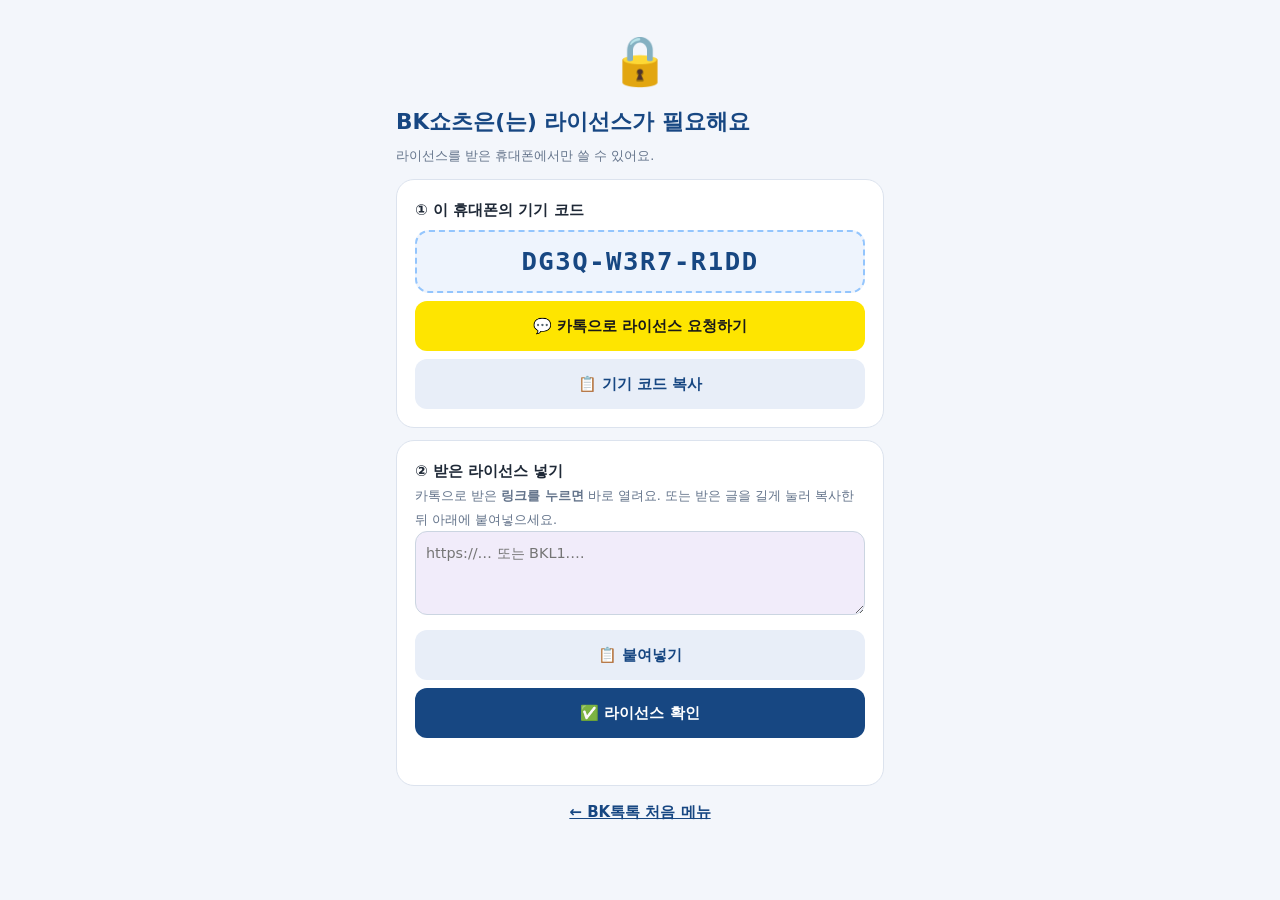
==== index.html @ 3f5d248c "Add files via upload" ====
<!doctype html>
<html lang="ko">
<head>
<meta charset="utf-8">
<meta name="viewport" content="width=device-width, initial-scale=1, viewport-fit=cover">
<title>BK쇼츠</title>
<meta name="description" content="사진·글귀·배경음악으로 틱톡·유튜브 쇼츠용 9:16 감성 영상을 휴대폰에서 바로 만드는 앱">
<meta name="theme-color" content="#8b5cf6">
<link rel="manifest" href="manifest.webmanifest">
<link rel="icon" href="icon-192.png" type="image/png">
<link rel="apple-touch-icon" href="apple-touch-icon.png">
<meta name="mobile-web-app-capable" content="yes">
<meta name="apple-mobile-web-app-capable" content="yes">
<meta name="apple-mobile-web-app-status-bar-style" content="default">
<meta name="apple-mobile-web-app-title" content="BK쇼츠">
<link rel="preconnect" href="https://fonts.googleapis.com">
<link rel="preconnect" href="https://fonts.gstatic.com" crossorigin>
<link rel="stylesheet" href="https://fonts.googleapis.com/css2?family=Gowun+Batang:wght@700&family=Noto+Sans+KR:wght@400;500;700&display=swap">
<link rel="stylesheet" href="style.css">
</head>
<body>
  <script>window.BK_PROG="shorts";</script><script src="license.js"></script>
<div class="app">

  <header class="top">
    <div class="brand">
      <svg class="brand-mark" viewBox="0 0 24 24" aria-hidden="true"><path d="M12 2l1.6 6.4L20 10l-6.4 1.6L12 18l-1.6-6.4L4 10l6.4-1.6z"/></svg>
      <h1>BK쇼츠</h1>
    </div>
    <div class="top-act"><a class="button ghost small bk-home" href="https://bangkeukryul.github.io/bk-card/">← BK톡톡</a><a class="button ghost small bk-home adminOnly" style="display:none" href="https://bangkeukryul.github.io/bk-prom/">BK프롬</a><a class="button ghost small bk-home adminOnly" style="display:none" href="edit.html">🎬 영상 편집 🛠</a>
    <button id="installBtn" class="ghost small" hidden>앱 설치</button></div>
  </header>

  <!-- ── 미리보기 화면 ── -->
  <section class="stage" aria-label="미리보기">
    <div class="screen">
      <canvas id="preview" width="540" height="960"></canvas>
      <div class="screen-empty" id="screenEmpty">
        <p>사진·동영상을 추가하면<br>여기서 바로 미리 볼 수 있어요</p>
        <button id="sampleBtn" class="primary small">샘플로 체험하기</button>
      </div>
      <div class="screen-busy" id="screenBusy" hidden><span class="spin"></span><span id="busyText">준비 중…</span></div>
    </div>
    <div class="transport">
      <button id="playBtn" class="round" aria-label="재생" disabled>
        <svg viewBox="0 0 24 24" class="i-play"><path d="M8 5v14l11-7z"/></svg>
        <svg viewBox="0 0 24 24" class="i-pause" hidden><path d="M7 5h4v14H7zM13 5h4v14h-4z"/></svg>
      </button>
      <input type="range" id="scrub" min="0" max="10" step="0.05" value="0" aria-label="재생 위치" disabled>
      <span id="timeLbl" class="tnum">0:00 / 0:00</span>
    </div>
  </section>

  <main class="panels">
    <!-- ① 사진 -->
    <section class="panel" id="p-photo" data-panel="photo">
      <div class="panel-head"><h2>사진 · 동영상</h2><p>순서대로 영상에 들어가요. 화살표로 순서를 바꿀 수 있어요.</p></div>
      <div class="resetrow"><button type="button" id="resetAll">🔄 전체 초기화 — 처음부터 새로</button></div>
      <div class="group adminOnly" style="display:none"><p class="hint" style="margin:0">🎬 <b>동영상 자르기 · 나누기 · 예능 자막 · 효과음 · AI 편집 · 가게 홍보 영상</b>은 → <a href="edit.html" style="font-weight:800;color:#7c3aed">영상 편집 열기 🛠</a></p></div>
      <div class="drop-row">
        <label class="drop">
          <input type="file" id="photoInput" accept="image/*" multiple>
          <svg viewBox="0 0 24 24" aria-hidden="true"><path d="M4 5h16v14H4zM6 17l4-5 3 3.5 2-2.5 3 4z"/></svg>
          <span>사진 추가<small>여러 장 가능</small></span>
        </label>
        <label class="drop" style="grid-column:1/-1;order:3;flex-direction:row;min-height:56px;gap:8px">
          <input type="file" id="photoFile" multiple>
          <svg viewBox="0 0 24 24" aria-hidden="true"><path d="M3 6h7l2 2h9v11H3z"/></svg>
          <span>📁 내 파일 · 다운로드에서 고르기<small>「파일」 → 첫 사진을 꾹(길게) 누르면 여러 장 선택</small></span>
        </label>
        <label class="drop">
          <input type="file" id="videoInput" accept="video/*" multiple>
          <svg viewBox="0 0 24 24" aria-hidden="true"><path d="M4 6h11v12H4zM16 10l5-3v10l-5-3z"/></svg>
          <span>동영상 추가<small>MP4 권장</small></span>
        </label>
      </div>
      <ol class="photo-grid" id="photoGrid"></ol>
      <div class="group" data-show="hasVid=true">
        <h3>🎬 동영상</h3>
        <div class="field"><span class="lbl">동영상 길이</span>
          <div class="seg" data-k="clipMax"><button type="button" data-v="5">5초</button><button type="button" data-v="10">10초</button><button type="button" data-v="15">15초</button><button type="button" data-v="0">전체</button></div>
        </div>
        <div class="field col"><span class="lbl">동영상 소리</span>
          <div class="seg wide" data-k="clipSound"><button type="button" data-v="clip">🔊 영상 속 소리</button><button type="button" data-v="bgm">🎵 배경음악만</button></div>
          <p class="hint" data-show="clipSound=clip">영상이 나올 땐 영상 속 소리가, 사진이 나올 땐 배경음악이 나와요.</p>
          <p class="hint" data-show="clipSound=bgm">영상 속 소리는 끄고 처음부터 끝까지 배경음악만 나와요.</p>
        </div>
      </div>
      <div class="group">
        <h3>사진 연출</h3>
        <div class="field"><label for="perDur">사진 1장당 시간</label><input type="range" id="perDur" data-k="perDur" min="2" max="10" step="0.5"><output data-o="perDur"></output></div>
        <div class="field"><label for="motion">사진 움직임</label><select id="motion" data-k="motion" data-opt="motions"></select></div>
        <div class="field"><label for="strength">움직임 강도</label><input type="range" id="strength" data-k="strength" min="0.04" max="0.3" step="0.01"><output data-o="strength"></output></div>
        <div class="field"><label for="transition">장면 전환</label><select id="transition" data-k="transition" data-opt="transitions"></select></div>
        <div class="field"><label for="transDur">전환 시간</label><input type="range" id="transDur" data-k="transDur" min="0" max="2" step="0.1"><output data-o="transDur"></output></div>
        <div class="adminOnly" style="display:none">
          <div class="btn-row"><button type="button" class="ghost small" id="transPrev">▶ 전환 미리보기 (사진 1→2) 🛠</button></div>
          <p class="hint">장면 전환을 바꾸면 위 화면에서 바로 한 번 보여 줘요. 🔷 마름모 · 📖 페이지 · ✈️ 종이비행기 · 🧱 블록 · ✨ 빛 대각선 · ⭕ 동그라미 · 🪟 블라인드는 완성 영상(MP4)에도 똑같이 들어가요.</p>
        </div>
        <div class="field"><label for="fit">사진 맞춤</label><select id="fit" data-k="fit" data-opt="fits"></select></div>
        <div class="field"><label for="filter">색감 필터</label><select id="filter" data-k="filter" data-opt="filters"></select></div>
      </div>
    </section>
    <section class="panel" id="p-edit" data-panel="edit" hidden>
      <div class="panel-head"><h2>영상 편집 🛠</h2><p>사진 · 동영상을 자르고 · 옮기고 · 노래에 맞춰 가사 자막까지 — 따로 열리는 편집 화면이에요. (관리자 미리보기)</p></div>
      <div id="edResume" class="edres" hidden></div>
      <div class="edgo">
        <a href="edit.html?m=vid" class="edbtn e1"><b>🎬 영상 편집</b><small>사진 · 동영상 넣기 · 자르기 · 순서 · ⬜ 빈칸 · 🔄 사진 바꾸기</small></a>
        <a href="edit.html?m=cap" class="edbtn e2"><b>💬 자막 편집</b><small>🎤 노래방 가사 자막 · 장면 위 글씨</small></a>
        <a href="edit.html?m=song" class="edbtn e3"><b>🎵 음악 편집</b><small>내 MP3 · 노래 끝까지 맞추기 · 🎵 톡톡 넘기기 · 박자</small></a>
      </div>
      <div class="group libbox" id="libBox"></div>
      <a href="edit.html?new=1" class="edbtn e0"><b>🆕 새 영상 편집 시작</b><small>목적을 고르고 사진 · 동영상을 새로 골라요</small></a>
      <p class="hint">💡 편집 화면 위의 <b>① 🎬 영상 · ② 💬 자막 · ③ 🎵 음악 · ④ 💾 저장</b> 버튼으로 언제든 옮겨 다닐 수 있어요. 다 만들면 ④ 💾 저장에서 MP4로 저장해요.</p>
    </section>

    <!-- ② 음악 -->
    <section class="panel" id="p-music" data-panel="music" hidden>
      <div class="panel-head"><h2>배경음악</h2><p>기본 음악을 고르거나, 내 음악 파일(MP3·M4A·WAV)을 넣으세요.</p></div>
      <div class="group adminOnly" style="display:none"><p class="hint" style="margin:0">🎵 <b>나만의 노래</b>로 쇼츠를 만들고 싶다면 → <a href="https://bangkeukryul.github.io/bk-card/music.html" target="_blank" rel="noopener" style="font-weight:800;color:#7c3aed">BK뮤직에서 수노(Suno) 노래 만들기 🛠</a><br>수노에서 내려받은 MP3를 아래 ‘내 음악 파일’로 넣으면 돼요.</p></div>
      <div class="music-card" id="musicCard" hidden>
        <div class="mc-row"><span class="now">지금 음악</span><strong id="musicName"></strong><button class="ghost small" id="musicRemove">빼기</button></div>
        <dl class="stats"><div><dt>길이</dt><dd id="musicDur" class="tnum"></dd></div><div><dt>템포</dt><dd id="musicBpm" class="tnum"></dd></div></dl>
      </div>
      <div class="group">
        <h3>🎵 기본 음악 <small>(앱이 직접 연주 · 저작권 걱정 없음)</small></h3>
        <div id="builtinList" class="builtin"></div>
        <p class="hint">실제 가수의 팝송은 저작권 때문에 넣을 수 없어서, 팝 느낌의 반주를 만들어 넣었어요.</p>
      </div>
      <label class="drop">
        <input type="file" id="musicInput" accept="audio/*,.mp3,.m4a,.wav,.aac,.ogg">
        <svg viewBox="0 0 24 24" aria-hidden="true"><path d="M12 3v10.55A4 4 0 1014 17V7h4V3z"/></svg>
        <span id="musicDropText">내 음악 파일 선택</span>
      </label>
      <div class="group">
        <h3>🔎 픽사베이에서 무료 음악 찾기</h3>
        <div class="pixa" id="pixaChips"></div>
        <div class="pixa-row"><input type="text" id="pixaQ" placeholder="찾을 말 (영어가 잘 찾아져요 · 예: happy)"><button type="button" class="ghost small" id="pixaGo">찾기</button></div>
        <ol class="howto">
          <li>버튼을 누르면 픽사베이 음악 페이지가 열려요.</li>
          <li>마음에 드는 곡의 <b>다운로드</b>를 눌러 휴대폰에 저장해요.</li>
          <li>이 화면으로 돌아와 위의 <b>내 음악 파일 선택</b>으로 넣어요.</li>
        </ol>
        <p class="hint">픽사베이 음악은 대부분 무료로 쓸 수 있지만, 곡마다 사용 안내를 꼭 확인하세요.</p>
      </div>
      <div class="group">
        <h3>길이와 박자</h3>
        <div class="field"><span class="lbl">영상 길이 기준</span>
          <div class="seg" data-k="lengthMode"><button type="button" data-v="photos">사진 수 × 시간</button><button type="button" data-v="music">음악 길이</button></div>
        </div>
        <div class="field toggle"><label for="beatSync">박자에 맞춰 사진 전환</label><input type="checkbox" id="beatSync" data-k="beatSync" role="switch"></div>
        <div class="field"><label for="bgmStart">음악 시작 위치</label><input type="range" id="bgmStart" data-k="bgmStart" min="0" max="60" step="0.5"><output data-o="bgmStart"></output></div>
        <div class="field"><label for="maxLen">최대 영상 길이</label><input type="range" id="maxLen" data-k="maxLen" min="0" max="180" step="5"><output data-o="maxLen"></output></div>
        <div class="field"><label for="volume">음악 볼륨</label><input type="range" id="volume" data-k="volume" min="0.1" max="1.5" step="0.05"><output data-o="volume"></output></div>
        <div class="field"><label for="fadeOut">끝부분 페이드아웃</label><input type="range" id="fadeOut" data-k="fadeOut" min="0" max="8" step="0.5"><output data-o="fadeOut"></output></div>
      </div>
    </section>

    <!-- ③ 글귀 -->
    <section class="panel" id="p-text" data-panel="text" hidden>
      <div class="panel-head"><h2>글귀 · 자막</h2></div>
      <div class="seg wide" data-k="textMode">
        <button type="button" data-v="bulk">한 번에 쓰기</button><button type="button" data-v="per">사진마다 쓰기</button><button type="button" data-v="file">파일 (TXT·SRT)</button>
      </div>
      <div data-show="textMode=bulk">
        <div class="group cap">
          <h3>✨ 글귀 자동으로 채우기</h3>
          <p class="hint">주제를 누르면 사진 수만큼 어울리는 글귀가 들어가요. 다시 누르면 다른 글귀로 바뀌어요.</p>
          <div class="chips" id="capThemes"></div>
          <div class="btn-row">
            <button type="button" class="ghost small" id="capFill">🔀 다른 글귀로</button>
          </div>
          <div class="gpt">
            <p class="hint"><b>🤖 ChatGPT가 사진을 보고 쓰게 하기</b><br>① 아래 버튼 → 공유 목록에서 ChatGPT 선택 (사진·질문이 같이 가요) ② ChatGPT 답을 길게 눌러 복사 ③ 이 화면에서 ‘붙여넣기’</p>
            <div class="btn-row">
              <button type="button" class="primary small" id="capGpt">🤖 ChatGPT로 사진 보내기</button>
              <button type="button" class="ghost small" id="capPaste">📋 ChatGPT 답 붙여넣기</button>
            </div>
          </div>
        </div>
        <p class="hint">빈 줄(엔터 두 번)로 나눈 글이 1장, 2장, 3장… 순서대로 들어가요. 글이 사진보다 많으면 사진이 반복돼요.</p>
        <textarea id="bulkText" data-k="bulkText" rows="12" spellcheck="false"></textarea>
        <p class="hint tnum" id="blockCount"></p>
      </div>
      <div data-show="textMode=per">
        <ol class="per-list" id="perList"></ol>
      </div>
      <div data-show="textMode=file">
        <label class="drop slim"><input type="file" id="textFile" accept=".txt,.srt,text/plain"><span id="textFileName">TXT 또는 SRT 파일 선택</span></label>
        <p class="hint">TXT: 빈 줄로 장면 구분 · SRT: 00:00:01,000 --&gt; 00:00:04,000 형식의 시간 지정 자막</p>
      </div>
      <div class="group adminOnly" style="display:none">
        <h3>🎨 자막 스타일 한 번에 🛠</h3>
        <p class="hint">누르면 글꼴 · 색 · 검은 테두리 · 위치가 한 번에 바뀌어요. 바꾼 뒤 ‘꾸미기’ 탭에서 더 고칠 수 있어요.</p>
        <div class="tpl-grid" id="styleTpls"></div>
        <div class="field"><span class="lbl">자막 위치</span><div class="seg posQuick"><button type="button" data-y="22">⬆ 위</button><button type="button" data-y="50">가운데</button><button type="button" data-y="78">⬇ 아래</button></div></div>
      </div>
      <div class="group">
        <h3>고정 문구</h3>
        <div class="field col"><label for="topText">위쪽에 계속 보이는 문구</label><input type="text" id="topText" data-k="topText" placeholder="예: good time"></div>
        <div class="fx-row">
          <select data-k="topFont" data-opt="fontsSame" aria-label="위쪽 문구 글꼴"></select>
          <input type="color" data-k="topColor" aria-label="위쪽 문구 색">
        </div>
        <div class="field"><label>글자 크기</label><input type="range" data-k="topSize" min="24" max="110" step="2"><output data-o="topSize"></output></div>
        <div class="field"><label>높이</label><input type="range" data-k="topY" min="3" max="50" step="1"><output data-o="topY"></output></div>
        <div class="field col"><label for="bottomText">아래쪽에 계속 보이는 문구</label><input type="text" id="bottomText" data-k="bottomText" placeholder="예: 오늘 하루도 행복하세요 ~"></div>
        <div class="fx-row">
          <select data-k="botFont" data-opt="fontsSame" aria-label="아래쪽 문구 글꼴"></select>
          <input type="color" data-k="botColor" aria-label="아래쪽 문구 색">
        </div>
        <div class="field"><label>글자 크기</label><input type="range" data-k="botSize" min="24" max="110" step="2"><output data-o="botSize"></output></div>
        <div class="field"><label>높이</label><input type="range" data-k="botY" min="50" max="97" step="1"><output data-o="botY"></output></div>
      </div>
      <div class="group">
        <h3>🎬 글귀 등장 효과</h3>
        <div class="field"><label>기본 효과</label><select data-k="anim" data-opt="anims" aria-label="기본 글귀 효과"></select></div>
        <p class="hint">‘✨ 자동’을 고르면 사진마다 타자기 · 위에서 · 아래에서 · 톡톡 … 여러 효과가 돌아가며 나와요.</p>
        <details class="anim-per">
          <summary>사진마다 효과 다르게 하기</summary>
          <ol class="anim-list" id="animPerList"></ol>
        </details>
      </div>
    </section>

    <!-- ④ 꾸미기 -->
    <section class="panel" id="p-style" data-panel="style" hidden>
      <div class="panel-head"><h2>꾸미기</h2></div>
      <div class="group">
        <h3>🪪 내 명함 (원형 얼굴 + 명함)</h3>
        <div class="field col"><span class="lbl">명함 나오는 때</span>
          <div class="seg wide" data-k="cardMode"><button type="button" data-v="always">계속</button><button type="button" data-v="ends">처음과 끝</button><button type="button" data-v="end">끝에만</button><button type="button" data-v="none">안 나옴</button></div>
          <p class="hint" data-show="cardMode=always">영상 처음부터 끝까지 명함이 계속 나와요.</p>
          <p class="hint" data-show="cardMode=ends">영상 <b>처음 4초</b>와 <b>마지막 4초</b>에만 나와요. (중간에는 안 보여요)</p>
          <p class="hint" data-show="cardMode=end">영상 <b>마지막 4초</b>에만 나와요.</p>
        </div>
        <div class="field"><label>명함 높이</label><input type="range" data-k="cardY" min="50" max="95" step="1" aria-label="명함 세로 위치"><output data-o="cardY"></output></div>
        <p class="hint">막대를 오른쪽으로 밀면 명함이 <b>아래로</b>, 왼쪽으로 밀면 <b>위로</b> 가요. 위 미리보기 화면에서 바로 보여요.</p>
        <div class="field col"><span class="lbl">명함 색</span><div class="seg wide" data-k="cardTheme"><button type="button" data-v="blue">🔵 파랑+크림</button><button type="button" data-v="white">⚪ 파랑+흰색</button><button type="button" data-v="ivory">🤍 아이보리</button></div></div>
        <div data-show="cardMode=none" class="hint">명함을 넣지 않아요.</div>
        <div class="cardbox" id="cardBox">
          <div class="face-row">
            <img id="faceThumb" alt="얼굴 사진" hidden>
            <label class="drop slim"><input type="file" id="faceFile" accept="image/*"><span id="faceText">얼굴 사진 선택 (선택)</span></label>
            <button type="button" class="ghost small" id="faceRemove" data-show="hasFace=true">빼기</button>
          </div>
          <div class="face-prom adminOnly" style="display:none"><button type="button" class="ghost small" id="facePromBtn">📥 BK프롬 보관함에서 얼굴 사진 고르기 🛠</button>
          </div>
          <div class="two">
            <div class="lbl-col">회사명
              <div id="compList"></div>
              <button type="button" class="compAdd" id="compAdd">＋ 회사 추가</button>
            </div>
            <label>지점명<input type="text" id="card_branch" placeholder="예: ○○지점"><span class="compNote" id="compNote" hidden>회사가 여러 개라서 지점명은 명함에 넣지 않아요.</span></label>
            <label>직함<input type="text" id="card_role" placeholder="예: FC, 팀장"></label>
            <label>이름<input type="text" id="card_name" placeholder="예: 홍길동"></label>
            <label class="full">📞 전화번호 (선택)<input type="text" id="card_phone" inputmode="tel" placeholder="010-1234-5678"></label>
            <label class="full">💬 명함 문구 (선택)<input type="text" id="card_msg" placeholder="예: 언제든 편하게 연락 주세요"></label>
          </div>
          <div class="chips small-chips" id="cardMsgChips"><button type="button">언제든 편하게 연락 주세요</button><button type="button">보장분석 무료 상담</button><button type="button">고객님의 든든한 평생 파트너</button></div>
          <p class="hint">비워 둔 칸은 명함에 넣지 않아요. 한 번 쓰면 이 휴대폰에 기억돼요. 글자는 그대로 정확하게 들어가요.</p>
          <div class="card-prev"><p class="lbl">👀 영상에 들어갈 명함</p><img id="cardPrev" alt="명함 미리보기" hidden><p class="hint" id="cardPrevEmpty">회사명·이름·전화번호 중 하나 이상 쓰면 여기에 보여요.</p></div>
        </div>
      </div>
      <div class="group">
        <h3>글자</h3>
        <div class="field"><label for="font">글꼴</label><select id="font" data-k="font" data-opt="fonts"></select></div>
        <div data-show="font=custom"><label class="drop slim"><input type="file" id="fontFile" accept=".ttf,.otf,.woff,.woff2"><span id="fontFileName">글꼴 파일 선택 (.ttf / .otf)</span></label></div>
        <div class="field"><label for="size">글자 크기</label><input type="range" id="size" data-k="size" min="36" max="130" step="2"><output data-o="size"></output></div>
        <div class="field"><label for="color">글자색</label><input type="color" id="color" data-k="color"></div>
        <div class="field"><label for="stroke">테두리색</label><input type="color" id="stroke" data-k="stroke"></div>
        <div class="field"><label for="strokeW">테두리 두께</label><input type="range" id="strokeW" data-k="strokeW" min="0" max="16" step="1"><output data-o="strokeW"></output></div>
        <div class="field toggle"><label for="shadow">그림자</label><input type="checkbox" id="shadow" data-k="shadow" role="switch"></div>
        <div class="field toggle"><label for="box">반투명 배경 박스</label><input type="checkbox" id="box" data-k="box" role="switch"></div>
        <div data-show="box=true">
          <div class="field"><label for="boxColor">박스색</label><input type="color" id="boxColor" data-k="boxColor"></div>
          <div class="field"><label for="boxOp">박스 진하기</label><input type="range" id="boxOp" data-k="boxOp" min="0.1" max="1" step="0.05"><output data-o="boxOp"></output></div>
        </div>
        <div class="field"><span class="lbl">정렬</span><div class="seg" data-k="align"><button type="button" data-v="center">가운데</button><button type="button" data-v="left">왼쪽</button></div></div>
        <div class="field adminOnly" style="display:none"><span class="lbl">자막 위치 🛠</span><div class="seg posQuick"><button type="button" data-y="22">⬆ 위</button><button type="button" data-y="50">가운데</button><button type="button" data-y="78">⬇ 아래</button></div></div>
        <div class="field"><label for="yPos">세로 위치</label><input type="range" id="yPos" data-k="yPos" min="10" max="90" step="1"><output data-o="yPos"></output></div>
        <div class="field"><label for="anim">등장 효과</label><select id="anim" data-k="anim" data-opt="anims"></select></div>
        <div class="field"><label for="lineSp">줄 간격</label><input type="range" id="lineSp" data-k="lineSp" min="1" max="2.2" step="0.05"><output data-o="lineSp"></output></div>
      </div>
      <div class="group">
        <h3>효과</h3>
        <div class="field col"><span class="lbl">파티클 (여러 개 선택)</span><div class="chips" id="chips" data-k="particles"></div></div>
        <div data-show="particles~custom">
          <label class="drop slim"><input type="file" id="stickerFile" accept="image/png,image/webp,image/*" multiple><span>스티커 이미지 추가 (투명 PNG)</span></label>
          <div class="sticker-row" id="stickerRow"></div>
        </div>
        <div class="field"><label for="density">파티클 양</label><input type="range" id="density" data-k="density" min="0.2" max="3" step="0.1"><output data-o="density"></output></div>
        <div class="field"><label for="frame">테두리 프레임</label><select id="frame" data-k="frame" data-opt="frames"></select></div>
        <div data-show="frame=custom"><label class="drop slim"><input type="file" id="frameFile" accept="image/png"><span id="frameFileName">프레임 PNG 선택 (가운데가 투명한 9:16 이미지)</span></label></div>
        <div class="field"><label for="vignette">가장자리 어둡게</label><input type="range" id="vignette" data-k="vignette" min="0" max="0.8" step="0.05"><output data-o="vignette"></output></div>
        <div class="field col"><span class="lbl">오버레이 효과 영상 <small>(검은 배경 반짝이·눈 영상 → 검은색은 투명하게)</small></span>
          <label class="drop slim"><input type="file" id="ovFile" accept="video/*"><span id="ovFileName">효과 영상 선택 (선택 사항)</span></label>
        </div>
        <div data-show="hasOv=true">
          <div class="field"><label for="ovOp">효과 영상 강도</label><input type="range" id="ovOp" data-k="ovOp" min="0.1" max="1" step="0.05"><output data-o="ovOp"></output></div>
          <button class="ghost small" id="ovRemove" type="button">효과 영상 빼기</button>
        </div>
        <div class="field toggle"><label for="fadeEdges">시작·끝 페이드</label><input type="checkbox" id="fadeEdges" data-k="fadeEdges" role="switch"></div>
      </div>
    </section>

    <!-- ⑤ 만들기 -->
    <section class="panel" id="p-export" data-panel="export" hidden>
      <div class="panel-head"><h2>영상 만들기</h2></div>
      <div class="warn" id="supportWarn" hidden></div>
      <dl class="stats big">
        <div><dt>영상 길이</dt><dd id="sumLen" class="tnum">–</dd></div>
        <div><dt>장면</dt><dd id="sumScenes" class="tnum">–</dd></div>
        <div><dt>자막</dt><dd id="sumSubs" class="tnum">–</dd></div>
      </dl>
      <div class="group">
        <div class="field"><span class="lbl">해상도</span><div class="seg" data-k="res"><button type="button" data-v="1080">1080p</button><button type="button" data-v="720">720p (빠름)</button></div></div>
        <div class="field"><span class="lbl">프레임</span><div class="seg" data-k="fps"><button type="button" data-v="30">30fps</button><button type="button" data-v="24">24fps</button></div></div>
        <div class="field toggle"><label for="hq">고화질 (파일이 커져요)</label><input type="checkbox" id="hq" data-k="hq" role="switch"></div>
      </div>
      <button class="primary block" id="exportBtn" type="button">영상 만들기</button>
      <div class="progress" id="progress" hidden>
        <div class="bar"><i id="progBar"></i></div>
        <div class="prog-row"><span id="progText" class="tnum">준비 중…</span><button class="ghost small" id="cancelBtn" type="button">취소</button></div>
        <p class="hint">만드는 동안 화면을 켜 두고, 다른 앱으로 넘어가지 마세요.</p>
      </div>
      <div class="result" id="result" hidden>
        <video id="resultVideo" controls playsinline></video>
        <div class="result-actions">
          <a class="button primary" id="downloadLink" download>⬇ 영상(MP4) 다운로드</a>
          <button class="kakao" id="kakaoBtn" type="button">💬 카카오톡으로 보내기</button>
        </div>
        <div class="kakao-guide" id="kakaoGuide" hidden>
          <b>💬 카카오톡으로 보내는 방법</b>
          <ol>
            <li>영상이 휴대폰 <b>내 파일 → 다운로드</b> 폴더(갤러리의 ‘Download’ 앨범)에 저장됐어요.</li>
            <li>카카오톡에서 보낼 <b>대화방</b>을 열어요.</li>
            <li>입력칸 왼쪽 <b>＋</b> → <b>앨범</b>(또는 <b>파일</b>) → 방금 저장된 <b>BK쇼츠_날짜.mp4</b>를 골라 보내요.</li>
          </ol>
          <p class="hint">영상이 너무 크면 카톡이 화질을 줄여 보내요. ‘해상도 720p’로 만들면 더 가볍고 빨라요.</p>
        </div>
        <p class="hint tnum" id="resultInfo"></p>
      </div>
      <p class="foot">모든 작업은 이 기기 안에서만 처리돼요. 사진과 음악은 어디에도 업로드되지 않아요.</p>
    </section>

    <!-- 🔗 주소 · QR코드 보내기 -->
    <details class="share" id="shareBox">
      <summary>🔗 BK쇼츠 주소 · QR코드 보내기</summary>
      <p class="hint">카톡에 주소만 보내거나, QR코드 이미지를 보내 주세요.</p>
      <input id="appUrl" type="text" readonly value="https://bangkeukryul.github.io/bk-shorts/">
      <div class="admin-2">
        <button type="button" class="primary small" id="copyUrlBtn">📋 주소 복사</button>
        <button type="button" class="ghost small" id="copyMsgBtn">📋 안내 문구 복사</button>
      </div>
      <img id="qrImg" alt="BK쇼츠 QR코드">
      <div class="admin-2">
        <button type="button" class="ghost small" id="qrSave">⬇ QR코드 크게 저장</button>
        <button type="button" class="kakao small" id="qrShareBtn">💬 QR 카톡 보내기</button>
      </div>
      <p class="hint" id="qrMsg"></p>
    </details>

    <!-- 🛠 관리자 메뉴 (만든 사람용) -->
    <details class="admin" id="adminBox" hidden>
      <summary>🛠 관리자 메뉴 (만든 사람용 · 백업)</summary>
      <p class="hint">지금 버전: <b id="adminVer" class="tnum">…</b></p>
      <p class="hint">지금 사이트에 올라가 있는 <b>파일 전체</b>를 날짜가 붙은 압축파일 하나로 휴대폰에 저장해요. <b>새 파일을 올리기 전에 꼭 한 번</b> 눌러 두세요.</p>
      <div class="admin-urls">
        <b>🔗 관리용 주소</b>
        <p>① 파일 올리기: <b>github.com/bangkeukryul/bk-shorts/upload/main</b><br>
        ② 저장소(파일 목록·변경 기록): <b>github.com/bangkeukryul/bk-shorts</b><br>
        ③ 관리자 메뉴 켜기: <b>bangkeukryul.github.io/bk-shorts/?bkadmin</b><br>
        ④ 앱 주소(공유용): <b>bangkeukryul.github.io/bk-shorts</b></p>
        <button type="button" class="ghost block-s" id="copyAdminAll">📋 관리용 주소 전체 복사 (카톡 ‘나와의 채팅’에 저장)</button>
        <div class="admin-2">
          <button type="button" class="ghost small" id="copyUpload">📋 ① 올리기 주소만 복사</button>
          <a class="button ghost small" href="https://github.com/bangkeukryul/bk-shorts/upload/main" target="_blank" rel="noopener">↗ 올리기 화면 열기</a>
        </div>
        <p class="hint" id="adminCopyMsg"></p>
      </div>
      <button type="button" class="primary block-s" id="backupBtn">💾 지금 버전 백업하기</button>
      <p class="hint" id="backupMsg"></p>
      <button type="button" class="ghost block-s" id="adminOff">🙈 이 휴대폰에서 관리자 메뉴 숨기기</button>
      <div class="admin-tip">
        <b>📁 어디에 저장되나요?</b><br>휴대폰 <b>내 파일 → 다운로드</b> 폴더에 <b>BK쇼츠_백업_날짜_시간.zip</b> 이름으로 저장돼요.<br>
        가끔 <b>카톡 ‘나와의 채팅’</b>이나 <b>구글 드라이브</b>에도 올려 두면 더 안전해요.<br><br>
        <b>🚑 업데이트 후 문제가 생기면 (되돌리기)</b>
        <ol>
          <li><b>내 파일 → 다운로드</b>에서 문제가 생기기 전 날짜의 백업 zip을 <b>길게 누르기</b> → <b>압축 풀기</b> → <b>추출</b>.</li>
          <li>같은 이름의 폴더 안에 파일들이 들어 있어요.</li>
          <li><b>github.com/bangkeukryul/bk-shorts/upload/main</b> 접속 → <b>choose your files</b> → 그 폴더의 <b>파일을 모두 선택</b> (백업안내.txt 는 빼도 돼요) → <b>Commit changes</b>.</li>
          <li>1~2분 뒤 앱을 닫았다가 <b>두 번</b> 열면 예전 버전으로 돌아와 있어요.</li>
        </ol>
      </div>
    </details>
    <footer class="foot-brand"><button type="button" id="bkFoot" aria-label="BK Agent">BK Agent · 비케이</button></footer>
<!--BKVER--><style>.bkv{text-align:center;margin:0 0 18px;font-size:.82rem;color:#64748b;line-height:1.6}.bkv>.bkv-n{display:inline-block;padding:3px 12px;border-radius:999px;background:#fff;border:1.5px solid #8b5cf633;color:#8b5cf6;font-weight:800}.bkv-ok{color:#15803d;font-weight:800;margin-left:6px}.bkv-warn{display:block;color:#b45309;font-weight:800;margin-top:4px}#bkVerUp{display:block;width:auto!important;margin:8px auto 0!important;padding:10px 16px!important;border-radius:12px!important;border:0!important;background:#8b5cf6!important;color:#fff!important;font-weight:800!important;font-size:.92rem!important}#bkVerLog{text-align:left;margin:12px auto 0;max-width:640px;background:#fff;border:2px dashed #f59e0b;border-radius:14px;padding:10px 14px;color:#334155}#bkVerLog summary{cursor:pointer;font-weight:800;color:#92400e}.bkv-e{border-top:1px solid #f1f5f9;padding:8px 0 2px;margin-top:8px}.bkv-e b{color:#8b5cf6}.bkv-e span{color:#94a3b8;font-size:.78rem}.bkv-e ul{margin:4px 0 0;padding-left:18px}.bkv-e li{margin:2px 0}.bkv-new b{background:#fef3c7;padding:0 6px;border-radius:6px}</style><div class="bkv" id="bkVer"><span class="bkv-n">BK쇼츠 v38 · 2026.11.02</span><span id="bkVerSt"></span><details id="bkVerLog" hidden></details></div><script>(function(){var V={"v": "38", "prefix": "bk-shorts-", "always": false, "log": [["38", "2026.11.02", ["사진 탭 맨 위에 🔄 전체 초기화 — 사진 · 동영상 · 글귀 · 음악 · 꾸미기 설정 · 명함 정보를 모두 지우고 처음부터 새로 (라이선스는 그대로)", "🛠 📥 내 사진 보관함 — 사진 탭에서 고른 사진 · 동영상을 휴대폰 안에 자동으로 담아 둠", "🛠 ✂️ 편집 탭: 📷 사진 · 🎞 동영상 고르기 · 📁 내 파일에서 → 보관함에 담기 · 보관함 그림 목록 · 빼기 · 비우기", "🛠 영상 편집: 첫 화면 「📥 내 사진 보관함에서 고르기」 · 🗂 서랍 「📥 보관함에서 가져오기」 · 편집에서 고른 사진도 보관함에 담김"]], ["37", "2026.11.02", ["🛠 첫 화면 아래 탭에 ✂️ 편집 (관리자 미리보기) — 하던 편집이 있으면 「📂 이어서 편집하기」 · 🎬 영상 편집 · 💬 자막 편집 · 🎵 음악 편집 · 🆕 새로 시작", "🛠 영상 편집 화면 위 큰 버튼을 ① 🎬 영상 · ② 💬 자막 · ③ 🎵 음악 · ④ 💾 저장으로 — 첫 화면 ✂️ 편집 탭 이름과 같게", "🎬 영상: ✂️ 장면 · 🧩 순서 · ⬜ 빈칸(따로 꺼냄) · ✨ 꾸미기(효과 + 스티커) / 💬 자막: 🎤 노래 가사 · 💬 장면 글씨 / 🎵 음악: 음악 · ⏱ 장면 맞추기 · 🎙 내 목소리", "사진 줄 꾹 메뉴에 「⬜ 이 장면 앞에 빈칸 넣기」"]], ["36", "2026.11.02", ["🛠 영상 편집 화면 정리: 위에 큰 단계 3개 — ① 🎬 영상 만들기(장면 · 순서 · 글씨·스티커 · 효과) · ② 🎤 노래 맞추기(음악 · 가사 · 장면 맞추기 · 내 목소리) · ③ 💾 마무리(카드·정보 · AI · 저장)", "장면 위 글씨(자막)와 스티커를 「😀 글씨·스티커」 한곳에 · 노래방 가사 자막은 「🎤 가사」 탭에", "「✂️ 여기서 끝 · 🎵 톡톡 넘기기」 줄은 ② 노래 맞추기에서만 보여요 (① 영상 만들기 화면이 넓어짐)", "🔄 다른 사진으로 바꾸기 — 사진 줄 꾹 메뉴 · ✂️ 장면 탭 (시간 · 글씨 · 효과는 그대로, 서랍 · 갤러리 · 폴더에서)", "🗂 사진 줄 꾹 → 서랍에 넣기 (이미 있으면 알려 줌) · 서랍 사진 꾹 → 🙈 서랍에서 빼기 · 다시 꺼내기", "🎤 붙여넣은 가사 자동 저장 · 「✅ 가사 넣기 (저장)」을 안 누르면 알려 줌 · 내 음악이 없으면 🎤 가사 탭에서 바로 MP3 고르기"]], ["35", "2026.11.02", ["🛠 영상 편집: 아래 사진 줄에서 사진을 꾹 눌렀다 떼면 메뉴 — 📄 복사하기 · 📍 몇 번과 몇 번 사이에 한 번 더 넣기 · ↔ 옮기기 · 🗑 지우기 (꾹 누른 채 끌면 지금처럼 옮기기)", "📄 복사하면 미리보기 아래에 「📋 붙여넣기」 — 빨간 커서에서 가까운 장면 사이에 들어가요 (여러 번 가능)", "✂️ 편집 탭 맨 위에 🗂 사진 서랍 — 이 영상에 불러온 사진이 쭉 · 톡 = 커서 자리에 넣기 · 꾹 = 몇 번 사이에 · 📷 갤러리 / 📁 폴더에서 서랍에 담기 (몇 번 썼는지 표시)", "🧩 순서 탭 「순서대로 톡톡」 사진을 꾹 누르면 「몇 번과 몇 번 사이」에 한 번 더 넣기", "미리보기를 작게 해서 아래 편집칸을 넓게 · 🔍 크게 / 작게 버튼", "빨간 커서 손잡이가 화면 왼쪽 끝(휴대폰 뒤로 가기 제스처)에 붙지 않게 사진 줄 양쪽에 여백"]], ["34", "2026.11.02", ["🛠 영상 편집: 미리보기 아래 「⏱ 장면 끝 맞추기」 — ✂️ 여기서 끝(빨간 커서 자리에서 장면 끝내기) · ➡️ 앞 장면을 여기까지(늘리기) · 🎵 들으면서 톡톡 넘기기(노래 들으며 「다음 장면!」 순간마다 톡)", "뒤 장면은 A 그대로(옆 장면만 늘고 줄기) / B 같이 당기기 · 밀기 중에서 골라요 · 0.1초 단위로 맞춤", "장면 길이 −1초 · −0.1 · +0.1 · +1초 버튼 (사진 · 동영상 · 카드 · 빈칸)", "⬜ 빈칸: 🔗 붙어 있는 빈칸 합치기(예: 4+5+1초 → 10초 한 장면) · 전부 합치기 · ◀ 앞 / 뒤 ▶ 장면에 붙이기"]], ["33", "2026.11.02", ["🛠 영상 편집: 보라 재생 동그라미를 크게 (손가락으로 잡기 쉽게) + ◀◀1초 · ◀0.1초 · 0.1초▶ · 1초▶▶ 미세 이동 버튼", "🧩 순서 탭에 ⬜ 빈 장면 — 지금 위치에 빈칸을 끼워 뒤 사진을 밀어 가사에 맞추고, 나중에 빈칸을 사진으로 채우기 (넣어 둔 사진 · 갤러리 · 폴더, 여러 장이면 다음 빈칸들에 차례로)", "➡ 다음 빈칸으로 · 🗑 빈칸 전부 지우기 · 빈칸이 남은 채 저장하면 알려 줌"]], ["32", "2026.11.02", ["🛠 영상 편집: 장면 옮기기 ⏮ 맨 앞 · 맨 뒤 ⏭ · 🔢 몇 번째로 · ✋ 아래 사진 줄에서 사진을 꾹 눌러 끌어서 옮기기", "📌 첫 화면 · 🏁 엔딩 화면 고정 — 자리 고정 · 「섞어서 한 번 더」에 다시 안 나옴 · 오프닝/엔딩 카드 배경으로", "＋ 사진 넣기: 빨간 커서 앞(지금 장면 앞)에 들어가요 (넣는 곳: 커서 앞 / 맨 뒤)", "🔴 빨간 커서 아래 동그라미 손잡이를 잡고 끌기 (끝에 닿으면 저절로 넘어감)", "🔀 장면 전환: 🎲 골고루 섞기 · 속도 · 🥁 박자에 맞춰 넘기기 · 새 전환 6가지(동그랗게 · 하트 · 흐릿하게 · 빙글 · 줌 축소 · 지지직) · 🤖 AI가 장면마다 전환도 골라 줌", "🧩 순서 탭: 🎤 가사 보며 사진 고르기 → 🎬 가사 순서로 영상 만들기 · 🤖 AI가 가사 ↔ 사진 짝짓기 · 🔢 순서대로 톡톡"]], ["31", "2026.11.01", ["🛠 영상 편집: 🎤 가사 글씨 크기 조절 추가 (기본도 더 크게)", "🛠 📋 한 번에 쓰기: 글을 지우고 ✅를 눌러도 자막이 남던 문제 고침 · 🗑 장면 자막 전부 지우기 버튼"]], ["30", "2026.11.01", ["글 쓰는 칸을 누르면 오른쪽 위에 「✕ 지우기」 — 한 번에 싹 지우기, 실수하면 4초 안에 「↩ 되살리기」 (BK톡톡 · BK영상 · BK라이선스도 함께)", "🛠 가사 자막: Gemini 쓰는 순서 안내 고침 (① ＋로 MP3 먼저 올리기 ② 붙여넣기 ③ 보내기)"]], ["29", "2026.11.01", ["🛠 영상 편집: 🎤 노래 가사 자막 — 가사를 붙여넣으면 노래에 맞춰 한 줄씩 (노래방처럼 노랗게 채워짐 · 흰 글씨 · 검은 띠 / 아래 · 가운데 · 위)", "가사 시간 맞추기 3가지: 🤖 Gemini에 MP3를 올려 가사 + 시간 받기 · 👆 노래 들으며 줄마다 톡톡 · ↔ 고르게 나누기 (+ 전체 0.5초씩 당기기 · 늦추기)", "[00:15] 같은 시간이 붙은 가사 · .lrc · .srt 그대로 읽기, [Verse] · [후렴] 표시는 자동으로 빼기", "📁 내 파일에서 여러 장 고르는 방법 안내 (첫 사진을 꾹 누르기)"]], ["28", "2026.11.01", ["🛠 영상 편집: 🎵 소리 탭에 「노래 끝까지 — 사진 시간 자동 맞추기」 — 내 음악(MP3)을 넣으면 노래 길이 · 추천 사진 수(노래 1분에 12~17장)를 보여 줌", "⏱ 지금 사진으로 맞추기: 사진 시간을 노래 길이에 맞게 자동으로 나눔 (최대 12초) · 🔁 사진 한 번 더 섞어서: 한 장 4.5초쯤 되게 사진을 섞어 뒤쪽에 한 번 더 (같은 사진은 붙지 않게 · 최대 2번 더) · ↩ 빼기", "맞추면 끝날 때 음악 5초 동안 부드럽게 줄이기"]], ["27", "2026.11.01", ["사진 고르기에 「📁 내 파일에서」 추가 — 다운받은 사진(다운로드 폴더)이 사진 고르기 화면에 안 보일 때 여기서 골라요 (첫 화면 · 영상 편집 둘 다)", "🛠 영상 편집: 「① 무슨 영상을 만들까요?」에 💪 팀 · 지점 화이팅 추가 — 힘찬 음악 · 예능 자막 · 단체 사진 → 함께한 순간 → 성과 축하 → 다짐 → 「○○지점 화이팅!」 순서와 AI 말투"]], ["26", "2026.11.01", ["휴대폰 ◁(뒤로 가기)를 누르면 「저장하고 나가기 / 그냥 나가기 / 계속 만들기」를 물어봐요 (편집기는 만들던 영상을 저장)", "쓰던 글(글귀 · 자막)은 자동 저장 → 다시 열면 「이어서 하기」"]], ["25", "2026.11.01", ["🛠 🎬 영상 편집(edit.html) 추가 — 관리자 미리보기", "사진 · 동영상 자르기 · 나누기 · 순서 · 속도 · 멈춤 · 원래 소리 · 화면 맞춤 · 중심 맞추기 · 넘어가는 효과 9가지 · 되돌리기", "자막 13가지(예능 · 말풍선 · 뉴스 띠 · 추억 명조 · 손글씨 · 타자기 …) · 이모지 · 가격표 · 할인 배지 · QR · 모자이크(얼굴 가리기) — 화면에서 끌어 옮기기", "효과(줌인 · 흔들림 · 번쩍 · 옛날 필름 · 하트 · 꽃가루 · 눈 · 꽃잎) · 효과음 12가지 · 배경 음악 · 🎤 내 목소리 녹음", "목적 14가지(모임 · 추억 · 가족 행사 · 아이 성장 · 여행 · 가게 홍보 · 메뉴 · 제품 · 회사 · 부동산 · 행사 · 교회 · 블로그 · 내 소개) · 오프닝 · 엔딩 카드(이름 올라가기 · 추모 문구 · 가게 정보 + QR)", "🤖 AI 편집: 모아보기 그림 → ChatGPT · Gemini가 장면 · 자막 · 효과를 정해 줌 → 붙여넣으면 자동으로 · Gemini에 동영상 그대로 보내기", "🏪 가게 정보(브랜드 키트) · 세로 · 가로 · 정사각 MP4 한 번에 · 블로그 대표 이미지 · 자막 파일(SRT) · 블로그 글 요청서 · 이어서 하기"]], ["24", "2026.10.30", ["라이선스 목록에 BK가계부 추가 (기본 잠금 · 이미 받은 라이선스는 그대로)"]], ["23", "2026.10.29", ["카톡 안에서 라이선스 링크를 열면 자동으로 크롬으로 넘겨 거기서 등록 (기기 코드가 둘로 나뉘던 문제)", "카톡 안 브라우저의 잠금 화면은 기기 코드 대신 ‘크롬으로 열기’ 안내"]], ["22", "2026.10.29", ["맨 위 버튼이 많으면 📱 QR을 아래 줄로 옮겨 '앱 설치' 버튼이 잘리지 않게 함"]], ["21", "2026.10.29", ["위쪽에 📱 QR 보여주기 버튼 — 찍으면 BK쇼츠가 바로 열림 · QR 사진 보내기", "라이선스 목록의 BK스튜디오를 BK영상으로"]], ["20", "2026.10.29", ["🎙 말하기 기능을 새 앱 BK스튜디오로 옮기고, BK쇼츠는 사진 영상 만들기(v17)로 되돌림", "예전 설명서 주소(voice-guide.html)는 BK스튜디오 설명서로 자동 이동"]], ["19", "2026.10.29", ["🛠 ⑤ AI 영상 장면 — Flow · Grok · Kling용 장면별 영상 프롬프트 요청서 · 장면 카드 · 장면마다 만든 영상 넣기", "🗣 립싱크 아바타 영상 넣기(내 목소리 파일 저장 → 아바타 MP4) · 같은 영상이 이어지면 한 장면으로 이어 재생", "설명서에 ‘유료 영상 AI와 함께 쓰기’ 추가"]], ["18", "2026.10.29", ["🛠 🎙 말하는 쇼츠(말하기 탭) — 소재 7가지 · 분량 15~60초 · AI 요청서 · 답 정리 · 대본 자동 검사", "목소리: 💻 내 PC 목소리(BK보이스) · 🎧 음성 파일(쉬는 곳 자동 나눔) · 🎤 문장별 직접 녹음 → 자막 · 장면이 목소리에 맞춰 넘어감", "🧬 내 목소리 등록(기준 음성 · 학습용 녹음) · 뉴스 자막 스타일 · 주제 배경 자동 만들기", "📖 설명서(voice-guide.html) · BK보이스 PC 프로그램(bkvoice_pc.zip) 추가"]], ["17", "2026.10.28", ["맨 아래에 버전 표시 + 최신 버전 확인", "관리자용 업데이트 기록 추가"]], ["16", "2026.10.28", ["라이선스 잠금 적용 — 라이선스가 있는 휴대폰에서만 열림"]], ["15 이전", "2026.10.25~27", ["처음 공개(관리자 미리보기) · 사진 + 글귀 + 음악 → 9:16 쇼츠 영상", "전환 효과 · 자막 템플릿 추가"]]]};
function $(i){return document.getElementById(i)}
var adm=function(){try{return V.always||localStorage.getItem('bkAdmin')==='1'}catch(e){return !!V.always}};
var box=$('bkVer'),st=$('bkVerSt'),lg=$('bkVerLog');
function esc(s){return String(s).replace(/[&<>"]/g,function(c){return{'&':'&amp;','<':'&lt;','>':'&gt;','"':'&quot;'}[c]})}
lg.innerHTML='<summary>🛠 업데이트 기록 (관리자만 보여요)</summary>'+V.log.map(function(e,i){return '<div class="bkv-e'+(i?'':' bkv-new')+'"><b>v'+esc(e[0])+'</b> <span>'+esc(e[1])+(i?'':' · 지금 버전')+'</span><ul>'+e[2].map(function(x){return '<li>'+esc(x)+'</li>'}).join('')+'</ul></div>'}).join('');
function showLog(){lg.hidden=!adm()}
showLog();window.addEventListener('load',showLog);var f=$('bkFoot');if(f)f.addEventListener('click',function(){setTimeout(showLog,300)});
if(!navigator.onLine||!window.fetch)return;
fetch('sw.js?v='+Date.now(),{cache:'no-store'}).then(function(r){return r.ok?r.text():''}).then(function(t){
 var m=t.match(/-v(\d+)['"]/);if(!m)return;var s=+m[1],me=+V.v;
 if(s===me){st.textContent='✅ 최신';st.className='bkv-ok';return}
 if(s>me){st.innerHTML='<button type="button" id="bkVerUp">🔄 새 버전 v'+s+' 있어요 · 눌러서 업데이트</button>';
  $('bkVerUp').addEventListener('click',function(){this.textContent='⏳ 업데이트 중…';
   var p=[];try{p.push(caches.keys().then(function(ks){return Promise.all(ks.filter(function(k){return k.indexOf(V.prefix)===0}).map(function(k){return caches.delete(k)}))}))}catch(e){}
   if(navigator.serviceWorker)p.push(navigator.serviceWorker.getRegistration().then(function(g){return g&&g.update()}).catch(function(){}));
   Promise.all(p).then(function(){location.reload()},function(){location.reload()})});return}
 if(adm()){st.textContent='⚠️ sw.js가 v'+s+'예요 (화면은 v'+me+') · sw.js도 올려 주세요';st.className='bkv-warn'}
}).catch(function(){});
})();</script><!--/BKVER-->






  </main>

  <nav class="tabbar" aria-label="단계">
    <button data-tab="photo" aria-current="page"><svg viewBox="0 0 24 24"><path d="M4 5h16v14H4zM6 17l4-5 3 3.5 2-2.5 3 4z"/></svg><span>사진</span></button>
    <button data-tab="edit" class="adminOnly" style="display:none"><svg viewBox="0 0 24 24"><path d="M9.6 7.6A3.5 3.5 0 103 9.5a3.5 3.5 0 004.9 1.6L10 13l-2.1 1.9a3.5 3.5 0 101.7 1.9L12 14.6l7 6.4h3v-1L9.6 7.6zM6.5 11a1.5 1.5 0 110-3 1.5 1.5 0 010 3zm0 9a1.5 1.5 0 110-3 1.5 1.5 0 010 3zM19 3l-6 5.5 2 1.8L22 4V3z"/></svg><span>편집</span></button>
    <button data-tab="music"><svg viewBox="0 0 24 24"><path d="M12 3v10.55A4 4 0 1014 17V7h4V3z"/></svg><span>음악</span></button>
    <button data-tab="text"><svg viewBox="0 0 24 24"><path d="M5 4h14v3h-5.5v13h-3V7H5z"/></svg><span>글귀</span></button>
    <button data-tab="style"><svg viewBox="0 0 24 24"><path d="M12 2l1.6 6.4L20 10l-6.4 1.6L12 18l-1.6-6.4L4 10l6.4-1.6zM19 16l.8 2.2L22 19l-2.2.8L19 22l-.8-2.2L16 19l2.2-.8z"/></svg><span>꾸미기</span></button>
    <button data-tab="export"><svg viewBox="0 0 24 24"><path d="M4 4h16v16H4zM10 8v8l6-4z"/></svg><span>만들기</span></button>
  </nav>

  <div class="ios-hint" id="iosHint" hidden>
    <p>홈 화면에 추가하면 앱처럼 쓸 수 있어요: 사파리 아래쪽 <b>공유</b> 버튼 → <b>홈 화면에 추가</b></p>
    <button class="ghost small" id="iosHintClose" type="button">닫기</button>
  </div>
  <div class="toast" id="toast" role="status" aria-live="polite"></div>
  <dialog class="prom-pick" id="promPick">
    <h3>📥 BK프롬 보관함 사진</h3>
    <p class="hint">명함 얼굴로 쓸 사진을 누르세요. (증명사진이 먼저 보여요)</p>
    <div class="prom-grid" id="promGrid"></div>
    <button type="button" class="ghost block-s" id="promClose">닫기</button>
  </dialog>
</div>

<script src="mp4mux.js"></script>
<script src="engine.js"></script>
<script src="samples.js"></script>
<script src="music.js"></script>
<script src="captions.js"></script>
<script src="lib.js"></script>
<script src="app.js"></script>
<script src="share.js"></script>
<script src="admin.js"></script>
<script src="qr.js" defer></script>
<style>.edres{background:#fff;border:2px solid #8b5cf6;border-radius:16px;padding:12px 14px;margin:8px 0 12px}.edres p{margin:0 0 8px;font-size:.92rem}.edres a{display:block;text-align:center;background:#8b5cf6;color:#fff;font-weight:800;border-radius:12px;padding:12px;text-decoration:none}
.edgo{display:grid;gap:8px}.edbtn{display:block;text-decoration:none;border-radius:16px;padding:14px 16px;border:1.5px solid #e0d7f2;background:#fff;color:#2a2140}.edbtn b{display:block;font-size:1.05rem}.edbtn small{display:block;color:#6e6488;font-size:.8rem;margin-top:2px}
.resetrow{display:flex;justify-content:flex-end;margin:-4px 0 10px}#resetAll{border:1.5px solid #fca5a5;background:#fff;color:#b91c1c;border-radius:12px;padding:8px 14px;font-weight:800;font-size:.88rem;cursor:pointer}
.libbox{margin:14px 0 0;background:#fffbeb;border:1.5px solid #fcd34d;border-radius:16px;padding:12px 14px}.libh{display:flex;justify-content:space-between;align-items:baseline;gap:8px}.libh b{font-size:1.02rem}.libh span{font-size:.82rem;color:#92400e}
.libbtns{display:grid;grid-template-columns:1fr 1fr;gap:8px;margin-top:8px}.libpick{display:block;text-align:center;border-radius:12px;padding:12px 6px;font-weight:800;font-size:.9rem;background:#8b5cf6;color:#fff;cursor:pointer}.libpick.f{background:#fff;color:#6d28d9;border:1.5px solid #c4b5fd}
.libhint{font-size:.78rem;color:#6e6488;margin:6px 0 0;line-height:1.5}.libgrid{display:grid;grid-template-columns:repeat(4,1fr);gap:6px;margin-top:10px}.libt{position:relative;aspect-ratio:1;border-radius:10px;overflow:hidden;background:#2a2140}.libt img{width:100%;height:100%;object-fit:cover;display:block}.libno{display:grid;place-items:center;height:100%;font-size:1.6rem}
.libt i{position:absolute;left:3px;bottom:2px;font-style:normal;font-size:.8rem}.libt button{position:absolute;top:3px;right:3px;width:24px;height:24px;border-radius:12px;border:0;background:rgba(0,0,0,.6);color:#fff;font-weight:900;font-size:.75rem;cursor:pointer;padding:0}
.libclr{margin-top:10px;width:100%;border:1.5px solid #fca5a5;background:#fff;color:#b91c1c;border-radius:12px;padding:9px;font-weight:800;cursor:pointer}
.edbtn.e1{border-left:6px solid #8b5cf6}.edbtn.e2{border-left:6px solid #2563eb}.edbtn.e3{border-left:6px solid #ea580c}.edbtn.e0{margin-top:10px;background:#f5f3ff;border-style:dashed}</style>
<script>/* ✂️ 편집 탭: 하던 영상 편집이 있으면 「이어서 편집하기」 */
(function(){var PN={"meet":"😂 모임 · 동창회","team":"💪 팀 · 지점 화이팅","memory":"🕊 추억 · 추모","family":"🎉 가족 행사","kids":"👶 아이 성장","travel":"✈️ 여행 브이로그","store":"🏪 가게 홍보","menu":"🍽 메뉴 소개","product":"📦 제품 소개 · 리뷰","company":"🏢 회사 · 기관 소개","realty":"🏠 부동산 매물","event":"🎓 행사 · 세미나 스케치","church":"⛪ 교회 · 동호회","blog":"📝 블로그 · 일상","me":"💼 내 소개 · 명함 영상"};
function show(){var box=document.getElementById('edResume');if(!box||!window.indexedDB)return;try{var r=indexedDB.open('bk-edit',1);r.onupgradeneeded=function(){r.result.createObjectStore('f');r.result.createObjectStore('p');};r.onsuccess=function(){var db=r.result;try{var q=db.transaction('p','readonly').objectStore('p').get('cur');q.onsuccess=function(){var d=q.result;db.close();if(!d||!d.P||!d.P.clips){box.hidden=true;return;}var t=new Date(d.at),n=d.P.clips.length,ly=d.P.lyrics&&d.P.lyrics.lines&&d.P.lyrics.lines.length;box.innerHTML='<p>📂 <b>하던 편집이 있어요</b><br>'+(PN[d.P.purpose]||'')+' · 장면 '+n+'개'+(ly?' · 🎤 가사 '+ly+'줄':'')+' · '+(t.getMonth()+1)+'/'+t.getDate()+' '+t.getHours()+':'+String(t.getMinutes()).padStart(2,'0')+'</p><a href="edit.html?m=vid">▶ 이어서 편집하기</a>';box.hidden=false;};}catch(e){db.close();}};}catch(e){}}
document.addEventListener('click',function(e){var b=e.target.closest&&e.target.closest('.tabbar [data-tab="edit"]');if(b)show();});
if(document.readyState!=='loading')show();else document.addEventListener('DOMContentLoaded',show);})();
/* 📥 ✂️ 편집 탭을 처음 열 때 보관함 칸 그리기 */
(function(){var on=false;function m(){if(on||!window.BKLIB)return;on=true;window.BKLIB.mount(document.getElementById('libBox'));}
document.addEventListener('click',function(e){if(e.target.closest&&e.target.closest('.tabbar [data-tab="edit"]'))m();});})();
/* 🔄 전체 초기화 — 사진 · 글귀 · 음악 · 꾸미기 · 명함 정보를 모두 지우고 처음부터 (라이선스 · 기기 코드는 그대로) */
(function(){var b=document.getElementById('resetAll');if(!b)return;
function wipe(){try{['gamseong-shorts.v1','bk-shorts.card'].forEach(function(k){localStorage.removeItem(k);});Object.keys(localStorage).forEach(function(k){if(/^bkdraft:bk-shorts\/(?!edit)/.test(k))localStorage.removeItem(k);});}catch(e){}}
b.addEventListener('click',async function(){
  if(!confirm('🔄 전체 초기화\n\n사진 · 동영상, 글귀 · 자막, 음악, 꾸미기 설정, 명함 정보를 모두 지우고 처음부터 새로 시작할까요?\n\n(라이선스는 그대로예요)'))return;
  var adm=/[?&]bkadmin\b/.test(location.search);try{adm=adm||localStorage.getItem('bkAdmin')==='1';}catch(e){}
  if(adm&&window.BKLIB){try{var n=(await window.BKLIB.list()).length;if(n&&confirm('📥 내 사진 보관함('+n+'개)도 비울까요?\n「취소」를 누르면 보관함은 남겨 둬요.'))await window.BKLIB.clear();}catch(e){}}
  wipe();window.addEventListener('pagehide',wipe);window.addEventListener('beforeunload',wipe);
  location.reload();
});})();
</script>

</body>
</html>
---- style.css ----
/* BK쇼츠 — 밝은 라벤더 테마 (미리보기 화면 안쪽만 검은색)
   레이아웃: 휴대폰 = 위 미리보기(고정) + 아래 패널 + 하단 탭바 / 넓은 화면 = 왼쪽 미리보기, 오른쪽 패널 */
:root {
  --bg: #f6f3fc;
  --surface: #ffffff;
  --raised: #f1ecfa;
  --line: #e0d7f2;
  --text: #2a2140;
  --muted: #6e6488;
  --rose: #8b5cf6;
  --rose-ink: #ffffff;
  --accent2: #e45c8a;
  --gold: #6b46c1;
  --danger: #e5484d;
  --display: "Gowun Batang", "Noto Serif KR", "AppleMyungjo", serif;
  --body: "Noto Sans KR", "Apple SD Gothic Neo", "Malgun Gothic", system-ui, sans-serif;
  --r: 14px;
  --tabbar-h: 64px;
  color-scheme: light;
}
* { box-sizing: border-box; }
html, body { margin: 0; background: var(--bg); color: var(--text); }
body {
  font: 15px/1.55 var(--body);
  -webkit-text-size-adjust: 100%;
  -webkit-tap-highlight-color: transparent;
  word-break: keep-all; overflow-wrap: anywhere;
}
[hidden] { display: none !important; }
button, input, select, textarea { font: inherit; color: inherit; }
.tnum { font-variant-numeric: tabular-nums; }
small { color: var(--muted); font-size: 0.85em; }

.app {
  min-height: 100dvh;
  padding-top: env(safe-area-inset-top, 0px);
  padding-bottom: calc(var(--tabbar-h) + env(safe-area-inset-bottom, 0px) + 24px);
}
body::before {
  content: ""; position: fixed; inset: 0 0 auto; height: env(safe-area-inset-top, 0px);
  background: var(--bg); z-index: 30;
}

/* ── 상단 ── */
.top {
  display: flex; align-items: center; justify-content: space-between; gap: 12px;
  padding-block: 10px 6px;
  padding-left: max(16px, env(safe-area-inset-left, 0px));
  padding-right: max(16px, env(safe-area-inset-right, 0px));
}
.top-act { display: flex; gap: 6px; align-items: center; flex: none; }
.bk-home { text-decoration: none; white-space: nowrap; padding: 6px 12px; font-size: 0.84rem; border-radius: 10px; display: inline-block; }
.brand { display: flex; align-items: center; gap: 8px; min-width: 0; }
.brand-mark { width: 20px; height: 20px; fill: var(--gold); flex: none; }
.brand h1 { font: 700 1.15rem/1.2 var(--display); margin: 0; letter-spacing: 0.02em; white-space: nowrap; overflow: hidden; text-overflow: ellipsis; }

/* ── 미리보기 ── */
.stage {
  position: sticky; top: env(safe-area-inset-top, 0px); z-index: 20;
  background: var(--bg);
  box-shadow: 0 10px 14px -12px rgba(80, 50, 140, 0.35);
  padding-block: 4px 10px;
  padding-left: max(16px, env(safe-area-inset-left, 0px));
  padding-right: max(16px, env(safe-area-inset-right, 0px));
  display: grid; justify-items: center; gap: 8px;
}
.screen {
  position: relative;
  height: clamp(220px, 38dvh, 520px);
  aspect-ratio: 9 / 16;
  max-width: 100%;
  border-radius: 18px;
  overflow: hidden;
  background: #000;
  box-shadow: 0 0 0 1px var(--line), 0 18px 40px -18px rgba(139, 92, 246, 0.45);
}
.screen canvas { display: block; width: 100%; height: 100%; }
.screen-empty, .screen-busy {
  position: absolute; inset: 0; display: grid; place-content: center; justify-items: center; gap: 12px;
  text-align: center; padding: 16px; font-size: 0.9rem; color: var(--muted);
  background: radial-gradient(120% 80% at 50% 0%, #ffffff 0%, #e9e0fb 75%);
}
.screen-empty p { margin: 0; }
.screen-busy { background: rgba(255, 255, 255, 0.86); color: var(--text); gap: 10px; }
.screen-empty button { white-space: nowrap; max-width: 100%; }
.spin { width: 22px; height: 22px; border-radius: 50%; border: 2px solid var(--line); border-top-color: var(--rose); animation: spin 0.9s linear infinite; }
@keyframes spin { to { transform: rotate(360deg); } }

.transport { display: flex; align-items: center; gap: 10px; width: min(100%, 420px); }
.transport input[type=range] { flex: 1; min-width: 0; }
#timeLbl { font-size: 0.8rem; color: var(--muted); white-space: nowrap; }
.round {
  width: 40px; height: 40px; border-radius: 50%; border: 0; flex: none;
  background: var(--rose); color: var(--rose-ink); display: grid; place-items: center; cursor: pointer;
}
.round svg { width: 20px; height: 20px; fill: currentColor; }
.round:disabled { opacity: 0.35; cursor: default; }

/* ── 패널 ── */
.panels {
  padding-left: max(16px, env(safe-area-inset-left, 0px));
  padding-right: max(16px, env(safe-area-inset-right, 0px));
  max-width: 640px; margin: 0 auto;
}
.panel { display: grid; gap: 14px; padding-block: 6px 12px; }
.panel-head h2 { font: 700 1.35rem/1.25 var(--display); margin: 0 0 2px; text-wrap: balance; }
.panel-head p, .hint { margin: 0; color: var(--muted); font-size: 0.85rem; }
.group { display: grid; gap: 2px; background: var(--surface); border-radius: var(--r); padding: 6px 14px 10px; border: 1px solid var(--line); box-shadow: 0 2px 8px -6px rgba(80, 50, 140, 0.25); }
.group h3 { margin: 6px 0 4px; font-size: 0.92rem; font-weight: 700; letter-spacing: 0.02em; color: var(--gold); }
.group h3 small { font-weight: 500; }

.field {
  display: grid; grid-template-columns: 7.2em minmax(0, 1fr) auto; align-items: center; gap: 10px;
  min-height: 46px; padding-block: 4px; border-top: 1px solid var(--line);
}
.group > h3 + .field, .group > .field:first-child { border-top: 0; }
.field > label, .field > .lbl { font-size: 0.9rem; color: var(--text); }
.field.col { grid-template-columns: minmax(0, 1fr); gap: 6px; padding-block: 10px; }
.field.toggle { grid-template-columns: minmax(0, 1fr) auto; }
.field output { font-size: 0.82rem; color: var(--muted); min-width: 3.6em; text-align: right; font-variant-numeric: tabular-nums; }
.field > select, .field > input[type=color] { grid-column: 2 / 4; }
.field > .seg { grid-column: 2 / 4; }
.field.col > * { grid-column: auto; }

select, input[type=text], textarea {
  width: 100%; min-width: 0; background: var(--raised); border: 1px solid var(--line); border-radius: 10px;
  padding: 9px 12px; outline: none;
}
select { appearance: none; padding-right: 32px;
  background-image: linear-gradient(45deg, transparent 50%, var(--muted) 50%), linear-gradient(135deg, var(--muted) 50%, transparent 50%);
  background-position: calc(100% - 17px) 55%, calc(100% - 12px) 55%; background-size: 5px 5px; background-repeat: no-repeat; }
textarea { resize: vertical; line-height: 1.6; min-height: 180px; }
select:focus-visible, input:focus-visible, textarea:focus-visible, button:focus-visible, .drop:focus-within {
  outline: 2px solid var(--rose); outline-offset: 2px;
}
input[type=color] { width: 100%; height: 38px; padding: 3px; border: 1px solid var(--line); border-radius: 10px; background: var(--raised); }
input[type=range] { -webkit-appearance: none; appearance: none; height: 28px; background: transparent; width: 100%; min-width: 0; }
input[type=range]::-webkit-slider-runnable-track { height: 4px; border-radius: 2px; background: var(--line); }
input[type=range]::-moz-range-track { height: 4px; border-radius: 2px; background: var(--line); }
input[type=range]::-webkit-slider-thumb { -webkit-appearance: none; width: 20px; height: 20px; margin-top: -8px; border-radius: 50%; background: var(--rose); border: 3px solid var(--bg); }
input[type=range]::-moz-range-thumb { width: 16px; height: 16px; border-radius: 50%; background: var(--rose); border: 3px solid var(--bg); }
input[type=checkbox][role=switch] {
  -webkit-appearance: none; appearance: none; width: 46px; height: 28px; border-radius: 14px; margin: 0;
  background: #cfc4e6; position: relative; cursor: pointer; transition: background 0.2s;
}
input[type=checkbox][role=switch]::after {
  content: ""; position: absolute; top: 3px; left: 3px; width: 22px; height: 22px; border-radius: 50%;
  background: #fff; box-shadow: 0 1px 3px rgba(0, 0, 0, 0.25); transition: transform 0.2s;
}
input[type=checkbox][role=switch]:checked { background: var(--rose); }
input[type=checkbox][role=switch]:checked::after { transform: translateX(18px); background: var(--rose-ink); }

.seg { display: flex; gap: 4px; background: var(--raised); border-radius: 10px; padding: 3px; min-width: 0; }
.seg button {
  flex: 1; min-width: 0; border: 0; background: transparent; padding: 7px 6px; border-radius: 8px; font-size: 0.86rem;
  color: var(--muted); cursor: pointer; white-space: nowrap; overflow: hidden; text-overflow: ellipsis;
}
.seg button[aria-pressed=true] { background: var(--rose); color: var(--rose-ink); font-weight: 700; }
.seg.wide button { padding: 9px 6px; }

.chips { display: flex; flex-wrap: wrap; gap: 6px; }
.chips button {
  border: 1px solid var(--line); background: transparent; border-radius: 999px; padding: 6px 12px; font-size: 0.86rem; cursor: pointer; color: var(--muted);
}
.chips button[aria-pressed=true] { border-color: var(--rose); color: #4c2a9e; background: rgba(139, 92, 246, 0.13); font-weight: 700; }

.drop {
  position: relative; display: flex; align-items: center; justify-content: center; gap: 8px;
  min-height: 64px; border: 1.5px dashed #c7b6ef; border-radius: var(--r); background: var(--surface);
  cursor: pointer; text-align: center; padding: 10px 14px; font-weight: 500;
}
.drop.slim { min-height: 48px; font-size: 0.88rem; font-weight: 400; color: var(--muted); }
.drop input { position: absolute; inset: 0; opacity: 0; cursor: pointer; width: 100%; }
.drop svg { width: 22px; height: 22px; fill: var(--rose); flex: none; }

.photo-grid { list-style: none; margin: 0; padding: 0; display: grid; grid-template-columns: repeat(auto-fill, minmax(88px, 1fr)); gap: 8px; }
.photo-grid li { position: relative; aspect-ratio: 9 / 16; border-radius: 10px; overflow: hidden; background: var(--raised); }
.photo-grid img { width: 100%; height: 100%; object-fit: cover; display: block; }
.photo-grid .num { position: absolute; top: 5px; left: 5px; min-width: 22px; height: 22px; border-radius: 11px; background: rgba(0, 0, 0, 0.6); color: #fff; font-size: 0.75rem; display: grid; place-items: center; padding: 0 6px; }
.photo-grid .vbadge { position: absolute; top: 5px; right: 5px; height: 20px; border-radius: 10px; background: rgba(139, 92, 246, 0.9); color: #fff; font-size: 0.68rem; display: grid; place-items: center; padding: 0 6px; white-space: nowrap; }
.photo-grid .acts { position: absolute; inset: auto 0 0 0; display: flex; justify-content: space-between; padding: 4px; background: linear-gradient(transparent, rgba(0, 0, 0, 0.7)); }
.photo-grid .acts button { width: 28px; height: 28px; border-radius: 50%; border: 0; background: rgba(255, 255, 255, 0.16); color: #fff; font-size: 0.9rem; cursor: pointer; display: grid; place-items: center; }
.photo-grid .acts button svg { width: 16px; height: 16px; fill: currentColor; }

.music-card { background: var(--surface); border: 2px solid var(--rose); border-radius: var(--r); padding: 12px 14px; display: grid; gap: 8px; }
.mc-row .now { flex: none; font-size: 0.75rem; color: #fff; background: var(--rose); border-radius: 999px; padding: 2px 8px; }
.mc-row strong { flex: 1; }
.mc-row { display: flex; align-items: center; justify-content: space-between; gap: 10px; }
.mc-row strong { min-width: 0; overflow: hidden; text-overflow: ellipsis; white-space: nowrap; }
.stats { display: grid; grid-template-columns: repeat(auto-fit, minmax(90px, 1fr)); gap: 8px; margin: 0; }
.stats div { background: var(--raised); border-radius: 10px; padding: 8px 10px; }
.stats dt { font-size: 0.75rem; color: var(--muted); }
.stats dd { margin: 0; font-weight: 700; }
.stats.big dd { font: 700 1.2rem/1.3 var(--display); }

.per-list { list-style: none; margin: 0; padding: 0; display: grid; gap: 10px; }
.per-list li { display: grid; grid-template-columns: 64px minmax(0, 1fr); gap: 10px; align-items: start; }
.per-list img { width: 64px; aspect-ratio: 9 / 16; object-fit: cover; border-radius: 8px; }
.per-list textarea { min-height: 100px; }

.sticker-row { display: flex; flex-wrap: wrap; gap: 8px; margin-top: 8px; }
.sticker-row span { position: relative; width: 52px; height: 52px; border-radius: 10px; background: var(--raised); display: grid; place-items: center; }
.sticker-row img { max-width: 44px; max-height: 44px; }
.sticker-row button { position: absolute; top: -6px; right: -6px; width: 22px; height: 22px; border-radius: 50%; border: 0; background: var(--danger); color: #fff; font-size: 0.75rem; cursor: pointer; }

button.primary, button.ghost, a.button {
  border-radius: 12px; padding: 11px 18px; font-weight: 700; cursor: pointer; text-decoration: none; text-align: center;
  display: inline-flex; align-items: center; justify-content: center; gap: 6px;
}
button.primary, a.button.primary { background: var(--rose); color: var(--rose-ink); border: 0; }
button.ghost, a.button.ghost { background: var(--surface); color: var(--text); border: 1px solid #cdbfeb; }
button.small { padding: 6px 12px; font-size: 0.84rem; border-radius: 10px; }
button.block { width: 100%; padding: 15px; font-size: 1.05rem; }
button:disabled { opacity: 0.45; cursor: default; }

.progress { display: grid; gap: 8px; }
.bar { height: 8px; border-radius: 4px; background: var(--raised); overflow: hidden; }
.bar i { display: block; height: 100%; width: 0; background: linear-gradient(90deg, var(--rose), var(--gold)); transition: width 0.25s; }
.prog-row { display: flex; align-items: center; justify-content: space-between; gap: 10px; font-size: 0.88rem; }

.result { display: grid; gap: 10px; justify-items: center; }
.result video { width: min(100%, 300px); aspect-ratio: 9 / 16; border-radius: 14px; background: #000; }
.result-actions { display: flex; flex-wrap: wrap; gap: 8px; justify-content: center; width: 100%; }
.result-actions > * { flex: 1 1 180px; }

.warn { background: #fff1f1; border: 1px solid #f5b5b5; color: #8a1f1f; border-radius: 12px; padding: 10px 12px; font-size: 0.88rem; }
.foot { color: var(--muted); font-size: 0.8rem; text-align: center; margin: 4px 0 0; }

/* ── 새 기능: 동영상 · 기본 음악 · 픽사베이 · 글귀 자동 · 내 명함 ── */
.drop-row { display: grid; grid-template-columns: 1fr 1fr; gap: 8px; }
.drop-row .drop { flex-direction: column; gap: 2px; min-height: 76px; }
.drop-row .drop span { display: grid; line-height: 1.3; }
.drop-row .drop small { font-weight: 400; }
.builtin { display: grid; gap: 4px; padding-bottom: 6px; }
.builtin .mlbl { margin: 8px 0 2px; font-size: 0.8rem; color: var(--muted); font-weight: 700; }
.mchips button { padding: 8px 12px; color: var(--text); background: var(--raised); border-color: transparent; }
.pixa { display: flex; flex-wrap: wrap; gap: 6px; padding-top: 4px; }
.pchip { border: 1px solid #cdbfeb; border-radius: 999px; padding: 6px 12px; font-size: 0.86rem; color: #4c2a9e; text-decoration: none; background: #faf8ff; }
.pixa-row { display: flex; gap: 6px; margin-top: 8px; }
.pixa-row input { flex: 1; }
.howto { margin: 10px 0 4px; padding-left: 1.3em; font-size: 0.86rem; display: grid; gap: 2px; }
.btn-row { display: flex; flex-wrap: wrap; gap: 6px; margin-top: 8px; }
.btn-row > button { flex: 1 1 140px; }
.group.cap { margin-bottom: 10px; }
.group.cap .hint { margin-bottom: 6px; }
.gpt { margin-top: 10px; border-top: 1px dashed var(--line); padding-top: 10px; }
.cardbox { display: grid; gap: 8px; padding: 6px 0 4px; }
.face-row { display: flex; gap: 8px; align-items: center; }
.face-row .drop { flex: 1; min-height: 48px; }
.face-row img { width: 52px; height: 52px; border-radius: 50%; object-fit: cover; border: 3px solid #c9a24a; flex: none; }
.cardbox .two { display: grid; grid-template-columns: 1fr 1fr; gap: 8px; }
.cardbox .two label { display: grid; gap: 4px; font-size: 0.84rem; color: var(--muted); min-width: 0; }
.cardbox .two .full { grid-column: 1 / -1; }
.small-chips button { font-size: 0.8rem; padding: 5px 10px; }
.lbl-col { display: grid; gap: 4px; font-size: 0.84rem; color: var(--muted); min-width: 0; align-content: start; }
#compList { display: grid; gap: 6px; }
.compRow { display: flex; gap: 6px; align-items: center; }
.compRow input { flex: 1; min-width: 0; }
.compRow button { flex: none; width: 34px; height: 34px; border-radius: 10px; border: 1px solid #fecaca; background: #fff5f5; color: #dc2626; font-weight: 800; cursor: pointer; }
.compAdd { justify-self: start; padding: 6px 12px; border-radius: 999px; border: 1px dashed #b9a3ee; background: #faf8ff; color: #5b34c4; font-weight: 800; font-size: 0.82rem; cursor: pointer; }
.compNote { font-size: 0.78rem; color: #b45309; line-height: 1.4; }
#card_branch:disabled { opacity: 0.45; }
.card-prev { background: #2b2440; border-radius: 12px; padding: 10px 12px 12px; }
.card-prev .lbl { margin: 0 0 8px; color: #fff; font-size: 0.84rem; font-weight: 700; }
.card-prev .hint { color: #cfc6e6; }
.card-prev img { display: block; width: 100%; height: auto; }

/* ── 고정 문구 글꼴 · 사진마다 효과 ── */
.fx-row { display: grid; grid-template-columns: minmax(0, 1fr) 64px; gap: 8px; padding-bottom: 4px; }
.fx-row input[type=color] { height: 40px; }
.anim-per { margin-top: 8px; }
.anim-per summary { cursor: pointer; font-weight: 700; color: #4c2a9e; padding: 8px 0; }
.anim-list { list-style: none; margin: 4px 0 0; padding: 0; display: grid; gap: 8px; }
.anim-list li { display: grid; grid-template-columns: 40px 22px minmax(0, 1fr); gap: 8px; align-items: center; }
.anim-list img { width: 40px; aspect-ratio: 9 / 16; object-fit: cover; border-radius: 6px; }
.anim-list span { font-size: 0.8rem; color: var(--muted); text-align: center; }

/* ── BK프롬 사진 고르기 ── */
.face-prom button { width: 100%; }
.prom-pick { border: 0; border-radius: 16px; padding: 14px; width: min(520px, calc(100% - 24px)); max-height: calc(100dvh - 40px); background: var(--surface); color: var(--text); }
.prom-pick::backdrop { background: rgba(30, 20, 60, 0.45); }
.prom-pick h3 { margin: 0 0 4px; }
.prom-grid { display: grid; grid-template-columns: repeat(3, 1fr); gap: 8px; margin: 10px 0; max-height: 55dvh; overflow: auto; }
.prom-grid button { border: 1px solid var(--line); background: var(--raised); border-radius: 10px; padding: 4px; display: grid; gap: 2px; cursor: pointer; font-size: 0.74rem; color: var(--text); }
.prom-grid img { width: 100%; aspect-ratio: 1; object-fit: cover; border-radius: 8px; background: #fff; }
.prom-grid span { white-space: nowrap; overflow: hidden; text-overflow: ellipsis; }
.prom-grid .hint { grid-column: 1 / -1; }

/* ── 주소 · QR코드 보내기 ── */
.share { margin-top: 18px; background: var(--surface); border: 1px solid var(--line); border-radius: var(--r); padding: 12px 14px; }
.share summary { font-weight: 800; color: var(--gold); cursor: pointer; }
.share > * + * { margin-top: 10px; }
.share #appUrl { font-weight: 700; color: #4c2a9e; }
.share #qrImg { display: block; width: 70%; max-width: 300px; margin: 12px auto 0; border: 1px solid var(--line); border-radius: 12px; }
.share #qrImg:not([src]) { display: none; }
button.kakao { background: #fee500; color: #191919; border: 0; border-radius: 10px; font-weight: 700; cursor: pointer; display: inline-flex; align-items: center; justify-content: center; }

/* ── 결과: 다운로드 · 카카오톡 ── */
.result-actions > a.button.primary, .result-actions > button.kakao { flex: 1 1 100%; padding: 15px; font-size: 1.05rem; border-radius: 12px; }
.kakao-guide { width: 100%; background: #fffbe0; border: 1px solid #f5e27a; border-radius: 12px; padding: 10px 12px; font-size: 0.86rem; line-height: 1.6; }
.kakao-guide ol { margin: 6px 0 4px 18px; padding: 0; }

/* ── 관리자 메뉴 · 맨 아래 상호 ── */
.admin { margin-top: 18px; background: var(--surface); border: 1px solid var(--line); border-radius: var(--r); padding: 12px 14px; display: block; }
.admin summary { font-weight: 800; color: var(--muted); cursor: pointer; }
.admin[open] summary { margin-bottom: 8px; }
.admin > * + * { margin-top: 8px; }
.admin-urls { border: 1px solid #d9ccf5; background: #faf8ff; border-radius: 12px; padding: 10px 12px; }
.admin-urls p { margin: 6px 0; font-size: 0.84rem; line-height: 1.7; word-break: break-all; }
.admin-2 { display: grid; grid-template-columns: 1fr 1fr; gap: 8px; margin-top: 8px; }
.admin-2 > * { width: 100%; }
.block-s { width: 100%; }
.admin-tip { background: var(--raised); border-radius: 12px; padding: 10px 12px; font-size: 0.84rem; line-height: 1.6; }
.admin-tip ol { margin: 6px 0 0 18px; padding: 0; }
.foot-brand { text-align: center; margin-top: 18px; }
.foot-brand button { background: none; border: 0; color: var(--muted); font-size: 0.8rem; padding: 14px 26px; cursor: default;
  user-select: none; -webkit-user-select: none; -webkit-touch-callout: none; -webkit-tap-highlight-color: transparent; }

/* ── 하단 탭바 ── */
.tabbar {
  position: fixed; inset: auto 0 0 0; z-index: 40; display: flex; justify-content: space-around;
  background: rgba(255, 255, 255, 0.95); backdrop-filter: blur(12px); -webkit-backdrop-filter: blur(12px);
  border-top: 1px solid var(--line);
  padding-bottom: env(safe-area-inset-bottom, 0px);
  padding-left: max(8px, env(safe-area-inset-left, 0px));
  padding-right: max(8px, env(safe-area-inset-right, 0px));
}
.tabbar button {
  flex: 1; height: var(--tabbar-h); border: 0; background: transparent; color: var(--muted);
  display: grid; justify-items: center; align-content: center; gap: 2px; font-size: 0.72rem; cursor: pointer;
}
.tabbar svg { width: 22px; height: 22px; fill: currentColor; }
.tabbar button[aria-current=page] { color: var(--rose); font-weight: 700; }

.toast {
  position: fixed; left: 50%; bottom: calc(var(--tabbar-h) + env(safe-area-inset-bottom, 0px) + 14px); z-index: 50;
  transform: translate(-50%, 20px); opacity: 0; pointer-events: none; transition: 0.25s;
  background: var(--text); color: var(--bg); padding: 10px 16px; border-radius: 12px; font-size: 0.88rem; max-width: calc(100% - 32px);
}
.toast.show { opacity: 1; transform: translate(-50%, 0); }
.ios-hint {
  position: fixed; left: max(12px, env(safe-area-inset-left, 0px)); right: max(12px, env(safe-area-inset-right, 0px));
  bottom: calc(var(--tabbar-h) + env(safe-area-inset-bottom, 0px) + 10px); z-index: 45;
  background: var(--surface); border: 1px solid var(--line); border-radius: 14px; padding: 12px 14px; display: flex; gap: 10px; align-items: center; font-size: 0.86rem;
  box-shadow: 0 6px 20px -8px rgba(80, 50, 140, 0.4);
}
.ios-hint p { margin: 0; flex: 1; }

/* ── 넓은 화면 (태블릿·PC) ── */
@media (min-width: 900px) {
  .app { display: grid; grid-template-columns: minmax(340px, 440px) minmax(0, 1fr); grid-template-rows: auto 1fr; column-gap: 28px; padding-bottom: 32px; }
  .top { grid-column: 1 / -1; }
  .stage { grid-row: 2; align-self: start; top: 12px; background: none; box-shadow: none; }
  .screen { height: min(76dvh, 760px); }
  .panels { grid-row: 2; grid-column: 2; margin: 0; max-width: 680px; padding-top: 78px; }
  .tabbar { position: fixed; inset: 56px auto auto auto; left: calc(min(440px, 40vw) + 44px); width: min(680px, calc(100vw - min(440px, 40vw) - 60px)); border: 1px solid var(--line); border-radius: 14px; padding: 0; }
  .tabbar button { height: 52px; grid-auto-flow: column; gap: 6px; font-size: 0.86rem; }
  .toast, .ios-hint { bottom: 24px; }
}
@media (prefers-reduced-motion: reduce) { * { transition: none !important; animation: none !important; } }

/* 🎨 자막 스타일 한 번에 (2026-10-26) */
.tpl-grid{display:grid;grid-template-columns:repeat(2,minmax(0,1fr));gap:8px;margin:8px 0 4px}
.tpl-grid button{display:flex;flex-direction:column;align-items:center;gap:3px;padding:10px 6px;border:2px solid var(--line,#e4dcf5);border-radius:14px;background:#fff;cursor:pointer;font:inherit;color:inherit;min-width:0}
.tpl-grid button[aria-pressed=true]{border-color:var(--accent,#8b5cf6);background:#f6f1ff}
.tpl-grid .tpl-sw{display:block;width:100%;padding:8px 4px;border-radius:10px;background:linear-gradient(135deg,#7aa4c8,#5b7f5a);font-weight:900;font-size:1.35rem;line-height:1.15;text-shadow:0 2px 4px rgba(0,0,0,.35)}
.tpl-grid .tpl-sw[style*="background"]{text-shadow:none}
.tpl-grid .tpl-sw i{display:block;font-style:normal;font-size:.8rem;color:#ff4b5c;-webkit-text-stroke:0}
.tpl-grid b{font-size:.9rem}.tpl-grid small{font-size:.72rem;color:#7c7398;text-align:center}
.posQuick button{flex:1}
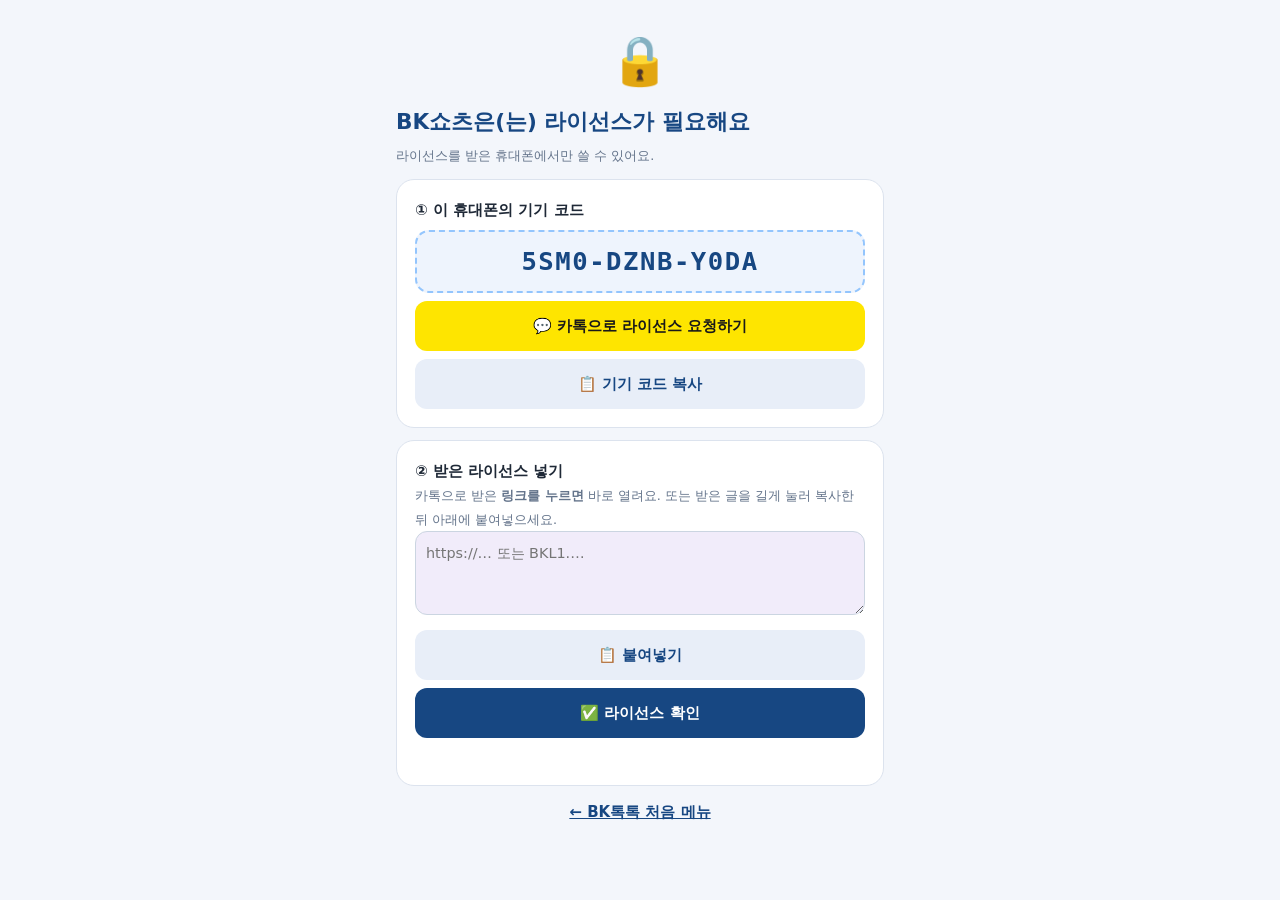
==== commit c780dad1: "Add files via upload" ====
--- a/index.html
+++ b/index.html
@@ -105,13 +105,13 @@
       <div class="panel-head"><h2>영상 편집 🛠</h2><p>사진 · 동영상을 자르고 · 옮기고 · 노래에 맞춰 가사 자막까지 — 따로 열리는 편집 화면이에요. (관리자 미리보기)</p></div>
       <div id="edResume" class="edres" hidden></div>
       <div class="edgo">
-        <a href="edit.html?m=vid" class="edbtn e1"><b>🎬 영상 편집</b><small>사진 · 동영상 넣기 · 자르기 · 순서 · ⬜ 빈칸 · 🔄 사진 바꾸기</small></a>
-        <a href="edit.html?m=cap" class="edbtn e2"><b>💬 자막 편집</b><small>🎤 노래방 가사 자막 · 장면 위 글씨</small></a>
-        <a href="edit.html?m=song" class="edbtn e3"><b>🎵 음악 편집</b><small>내 MP3 · 노래 끝까지 맞추기 · 🎵 톡톡 넘기기 · 박자</small></a>
+        <a href="edit.html?m=vid" class="edbtn e1"><b>🎬 영상 편집</b><small>사진 · 동영상 넣기 · 자르기 · 순서 · ⬜ 빈칸 · 🔀 전환 · 🖼 오프닝 사진</small></a>
+        <a href="edit.html?m=song" class="edbtn e3"><b>🎵 음악 편집</b><small>내 MP3 · 노래 끝까지 맞추기 · 🎵 톡톡 넘기기 · 박자 · ⬜ 빈칸</small></a>
+        <a href="edit.html?m=cap" class="edbtn e2"><b>💬 자막 편집</b><small>🎤 노래방 가사 자막 · 장면 위 글씨 · 🔒 장면 잠그고 맞추기</small></a>
       </div>
       <div class="group libbox" id="libBox"></div>
       <a href="edit.html?new=1" class="edbtn e0"><b>🆕 새 영상 편집 시작</b><small>목적을 고르고 사진 · 동영상을 새로 골라요</small></a>
-      <p class="hint">💡 편집 화면 위의 <b>① 🎬 영상 · ② 💬 자막 · ③ 🎵 음악 · ④ 💾 저장</b> 버튼으로 언제든 옮겨 다닐 수 있어요. 다 만들면 ④ 💾 저장에서 MP4로 저장해요.</p>
+      <p class="hint">💡 편집 화면 위의 <b>① 🎬 영상 · ② 🎵 음악 · ③ 💬 자막 · ④ 💾 저장</b> 버튼으로 언제든 옮겨 다닐 수 있어요. 다 만들면 ④ 💾 저장에서 MP4로 저장해요.</p>
     </section>
 
     <!-- ② 음악 -->
@@ -395,7 +395,7 @@
       </div>
     </details>
     <footer class="foot-brand"><button type="button" id="bkFoot" aria-label="BK Agent">BK Agent · 비케이</button></footer>
-<!--BKVER--><style>.bkv{text-align:center;margin:0 0 18px;font-size:.82rem;color:#64748b;line-height:1.6}.bkv>.bkv-n{display:inline-block;padding:3px 12px;border-radius:999px;background:#fff;border:1.5px solid #8b5cf633;color:#8b5cf6;font-weight:800}.bkv-ok{color:#15803d;font-weight:800;margin-left:6px}.bkv-warn{display:block;color:#b45309;font-weight:800;margin-top:4px}#bkVerUp{display:block;width:auto!important;margin:8px auto 0!important;padding:10px 16px!important;border-radius:12px!important;border:0!important;background:#8b5cf6!important;color:#fff!important;font-weight:800!important;font-size:.92rem!important}#bkVerLog{text-align:left;margin:12px auto 0;max-width:640px;background:#fff;border:2px dashed #f59e0b;border-radius:14px;padding:10px 14px;color:#334155}#bkVerLog summary{cursor:pointer;font-weight:800;color:#92400e}.bkv-e{border-top:1px solid #f1f5f9;padding:8px 0 2px;margin-top:8px}.bkv-e b{color:#8b5cf6}.bkv-e span{color:#94a3b8;font-size:.78rem}.bkv-e ul{margin:4px 0 0;padding-left:18px}.bkv-e li{margin:2px 0}.bkv-new b{background:#fef3c7;padding:0 6px;border-radius:6px}</style><div class="bkv" id="bkVer"><span class="bkv-n">BK쇼츠 v38 · 2026.11.02</span><span id="bkVerSt"></span><details id="bkVerLog" hidden></details></div><script>(function(){var V={"v": "38", "prefix": "bk-shorts-", "always": false, "log": [["38", "2026.11.02", ["사진 탭 맨 위에 🔄 전체 초기화 — 사진 · 동영상 · 글귀 · 음악 · 꾸미기 설정 · 명함 정보를 모두 지우고 처음부터 새로 (라이선스는 그대로)", "🛠 📥 내 사진 보관함 — 사진 탭에서 고른 사진 · 동영상을 휴대폰 안에 자동으로 담아 둠", "🛠 ✂️ 편집 탭: 📷 사진 · 🎞 동영상 고르기 · 📁 내 파일에서 → 보관함에 담기 · 보관함 그림 목록 · 빼기 · 비우기", "🛠 영상 편집: 첫 화면 「📥 내 사진 보관함에서 고르기」 · 🗂 서랍 「📥 보관함에서 가져오기」 · 편집에서 고른 사진도 보관함에 담김"]], ["37", "2026.11.02", ["🛠 첫 화면 아래 탭에 ✂️ 편집 (관리자 미리보기) — 하던 편집이 있으면 「📂 이어서 편집하기」 · 🎬 영상 편집 · 💬 자막 편집 · 🎵 음악 편집 · 🆕 새로 시작", "🛠 영상 편집 화면 위 큰 버튼을 ① 🎬 영상 · ② 💬 자막 · ③ 🎵 음악 · ④ 💾 저장으로 — 첫 화면 ✂️ 편집 탭 이름과 같게", "🎬 영상: ✂️ 장면 · 🧩 순서 · ⬜ 빈칸(따로 꺼냄) · ✨ 꾸미기(효과 + 스티커) / 💬 자막: 🎤 노래 가사 · 💬 장면 글씨 / 🎵 음악: 음악 · ⏱ 장면 맞추기 · 🎙 내 목소리", "사진 줄 꾹 메뉴에 「⬜ 이 장면 앞에 빈칸 넣기」"]], ["36", "2026.11.02", ["🛠 영상 편집 화면 정리: 위에 큰 단계 3개 — ① 🎬 영상 만들기(장면 · 순서 · 글씨·스티커 · 효과) · ② 🎤 노래 맞추기(음악 · 가사 · 장면 맞추기 · 내 목소리) · ③ 💾 마무리(카드·정보 · AI · 저장)", "장면 위 글씨(자막)와 스티커를 「😀 글씨·스티커」 한곳에 · 노래방 가사 자막은 「🎤 가사」 탭에", "「✂️ 여기서 끝 · 🎵 톡톡 넘기기」 줄은 ② 노래 맞추기에서만 보여요 (① 영상 만들기 화면이 넓어짐)", "🔄 다른 사진으로 바꾸기 — 사진 줄 꾹 메뉴 · ✂️ 장면 탭 (시간 · 글씨 · 효과는 그대로, 서랍 · 갤러리 · 폴더에서)", "🗂 사진 줄 꾹 → 서랍에 넣기 (이미 있으면 알려 줌) · 서랍 사진 꾹 → 🙈 서랍에서 빼기 · 다시 꺼내기", "🎤 붙여넣은 가사 자동 저장 · 「✅ 가사 넣기 (저장)」을 안 누르면 알려 줌 · 내 음악이 없으면 🎤 가사 탭에서 바로 MP3 고르기"]], ["35", "2026.11.02", ["🛠 영상 편집: 아래 사진 줄에서 사진을 꾹 눌렀다 떼면 메뉴 — 📄 복사하기 · 📍 몇 번과 몇 번 사이에 한 번 더 넣기 · ↔ 옮기기 · 🗑 지우기 (꾹 누른 채 끌면 지금처럼 옮기기)", "📄 복사하면 미리보기 아래에 「📋 붙여넣기」 — 빨간 커서에서 가까운 장면 사이에 들어가요 (여러 번 가능)", "✂️ 편집 탭 맨 위에 🗂 사진 서랍 — 이 영상에 불러온 사진이 쭉 · 톡 = 커서 자리에 넣기 · 꾹 = 몇 번 사이에 · 📷 갤러리 / 📁 폴더에서 서랍에 담기 (몇 번 썼는지 표시)", "🧩 순서 탭 「순서대로 톡톡」 사진을 꾹 누르면 「몇 번과 몇 번 사이」에 한 번 더 넣기", "미리보기를 작게 해서 아래 편집칸을 넓게 · 🔍 크게 / 작게 버튼", "빨간 커서 손잡이가 화면 왼쪽 끝(휴대폰 뒤로 가기 제스처)에 붙지 않게 사진 줄 양쪽에 여백"]], ["34", "2026.11.02", ["🛠 영상 편집: 미리보기 아래 「⏱ 장면 끝 맞추기」 — ✂️ 여기서 끝(빨간 커서 자리에서 장면 끝내기) · ➡️ 앞 장면을 여기까지(늘리기) · 🎵 들으면서 톡톡 넘기기(노래 들으며 「다음 장면!」 순간마다 톡)", "뒤 장면은 A 그대로(옆 장면만 늘고 줄기) / B 같이 당기기 · 밀기 중에서 골라요 · 0.1초 단위로 맞춤", "장면 길이 −1초 · −0.1 · +0.1 · +1초 버튼 (사진 · 동영상 · 카드 · 빈칸)", "⬜ 빈칸: 🔗 붙어 있는 빈칸 합치기(예: 4+5+1초 → 10초 한 장면) · 전부 합치기 · ◀ 앞 / 뒤 ▶ 장면에 붙이기"]], ["33", "2026.11.02", ["🛠 영상 편집: 보라 재생 동그라미를 크게 (손가락으로 잡기 쉽게) + ◀◀1초 · ◀0.1초 · 0.1초▶ · 1초▶▶ 미세 이동 버튼", "🧩 순서 탭에 ⬜ 빈 장면 — 지금 위치에 빈칸을 끼워 뒤 사진을 밀어 가사에 맞추고, 나중에 빈칸을 사진으로 채우기 (넣어 둔 사진 · 갤러리 · 폴더, 여러 장이면 다음 빈칸들에 차례로)", "➡ 다음 빈칸으로 · 🗑 빈칸 전부 지우기 · 빈칸이 남은 채 저장하면 알려 줌"]], ["32", "2026.11.02", ["🛠 영상 편집: 장면 옮기기 ⏮ 맨 앞 · 맨 뒤 ⏭ · 🔢 몇 번째로 · ✋ 아래 사진 줄에서 사진을 꾹 눌러 끌어서 옮기기", "📌 첫 화면 · 🏁 엔딩 화면 고정 — 자리 고정 · 「섞어서 한 번 더」에 다시 안 나옴 · 오프닝/엔딩 카드 배경으로", "＋ 사진 넣기: 빨간 커서 앞(지금 장면 앞)에 들어가요 (넣는 곳: 커서 앞 / 맨 뒤)", "🔴 빨간 커서 아래 동그라미 손잡이를 잡고 끌기 (끝에 닿으면 저절로 넘어감)", "🔀 장면 전환: 🎲 골고루 섞기 · 속도 · 🥁 박자에 맞춰 넘기기 · 새 전환 6가지(동그랗게 · 하트 · 흐릿하게 · 빙글 · 줌 축소 · 지지직) · 🤖 AI가 장면마다 전환도 골라 줌", "🧩 순서 탭: 🎤 가사 보며 사진 고르기 → 🎬 가사 순서로 영상 만들기 · 🤖 AI가 가사 ↔ 사진 짝짓기 · 🔢 순서대로 톡톡"]], ["31", "2026.11.01", ["🛠 영상 편집: 🎤 가사 글씨 크기 조절 추가 (기본도 더 크게)", "🛠 📋 한 번에 쓰기: 글을 지우고 ✅를 눌러도 자막이 남던 문제 고침 · 🗑 장면 자막 전부 지우기 버튼"]], ["30", "2026.11.01", ["글 쓰는 칸을 누르면 오른쪽 위에 「✕ 지우기」 — 한 번에 싹 지우기, 실수하면 4초 안에 「↩ 되살리기」 (BK톡톡 · BK영상 · BK라이선스도 함께)", "🛠 가사 자막: Gemini 쓰는 순서 안내 고침 (① ＋로 MP3 먼저 올리기 ② 붙여넣기 ③ 보내기)"]], ["29", "2026.11.01", ["🛠 영상 편집: 🎤 노래 가사 자막 — 가사를 붙여넣으면 노래에 맞춰 한 줄씩 (노래방처럼 노랗게 채워짐 · 흰 글씨 · 검은 띠 / 아래 · 가운데 · 위)", "가사 시간 맞추기 3가지: 🤖 Gemini에 MP3를 올려 가사 + 시간 받기 · 👆 노래 들으며 줄마다 톡톡 · ↔ 고르게 나누기 (+ 전체 0.5초씩 당기기 · 늦추기)", "[00:15] 같은 시간이 붙은 가사 · .lrc · .srt 그대로 읽기, [Verse] · [후렴] 표시는 자동으로 빼기", "📁 내 파일에서 여러 장 고르는 방법 안내 (첫 사진을 꾹 누르기)"]], ["28", "2026.11.01", ["🛠 영상 편집: 🎵 소리 탭에 「노래 끝까지 — 사진 시간 자동 맞추기」 — 내 음악(MP3)을 넣으면 노래 길이 · 추천 사진 수(노래 1분에 12~17장)를 보여 줌", "⏱ 지금 사진으로 맞추기: 사진 시간을 노래 길이에 맞게 자동으로 나눔 (최대 12초) · 🔁 사진 한 번 더 섞어서: 한 장 4.5초쯤 되게 사진을 섞어 뒤쪽에 한 번 더 (같은 사진은 붙지 않게 · 최대 2번 더) · ↩ 빼기", "맞추면 끝날 때 음악 5초 동안 부드럽게 줄이기"]], ["27", "2026.11.01", ["사진 고르기에 「📁 내 파일에서」 추가 — 다운받은 사진(다운로드 폴더)이 사진 고르기 화면에 안 보일 때 여기서 골라요 (첫 화면 · 영상 편집 둘 다)", "🛠 영상 편집: 「① 무슨 영상을 만들까요?」에 💪 팀 · 지점 화이팅 추가 — 힘찬 음악 · 예능 자막 · 단체 사진 → 함께한 순간 → 성과 축하 → 다짐 → 「○○지점 화이팅!」 순서와 AI 말투"]], ["26", "2026.11.01", ["휴대폰 ◁(뒤로 가기)를 누르면 「저장하고 나가기 / 그냥 나가기 / 계속 만들기」를 물어봐요 (편집기는 만들던 영상을 저장)", "쓰던 글(글귀 · 자막)은 자동 저장 → 다시 열면 「이어서 하기」"]], ["25", "2026.11.01", ["🛠 🎬 영상 편집(edit.html) 추가 — 관리자 미리보기", "사진 · 동영상 자르기 · 나누기 · 순서 · 속도 · 멈춤 · 원래 소리 · 화면 맞춤 · 중심 맞추기 · 넘어가는 효과 9가지 · 되돌리기", "자막 13가지(예능 · 말풍선 · 뉴스 띠 · 추억 명조 · 손글씨 · 타자기 …) · 이모지 · 가격표 · 할인 배지 · QR · 모자이크(얼굴 가리기) — 화면에서 끌어 옮기기", "효과(줌인 · 흔들림 · 번쩍 · 옛날 필름 · 하트 · 꽃가루 · 눈 · 꽃잎) · 효과음 12가지 · 배경 음악 · 🎤 내 목소리 녹음", "목적 14가지(모임 · 추억 · 가족 행사 · 아이 성장 · 여행 · 가게 홍보 · 메뉴 · 제품 · 회사 · 부동산 · 행사 · 교회 · 블로그 · 내 소개) · 오프닝 · 엔딩 카드(이름 올라가기 · 추모 문구 · 가게 정보 + QR)", "🤖 AI 편집: 모아보기 그림 → ChatGPT · Gemini가 장면 · 자막 · 효과를 정해 줌 → 붙여넣으면 자동으로 · Gemini에 동영상 그대로 보내기", "🏪 가게 정보(브랜드 키트) · 세로 · 가로 · 정사각 MP4 한 번에 · 블로그 대표 이미지 · 자막 파일(SRT) · 블로그 글 요청서 · 이어서 하기"]], ["24", "2026.10.30", ["라이선스 목록에 BK가계부 추가 (기본 잠금 · 이미 받은 라이선스는 그대로)"]], ["23", "2026.10.29", ["카톡 안에서 라이선스 링크를 열면 자동으로 크롬으로 넘겨 거기서 등록 (기기 코드가 둘로 나뉘던 문제)", "카톡 안 브라우저의 잠금 화면은 기기 코드 대신 ‘크롬으로 열기’ 안내"]], ["22", "2026.10.29", ["맨 위 버튼이 많으면 📱 QR을 아래 줄로 옮겨 '앱 설치' 버튼이 잘리지 않게 함"]], ["21", "2026.10.29", ["위쪽에 📱 QR 보여주기 버튼 — 찍으면 BK쇼츠가 바로 열림 · QR 사진 보내기", "라이선스 목록의 BK스튜디오를 BK영상으로"]], ["20", "2026.10.29", ["🎙 말하기 기능을 새 앱 BK스튜디오로 옮기고, BK쇼츠는 사진 영상 만들기(v17)로 되돌림", "예전 설명서 주소(voice-guide.html)는 BK스튜디오 설명서로 자동 이동"]], ["19", "2026.10.29", ["🛠 ⑤ AI 영상 장면 — Flow · Grok · Kling용 장면별 영상 프롬프트 요청서 · 장면 카드 · 장면마다 만든 영상 넣기", "🗣 립싱크 아바타 영상 넣기(내 목소리 파일 저장 → 아바타 MP4) · 같은 영상이 이어지면 한 장면으로 이어 재생", "설명서에 ‘유료 영상 AI와 함께 쓰기’ 추가"]], ["18", "2026.10.29", ["🛠 🎙 말하는 쇼츠(말하기 탭) — 소재 7가지 · 분량 15~60초 · AI 요청서 · 답 정리 · 대본 자동 검사", "목소리: 💻 내 PC 목소리(BK보이스) · 🎧 음성 파일(쉬는 곳 자동 나눔) · 🎤 문장별 직접 녹음 → 자막 · 장면이 목소리에 맞춰 넘어감", "🧬 내 목소리 등록(기준 음성 · 학습용 녹음) · 뉴스 자막 스타일 · 주제 배경 자동 만들기", "📖 설명서(voice-guide.html) · BK보이스 PC 프로그램(bkvoice_pc.zip) 추가"]], ["17", "2026.10.28", ["맨 아래에 버전 표시 + 최신 버전 확인", "관리자용 업데이트 기록 추가"]], ["16", "2026.10.28", ["라이선스 잠금 적용 — 라이선스가 있는 휴대폰에서만 열림"]], ["15 이전", "2026.10.25~27", ["처음 공개(관리자 미리보기) · 사진 + 글귀 + 음악 → 9:16 쇼츠 영상", "전환 효과 · 자막 템플릿 추가"]]]};
+<!--BKVER--><style>.bkv{text-align:center;margin:0 0 18px;font-size:.82rem;color:#64748b;line-height:1.6}.bkv>.bkv-n{display:inline-block;padding:3px 12px;border-radius:999px;background:#fff;border:1.5px solid #8b5cf633;color:#8b5cf6;font-weight:800}.bkv-ok{color:#15803d;font-weight:800;margin-left:6px}.bkv-warn{display:block;color:#b45309;font-weight:800;margin-top:4px}#bkVerUp{display:block;width:auto!important;margin:8px auto 0!important;padding:10px 16px!important;border-radius:12px!important;border:0!important;background:#8b5cf6!important;color:#fff!important;font-weight:800!important;font-size:.92rem!important}#bkVerLog{text-align:left;margin:12px auto 0;max-width:640px;background:#fff;border:2px dashed #f59e0b;border-radius:14px;padding:10px 14px;color:#334155}#bkVerLog summary{cursor:pointer;font-weight:800;color:#92400e}.bkv-e{border-top:1px solid #f1f5f9;padding:8px 0 2px;margin-top:8px}.bkv-e b{color:#8b5cf6}.bkv-e span{color:#94a3b8;font-size:.78rem}.bkv-e ul{margin:4px 0 0;padding-left:18px}.bkv-e li{margin:2px 0}.bkv-new b{background:#fef3c7;padding:0 6px;border-radius:6px}</style><div class="bkv" id="bkVer"><span class="bkv-n">BK쇼츠 v39 · 2026.11.02</span><span id="bkVerSt"></span><details id="bkVerLog" hidden></details></div><script>(function(){var V={"v": "39", "prefix": "bk-shorts-", "always": false, "log": [["39", "2026.11.02", ["🛠 영상 편집 순서를 ① 🎬 영상 → ② 🎵 음악 → ③ 💬 자막 → ④ 💾 저장으로 (사진 · 음악을 먼저 맞추고 자막)", "🔒 사진 · 음악 맞춤 잠금 — 잠그면 자막을 맞춰도 장면 길이 · 순서가 안 바뀜 (글씨 · 효과 · 사진 바꾸기는 됨) · ↩ 잠글 때 맞춤으로 되돌리기", "🎤 가사 줄마다 다듬기 — 줄을 누르고 ▶ 들어 보기 · ⏱ 지금 위치로 · ±0.1 / ±0.5초 · 뒤 줄도 같이 · 이 줄부터 다시 톡톡 · 톡 반응 보정(0.2초) · 재생 중 지금 줄 노랗게", "🖼 오프닝 · 엔딩 카드 배경 사진 고르기 (꾹 누르기 / ✂️ 장면 탭) · 흐리게 / 선명하게 / 사진 없이", "🔀 전환 탭 따로 · 새 전환 6가지(마름모 · 페이지 넘기기 · 종이비행기 · 블록 퍼즐 · 빛 대각선 · 블라인드) · 전환 시간 0.2~2초 · ▶ 전환 미리보기", "② 🎵 음악 버튼 줄에 ⬜ 빈칸 넣기 (1~8초) · 「뒤 장면」 이름을 📍 제자리 / 🚃 따라감으로"]], ["38", "2026.11.02", ["사진 탭 맨 위에 🔄 전체 초기화 — 사진 · 동영상 · 글귀 · 음악 · 꾸미기 설정 · 명함 정보를 모두 지우고 처음부터 새로 (라이선스는 그대로)", "🛠 📥 내 사진 보관함 — 사진 탭에서 고른 사진 · 동영상을 휴대폰 안에 자동으로 담아 둠", "🛠 ✂️ 편집 탭: 📷 사진 · 🎞 동영상 고르기 · 📁 내 파일에서 → 보관함에 담기 · 보관함 그림 목록 · 빼기 · 비우기", "🛠 영상 편집: 첫 화면 「📥 내 사진 보관함에서 고르기」 · 🗂 서랍 「📥 보관함에서 가져오기」 · 편집에서 고른 사진도 보관함에 담김"]], ["37", "2026.11.02", ["🛠 첫 화면 아래 탭에 ✂️ 편집 (관리자 미리보기) — 하던 편집이 있으면 「📂 이어서 편집하기」 · 🎬 영상 편집 · 💬 자막 편집 · 🎵 음악 편집 · 🆕 새로 시작", "🛠 영상 편집 화면 위 큰 버튼을 ① 🎬 영상 · ② 💬 자막 · ③ 🎵 음악 · ④ 💾 저장으로 — 첫 화면 ✂️ 편집 탭 이름과 같게", "🎬 영상: ✂️ 장면 · 🧩 순서 · ⬜ 빈칸(따로 꺼냄) · ✨ 꾸미기(효과 + 스티커) / 💬 자막: 🎤 노래 가사 · 💬 장면 글씨 / 🎵 음악: 음악 · ⏱ 장면 맞추기 · 🎙 내 목소리", "사진 줄 꾹 메뉴에 「⬜ 이 장면 앞에 빈칸 넣기」"]], ["36", "2026.11.02", ["🛠 영상 편집 화면 정리: 위에 큰 단계 3개 — ① 🎬 영상 만들기(장면 · 순서 · 글씨·스티커 · 효과) · ② 🎤 노래 맞추기(음악 · 가사 · 장면 맞추기 · 내 목소리) · ③ 💾 마무리(카드·정보 · AI · 저장)", "장면 위 글씨(자막)와 스티커를 「😀 글씨·스티커」 한곳에 · 노래방 가사 자막은 「🎤 가사」 탭에", "「✂️ 여기서 끝 · 🎵 톡톡 넘기기」 줄은 ② 노래 맞추기에서만 보여요 (① 영상 만들기 화면이 넓어짐)", "🔄 다른 사진으로 바꾸기 — 사진 줄 꾹 메뉴 · ✂️ 장면 탭 (시간 · 글씨 · 효과는 그대로, 서랍 · 갤러리 · 폴더에서)", "🗂 사진 줄 꾹 → 서랍에 넣기 (이미 있으면 알려 줌) · 서랍 사진 꾹 → 🙈 서랍에서 빼기 · 다시 꺼내기", "🎤 붙여넣은 가사 자동 저장 · 「✅ 가사 넣기 (저장)」을 안 누르면 알려 줌 · 내 음악이 없으면 🎤 가사 탭에서 바로 MP3 고르기"]], ["35", "2026.11.02", ["🛠 영상 편집: 아래 사진 줄에서 사진을 꾹 눌렀다 떼면 메뉴 — 📄 복사하기 · 📍 몇 번과 몇 번 사이에 한 번 더 넣기 · ↔ 옮기기 · 🗑 지우기 (꾹 누른 채 끌면 지금처럼 옮기기)", "📄 복사하면 미리보기 아래에 「📋 붙여넣기」 — 빨간 커서에서 가까운 장면 사이에 들어가요 (여러 번 가능)", "✂️ 편집 탭 맨 위에 🗂 사진 서랍 — 이 영상에 불러온 사진이 쭉 · 톡 = 커서 자리에 넣기 · 꾹 = 몇 번 사이에 · 📷 갤러리 / 📁 폴더에서 서랍에 담기 (몇 번 썼는지 표시)", "🧩 순서 탭 「순서대로 톡톡」 사진을 꾹 누르면 「몇 번과 몇 번 사이」에 한 번 더 넣기", "미리보기를 작게 해서 아래 편집칸을 넓게 · 🔍 크게 / 작게 버튼", "빨간 커서 손잡이가 화면 왼쪽 끝(휴대폰 뒤로 가기 제스처)에 붙지 않게 사진 줄 양쪽에 여백"]], ["34", "2026.11.02", ["🛠 영상 편집: 미리보기 아래 「⏱ 장면 끝 맞추기」 — ✂️ 여기서 끝(빨간 커서 자리에서 장면 끝내기) · ➡️ 앞 장면을 여기까지(늘리기) · 🎵 들으면서 톡톡 넘기기(노래 들으며 「다음 장면!」 순간마다 톡)", "뒤 장면은 A 그대로(옆 장면만 늘고 줄기) / B 같이 당기기 · 밀기 중에서 골라요 · 0.1초 단위로 맞춤", "장면 길이 −1초 · −0.1 · +0.1 · +1초 버튼 (사진 · 동영상 · 카드 · 빈칸)", "⬜ 빈칸: 🔗 붙어 있는 빈칸 합치기(예: 4+5+1초 → 10초 한 장면) · 전부 합치기 · ◀ 앞 / 뒤 ▶ 장면에 붙이기"]], ["33", "2026.11.02", ["🛠 영상 편집: 보라 재생 동그라미를 크게 (손가락으로 잡기 쉽게) + ◀◀1초 · ◀0.1초 · 0.1초▶ · 1초▶▶ 미세 이동 버튼", "🧩 순서 탭에 ⬜ 빈 장면 — 지금 위치에 빈칸을 끼워 뒤 사진을 밀어 가사에 맞추고, 나중에 빈칸을 사진으로 채우기 (넣어 둔 사진 · 갤러리 · 폴더, 여러 장이면 다음 빈칸들에 차례로)", "➡ 다음 빈칸으로 · 🗑 빈칸 전부 지우기 · 빈칸이 남은 채 저장하면 알려 줌"]], ["32", "2026.11.02", ["🛠 영상 편집: 장면 옮기기 ⏮ 맨 앞 · 맨 뒤 ⏭ · 🔢 몇 번째로 · ✋ 아래 사진 줄에서 사진을 꾹 눌러 끌어서 옮기기", "📌 첫 화면 · 🏁 엔딩 화면 고정 — 자리 고정 · 「섞어서 한 번 더」에 다시 안 나옴 · 오프닝/엔딩 카드 배경으로", "＋ 사진 넣기: 빨간 커서 앞(지금 장면 앞)에 들어가요 (넣는 곳: 커서 앞 / 맨 뒤)", "🔴 빨간 커서 아래 동그라미 손잡이를 잡고 끌기 (끝에 닿으면 저절로 넘어감)", "🔀 장면 전환: 🎲 골고루 섞기 · 속도 · 🥁 박자에 맞춰 넘기기 · 새 전환 6가지(동그랗게 · 하트 · 흐릿하게 · 빙글 · 줌 축소 · 지지직) · 🤖 AI가 장면마다 전환도 골라 줌", "🧩 순서 탭: 🎤 가사 보며 사진 고르기 → 🎬 가사 순서로 영상 만들기 · 🤖 AI가 가사 ↔ 사진 짝짓기 · 🔢 순서대로 톡톡"]], ["31", "2026.11.01", ["🛠 영상 편집: 🎤 가사 글씨 크기 조절 추가 (기본도 더 크게)", "🛠 📋 한 번에 쓰기: 글을 지우고 ✅를 눌러도 자막이 남던 문제 고침 · 🗑 장면 자막 전부 지우기 버튼"]], ["30", "2026.11.01", ["글 쓰는 칸을 누르면 오른쪽 위에 「✕ 지우기」 — 한 번에 싹 지우기, 실수하면 4초 안에 「↩ 되살리기」 (BK톡톡 · BK영상 · BK라이선스도 함께)", "🛠 가사 자막: Gemini 쓰는 순서 안내 고침 (① ＋로 MP3 먼저 올리기 ② 붙여넣기 ③ 보내기)"]], ["29", "2026.11.01", ["🛠 영상 편집: 🎤 노래 가사 자막 — 가사를 붙여넣으면 노래에 맞춰 한 줄씩 (노래방처럼 노랗게 채워짐 · 흰 글씨 · 검은 띠 / 아래 · 가운데 · 위)", "가사 시간 맞추기 3가지: 🤖 Gemini에 MP3를 올려 가사 + 시간 받기 · 👆 노래 들으며 줄마다 톡톡 · ↔ 고르게 나누기 (+ 전체 0.5초씩 당기기 · 늦추기)", "[00:15] 같은 시간이 붙은 가사 · .lrc · .srt 그대로 읽기, [Verse] · [후렴] 표시는 자동으로 빼기", "📁 내 파일에서 여러 장 고르는 방법 안내 (첫 사진을 꾹 누르기)"]], ["28", "2026.11.01", ["🛠 영상 편집: 🎵 소리 탭에 「노래 끝까지 — 사진 시간 자동 맞추기」 — 내 음악(MP3)을 넣으면 노래 길이 · 추천 사진 수(노래 1분에 12~17장)를 보여 줌", "⏱ 지금 사진으로 맞추기: 사진 시간을 노래 길이에 맞게 자동으로 나눔 (최대 12초) · 🔁 사진 한 번 더 섞어서: 한 장 4.5초쯤 되게 사진을 섞어 뒤쪽에 한 번 더 (같은 사진은 붙지 않게 · 최대 2번 더) · ↩ 빼기", "맞추면 끝날 때 음악 5초 동안 부드럽게 줄이기"]], ["27", "2026.11.01", ["사진 고르기에 「📁 내 파일에서」 추가 — 다운받은 사진(다운로드 폴더)이 사진 고르기 화면에 안 보일 때 여기서 골라요 (첫 화면 · 영상 편집 둘 다)", "🛠 영상 편집: 「① 무슨 영상을 만들까요?」에 💪 팀 · 지점 화이팅 추가 — 힘찬 음악 · 예능 자막 · 단체 사진 → 함께한 순간 → 성과 축하 → 다짐 → 「○○지점 화이팅!」 순서와 AI 말투"]], ["26", "2026.11.01", ["휴대폰 ◁(뒤로 가기)를 누르면 「저장하고 나가기 / 그냥 나가기 / 계속 만들기」를 물어봐요 (편집기는 만들던 영상을 저장)", "쓰던 글(글귀 · 자막)은 자동 저장 → 다시 열면 「이어서 하기」"]], ["25", "2026.11.01", ["🛠 🎬 영상 편집(edit.html) 추가 — 관리자 미리보기", "사진 · 동영상 자르기 · 나누기 · 순서 · 속도 · 멈춤 · 원래 소리 · 화면 맞춤 · 중심 맞추기 · 넘어가는 효과 9가지 · 되돌리기", "자막 13가지(예능 · 말풍선 · 뉴스 띠 · 추억 명조 · 손글씨 · 타자기 …) · 이모지 · 가격표 · 할인 배지 · QR · 모자이크(얼굴 가리기) — 화면에서 끌어 옮기기", "효과(줌인 · 흔들림 · 번쩍 · 옛날 필름 · 하트 · 꽃가루 · 눈 · 꽃잎) · 효과음 12가지 · 배경 음악 · 🎤 내 목소리 녹음", "목적 14가지(모임 · 추억 · 가족 행사 · 아이 성장 · 여행 · 가게 홍보 · 메뉴 · 제품 · 회사 · 부동산 · 행사 · 교회 · 블로그 · 내 소개) · 오프닝 · 엔딩 카드(이름 올라가기 · 추모 문구 · 가게 정보 + QR)", "🤖 AI 편집: 모아보기 그림 → ChatGPT · Gemini가 장면 · 자막 · 효과를 정해 줌 → 붙여넣으면 자동으로 · Gemini에 동영상 그대로 보내기", "🏪 가게 정보(브랜드 키트) · 세로 · 가로 · 정사각 MP4 한 번에 · 블로그 대표 이미지 · 자막 파일(SRT) · 블로그 글 요청서 · 이어서 하기"]], ["24", "2026.10.30", ["라이선스 목록에 BK가계부 추가 (기본 잠금 · 이미 받은 라이선스는 그대로)"]], ["23", "2026.10.29", ["카톡 안에서 라이선스 링크를 열면 자동으로 크롬으로 넘겨 거기서 등록 (기기 코드가 둘로 나뉘던 문제)", "카톡 안 브라우저의 잠금 화면은 기기 코드 대신 ‘크롬으로 열기’ 안내"]], ["22", "2026.10.29", ["맨 위 버튼이 많으면 📱 QR을 아래 줄로 옮겨 '앱 설치' 버튼이 잘리지 않게 함"]], ["21", "2026.10.29", ["위쪽에 📱 QR 보여주기 버튼 — 찍으면 BK쇼츠가 바로 열림 · QR 사진 보내기", "라이선스 목록의 BK스튜디오를 BK영상으로"]], ["20", "2026.10.29", ["🎙 말하기 기능을 새 앱 BK스튜디오로 옮기고, BK쇼츠는 사진 영상 만들기(v17)로 되돌림", "예전 설명서 주소(voice-guide.html)는 BK스튜디오 설명서로 자동 이동"]], ["19", "2026.10.29", ["🛠 ⑤ AI 영상 장면 — Flow · Grok · Kling용 장면별 영상 프롬프트 요청서 · 장면 카드 · 장면마다 만든 영상 넣기", "🗣 립싱크 아바타 영상 넣기(내 목소리 파일 저장 → 아바타 MP4) · 같은 영상이 이어지면 한 장면으로 이어 재생", "설명서에 ‘유료 영상 AI와 함께 쓰기’ 추가"]], ["18", "2026.10.29", ["🛠 🎙 말하는 쇼츠(말하기 탭) — 소재 7가지 · 분량 15~60초 · AI 요청서 · 답 정리 · 대본 자동 검사", "목소리: 💻 내 PC 목소리(BK보이스) · 🎧 음성 파일(쉬는 곳 자동 나눔) · 🎤 문장별 직접 녹음 → 자막 · 장면이 목소리에 맞춰 넘어감", "🧬 내 목소리 등록(기준 음성 · 학습용 녹음) · 뉴스 자막 스타일 · 주제 배경 자동 만들기", "📖 설명서(voice-guide.html) · BK보이스 PC 프로그램(bkvoice_pc.zip) 추가"]], ["17", "2026.10.28", ["맨 아래에 버전 표시 + 최신 버전 확인", "관리자용 업데이트 기록 추가"]], ["16", "2026.10.28", ["라이선스 잠금 적용 — 라이선스가 있는 휴대폰에서만 열림"]], ["15 이전", "2026.10.25~27", ["처음 공개(관리자 미리보기) · 사진 + 글귀 + 음악 → 9:16 쇼츠 영상", "전환 효과 · 자막 템플릿 추가"]]]};
 function $(i){return document.getElementById(i)}
 var adm=function(){try{return V.always||localStorage.getItem('bkAdmin')==='1'}catch(e){return !!V.always}};
 var box=$('bkVer'),st=$('bkVerSt'),lg=$('bkVerLog');
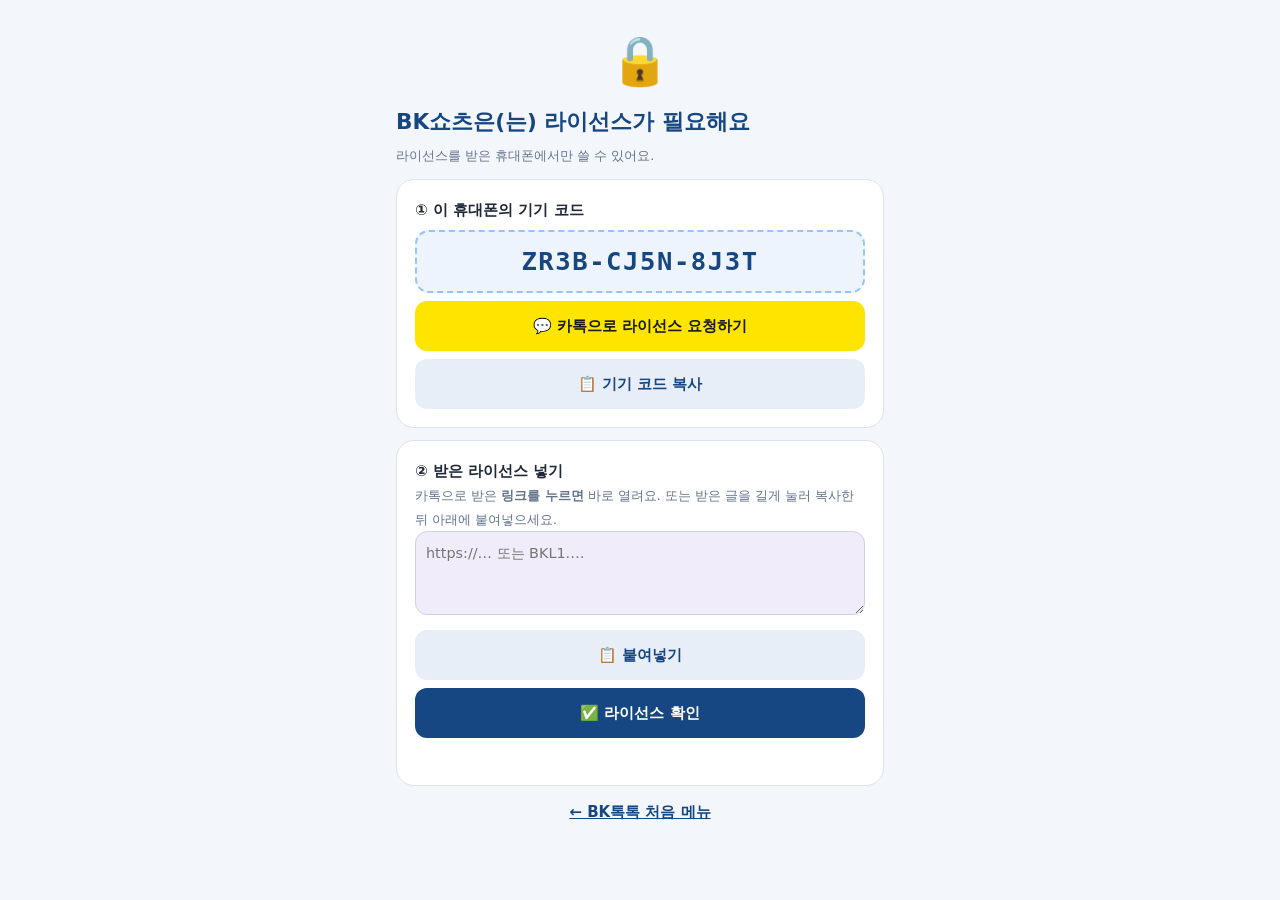
==== commit 60560748: "Add files via upload" ====
--- a/index.html
+++ b/index.html
@@ -395,7 +395,7 @@
       </div>
     </details>
     <footer class="foot-brand"><button type="button" id="bkFoot" aria-label="BK Agent">BK Agent · 비케이</button></footer>
-<!--BKVER--><style>.bkv{text-align:center;margin:0 0 18px;font-size:.82rem;color:#64748b;line-height:1.6}.bkv>.bkv-n{display:inline-block;padding:3px 12px;border-radius:999px;background:#fff;border:1.5px solid #8b5cf633;color:#8b5cf6;font-weight:800}.bkv-ok{color:#15803d;font-weight:800;margin-left:6px}.bkv-warn{display:block;color:#b45309;font-weight:800;margin-top:4px}#bkVerUp{display:block;width:auto!important;margin:8px auto 0!important;padding:10px 16px!important;border-radius:12px!important;border:0!important;background:#8b5cf6!important;color:#fff!important;font-weight:800!important;font-size:.92rem!important}#bkVerLog{text-align:left;margin:12px auto 0;max-width:640px;background:#fff;border:2px dashed #f59e0b;border-radius:14px;padding:10px 14px;color:#334155}#bkVerLog summary{cursor:pointer;font-weight:800;color:#92400e}.bkv-e{border-top:1px solid #f1f5f9;padding:8px 0 2px;margin-top:8px}.bkv-e b{color:#8b5cf6}.bkv-e span{color:#94a3b8;font-size:.78rem}.bkv-e ul{margin:4px 0 0;padding-left:18px}.bkv-e li{margin:2px 0}.bkv-new b{background:#fef3c7;padding:0 6px;border-radius:6px}</style><div class="bkv" id="bkVer"><span class="bkv-n">BK쇼츠 v39 · 2026.11.02</span><span id="bkVerSt"></span><details id="bkVerLog" hidden></details></div><script>(function(){var V={"v": "39", "prefix": "bk-shorts-", "always": false, "log": [["39", "2026.11.02", ["🛠 영상 편집 순서를 ① 🎬 영상 → ② 🎵 음악 → ③ 💬 자막 → ④ 💾 저장으로 (사진 · 음악을 먼저 맞추고 자막)", "🔒 사진 · 음악 맞춤 잠금 — 잠그면 자막을 맞춰도 장면 길이 · 순서가 안 바뀜 (글씨 · 효과 · 사진 바꾸기는 됨) · ↩ 잠글 때 맞춤으로 되돌리기", "🎤 가사 줄마다 다듬기 — 줄을 누르고 ▶ 들어 보기 · ⏱ 지금 위치로 · ±0.1 / ±0.5초 · 뒤 줄도 같이 · 이 줄부터 다시 톡톡 · 톡 반응 보정(0.2초) · 재생 중 지금 줄 노랗게", "🖼 오프닝 · 엔딩 카드 배경 사진 고르기 (꾹 누르기 / ✂️ 장면 탭) · 흐리게 / 선명하게 / 사진 없이", "🔀 전환 탭 따로 · 새 전환 6가지(마름모 · 페이지 넘기기 · 종이비행기 · 블록 퍼즐 · 빛 대각선 · 블라인드) · 전환 시간 0.2~2초 · ▶ 전환 미리보기", "② 🎵 음악 버튼 줄에 ⬜ 빈칸 넣기 (1~8초) · 「뒤 장면」 이름을 📍 제자리 / 🚃 따라감으로"]], ["38", "2026.11.02", ["사진 탭 맨 위에 🔄 전체 초기화 — 사진 · 동영상 · 글귀 · 음악 · 꾸미기 설정 · 명함 정보를 모두 지우고 처음부터 새로 (라이선스는 그대로)", "🛠 📥 내 사진 보관함 — 사진 탭에서 고른 사진 · 동영상을 휴대폰 안에 자동으로 담아 둠", "🛠 ✂️ 편집 탭: 📷 사진 · 🎞 동영상 고르기 · 📁 내 파일에서 → 보관함에 담기 · 보관함 그림 목록 · 빼기 · 비우기", "🛠 영상 편집: 첫 화면 「📥 내 사진 보관함에서 고르기」 · 🗂 서랍 「📥 보관함에서 가져오기」 · 편집에서 고른 사진도 보관함에 담김"]], ["37", "2026.11.02", ["🛠 첫 화면 아래 탭에 ✂️ 편집 (관리자 미리보기) — 하던 편집이 있으면 「📂 이어서 편집하기」 · 🎬 영상 편집 · 💬 자막 편집 · 🎵 음악 편집 · 🆕 새로 시작", "🛠 영상 편집 화면 위 큰 버튼을 ① 🎬 영상 · ② 💬 자막 · ③ 🎵 음악 · ④ 💾 저장으로 — 첫 화면 ✂️ 편집 탭 이름과 같게", "🎬 영상: ✂️ 장면 · 🧩 순서 · ⬜ 빈칸(따로 꺼냄) · ✨ 꾸미기(효과 + 스티커) / 💬 자막: 🎤 노래 가사 · 💬 장면 글씨 / 🎵 음악: 음악 · ⏱ 장면 맞추기 · 🎙 내 목소리", "사진 줄 꾹 메뉴에 「⬜ 이 장면 앞에 빈칸 넣기」"]], ["36", "2026.11.02", ["🛠 영상 편집 화면 정리: 위에 큰 단계 3개 — ① 🎬 영상 만들기(장면 · 순서 · 글씨·스티커 · 효과) · ② 🎤 노래 맞추기(음악 · 가사 · 장면 맞추기 · 내 목소리) · ③ 💾 마무리(카드·정보 · AI · 저장)", "장면 위 글씨(자막)와 스티커를 「😀 글씨·스티커」 한곳에 · 노래방 가사 자막은 「🎤 가사」 탭에", "「✂️ 여기서 끝 · 🎵 톡톡 넘기기」 줄은 ② 노래 맞추기에서만 보여요 (① 영상 만들기 화면이 넓어짐)", "🔄 다른 사진으로 바꾸기 — 사진 줄 꾹 메뉴 · ✂️ 장면 탭 (시간 · 글씨 · 효과는 그대로, 서랍 · 갤러리 · 폴더에서)", "🗂 사진 줄 꾹 → 서랍에 넣기 (이미 있으면 알려 줌) · 서랍 사진 꾹 → 🙈 서랍에서 빼기 · 다시 꺼내기", "🎤 붙여넣은 가사 자동 저장 · 「✅ 가사 넣기 (저장)」을 안 누르면 알려 줌 · 내 음악이 없으면 🎤 가사 탭에서 바로 MP3 고르기"]], ["35", "2026.11.02", ["🛠 영상 편집: 아래 사진 줄에서 사진을 꾹 눌렀다 떼면 메뉴 — 📄 복사하기 · 📍 몇 번과 몇 번 사이에 한 번 더 넣기 · ↔ 옮기기 · 🗑 지우기 (꾹 누른 채 끌면 지금처럼 옮기기)", "📄 복사하면 미리보기 아래에 「📋 붙여넣기」 — 빨간 커서에서 가까운 장면 사이에 들어가요 (여러 번 가능)", "✂️ 편집 탭 맨 위에 🗂 사진 서랍 — 이 영상에 불러온 사진이 쭉 · 톡 = 커서 자리에 넣기 · 꾹 = 몇 번 사이에 · 📷 갤러리 / 📁 폴더에서 서랍에 담기 (몇 번 썼는지 표시)", "🧩 순서 탭 「순서대로 톡톡」 사진을 꾹 누르면 「몇 번과 몇 번 사이」에 한 번 더 넣기", "미리보기를 작게 해서 아래 편집칸을 넓게 · 🔍 크게 / 작게 버튼", "빨간 커서 손잡이가 화면 왼쪽 끝(휴대폰 뒤로 가기 제스처)에 붙지 않게 사진 줄 양쪽에 여백"]], ["34", "2026.11.02", ["🛠 영상 편집: 미리보기 아래 「⏱ 장면 끝 맞추기」 — ✂️ 여기서 끝(빨간 커서 자리에서 장면 끝내기) · ➡️ 앞 장면을 여기까지(늘리기) · 🎵 들으면서 톡톡 넘기기(노래 들으며 「다음 장면!」 순간마다 톡)", "뒤 장면은 A 그대로(옆 장면만 늘고 줄기) / B 같이 당기기 · 밀기 중에서 골라요 · 0.1초 단위로 맞춤", "장면 길이 −1초 · −0.1 · +0.1 · +1초 버튼 (사진 · 동영상 · 카드 · 빈칸)", "⬜ 빈칸: 🔗 붙어 있는 빈칸 합치기(예: 4+5+1초 → 10초 한 장면) · 전부 합치기 · ◀ 앞 / 뒤 ▶ 장면에 붙이기"]], ["33", "2026.11.02", ["🛠 영상 편집: 보라 재생 동그라미를 크게 (손가락으로 잡기 쉽게) + ◀◀1초 · ◀0.1초 · 0.1초▶ · 1초▶▶ 미세 이동 버튼", "🧩 순서 탭에 ⬜ 빈 장면 — 지금 위치에 빈칸을 끼워 뒤 사진을 밀어 가사에 맞추고, 나중에 빈칸을 사진으로 채우기 (넣어 둔 사진 · 갤러리 · 폴더, 여러 장이면 다음 빈칸들에 차례로)", "➡ 다음 빈칸으로 · 🗑 빈칸 전부 지우기 · 빈칸이 남은 채 저장하면 알려 줌"]], ["32", "2026.11.02", ["🛠 영상 편집: 장면 옮기기 ⏮ 맨 앞 · 맨 뒤 ⏭ · 🔢 몇 번째로 · ✋ 아래 사진 줄에서 사진을 꾹 눌러 끌어서 옮기기", "📌 첫 화면 · 🏁 엔딩 화면 고정 — 자리 고정 · 「섞어서 한 번 더」에 다시 안 나옴 · 오프닝/엔딩 카드 배경으로", "＋ 사진 넣기: 빨간 커서 앞(지금 장면 앞)에 들어가요 (넣는 곳: 커서 앞 / 맨 뒤)", "🔴 빨간 커서 아래 동그라미 손잡이를 잡고 끌기 (끝에 닿으면 저절로 넘어감)", "🔀 장면 전환: 🎲 골고루 섞기 · 속도 · 🥁 박자에 맞춰 넘기기 · 새 전환 6가지(동그랗게 · 하트 · 흐릿하게 · 빙글 · 줌 축소 · 지지직) · 🤖 AI가 장면마다 전환도 골라 줌", "🧩 순서 탭: 🎤 가사 보며 사진 고르기 → 🎬 가사 순서로 영상 만들기 · 🤖 AI가 가사 ↔ 사진 짝짓기 · 🔢 순서대로 톡톡"]], ["31", "2026.11.01", ["🛠 영상 편집: 🎤 가사 글씨 크기 조절 추가 (기본도 더 크게)", "🛠 📋 한 번에 쓰기: 글을 지우고 ✅를 눌러도 자막이 남던 문제 고침 · 🗑 장면 자막 전부 지우기 버튼"]], ["30", "2026.11.01", ["글 쓰는 칸을 누르면 오른쪽 위에 「✕ 지우기」 — 한 번에 싹 지우기, 실수하면 4초 안에 「↩ 되살리기」 (BK톡톡 · BK영상 · BK라이선스도 함께)", "🛠 가사 자막: Gemini 쓰는 순서 안내 고침 (① ＋로 MP3 먼저 올리기 ② 붙여넣기 ③ 보내기)"]], ["29", "2026.11.01", ["🛠 영상 편집: 🎤 노래 가사 자막 — 가사를 붙여넣으면 노래에 맞춰 한 줄씩 (노래방처럼 노랗게 채워짐 · 흰 글씨 · 검은 띠 / 아래 · 가운데 · 위)", "가사 시간 맞추기 3가지: 🤖 Gemini에 MP3를 올려 가사 + 시간 받기 · 👆 노래 들으며 줄마다 톡톡 · ↔ 고르게 나누기 (+ 전체 0.5초씩 당기기 · 늦추기)", "[00:15] 같은 시간이 붙은 가사 · .lrc · .srt 그대로 읽기, [Verse] · [후렴] 표시는 자동으로 빼기", "📁 내 파일에서 여러 장 고르는 방법 안내 (첫 사진을 꾹 누르기)"]], ["28", "2026.11.01", ["🛠 영상 편집: 🎵 소리 탭에 「노래 끝까지 — 사진 시간 자동 맞추기」 — 내 음악(MP3)을 넣으면 노래 길이 · 추천 사진 수(노래 1분에 12~17장)를 보여 줌", "⏱ 지금 사진으로 맞추기: 사진 시간을 노래 길이에 맞게 자동으로 나눔 (최대 12초) · 🔁 사진 한 번 더 섞어서: 한 장 4.5초쯤 되게 사진을 섞어 뒤쪽에 한 번 더 (같은 사진은 붙지 않게 · 최대 2번 더) · ↩ 빼기", "맞추면 끝날 때 음악 5초 동안 부드럽게 줄이기"]], ["27", "2026.11.01", ["사진 고르기에 「📁 내 파일에서」 추가 — 다운받은 사진(다운로드 폴더)이 사진 고르기 화면에 안 보일 때 여기서 골라요 (첫 화면 · 영상 편집 둘 다)", "🛠 영상 편집: 「① 무슨 영상을 만들까요?」에 💪 팀 · 지점 화이팅 추가 — 힘찬 음악 · 예능 자막 · 단체 사진 → 함께한 순간 → 성과 축하 → 다짐 → 「○○지점 화이팅!」 순서와 AI 말투"]], ["26", "2026.11.01", ["휴대폰 ◁(뒤로 가기)를 누르면 「저장하고 나가기 / 그냥 나가기 / 계속 만들기」를 물어봐요 (편집기는 만들던 영상을 저장)", "쓰던 글(글귀 · 자막)은 자동 저장 → 다시 열면 「이어서 하기」"]], ["25", "2026.11.01", ["🛠 🎬 영상 편집(edit.html) 추가 — 관리자 미리보기", "사진 · 동영상 자르기 · 나누기 · 순서 · 속도 · 멈춤 · 원래 소리 · 화면 맞춤 · 중심 맞추기 · 넘어가는 효과 9가지 · 되돌리기", "자막 13가지(예능 · 말풍선 · 뉴스 띠 · 추억 명조 · 손글씨 · 타자기 …) · 이모지 · 가격표 · 할인 배지 · QR · 모자이크(얼굴 가리기) — 화면에서 끌어 옮기기", "효과(줌인 · 흔들림 · 번쩍 · 옛날 필름 · 하트 · 꽃가루 · 눈 · 꽃잎) · 효과음 12가지 · 배경 음악 · 🎤 내 목소리 녹음", "목적 14가지(모임 · 추억 · 가족 행사 · 아이 성장 · 여행 · 가게 홍보 · 메뉴 · 제품 · 회사 · 부동산 · 행사 · 교회 · 블로그 · 내 소개) · 오프닝 · 엔딩 카드(이름 올라가기 · 추모 문구 · 가게 정보 + QR)", "🤖 AI 편집: 모아보기 그림 → ChatGPT · Gemini가 장면 · 자막 · 효과를 정해 줌 → 붙여넣으면 자동으로 · Gemini에 동영상 그대로 보내기", "🏪 가게 정보(브랜드 키트) · 세로 · 가로 · 정사각 MP4 한 번에 · 블로그 대표 이미지 · 자막 파일(SRT) · 블로그 글 요청서 · 이어서 하기"]], ["24", "2026.10.30", ["라이선스 목록에 BK가계부 추가 (기본 잠금 · 이미 받은 라이선스는 그대로)"]], ["23", "2026.10.29", ["카톡 안에서 라이선스 링크를 열면 자동으로 크롬으로 넘겨 거기서 등록 (기기 코드가 둘로 나뉘던 문제)", "카톡 안 브라우저의 잠금 화면은 기기 코드 대신 ‘크롬으로 열기’ 안내"]], ["22", "2026.10.29", ["맨 위 버튼이 많으면 📱 QR을 아래 줄로 옮겨 '앱 설치' 버튼이 잘리지 않게 함"]], ["21", "2026.10.29", ["위쪽에 📱 QR 보여주기 버튼 — 찍으면 BK쇼츠가 바로 열림 · QR 사진 보내기", "라이선스 목록의 BK스튜디오를 BK영상으로"]], ["20", "2026.10.29", ["🎙 말하기 기능을 새 앱 BK스튜디오로 옮기고, BK쇼츠는 사진 영상 만들기(v17)로 되돌림", "예전 설명서 주소(voice-guide.html)는 BK스튜디오 설명서로 자동 이동"]], ["19", "2026.10.29", ["🛠 ⑤ AI 영상 장면 — Flow · Grok · Kling용 장면별 영상 프롬프트 요청서 · 장면 카드 · 장면마다 만든 영상 넣기", "🗣 립싱크 아바타 영상 넣기(내 목소리 파일 저장 → 아바타 MP4) · 같은 영상이 이어지면 한 장면으로 이어 재생", "설명서에 ‘유료 영상 AI와 함께 쓰기’ 추가"]], ["18", "2026.10.29", ["🛠 🎙 말하는 쇼츠(말하기 탭) — 소재 7가지 · 분량 15~60초 · AI 요청서 · 답 정리 · 대본 자동 검사", "목소리: 💻 내 PC 목소리(BK보이스) · 🎧 음성 파일(쉬는 곳 자동 나눔) · 🎤 문장별 직접 녹음 → 자막 · 장면이 목소리에 맞춰 넘어감", "🧬 내 목소리 등록(기준 음성 · 학습용 녹음) · 뉴스 자막 스타일 · 주제 배경 자동 만들기", "📖 설명서(voice-guide.html) · BK보이스 PC 프로그램(bkvoice_pc.zip) 추가"]], ["17", "2026.10.28", ["맨 아래에 버전 표시 + 최신 버전 확인", "관리자용 업데이트 기록 추가"]], ["16", "2026.10.28", ["라이선스 잠금 적용 — 라이선스가 있는 휴대폰에서만 열림"]], ["15 이전", "2026.10.25~27", ["처음 공개(관리자 미리보기) · 사진 + 글귀 + 음악 → 9:16 쇼츠 영상", "전환 효과 · 자막 템플릿 추가"]]]};
+<!--BKVER--><style>.bkv{text-align:center;margin:0 0 18px;font-size:.82rem;color:#64748b;line-height:1.6}.bkv>.bkv-n{display:inline-block;padding:3px 12px;border-radius:999px;background:#fff;border:1.5px solid #8b5cf633;color:#8b5cf6;font-weight:800}.bkv-ok{color:#15803d;font-weight:800;margin-left:6px}.bkv-warn{display:block;color:#b45309;font-weight:800;margin-top:4px}#bkVerUp{display:block;width:auto!important;margin:8px auto 0!important;padding:10px 16px!important;border-radius:12px!important;border:0!important;background:#8b5cf6!important;color:#fff!important;font-weight:800!important;font-size:.92rem!important}#bkVerLog{text-align:left;margin:12px auto 0;max-width:640px;background:#fff;border:2px dashed #f59e0b;border-radius:14px;padding:10px 14px;color:#334155}#bkVerLog summary{cursor:pointer;font-weight:800;color:#92400e}.bkv-e{border-top:1px solid #f1f5f9;padding:8px 0 2px;margin-top:8px}.bkv-e b{color:#8b5cf6}.bkv-e span{color:#94a3b8;font-size:.78rem}.bkv-e ul{margin:4px 0 0;padding-left:18px}.bkv-e li{margin:2px 0}.bkv-new b{background:#fef3c7;padding:0 6px;border-radius:6px}</style><div class="bkv" id="bkVer"><span class="bkv-n">BK쇼츠 v40 · 2026.11.02</span><span id="bkVerSt"></span><details id="bkVerLog" hidden></details></div><script>(function(){var V={"v": "40", "prefix": "bk-shorts-", "always": false, "log": [["40", "2026.11.02", ["🛠 영상 편집: 🎤 가사 톡톡 맞추기 버튼이 미리보기 바로 아래로 — 화면 · 재생바 · 버튼을 함께 보며 톡 (지금 줄 · 다음 줄 표시 · ↶ 한 줄 전 · ■ 그만)", "🏁 엔딩 길이: 🔒 잠가 둬도 엔딩은 늘리고 줄일 수 있어요 · 🎵 노래 끝까지 엔딩 늘리기 · 카드 시간 최대 60초", "✍️ 엔딩 만든이 표시 (BK 아이콘 + BK AGENT · 글자 바꾸기 · 위치) · 🅑 스티커에 BK 아이콘 · BK AGENT 글씨 · 오프닝 · 엔딩 카드에도 스티커", "🖼 아이콘 그림: BK쇼츠 아이콘 / 내 로고 올리기 (한 번 올리면 다음 영상에서도 그대로)", "휴대폰에서 버튼 줄이 화면 밖으로 넘치던 것 고침"]], ["39", "2026.11.02", ["🛠 영상 편집 순서를 ① 🎬 영상 → ② 🎵 음악 → ③ 💬 자막 → ④ 💾 저장으로 (사진 · 음악을 먼저 맞추고 자막)", "🔒 사진 · 음악 맞춤 잠금 — 잠그면 자막을 맞춰도 장면 길이 · 순서가 안 바뀜 (글씨 · 효과 · 사진 바꾸기는 됨) · ↩ 잠글 때 맞춤으로 되돌리기", "🎤 가사 줄마다 다듬기 — 줄을 누르고 ▶ 들어 보기 · ⏱ 지금 위치로 · ±0.1 / ±0.5초 · 뒤 줄도 같이 · 이 줄부터 다시 톡톡 · 톡 반응 보정(0.2초) · 재생 중 지금 줄 노랗게", "🖼 오프닝 · 엔딩 카드 배경 사진 고르기 (꾹 누르기 / ✂️ 장면 탭) · 흐리게 / 선명하게 / 사진 없이", "🔀 전환 탭 따로 · 새 전환 6가지(마름모 · 페이지 넘기기 · 종이비행기 · 블록 퍼즐 · 빛 대각선 · 블라인드) · 전환 시간 0.2~2초 · ▶ 전환 미리보기", "② 🎵 음악 버튼 줄에 ⬜ 빈칸 넣기 (1~8초) · 「뒤 장면」 이름을 📍 제자리 / 🚃 따라감으로"]], ["38", "2026.11.02", ["사진 탭 맨 위에 🔄 전체 초기화 — 사진 · 동영상 · 글귀 · 음악 · 꾸미기 설정 · 명함 정보를 모두 지우고 처음부터 새로 (라이선스는 그대로)", "🛠 📥 내 사진 보관함 — 사진 탭에서 고른 사진 · 동영상을 휴대폰 안에 자동으로 담아 둠", "🛠 ✂️ 편집 탭: 📷 사진 · 🎞 동영상 고르기 · 📁 내 파일에서 → 보관함에 담기 · 보관함 그림 목록 · 빼기 · 비우기", "🛠 영상 편집: 첫 화면 「📥 내 사진 보관함에서 고르기」 · 🗂 서랍 「📥 보관함에서 가져오기」 · 편집에서 고른 사진도 보관함에 담김"]], ["37", "2026.11.02", ["🛠 첫 화면 아래 탭에 ✂️ 편집 (관리자 미리보기) — 하던 편집이 있으면 「📂 이어서 편집하기」 · 🎬 영상 편집 · 💬 자막 편집 · 🎵 음악 편집 · 🆕 새로 시작", "🛠 영상 편집 화면 위 큰 버튼을 ① 🎬 영상 · ② 💬 자막 · ③ 🎵 음악 · ④ 💾 저장으로 — 첫 화면 ✂️ 편집 탭 이름과 같게", "🎬 영상: ✂️ 장면 · 🧩 순서 · ⬜ 빈칸(따로 꺼냄) · ✨ 꾸미기(효과 + 스티커) / 💬 자막: 🎤 노래 가사 · 💬 장면 글씨 / 🎵 음악: 음악 · ⏱ 장면 맞추기 · 🎙 내 목소리", "사진 줄 꾹 메뉴에 「⬜ 이 장면 앞에 빈칸 넣기」"]], ["36", "2026.11.02", ["🛠 영상 편집 화면 정리: 위에 큰 단계 3개 — ① 🎬 영상 만들기(장면 · 순서 · 글씨·스티커 · 효과) · ② 🎤 노래 맞추기(음악 · 가사 · 장면 맞추기 · 내 목소리) · ③ 💾 마무리(카드·정보 · AI · 저장)", "장면 위 글씨(자막)와 스티커를 「😀 글씨·스티커」 한곳에 · 노래방 가사 자막은 「🎤 가사」 탭에", "「✂️ 여기서 끝 · 🎵 톡톡 넘기기」 줄은 ② 노래 맞추기에서만 보여요 (① 영상 만들기 화면이 넓어짐)", "🔄 다른 사진으로 바꾸기 — 사진 줄 꾹 메뉴 · ✂️ 장면 탭 (시간 · 글씨 · 효과는 그대로, 서랍 · 갤러리 · 폴더에서)", "🗂 사진 줄 꾹 → 서랍에 넣기 (이미 있으면 알려 줌) · 서랍 사진 꾹 → 🙈 서랍에서 빼기 · 다시 꺼내기", "🎤 붙여넣은 가사 자동 저장 · 「✅ 가사 넣기 (저장)」을 안 누르면 알려 줌 · 내 음악이 없으면 🎤 가사 탭에서 바로 MP3 고르기"]], ["35", "2026.11.02", ["🛠 영상 편집: 아래 사진 줄에서 사진을 꾹 눌렀다 떼면 메뉴 — 📄 복사하기 · 📍 몇 번과 몇 번 사이에 한 번 더 넣기 · ↔ 옮기기 · 🗑 지우기 (꾹 누른 채 끌면 지금처럼 옮기기)", "📄 복사하면 미리보기 아래에 「📋 붙여넣기」 — 빨간 커서에서 가까운 장면 사이에 들어가요 (여러 번 가능)", "✂️ 편집 탭 맨 위에 🗂 사진 서랍 — 이 영상에 불러온 사진이 쭉 · 톡 = 커서 자리에 넣기 · 꾹 = 몇 번 사이에 · 📷 갤러리 / 📁 폴더에서 서랍에 담기 (몇 번 썼는지 표시)", "🧩 순서 탭 「순서대로 톡톡」 사진을 꾹 누르면 「몇 번과 몇 번 사이」에 한 번 더 넣기", "미리보기를 작게 해서 아래 편집칸을 넓게 · 🔍 크게 / 작게 버튼", "빨간 커서 손잡이가 화면 왼쪽 끝(휴대폰 뒤로 가기 제스처)에 붙지 않게 사진 줄 양쪽에 여백"]], ["34", "2026.11.02", ["🛠 영상 편집: 미리보기 아래 「⏱ 장면 끝 맞추기」 — ✂️ 여기서 끝(빨간 커서 자리에서 장면 끝내기) · ➡️ 앞 장면을 여기까지(늘리기) · 🎵 들으면서 톡톡 넘기기(노래 들으며 「다음 장면!」 순간마다 톡)", "뒤 장면은 A 그대로(옆 장면만 늘고 줄기) / B 같이 당기기 · 밀기 중에서 골라요 · 0.1초 단위로 맞춤", "장면 길이 −1초 · −0.1 · +0.1 · +1초 버튼 (사진 · 동영상 · 카드 · 빈칸)", "⬜ 빈칸: 🔗 붙어 있는 빈칸 합치기(예: 4+5+1초 → 10초 한 장면) · 전부 합치기 · ◀ 앞 / 뒤 ▶ 장면에 붙이기"]], ["33", "2026.11.02", ["🛠 영상 편집: 보라 재생 동그라미를 크게 (손가락으로 잡기 쉽게) + ◀◀1초 · ◀0.1초 · 0.1초▶ · 1초▶▶ 미세 이동 버튼", "🧩 순서 탭에 ⬜ 빈 장면 — 지금 위치에 빈칸을 끼워 뒤 사진을 밀어 가사에 맞추고, 나중에 빈칸을 사진으로 채우기 (넣어 둔 사진 · 갤러리 · 폴더, 여러 장이면 다음 빈칸들에 차례로)", "➡ 다음 빈칸으로 · 🗑 빈칸 전부 지우기 · 빈칸이 남은 채 저장하면 알려 줌"]], ["32", "2026.11.02", ["🛠 영상 편집: 장면 옮기기 ⏮ 맨 앞 · 맨 뒤 ⏭ · 🔢 몇 번째로 · ✋ 아래 사진 줄에서 사진을 꾹 눌러 끌어서 옮기기", "📌 첫 화면 · 🏁 엔딩 화면 고정 — 자리 고정 · 「섞어서 한 번 더」에 다시 안 나옴 · 오프닝/엔딩 카드 배경으로", "＋ 사진 넣기: 빨간 커서 앞(지금 장면 앞)에 들어가요 (넣는 곳: 커서 앞 / 맨 뒤)", "🔴 빨간 커서 아래 동그라미 손잡이를 잡고 끌기 (끝에 닿으면 저절로 넘어감)", "🔀 장면 전환: 🎲 골고루 섞기 · 속도 · 🥁 박자에 맞춰 넘기기 · 새 전환 6가지(동그랗게 · 하트 · 흐릿하게 · 빙글 · 줌 축소 · 지지직) · 🤖 AI가 장면마다 전환도 골라 줌", "🧩 순서 탭: 🎤 가사 보며 사진 고르기 → 🎬 가사 순서로 영상 만들기 · 🤖 AI가 가사 ↔ 사진 짝짓기 · 🔢 순서대로 톡톡"]], ["31", "2026.11.01", ["🛠 영상 편집: 🎤 가사 글씨 크기 조절 추가 (기본도 더 크게)", "🛠 📋 한 번에 쓰기: 글을 지우고 ✅를 눌러도 자막이 남던 문제 고침 · 🗑 장면 자막 전부 지우기 버튼"]], ["30", "2026.11.01", ["글 쓰는 칸을 누르면 오른쪽 위에 「✕ 지우기」 — 한 번에 싹 지우기, 실수하면 4초 안에 「↩ 되살리기」 (BK톡톡 · BK영상 · BK라이선스도 함께)", "🛠 가사 자막: Gemini 쓰는 순서 안내 고침 (① ＋로 MP3 먼저 올리기 ② 붙여넣기 ③ 보내기)"]], ["29", "2026.11.01", ["🛠 영상 편집: 🎤 노래 가사 자막 — 가사를 붙여넣으면 노래에 맞춰 한 줄씩 (노래방처럼 노랗게 채워짐 · 흰 글씨 · 검은 띠 / 아래 · 가운데 · 위)", "가사 시간 맞추기 3가지: 🤖 Gemini에 MP3를 올려 가사 + 시간 받기 · 👆 노래 들으며 줄마다 톡톡 · ↔ 고르게 나누기 (+ 전체 0.5초씩 당기기 · 늦추기)", "[00:15] 같은 시간이 붙은 가사 · .lrc · .srt 그대로 읽기, [Verse] · [후렴] 표시는 자동으로 빼기", "📁 내 파일에서 여러 장 고르는 방법 안내 (첫 사진을 꾹 누르기)"]], ["28", "2026.11.01", ["🛠 영상 편집: 🎵 소리 탭에 「노래 끝까지 — 사진 시간 자동 맞추기」 — 내 음악(MP3)을 넣으면 노래 길이 · 추천 사진 수(노래 1분에 12~17장)를 보여 줌", "⏱ 지금 사진으로 맞추기: 사진 시간을 노래 길이에 맞게 자동으로 나눔 (최대 12초) · 🔁 사진 한 번 더 섞어서: 한 장 4.5초쯤 되게 사진을 섞어 뒤쪽에 한 번 더 (같은 사진은 붙지 않게 · 최대 2번 더) · ↩ 빼기", "맞추면 끝날 때 음악 5초 동안 부드럽게 줄이기"]], ["27", "2026.11.01", ["사진 고르기에 「📁 내 파일에서」 추가 — 다운받은 사진(다운로드 폴더)이 사진 고르기 화면에 안 보일 때 여기서 골라요 (첫 화면 · 영상 편집 둘 다)", "🛠 영상 편집: 「① 무슨 영상을 만들까요?」에 💪 팀 · 지점 화이팅 추가 — 힘찬 음악 · 예능 자막 · 단체 사진 → 함께한 순간 → 성과 축하 → 다짐 → 「○○지점 화이팅!」 순서와 AI 말투"]], ["26", "2026.11.01", ["휴대폰 ◁(뒤로 가기)를 누르면 「저장하고 나가기 / 그냥 나가기 / 계속 만들기」를 물어봐요 (편집기는 만들던 영상을 저장)", "쓰던 글(글귀 · 자막)은 자동 저장 → 다시 열면 「이어서 하기」"]], ["25", "2026.11.01", ["🛠 🎬 영상 편집(edit.html) 추가 — 관리자 미리보기", "사진 · 동영상 자르기 · 나누기 · 순서 · 속도 · 멈춤 · 원래 소리 · 화면 맞춤 · 중심 맞추기 · 넘어가는 효과 9가지 · 되돌리기", "자막 13가지(예능 · 말풍선 · 뉴스 띠 · 추억 명조 · 손글씨 · 타자기 …) · 이모지 · 가격표 · 할인 배지 · QR · 모자이크(얼굴 가리기) — 화면에서 끌어 옮기기", "효과(줌인 · 흔들림 · 번쩍 · 옛날 필름 · 하트 · 꽃가루 · 눈 · 꽃잎) · 효과음 12가지 · 배경 음악 · 🎤 내 목소리 녹음", "목적 14가지(모임 · 추억 · 가족 행사 · 아이 성장 · 여행 · 가게 홍보 · 메뉴 · 제품 · 회사 · 부동산 · 행사 · 교회 · 블로그 · 내 소개) · 오프닝 · 엔딩 카드(이름 올라가기 · 추모 문구 · 가게 정보 + QR)", "🤖 AI 편집: 모아보기 그림 → ChatGPT · Gemini가 장면 · 자막 · 효과를 정해 줌 → 붙여넣으면 자동으로 · Gemini에 동영상 그대로 보내기", "🏪 가게 정보(브랜드 키트) · 세로 · 가로 · 정사각 MP4 한 번에 · 블로그 대표 이미지 · 자막 파일(SRT) · 블로그 글 요청서 · 이어서 하기"]], ["24", "2026.10.30", ["라이선스 목록에 BK가계부 추가 (기본 잠금 · 이미 받은 라이선스는 그대로)"]], ["23", "2026.10.29", ["카톡 안에서 라이선스 링크를 열면 자동으로 크롬으로 넘겨 거기서 등록 (기기 코드가 둘로 나뉘던 문제)", "카톡 안 브라우저의 잠금 화면은 기기 코드 대신 ‘크롬으로 열기’ 안내"]], ["22", "2026.10.29", ["맨 위 버튼이 많으면 📱 QR을 아래 줄로 옮겨 '앱 설치' 버튼이 잘리지 않게 함"]], ["21", "2026.10.29", ["위쪽에 📱 QR 보여주기 버튼 — 찍으면 BK쇼츠가 바로 열림 · QR 사진 보내기", "라이선스 목록의 BK스튜디오를 BK영상으로"]], ["20", "2026.10.29", ["🎙 말하기 기능을 새 앱 BK스튜디오로 옮기고, BK쇼츠는 사진 영상 만들기(v17)로 되돌림", "예전 설명서 주소(voice-guide.html)는 BK스튜디오 설명서로 자동 이동"]], ["19", "2026.10.29", ["🛠 ⑤ AI 영상 장면 — Flow · Grok · Kling용 장면별 영상 프롬프트 요청서 · 장면 카드 · 장면마다 만든 영상 넣기", "🗣 립싱크 아바타 영상 넣기(내 목소리 파일 저장 → 아바타 MP4) · 같은 영상이 이어지면 한 장면으로 이어 재생", "설명서에 ‘유료 영상 AI와 함께 쓰기’ 추가"]], ["18", "2026.10.29", ["🛠 🎙 말하는 쇼츠(말하기 탭) — 소재 7가지 · 분량 15~60초 · AI 요청서 · 답 정리 · 대본 자동 검사", "목소리: 💻 내 PC 목소리(BK보이스) · 🎧 음성 파일(쉬는 곳 자동 나눔) · 🎤 문장별 직접 녹음 → 자막 · 장면이 목소리에 맞춰 넘어감", "🧬 내 목소리 등록(기준 음성 · 학습용 녹음) · 뉴스 자막 스타일 · 주제 배경 자동 만들기", "📖 설명서(voice-guide.html) · BK보이스 PC 프로그램(bkvoice_pc.zip) 추가"]], ["17", "2026.10.28", ["맨 아래에 버전 표시 + 최신 버전 확인", "관리자용 업데이트 기록 추가"]], ["16", "2026.10.28", ["라이선스 잠금 적용 — 라이선스가 있는 휴대폰에서만 열림"]], ["15 이전", "2026.10.25~27", ["처음 공개(관리자 미리보기) · 사진 + 글귀 + 음악 → 9:16 쇼츠 영상", "전환 효과 · 자막 템플릿 추가"]]]};
 function $(i){return document.getElementById(i)}
 var adm=function(){try{return V.always||localStorage.getItem('bkAdmin')==='1'}catch(e){return !!V.always}};
 var box=$('bkVer'),st=$('bkVerSt'),lg=$('bkVerLog');
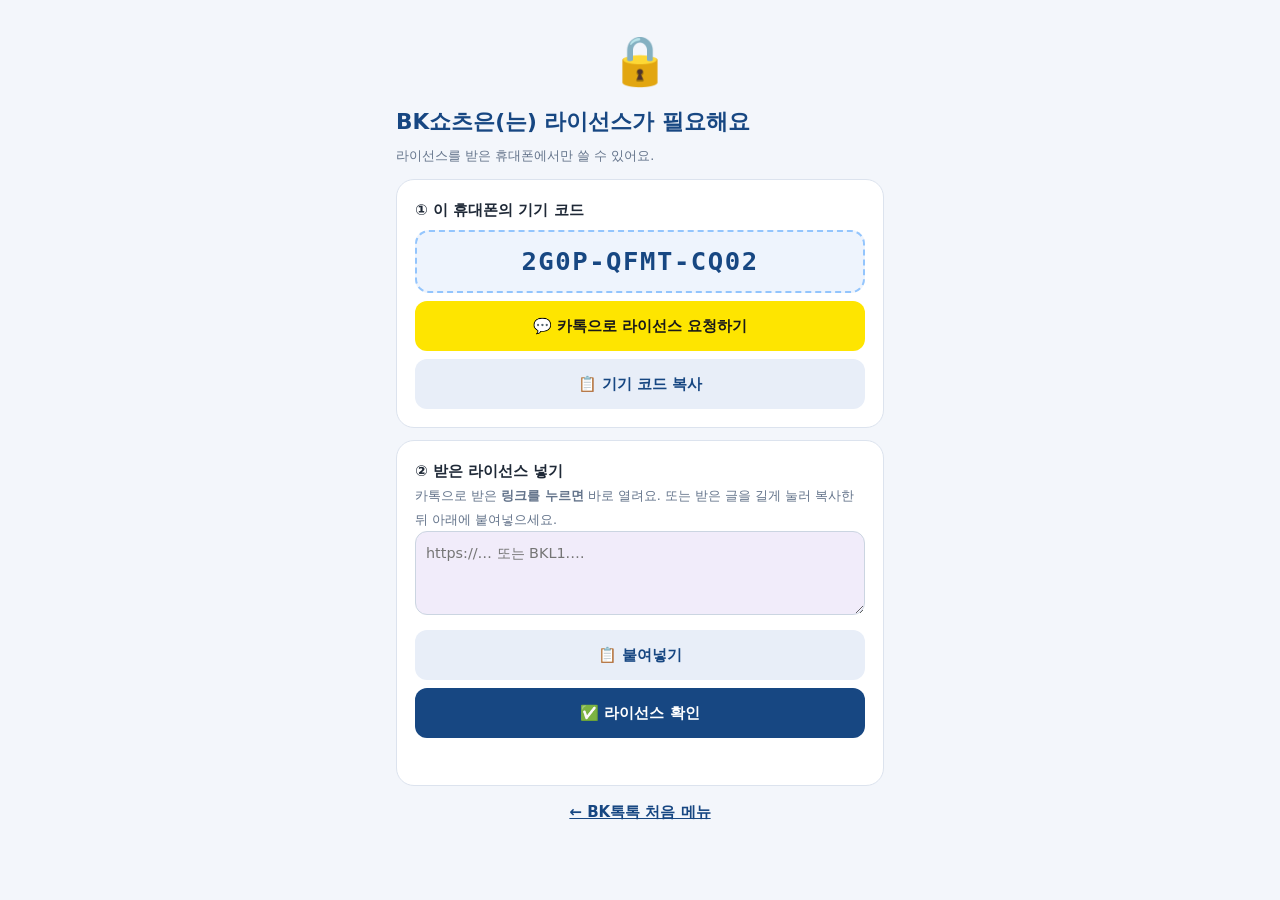
==== commit 7c45cf50: "Add files via upload" ====
--- a/index.html
+++ b/index.html
@@ -395,7 +395,7 @@
       </div>
     </details>
     <footer class="foot-brand"><button type="button" id="bkFoot" aria-label="BK Agent">BK Agent · 비케이</button></footer>
-<!--BKVER--><style>.bkv{text-align:center;margin:0 0 18px;font-size:.82rem;color:#64748b;line-height:1.6}.bkv>.bkv-n{display:inline-block;padding:3px 12px;border-radius:999px;background:#fff;border:1.5px solid #8b5cf633;color:#8b5cf6;font-weight:800}.bkv-ok{color:#15803d;font-weight:800;margin-left:6px}.bkv-warn{display:block;color:#b45309;font-weight:800;margin-top:4px}#bkVerUp{display:block;width:auto!important;margin:8px auto 0!important;padding:10px 16px!important;border-radius:12px!important;border:0!important;background:#8b5cf6!important;color:#fff!important;font-weight:800!important;font-size:.92rem!important}#bkVerLog{text-align:left;margin:12px auto 0;max-width:640px;background:#fff;border:2px dashed #f59e0b;border-radius:14px;padding:10px 14px;color:#334155}#bkVerLog summary{cursor:pointer;font-weight:800;color:#92400e}.bkv-e{border-top:1px solid #f1f5f9;padding:8px 0 2px;margin-top:8px}.bkv-e b{color:#8b5cf6}.bkv-e span{color:#94a3b8;font-size:.78rem}.bkv-e ul{margin:4px 0 0;padding-left:18px}.bkv-e li{margin:2px 0}.bkv-new b{background:#fef3c7;padding:0 6px;border-radius:6px}</style><div class="bkv" id="bkVer"><span class="bkv-n">BK쇼츠 v40 · 2026.11.02</span><span id="bkVerSt"></span><details id="bkVerLog" hidden></details></div><script>(function(){var V={"v": "40", "prefix": "bk-shorts-", "always": false, "log": [["40", "2026.11.02", ["🛠 영상 편집: 🎤 가사 톡톡 맞추기 버튼이 미리보기 바로 아래로 — 화면 · 재생바 · 버튼을 함께 보며 톡 (지금 줄 · 다음 줄 표시 · ↶ 한 줄 전 · ■ 그만)", "🏁 엔딩 길이: 🔒 잠가 둬도 엔딩은 늘리고 줄일 수 있어요 · 🎵 노래 끝까지 엔딩 늘리기 · 카드 시간 최대 60초", "✍️ 엔딩 만든이 표시 (BK 아이콘 + BK AGENT · 글자 바꾸기 · 위치) · 🅑 스티커에 BK 아이콘 · BK AGENT 글씨 · 오프닝 · 엔딩 카드에도 스티커", "🖼 아이콘 그림: BK쇼츠 아이콘 / 내 로고 올리기 (한 번 올리면 다음 영상에서도 그대로)", "휴대폰에서 버튼 줄이 화면 밖으로 넘치던 것 고침"]], ["39", "2026.11.02", ["🛠 영상 편집 순서를 ① 🎬 영상 → ② 🎵 음악 → ③ 💬 자막 → ④ 💾 저장으로 (사진 · 음악을 먼저 맞추고 자막)", "🔒 사진 · 음악 맞춤 잠금 — 잠그면 자막을 맞춰도 장면 길이 · 순서가 안 바뀜 (글씨 · 효과 · 사진 바꾸기는 됨) · ↩ 잠글 때 맞춤으로 되돌리기", "🎤 가사 줄마다 다듬기 — 줄을 누르고 ▶ 들어 보기 · ⏱ 지금 위치로 · ±0.1 / ±0.5초 · 뒤 줄도 같이 · 이 줄부터 다시 톡톡 · 톡 반응 보정(0.2초) · 재생 중 지금 줄 노랗게", "🖼 오프닝 · 엔딩 카드 배경 사진 고르기 (꾹 누르기 / ✂️ 장면 탭) · 흐리게 / 선명하게 / 사진 없이", "🔀 전환 탭 따로 · 새 전환 6가지(마름모 · 페이지 넘기기 · 종이비행기 · 블록 퍼즐 · 빛 대각선 · 블라인드) · 전환 시간 0.2~2초 · ▶ 전환 미리보기", "② 🎵 음악 버튼 줄에 ⬜ 빈칸 넣기 (1~8초) · 「뒤 장면」 이름을 📍 제자리 / 🚃 따라감으로"]], ["38", "2026.11.02", ["사진 탭 맨 위에 🔄 전체 초기화 — 사진 · 동영상 · 글귀 · 음악 · 꾸미기 설정 · 명함 정보를 모두 지우고 처음부터 새로 (라이선스는 그대로)", "🛠 📥 내 사진 보관함 — 사진 탭에서 고른 사진 · 동영상을 휴대폰 안에 자동으로 담아 둠", "🛠 ✂️ 편집 탭: 📷 사진 · 🎞 동영상 고르기 · 📁 내 파일에서 → 보관함에 담기 · 보관함 그림 목록 · 빼기 · 비우기", "🛠 영상 편집: 첫 화면 「📥 내 사진 보관함에서 고르기」 · 🗂 서랍 「📥 보관함에서 가져오기」 · 편집에서 고른 사진도 보관함에 담김"]], ["37", "2026.11.02", ["🛠 첫 화면 아래 탭에 ✂️ 편집 (관리자 미리보기) — 하던 편집이 있으면 「📂 이어서 편집하기」 · 🎬 영상 편집 · 💬 자막 편집 · 🎵 음악 편집 · 🆕 새로 시작", "🛠 영상 편집 화면 위 큰 버튼을 ① 🎬 영상 · ② 💬 자막 · ③ 🎵 음악 · ④ 💾 저장으로 — 첫 화면 ✂️ 편집 탭 이름과 같게", "🎬 영상: ✂️ 장면 · 🧩 순서 · ⬜ 빈칸(따로 꺼냄) · ✨ 꾸미기(효과 + 스티커) / 💬 자막: 🎤 노래 가사 · 💬 장면 글씨 / 🎵 음악: 음악 · ⏱ 장면 맞추기 · 🎙 내 목소리", "사진 줄 꾹 메뉴에 「⬜ 이 장면 앞에 빈칸 넣기」"]], ["36", "2026.11.02", ["🛠 영상 편집 화면 정리: 위에 큰 단계 3개 — ① 🎬 영상 만들기(장면 · 순서 · 글씨·스티커 · 효과) · ② 🎤 노래 맞추기(음악 · 가사 · 장면 맞추기 · 내 목소리) · ③ 💾 마무리(카드·정보 · AI · 저장)", "장면 위 글씨(자막)와 스티커를 「😀 글씨·스티커」 한곳에 · 노래방 가사 자막은 「🎤 가사」 탭에", "「✂️ 여기서 끝 · 🎵 톡톡 넘기기」 줄은 ② 노래 맞추기에서만 보여요 (① 영상 만들기 화면이 넓어짐)", "🔄 다른 사진으로 바꾸기 — 사진 줄 꾹 메뉴 · ✂️ 장면 탭 (시간 · 글씨 · 효과는 그대로, 서랍 · 갤러리 · 폴더에서)", "🗂 사진 줄 꾹 → 서랍에 넣기 (이미 있으면 알려 줌) · 서랍 사진 꾹 → 🙈 서랍에서 빼기 · 다시 꺼내기", "🎤 붙여넣은 가사 자동 저장 · 「✅ 가사 넣기 (저장)」을 안 누르면 알려 줌 · 내 음악이 없으면 🎤 가사 탭에서 바로 MP3 고르기"]], ["35", "2026.11.02", ["🛠 영상 편집: 아래 사진 줄에서 사진을 꾹 눌렀다 떼면 메뉴 — 📄 복사하기 · 📍 몇 번과 몇 번 사이에 한 번 더 넣기 · ↔ 옮기기 · 🗑 지우기 (꾹 누른 채 끌면 지금처럼 옮기기)", "📄 복사하면 미리보기 아래에 「📋 붙여넣기」 — 빨간 커서에서 가까운 장면 사이에 들어가요 (여러 번 가능)", "✂️ 편집 탭 맨 위에 🗂 사진 서랍 — 이 영상에 불러온 사진이 쭉 · 톡 = 커서 자리에 넣기 · 꾹 = 몇 번 사이에 · 📷 갤러리 / 📁 폴더에서 서랍에 담기 (몇 번 썼는지 표시)", "🧩 순서 탭 「순서대로 톡톡」 사진을 꾹 누르면 「몇 번과 몇 번 사이」에 한 번 더 넣기", "미리보기를 작게 해서 아래 편집칸을 넓게 · 🔍 크게 / 작게 버튼", "빨간 커서 손잡이가 화면 왼쪽 끝(휴대폰 뒤로 가기 제스처)에 붙지 않게 사진 줄 양쪽에 여백"]], ["34", "2026.11.02", ["🛠 영상 편집: 미리보기 아래 「⏱ 장면 끝 맞추기」 — ✂️ 여기서 끝(빨간 커서 자리에서 장면 끝내기) · ➡️ 앞 장면을 여기까지(늘리기) · 🎵 들으면서 톡톡 넘기기(노래 들으며 「다음 장면!」 순간마다 톡)", "뒤 장면은 A 그대로(옆 장면만 늘고 줄기) / B 같이 당기기 · 밀기 중에서 골라요 · 0.1초 단위로 맞춤", "장면 길이 −1초 · −0.1 · +0.1 · +1초 버튼 (사진 · 동영상 · 카드 · 빈칸)", "⬜ 빈칸: 🔗 붙어 있는 빈칸 합치기(예: 4+5+1초 → 10초 한 장면) · 전부 합치기 · ◀ 앞 / 뒤 ▶ 장면에 붙이기"]], ["33", "2026.11.02", ["🛠 영상 편집: 보라 재생 동그라미를 크게 (손가락으로 잡기 쉽게) + ◀◀1초 · ◀0.1초 · 0.1초▶ · 1초▶▶ 미세 이동 버튼", "🧩 순서 탭에 ⬜ 빈 장면 — 지금 위치에 빈칸을 끼워 뒤 사진을 밀어 가사에 맞추고, 나중에 빈칸을 사진으로 채우기 (넣어 둔 사진 · 갤러리 · 폴더, 여러 장이면 다음 빈칸들에 차례로)", "➡ 다음 빈칸으로 · 🗑 빈칸 전부 지우기 · 빈칸이 남은 채 저장하면 알려 줌"]], ["32", "2026.11.02", ["🛠 영상 편집: 장면 옮기기 ⏮ 맨 앞 · 맨 뒤 ⏭ · 🔢 몇 번째로 · ✋ 아래 사진 줄에서 사진을 꾹 눌러 끌어서 옮기기", "📌 첫 화면 · 🏁 엔딩 화면 고정 — 자리 고정 · 「섞어서 한 번 더」에 다시 안 나옴 · 오프닝/엔딩 카드 배경으로", "＋ 사진 넣기: 빨간 커서 앞(지금 장면 앞)에 들어가요 (넣는 곳: 커서 앞 / 맨 뒤)", "🔴 빨간 커서 아래 동그라미 손잡이를 잡고 끌기 (끝에 닿으면 저절로 넘어감)", "🔀 장면 전환: 🎲 골고루 섞기 · 속도 · 🥁 박자에 맞춰 넘기기 · 새 전환 6가지(동그랗게 · 하트 · 흐릿하게 · 빙글 · 줌 축소 · 지지직) · 🤖 AI가 장면마다 전환도 골라 줌", "🧩 순서 탭: 🎤 가사 보며 사진 고르기 → 🎬 가사 순서로 영상 만들기 · 🤖 AI가 가사 ↔ 사진 짝짓기 · 🔢 순서대로 톡톡"]], ["31", "2026.11.01", ["🛠 영상 편집: 🎤 가사 글씨 크기 조절 추가 (기본도 더 크게)", "🛠 📋 한 번에 쓰기: 글을 지우고 ✅를 눌러도 자막이 남던 문제 고침 · 🗑 장면 자막 전부 지우기 버튼"]], ["30", "2026.11.01", ["글 쓰는 칸을 누르면 오른쪽 위에 「✕ 지우기」 — 한 번에 싹 지우기, 실수하면 4초 안에 「↩ 되살리기」 (BK톡톡 · BK영상 · BK라이선스도 함께)", "🛠 가사 자막: Gemini 쓰는 순서 안내 고침 (① ＋로 MP3 먼저 올리기 ② 붙여넣기 ③ 보내기)"]], ["29", "2026.11.01", ["🛠 영상 편집: 🎤 노래 가사 자막 — 가사를 붙여넣으면 노래에 맞춰 한 줄씩 (노래방처럼 노랗게 채워짐 · 흰 글씨 · 검은 띠 / 아래 · 가운데 · 위)", "가사 시간 맞추기 3가지: 🤖 Gemini에 MP3를 올려 가사 + 시간 받기 · 👆 노래 들으며 줄마다 톡톡 · ↔ 고르게 나누기 (+ 전체 0.5초씩 당기기 · 늦추기)", "[00:15] 같은 시간이 붙은 가사 · .lrc · .srt 그대로 읽기, [Verse] · [후렴] 표시는 자동으로 빼기", "📁 내 파일에서 여러 장 고르는 방법 안내 (첫 사진을 꾹 누르기)"]], ["28", "2026.11.01", ["🛠 영상 편집: 🎵 소리 탭에 「노래 끝까지 — 사진 시간 자동 맞추기」 — 내 음악(MP3)을 넣으면 노래 길이 · 추천 사진 수(노래 1분에 12~17장)를 보여 줌", "⏱ 지금 사진으로 맞추기: 사진 시간을 노래 길이에 맞게 자동으로 나눔 (최대 12초) · 🔁 사진 한 번 더 섞어서: 한 장 4.5초쯤 되게 사진을 섞어 뒤쪽에 한 번 더 (같은 사진은 붙지 않게 · 최대 2번 더) · ↩ 빼기", "맞추면 끝날 때 음악 5초 동안 부드럽게 줄이기"]], ["27", "2026.11.01", ["사진 고르기에 「📁 내 파일에서」 추가 — 다운받은 사진(다운로드 폴더)이 사진 고르기 화면에 안 보일 때 여기서 골라요 (첫 화면 · 영상 편집 둘 다)", "🛠 영상 편집: 「① 무슨 영상을 만들까요?」에 💪 팀 · 지점 화이팅 추가 — 힘찬 음악 · 예능 자막 · 단체 사진 → 함께한 순간 → 성과 축하 → 다짐 → 「○○지점 화이팅!」 순서와 AI 말투"]], ["26", "2026.11.01", ["휴대폰 ◁(뒤로 가기)를 누르면 「저장하고 나가기 / 그냥 나가기 / 계속 만들기」를 물어봐요 (편집기는 만들던 영상을 저장)", "쓰던 글(글귀 · 자막)은 자동 저장 → 다시 열면 「이어서 하기」"]], ["25", "2026.11.01", ["🛠 🎬 영상 편집(edit.html) 추가 — 관리자 미리보기", "사진 · 동영상 자르기 · 나누기 · 순서 · 속도 · 멈춤 · 원래 소리 · 화면 맞춤 · 중심 맞추기 · 넘어가는 효과 9가지 · 되돌리기", "자막 13가지(예능 · 말풍선 · 뉴스 띠 · 추억 명조 · 손글씨 · 타자기 …) · 이모지 · 가격표 · 할인 배지 · QR · 모자이크(얼굴 가리기) — 화면에서 끌어 옮기기", "효과(줌인 · 흔들림 · 번쩍 · 옛날 필름 · 하트 · 꽃가루 · 눈 · 꽃잎) · 효과음 12가지 · 배경 음악 · 🎤 내 목소리 녹음", "목적 14가지(모임 · 추억 · 가족 행사 · 아이 성장 · 여행 · 가게 홍보 · 메뉴 · 제품 · 회사 · 부동산 · 행사 · 교회 · 블로그 · 내 소개) · 오프닝 · 엔딩 카드(이름 올라가기 · 추모 문구 · 가게 정보 + QR)", "🤖 AI 편집: 모아보기 그림 → ChatGPT · Gemini가 장면 · 자막 · 효과를 정해 줌 → 붙여넣으면 자동으로 · Gemini에 동영상 그대로 보내기", "🏪 가게 정보(브랜드 키트) · 세로 · 가로 · 정사각 MP4 한 번에 · 블로그 대표 이미지 · 자막 파일(SRT) · 블로그 글 요청서 · 이어서 하기"]], ["24", "2026.10.30", ["라이선스 목록에 BK가계부 추가 (기본 잠금 · 이미 받은 라이선스는 그대로)"]], ["23", "2026.10.29", ["카톡 안에서 라이선스 링크를 열면 자동으로 크롬으로 넘겨 거기서 등록 (기기 코드가 둘로 나뉘던 문제)", "카톡 안 브라우저의 잠금 화면은 기기 코드 대신 ‘크롬으로 열기’ 안내"]], ["22", "2026.10.29", ["맨 위 버튼이 많으면 📱 QR을 아래 줄로 옮겨 '앱 설치' 버튼이 잘리지 않게 함"]], ["21", "2026.10.29", ["위쪽에 📱 QR 보여주기 버튼 — 찍으면 BK쇼츠가 바로 열림 · QR 사진 보내기", "라이선스 목록의 BK스튜디오를 BK영상으로"]], ["20", "2026.10.29", ["🎙 말하기 기능을 새 앱 BK스튜디오로 옮기고, BK쇼츠는 사진 영상 만들기(v17)로 되돌림", "예전 설명서 주소(voice-guide.html)는 BK스튜디오 설명서로 자동 이동"]], ["19", "2026.10.29", ["🛠 ⑤ AI 영상 장면 — Flow · Grok · Kling용 장면별 영상 프롬프트 요청서 · 장면 카드 · 장면마다 만든 영상 넣기", "🗣 립싱크 아바타 영상 넣기(내 목소리 파일 저장 → 아바타 MP4) · 같은 영상이 이어지면 한 장면으로 이어 재생", "설명서에 ‘유료 영상 AI와 함께 쓰기’ 추가"]], ["18", "2026.10.29", ["🛠 🎙 말하는 쇼츠(말하기 탭) — 소재 7가지 · 분량 15~60초 · AI 요청서 · 답 정리 · 대본 자동 검사", "목소리: 💻 내 PC 목소리(BK보이스) · 🎧 음성 파일(쉬는 곳 자동 나눔) · 🎤 문장별 직접 녹음 → 자막 · 장면이 목소리에 맞춰 넘어감", "🧬 내 목소리 등록(기준 음성 · 학습용 녹음) · 뉴스 자막 스타일 · 주제 배경 자동 만들기", "📖 설명서(voice-guide.html) · BK보이스 PC 프로그램(bkvoice_pc.zip) 추가"]], ["17", "2026.10.28", ["맨 아래에 버전 표시 + 최신 버전 확인", "관리자용 업데이트 기록 추가"]], ["16", "2026.10.28", ["라이선스 잠금 적용 — 라이선스가 있는 휴대폰에서만 열림"]], ["15 이전", "2026.10.25~27", ["처음 공개(관리자 미리보기) · 사진 + 글귀 + 음악 → 9:16 쇼츠 영상", "전환 효과 · 자막 템플릿 추가"]]]};
+<!--BKVER--><style>.bkv{text-align:center;margin:0 0 18px;font-size:.82rem;color:#64748b;line-height:1.6}.bkv>.bkv-n{display:inline-block;padding:3px 12px;border-radius:999px;background:#fff;border:1.5px solid #8b5cf633;color:#8b5cf6;font-weight:800}.bkv-ok{color:#15803d;font-weight:800;margin-left:6px}.bkv-warn{display:block;color:#b45309;font-weight:800;margin-top:4px}#bkVerUp{display:block;width:auto!important;margin:8px auto 0!important;padding:10px 16px!important;border-radius:12px!important;border:0!important;background:#8b5cf6!important;color:#fff!important;font-weight:800!important;font-size:.92rem!important}#bkVerLog{text-align:left;margin:12px auto 0;max-width:640px;background:#fff;border:2px dashed #f59e0b;border-radius:14px;padding:10px 14px;color:#334155}#bkVerLog summary{cursor:pointer;font-weight:800;color:#92400e}.bkv-e{border-top:1px solid #f1f5f9;padding:8px 0 2px;margin-top:8px}.bkv-e b{color:#8b5cf6}.bkv-e span{color:#94a3b8;font-size:.78rem}.bkv-e ul{margin:4px 0 0;padding-left:18px}.bkv-e li{margin:2px 0}.bkv-new b{background:#fef3c7;padding:0 6px;border-radius:6px}</style><div class="bkv" id="bkVer"><span class="bkv-n">BK쇼츠 v43 · 2026.11.02</span><span id="bkVerSt"></span><details id="bkVerLog" hidden></details></div><script>(function(){var V={"v": "43", "prefix": "bk-shorts-", "always": false, "log": [["43", "2026.11.02", ["🛠 영상 편집: 📷 사진마다 시작 가사 줄 톡톡 — 가사에 맞춰 만든 이미지를 「이 사진이 시작할 가사 줄」에 톡톡 짝지으면 사진마다 길이(9초 · 3초…)가 저절로 맞춰짐 · 🎵 전주부터 · ⏭ 후주 · ↶ 한 장 전 · 🔒 잠겨 있어도 됨"]], ["42", "2026.11.02", ["🛠 영상 편집: 🎬 가사에 맞춰 장면 넘기기 — 사진 순서는 그대로, 사진이 바뀌는 순간을 가사 줄 시작에 맞춤 (자동 · 1줄 · 2줄 · 3줄마다 · 전주 · 후주에 남은 사진 나눔)", "🧲 가까운 가사 줄에 붙이기 — 1초 안쪽으로 어긋난 장면만 가사 줄 시작에 딱 붙임", "🔒 잠겨 있어도 두 버튼은 되고, ↩️ 되돌리기로 취소 가능 (③ 💬 자막 › 🎤 노래 가사 · ② 🎵 음악 › ⏱ 장면 맞추기)"]], ["41", "2026.11.02", ["🛠 영상 편집: 미리보기에서 사진 · 노래가 맞았다 틀어졌다 하던 것 고침 — 미리보기는 가벼운 작은 사진으로 그려서 휴대폰이 멈칫하지 않게 (완성 영상은 원래 화질)", "🔊 소리 늦음 보정 (자동 / 0.1~0.3초) — 휴대폰에서 소리가 늦게 나오는 만큼 그림을 맞춰 보여 줌", "🔍 확인용 딸깍 소리 — 장면이 바뀌는 순간 딸깍 (미리보기에만)", "🔒 잠근 동안 ↩️ 되돌리기는 장면 시간 · 순서를 건드리지 않음 · 장면 톡톡에도 가사와 같은 0.2초 반응 보정", "🔀 노래에 맞춘 영상에서 전환이 길면 짧게 하라고 알려 줌"]], ["40", "2026.11.02", ["🛠 영상 편집: 🎤 가사 톡톡 맞추기 버튼이 미리보기 바로 아래로 — 화면 · 재생바 · 버튼을 함께 보며 톡 (지금 줄 · 다음 줄 표시 · ↶ 한 줄 전 · ■ 그만)", "🏁 엔딩 길이: 🔒 잠가 둬도 엔딩은 늘리고 줄일 수 있어요 · 🎵 노래 끝까지 엔딩 늘리기 · 카드 시간 최대 60초", "✍️ 엔딩 만든이 표시 (BK 아이콘 + BK AGENT · 글자 바꾸기 · 위치) · 🅑 스티커에 BK 아이콘 · BK AGENT 글씨 · 오프닝 · 엔딩 카드에도 스티커", "🖼 아이콘 그림: BK쇼츠 아이콘 / 내 로고 올리기 (한 번 올리면 다음 영상에서도 그대로)", "휴대폰에서 버튼 줄이 화면 밖으로 넘치던 것 고침"]], ["39", "2026.11.02", ["🛠 영상 편집 순서를 ① 🎬 영상 → ② 🎵 음악 → ③ 💬 자막 → ④ 💾 저장으로 (사진 · 음악을 먼저 맞추고 자막)", "🔒 사진 · 음악 맞춤 잠금 — 잠그면 자막을 맞춰도 장면 길이 · 순서가 안 바뀜 (글씨 · 효과 · 사진 바꾸기는 됨) · ↩ 잠글 때 맞춤으로 되돌리기", "🎤 가사 줄마다 다듬기 — 줄을 누르고 ▶ 들어 보기 · ⏱ 지금 위치로 · ±0.1 / ±0.5초 · 뒤 줄도 같이 · 이 줄부터 다시 톡톡 · 톡 반응 보정(0.2초) · 재생 중 지금 줄 노랗게", "🖼 오프닝 · 엔딩 카드 배경 사진 고르기 (꾹 누르기 / ✂️ 장면 탭) · 흐리게 / 선명하게 / 사진 없이", "🔀 전환 탭 따로 · 새 전환 6가지(마름모 · 페이지 넘기기 · 종이비행기 · 블록 퍼즐 · 빛 대각선 · 블라인드) · 전환 시간 0.2~2초 · ▶ 전환 미리보기", "② 🎵 음악 버튼 줄에 ⬜ 빈칸 넣기 (1~8초) · 「뒤 장면」 이름을 📍 제자리 / 🚃 따라감으로"]], ["38", "2026.11.02", ["사진 탭 맨 위에 🔄 전체 초기화 — 사진 · 동영상 · 글귀 · 음악 · 꾸미기 설정 · 명함 정보를 모두 지우고 처음부터 새로 (라이선스는 그대로)", "🛠 📥 내 사진 보관함 — 사진 탭에서 고른 사진 · 동영상을 휴대폰 안에 자동으로 담아 둠", "🛠 ✂️ 편집 탭: 📷 사진 · 🎞 동영상 고르기 · 📁 내 파일에서 → 보관함에 담기 · 보관함 그림 목록 · 빼기 · 비우기", "🛠 영상 편집: 첫 화면 「📥 내 사진 보관함에서 고르기」 · 🗂 서랍 「📥 보관함에서 가져오기」 · 편집에서 고른 사진도 보관함에 담김"]], ["37", "2026.11.02", ["🛠 첫 화면 아래 탭에 ✂️ 편집 (관리자 미리보기) — 하던 편집이 있으면 「📂 이어서 편집하기」 · 🎬 영상 편집 · 💬 자막 편집 · 🎵 음악 편집 · 🆕 새로 시작", "🛠 영상 편집 화면 위 큰 버튼을 ① 🎬 영상 · ② 💬 자막 · ③ 🎵 음악 · ④ 💾 저장으로 — 첫 화면 ✂️ 편집 탭 이름과 같게", "🎬 영상: ✂️ 장면 · 🧩 순서 · ⬜ 빈칸(따로 꺼냄) · ✨ 꾸미기(효과 + 스티커) / 💬 자막: 🎤 노래 가사 · 💬 장면 글씨 / 🎵 음악: 음악 · ⏱ 장면 맞추기 · 🎙 내 목소리", "사진 줄 꾹 메뉴에 「⬜ 이 장면 앞에 빈칸 넣기」"]], ["36", "2026.11.02", ["🛠 영상 편집 화면 정리: 위에 큰 단계 3개 — ① 🎬 영상 만들기(장면 · 순서 · 글씨·스티커 · 효과) · ② 🎤 노래 맞추기(음악 · 가사 · 장면 맞추기 · 내 목소리) · ③ 💾 마무리(카드·정보 · AI · 저장)", "장면 위 글씨(자막)와 스티커를 「😀 글씨·스티커」 한곳에 · 노래방 가사 자막은 「🎤 가사」 탭에", "「✂️ 여기서 끝 · 🎵 톡톡 넘기기」 줄은 ② 노래 맞추기에서만 보여요 (① 영상 만들기 화면이 넓어짐)", "🔄 다른 사진으로 바꾸기 — 사진 줄 꾹 메뉴 · ✂️ 장면 탭 (시간 · 글씨 · 효과는 그대로, 서랍 · 갤러리 · 폴더에서)", "🗂 사진 줄 꾹 → 서랍에 넣기 (이미 있으면 알려 줌) · 서랍 사진 꾹 → 🙈 서랍에서 빼기 · 다시 꺼내기", "🎤 붙여넣은 가사 자동 저장 · 「✅ 가사 넣기 (저장)」을 안 누르면 알려 줌 · 내 음악이 없으면 🎤 가사 탭에서 바로 MP3 고르기"]], ["35", "2026.11.02", ["🛠 영상 편집: 아래 사진 줄에서 사진을 꾹 눌렀다 떼면 메뉴 — 📄 복사하기 · 📍 몇 번과 몇 번 사이에 한 번 더 넣기 · ↔ 옮기기 · 🗑 지우기 (꾹 누른 채 끌면 지금처럼 옮기기)", "📄 복사하면 미리보기 아래에 「📋 붙여넣기」 — 빨간 커서에서 가까운 장면 사이에 들어가요 (여러 번 가능)", "✂️ 편집 탭 맨 위에 🗂 사진 서랍 — 이 영상에 불러온 사진이 쭉 · 톡 = 커서 자리에 넣기 · 꾹 = 몇 번 사이에 · 📷 갤러리 / 📁 폴더에서 서랍에 담기 (몇 번 썼는지 표시)", "🧩 순서 탭 「순서대로 톡톡」 사진을 꾹 누르면 「몇 번과 몇 번 사이」에 한 번 더 넣기", "미리보기를 작게 해서 아래 편집칸을 넓게 · 🔍 크게 / 작게 버튼", "빨간 커서 손잡이가 화면 왼쪽 끝(휴대폰 뒤로 가기 제스처)에 붙지 않게 사진 줄 양쪽에 여백"]], ["34", "2026.11.02", ["🛠 영상 편집: 미리보기 아래 「⏱ 장면 끝 맞추기」 — ✂️ 여기서 끝(빨간 커서 자리에서 장면 끝내기) · ➡️ 앞 장면을 여기까지(늘리기) · 🎵 들으면서 톡톡 넘기기(노래 들으며 「다음 장면!」 순간마다 톡)", "뒤 장면은 A 그대로(옆 장면만 늘고 줄기) / B 같이 당기기 · 밀기 중에서 골라요 · 0.1초 단위로 맞춤", "장면 길이 −1초 · −0.1 · +0.1 · +1초 버튼 (사진 · 동영상 · 카드 · 빈칸)", "⬜ 빈칸: 🔗 붙어 있는 빈칸 합치기(예: 4+5+1초 → 10초 한 장면) · 전부 합치기 · ◀ 앞 / 뒤 ▶ 장면에 붙이기"]], ["33", "2026.11.02", ["🛠 영상 편집: 보라 재생 동그라미를 크게 (손가락으로 잡기 쉽게) + ◀◀1초 · ◀0.1초 · 0.1초▶ · 1초▶▶ 미세 이동 버튼", "🧩 순서 탭에 ⬜ 빈 장면 — 지금 위치에 빈칸을 끼워 뒤 사진을 밀어 가사에 맞추고, 나중에 빈칸을 사진으로 채우기 (넣어 둔 사진 · 갤러리 · 폴더, 여러 장이면 다음 빈칸들에 차례로)", "➡ 다음 빈칸으로 · 🗑 빈칸 전부 지우기 · 빈칸이 남은 채 저장하면 알려 줌"]], ["32", "2026.11.02", ["🛠 영상 편집: 장면 옮기기 ⏮ 맨 앞 · 맨 뒤 ⏭ · 🔢 몇 번째로 · ✋ 아래 사진 줄에서 사진을 꾹 눌러 끌어서 옮기기", "📌 첫 화면 · 🏁 엔딩 화면 고정 — 자리 고정 · 「섞어서 한 번 더」에 다시 안 나옴 · 오프닝/엔딩 카드 배경으로", "＋ 사진 넣기: 빨간 커서 앞(지금 장면 앞)에 들어가요 (넣는 곳: 커서 앞 / 맨 뒤)", "🔴 빨간 커서 아래 동그라미 손잡이를 잡고 끌기 (끝에 닿으면 저절로 넘어감)", "🔀 장면 전환: 🎲 골고루 섞기 · 속도 · 🥁 박자에 맞춰 넘기기 · 새 전환 6가지(동그랗게 · 하트 · 흐릿하게 · 빙글 · 줌 축소 · 지지직) · 🤖 AI가 장면마다 전환도 골라 줌", "🧩 순서 탭: 🎤 가사 보며 사진 고르기 → 🎬 가사 순서로 영상 만들기 · 🤖 AI가 가사 ↔ 사진 짝짓기 · 🔢 순서대로 톡톡"]], ["31", "2026.11.01", ["🛠 영상 편집: 🎤 가사 글씨 크기 조절 추가 (기본도 더 크게)", "🛠 📋 한 번에 쓰기: 글을 지우고 ✅를 눌러도 자막이 남던 문제 고침 · 🗑 장면 자막 전부 지우기 버튼"]], ["30", "2026.11.01", ["글 쓰는 칸을 누르면 오른쪽 위에 「✕ 지우기」 — 한 번에 싹 지우기, 실수하면 4초 안에 「↩ 되살리기」 (BK톡톡 · BK영상 · BK라이선스도 함께)", "🛠 가사 자막: Gemini 쓰는 순서 안내 고침 (① ＋로 MP3 먼저 올리기 ② 붙여넣기 ③ 보내기)"]], ["29", "2026.11.01", ["🛠 영상 편집: 🎤 노래 가사 자막 — 가사를 붙여넣으면 노래에 맞춰 한 줄씩 (노래방처럼 노랗게 채워짐 · 흰 글씨 · 검은 띠 / 아래 · 가운데 · 위)", "가사 시간 맞추기 3가지: 🤖 Gemini에 MP3를 올려 가사 + 시간 받기 · 👆 노래 들으며 줄마다 톡톡 · ↔ 고르게 나누기 (+ 전체 0.5초씩 당기기 · 늦추기)", "[00:15] 같은 시간이 붙은 가사 · .lrc · .srt 그대로 읽기, [Verse] · [후렴] 표시는 자동으로 빼기", "📁 내 파일에서 여러 장 고르는 방법 안내 (첫 사진을 꾹 누르기)"]], ["28", "2026.11.01", ["🛠 영상 편집: 🎵 소리 탭에 「노래 끝까지 — 사진 시간 자동 맞추기」 — 내 음악(MP3)을 넣으면 노래 길이 · 추천 사진 수(노래 1분에 12~17장)를 보여 줌", "⏱ 지금 사진으로 맞추기: 사진 시간을 노래 길이에 맞게 자동으로 나눔 (최대 12초) · 🔁 사진 한 번 더 섞어서: 한 장 4.5초쯤 되게 사진을 섞어 뒤쪽에 한 번 더 (같은 사진은 붙지 않게 · 최대 2번 더) · ↩ 빼기", "맞추면 끝날 때 음악 5초 동안 부드럽게 줄이기"]], ["27", "2026.11.01", ["사진 고르기에 「📁 내 파일에서」 추가 — 다운받은 사진(다운로드 폴더)이 사진 고르기 화면에 안 보일 때 여기서 골라요 (첫 화면 · 영상 편집 둘 다)", "🛠 영상 편집: 「① 무슨 영상을 만들까요?」에 💪 팀 · 지점 화이팅 추가 — 힘찬 음악 · 예능 자막 · 단체 사진 → 함께한 순간 → 성과 축하 → 다짐 → 「○○지점 화이팅!」 순서와 AI 말투"]], ["26", "2026.11.01", ["휴대폰 ◁(뒤로 가기)를 누르면 「저장하고 나가기 / 그냥 나가기 / 계속 만들기」를 물어봐요 (편집기는 만들던 영상을 저장)", "쓰던 글(글귀 · 자막)은 자동 저장 → 다시 열면 「이어서 하기」"]], ["25", "2026.11.01", ["🛠 🎬 영상 편집(edit.html) 추가 — 관리자 미리보기", "사진 · 동영상 자르기 · 나누기 · 순서 · 속도 · 멈춤 · 원래 소리 · 화면 맞춤 · 중심 맞추기 · 넘어가는 효과 9가지 · 되돌리기", "자막 13가지(예능 · 말풍선 · 뉴스 띠 · 추억 명조 · 손글씨 · 타자기 …) · 이모지 · 가격표 · 할인 배지 · QR · 모자이크(얼굴 가리기) — 화면에서 끌어 옮기기", "효과(줌인 · 흔들림 · 번쩍 · 옛날 필름 · 하트 · 꽃가루 · 눈 · 꽃잎) · 효과음 12가지 · 배경 음악 · 🎤 내 목소리 녹음", "목적 14가지(모임 · 추억 · 가족 행사 · 아이 성장 · 여행 · 가게 홍보 · 메뉴 · 제품 · 회사 · 부동산 · 행사 · 교회 · 블로그 · 내 소개) · 오프닝 · 엔딩 카드(이름 올라가기 · 추모 문구 · 가게 정보 + QR)", "🤖 AI 편집: 모아보기 그림 → ChatGPT · Gemini가 장면 · 자막 · 효과를 정해 줌 → 붙여넣으면 자동으로 · Gemini에 동영상 그대로 보내기", "🏪 가게 정보(브랜드 키트) · 세로 · 가로 · 정사각 MP4 한 번에 · 블로그 대표 이미지 · 자막 파일(SRT) · 블로그 글 요청서 · 이어서 하기"]], ["24", "2026.10.30", ["라이선스 목록에 BK가계부 추가 (기본 잠금 · 이미 받은 라이선스는 그대로)"]], ["23", "2026.10.29", ["카톡 안에서 라이선스 링크를 열면 자동으로 크롬으로 넘겨 거기서 등록 (기기 코드가 둘로 나뉘던 문제)", "카톡 안 브라우저의 잠금 화면은 기기 코드 대신 ‘크롬으로 열기’ 안내"]], ["22", "2026.10.29", ["맨 위 버튼이 많으면 📱 QR을 아래 줄로 옮겨 '앱 설치' 버튼이 잘리지 않게 함"]], ["21", "2026.10.29", ["위쪽에 📱 QR 보여주기 버튼 — 찍으면 BK쇼츠가 바로 열림 · QR 사진 보내기", "라이선스 목록의 BK스튜디오를 BK영상으로"]], ["20", "2026.10.29", ["🎙 말하기 기능을 새 앱 BK스튜디오로 옮기고, BK쇼츠는 사진 영상 만들기(v17)로 되돌림", "예전 설명서 주소(voice-guide.html)는 BK스튜디오 설명서로 자동 이동"]], ["19", "2026.10.29", ["🛠 ⑤ AI 영상 장면 — Flow · Grok · Kling용 장면별 영상 프롬프트 요청서 · 장면 카드 · 장면마다 만든 영상 넣기", "🗣 립싱크 아바타 영상 넣기(내 목소리 파일 저장 → 아바타 MP4) · 같은 영상이 이어지면 한 장면으로 이어 재생", "설명서에 ‘유료 영상 AI와 함께 쓰기’ 추가"]], ["18", "2026.10.29", ["🛠 🎙 말하는 쇼츠(말하기 탭) — 소재 7가지 · 분량 15~60초 · AI 요청서 · 답 정리 · 대본 자동 검사", "목소리: 💻 내 PC 목소리(BK보이스) · 🎧 음성 파일(쉬는 곳 자동 나눔) · 🎤 문장별 직접 녹음 → 자막 · 장면이 목소리에 맞춰 넘어감", "🧬 내 목소리 등록(기준 음성 · 학습용 녹음) · 뉴스 자막 스타일 · 주제 배경 자동 만들기", "📖 설명서(voice-guide.html) · BK보이스 PC 프로그램(bkvoice_pc.zip) 추가"]], ["17", "2026.10.28", ["맨 아래에 버전 표시 + 최신 버전 확인", "관리자용 업데이트 기록 추가"]], ["16", "2026.10.28", ["라이선스 잠금 적용 — 라이선스가 있는 휴대폰에서만 열림"]], ["15 이전", "2026.10.25~27", ["처음 공개(관리자 미리보기) · 사진 + 글귀 + 음악 → 9:16 쇼츠 영상", "전환 효과 · 자막 템플릿 추가"]]]};
 function $(i){return document.getElementById(i)}
 var adm=function(){try{return V.always||localStorage.getItem('bkAdmin')==='1'}catch(e){return !!V.always}};
 var box=$('bkVer'),st=$('bkVerSt'),lg=$('bkVerLog');
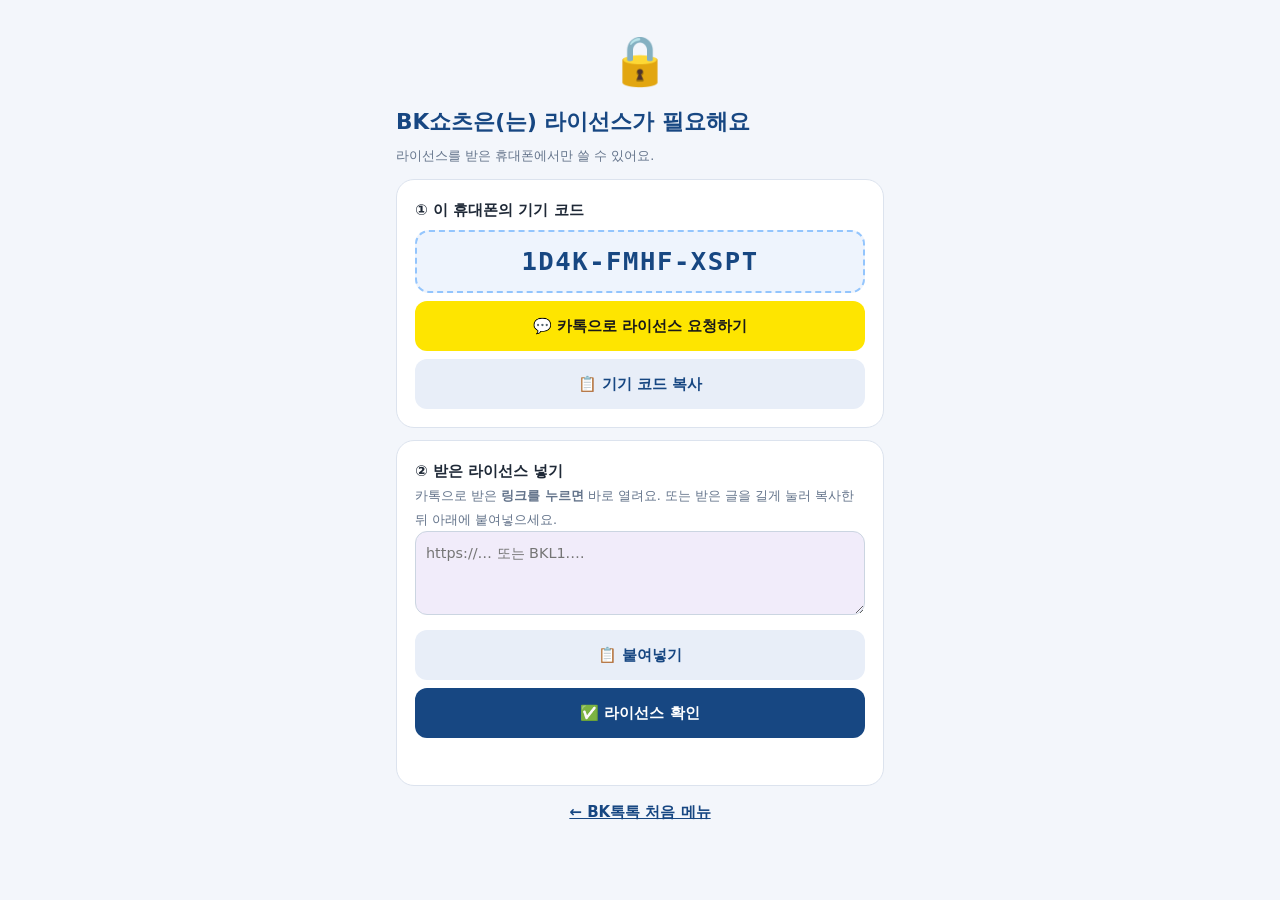
==== commit ab1a189e: "Add files via upload" ====
--- a/index.html
+++ b/index.html
@@ -395,7 +395,7 @@
       </div>
     </details>
     <footer class="foot-brand"><button type="button" id="bkFoot" aria-label="BK Agent">BK Agent · 비케이</button></footer>
-<!--BKVER--><style>.bkv{text-align:center;margin:0 0 18px;font-size:.82rem;color:#64748b;line-height:1.6}.bkv>.bkv-n{display:inline-block;padding:3px 12px;border-radius:999px;background:#fff;border:1.5px solid #8b5cf633;color:#8b5cf6;font-weight:800}.bkv-ok{color:#15803d;font-weight:800;margin-left:6px}.bkv-warn{display:block;color:#b45309;font-weight:800;margin-top:4px}#bkVerUp{display:block;width:auto!important;margin:8px auto 0!important;padding:10px 16px!important;border-radius:12px!important;border:0!important;background:#8b5cf6!important;color:#fff!important;font-weight:800!important;font-size:.92rem!important}#bkVerLog{text-align:left;margin:12px auto 0;max-width:640px;background:#fff;border:2px dashed #f59e0b;border-radius:14px;padding:10px 14px;color:#334155}#bkVerLog summary{cursor:pointer;font-weight:800;color:#92400e}.bkv-e{border-top:1px solid #f1f5f9;padding:8px 0 2px;margin-top:8px}.bkv-e b{color:#8b5cf6}.bkv-e span{color:#94a3b8;font-size:.78rem}.bkv-e ul{margin:4px 0 0;padding-left:18px}.bkv-e li{margin:2px 0}.bkv-new b{background:#fef3c7;padding:0 6px;border-radius:6px}</style><div class="bkv" id="bkVer"><span class="bkv-n">BK쇼츠 v43 · 2026.11.02</span><span id="bkVerSt"></span><details id="bkVerLog" hidden></details></div><script>(function(){var V={"v": "43", "prefix": "bk-shorts-", "always": false, "log": [["43", "2026.11.02", ["🛠 영상 편집: 📷 사진마다 시작 가사 줄 톡톡 — 가사에 맞춰 만든 이미지를 「이 사진이 시작할 가사 줄」에 톡톡 짝지으면 사진마다 길이(9초 · 3초…)가 저절로 맞춰짐 · 🎵 전주부터 · ⏭ 후주 · ↶ 한 장 전 · 🔒 잠겨 있어도 됨"]], ["42", "2026.11.02", ["🛠 영상 편집: 🎬 가사에 맞춰 장면 넘기기 — 사진 순서는 그대로, 사진이 바뀌는 순간을 가사 줄 시작에 맞춤 (자동 · 1줄 · 2줄 · 3줄마다 · 전주 · 후주에 남은 사진 나눔)", "🧲 가까운 가사 줄에 붙이기 — 1초 안쪽으로 어긋난 장면만 가사 줄 시작에 딱 붙임", "🔒 잠겨 있어도 두 버튼은 되고, ↩️ 되돌리기로 취소 가능 (③ 💬 자막 › 🎤 노래 가사 · ② 🎵 음악 › ⏱ 장면 맞추기)"]], ["41", "2026.11.02", ["🛠 영상 편집: 미리보기에서 사진 · 노래가 맞았다 틀어졌다 하던 것 고침 — 미리보기는 가벼운 작은 사진으로 그려서 휴대폰이 멈칫하지 않게 (완성 영상은 원래 화질)", "🔊 소리 늦음 보정 (자동 / 0.1~0.3초) — 휴대폰에서 소리가 늦게 나오는 만큼 그림을 맞춰 보여 줌", "🔍 확인용 딸깍 소리 — 장면이 바뀌는 순간 딸깍 (미리보기에만)", "🔒 잠근 동안 ↩️ 되돌리기는 장면 시간 · 순서를 건드리지 않음 · 장면 톡톡에도 가사와 같은 0.2초 반응 보정", "🔀 노래에 맞춘 영상에서 전환이 길면 짧게 하라고 알려 줌"]], ["40", "2026.11.02", ["🛠 영상 편집: 🎤 가사 톡톡 맞추기 버튼이 미리보기 바로 아래로 — 화면 · 재생바 · 버튼을 함께 보며 톡 (지금 줄 · 다음 줄 표시 · ↶ 한 줄 전 · ■ 그만)", "🏁 엔딩 길이: 🔒 잠가 둬도 엔딩은 늘리고 줄일 수 있어요 · 🎵 노래 끝까지 엔딩 늘리기 · 카드 시간 최대 60초", "✍️ 엔딩 만든이 표시 (BK 아이콘 + BK AGENT · 글자 바꾸기 · 위치) · 🅑 스티커에 BK 아이콘 · BK AGENT 글씨 · 오프닝 · 엔딩 카드에도 스티커", "🖼 아이콘 그림: BK쇼츠 아이콘 / 내 로고 올리기 (한 번 올리면 다음 영상에서도 그대로)", "휴대폰에서 버튼 줄이 화면 밖으로 넘치던 것 고침"]], ["39", "2026.11.02", ["🛠 영상 편집 순서를 ① 🎬 영상 → ② 🎵 음악 → ③ 💬 자막 → ④ 💾 저장으로 (사진 · 음악을 먼저 맞추고 자막)", "🔒 사진 · 음악 맞춤 잠금 — 잠그면 자막을 맞춰도 장면 길이 · 순서가 안 바뀜 (글씨 · 효과 · 사진 바꾸기는 됨) · ↩ 잠글 때 맞춤으로 되돌리기", "🎤 가사 줄마다 다듬기 — 줄을 누르고 ▶ 들어 보기 · ⏱ 지금 위치로 · ±0.1 / ±0.5초 · 뒤 줄도 같이 · 이 줄부터 다시 톡톡 · 톡 반응 보정(0.2초) · 재생 중 지금 줄 노랗게", "🖼 오프닝 · 엔딩 카드 배경 사진 고르기 (꾹 누르기 / ✂️ 장면 탭) · 흐리게 / 선명하게 / 사진 없이", "🔀 전환 탭 따로 · 새 전환 6가지(마름모 · 페이지 넘기기 · 종이비행기 · 블록 퍼즐 · 빛 대각선 · 블라인드) · 전환 시간 0.2~2초 · ▶ 전환 미리보기", "② 🎵 음악 버튼 줄에 ⬜ 빈칸 넣기 (1~8초) · 「뒤 장면」 이름을 📍 제자리 / 🚃 따라감으로"]], ["38", "2026.11.02", ["사진 탭 맨 위에 🔄 전체 초기화 — 사진 · 동영상 · 글귀 · 음악 · 꾸미기 설정 · 명함 정보를 모두 지우고 처음부터 새로 (라이선스는 그대로)", "🛠 📥 내 사진 보관함 — 사진 탭에서 고른 사진 · 동영상을 휴대폰 안에 자동으로 담아 둠", "🛠 ✂️ 편집 탭: 📷 사진 · 🎞 동영상 고르기 · 📁 내 파일에서 → 보관함에 담기 · 보관함 그림 목록 · 빼기 · 비우기", "🛠 영상 편집: 첫 화면 「📥 내 사진 보관함에서 고르기」 · 🗂 서랍 「📥 보관함에서 가져오기」 · 편집에서 고른 사진도 보관함에 담김"]], ["37", "2026.11.02", ["🛠 첫 화면 아래 탭에 ✂️ 편집 (관리자 미리보기) — 하던 편집이 있으면 「📂 이어서 편집하기」 · 🎬 영상 편집 · 💬 자막 편집 · 🎵 음악 편집 · 🆕 새로 시작", "🛠 영상 편집 화면 위 큰 버튼을 ① 🎬 영상 · ② 💬 자막 · ③ 🎵 음악 · ④ 💾 저장으로 — 첫 화면 ✂️ 편집 탭 이름과 같게", "🎬 영상: ✂️ 장면 · 🧩 순서 · ⬜ 빈칸(따로 꺼냄) · ✨ 꾸미기(효과 + 스티커) / 💬 자막: 🎤 노래 가사 · 💬 장면 글씨 / 🎵 음악: 음악 · ⏱ 장면 맞추기 · 🎙 내 목소리", "사진 줄 꾹 메뉴에 「⬜ 이 장면 앞에 빈칸 넣기」"]], ["36", "2026.11.02", ["🛠 영상 편집 화면 정리: 위에 큰 단계 3개 — ① 🎬 영상 만들기(장면 · 순서 · 글씨·스티커 · 효과) · ② 🎤 노래 맞추기(음악 · 가사 · 장면 맞추기 · 내 목소리) · ③ 💾 마무리(카드·정보 · AI · 저장)", "장면 위 글씨(자막)와 스티커를 「😀 글씨·스티커」 한곳에 · 노래방 가사 자막은 「🎤 가사」 탭에", "「✂️ 여기서 끝 · 🎵 톡톡 넘기기」 줄은 ② 노래 맞추기에서만 보여요 (① 영상 만들기 화면이 넓어짐)", "🔄 다른 사진으로 바꾸기 — 사진 줄 꾹 메뉴 · ✂️ 장면 탭 (시간 · 글씨 · 효과는 그대로, 서랍 · 갤러리 · 폴더에서)", "🗂 사진 줄 꾹 → 서랍에 넣기 (이미 있으면 알려 줌) · 서랍 사진 꾹 → 🙈 서랍에서 빼기 · 다시 꺼내기", "🎤 붙여넣은 가사 자동 저장 · 「✅ 가사 넣기 (저장)」을 안 누르면 알려 줌 · 내 음악이 없으면 🎤 가사 탭에서 바로 MP3 고르기"]], ["35", "2026.11.02", ["🛠 영상 편집: 아래 사진 줄에서 사진을 꾹 눌렀다 떼면 메뉴 — 📄 복사하기 · 📍 몇 번과 몇 번 사이에 한 번 더 넣기 · ↔ 옮기기 · 🗑 지우기 (꾹 누른 채 끌면 지금처럼 옮기기)", "📄 복사하면 미리보기 아래에 「📋 붙여넣기」 — 빨간 커서에서 가까운 장면 사이에 들어가요 (여러 번 가능)", "✂️ 편집 탭 맨 위에 🗂 사진 서랍 — 이 영상에 불러온 사진이 쭉 · 톡 = 커서 자리에 넣기 · 꾹 = 몇 번 사이에 · 📷 갤러리 / 📁 폴더에서 서랍에 담기 (몇 번 썼는지 표시)", "🧩 순서 탭 「순서대로 톡톡」 사진을 꾹 누르면 「몇 번과 몇 번 사이」에 한 번 더 넣기", "미리보기를 작게 해서 아래 편집칸을 넓게 · 🔍 크게 / 작게 버튼", "빨간 커서 손잡이가 화면 왼쪽 끝(휴대폰 뒤로 가기 제스처)에 붙지 않게 사진 줄 양쪽에 여백"]], ["34", "2026.11.02", ["🛠 영상 편집: 미리보기 아래 「⏱ 장면 끝 맞추기」 — ✂️ 여기서 끝(빨간 커서 자리에서 장면 끝내기) · ➡️ 앞 장면을 여기까지(늘리기) · 🎵 들으면서 톡톡 넘기기(노래 들으며 「다음 장면!」 순간마다 톡)", "뒤 장면은 A 그대로(옆 장면만 늘고 줄기) / B 같이 당기기 · 밀기 중에서 골라요 · 0.1초 단위로 맞춤", "장면 길이 −1초 · −0.1 · +0.1 · +1초 버튼 (사진 · 동영상 · 카드 · 빈칸)", "⬜ 빈칸: 🔗 붙어 있는 빈칸 합치기(예: 4+5+1초 → 10초 한 장면) · 전부 합치기 · ◀ 앞 / 뒤 ▶ 장면에 붙이기"]], ["33", "2026.11.02", ["🛠 영상 편집: 보라 재생 동그라미를 크게 (손가락으로 잡기 쉽게) + ◀◀1초 · ◀0.1초 · 0.1초▶ · 1초▶▶ 미세 이동 버튼", "🧩 순서 탭에 ⬜ 빈 장면 — 지금 위치에 빈칸을 끼워 뒤 사진을 밀어 가사에 맞추고, 나중에 빈칸을 사진으로 채우기 (넣어 둔 사진 · 갤러리 · 폴더, 여러 장이면 다음 빈칸들에 차례로)", "➡ 다음 빈칸으로 · 🗑 빈칸 전부 지우기 · 빈칸이 남은 채 저장하면 알려 줌"]], ["32", "2026.11.02", ["🛠 영상 편집: 장면 옮기기 ⏮ 맨 앞 · 맨 뒤 ⏭ · 🔢 몇 번째로 · ✋ 아래 사진 줄에서 사진을 꾹 눌러 끌어서 옮기기", "📌 첫 화면 · 🏁 엔딩 화면 고정 — 자리 고정 · 「섞어서 한 번 더」에 다시 안 나옴 · 오프닝/엔딩 카드 배경으로", "＋ 사진 넣기: 빨간 커서 앞(지금 장면 앞)에 들어가요 (넣는 곳: 커서 앞 / 맨 뒤)", "🔴 빨간 커서 아래 동그라미 손잡이를 잡고 끌기 (끝에 닿으면 저절로 넘어감)", "🔀 장면 전환: 🎲 골고루 섞기 · 속도 · 🥁 박자에 맞춰 넘기기 · 새 전환 6가지(동그랗게 · 하트 · 흐릿하게 · 빙글 · 줌 축소 · 지지직) · 🤖 AI가 장면마다 전환도 골라 줌", "🧩 순서 탭: 🎤 가사 보며 사진 고르기 → 🎬 가사 순서로 영상 만들기 · 🤖 AI가 가사 ↔ 사진 짝짓기 · 🔢 순서대로 톡톡"]], ["31", "2026.11.01", ["🛠 영상 편집: 🎤 가사 글씨 크기 조절 추가 (기본도 더 크게)", "🛠 📋 한 번에 쓰기: 글을 지우고 ✅를 눌러도 자막이 남던 문제 고침 · 🗑 장면 자막 전부 지우기 버튼"]], ["30", "2026.11.01", ["글 쓰는 칸을 누르면 오른쪽 위에 「✕ 지우기」 — 한 번에 싹 지우기, 실수하면 4초 안에 「↩ 되살리기」 (BK톡톡 · BK영상 · BK라이선스도 함께)", "🛠 가사 자막: Gemini 쓰는 순서 안내 고침 (① ＋로 MP3 먼저 올리기 ② 붙여넣기 ③ 보내기)"]], ["29", "2026.11.01", ["🛠 영상 편집: 🎤 노래 가사 자막 — 가사를 붙여넣으면 노래에 맞춰 한 줄씩 (노래방처럼 노랗게 채워짐 · 흰 글씨 · 검은 띠 / 아래 · 가운데 · 위)", "가사 시간 맞추기 3가지: 🤖 Gemini에 MP3를 올려 가사 + 시간 받기 · 👆 노래 들으며 줄마다 톡톡 · ↔ 고르게 나누기 (+ 전체 0.5초씩 당기기 · 늦추기)", "[00:15] 같은 시간이 붙은 가사 · .lrc · .srt 그대로 읽기, [Verse] · [후렴] 표시는 자동으로 빼기", "📁 내 파일에서 여러 장 고르는 방법 안내 (첫 사진을 꾹 누르기)"]], ["28", "2026.11.01", ["🛠 영상 편집: 🎵 소리 탭에 「노래 끝까지 — 사진 시간 자동 맞추기」 — 내 음악(MP3)을 넣으면 노래 길이 · 추천 사진 수(노래 1분에 12~17장)를 보여 줌", "⏱ 지금 사진으로 맞추기: 사진 시간을 노래 길이에 맞게 자동으로 나눔 (최대 12초) · 🔁 사진 한 번 더 섞어서: 한 장 4.5초쯤 되게 사진을 섞어 뒤쪽에 한 번 더 (같은 사진은 붙지 않게 · 최대 2번 더) · ↩ 빼기", "맞추면 끝날 때 음악 5초 동안 부드럽게 줄이기"]], ["27", "2026.11.01", ["사진 고르기에 「📁 내 파일에서」 추가 — 다운받은 사진(다운로드 폴더)이 사진 고르기 화면에 안 보일 때 여기서 골라요 (첫 화면 · 영상 편집 둘 다)", "🛠 영상 편집: 「① 무슨 영상을 만들까요?」에 💪 팀 · 지점 화이팅 추가 — 힘찬 음악 · 예능 자막 · 단체 사진 → 함께한 순간 → 성과 축하 → 다짐 → 「○○지점 화이팅!」 순서와 AI 말투"]], ["26", "2026.11.01", ["휴대폰 ◁(뒤로 가기)를 누르면 「저장하고 나가기 / 그냥 나가기 / 계속 만들기」를 물어봐요 (편집기는 만들던 영상을 저장)", "쓰던 글(글귀 · 자막)은 자동 저장 → 다시 열면 「이어서 하기」"]], ["25", "2026.11.01", ["🛠 🎬 영상 편집(edit.html) 추가 — 관리자 미리보기", "사진 · 동영상 자르기 · 나누기 · 순서 · 속도 · 멈춤 · 원래 소리 · 화면 맞춤 · 중심 맞추기 · 넘어가는 효과 9가지 · 되돌리기", "자막 13가지(예능 · 말풍선 · 뉴스 띠 · 추억 명조 · 손글씨 · 타자기 …) · 이모지 · 가격표 · 할인 배지 · QR · 모자이크(얼굴 가리기) — 화면에서 끌어 옮기기", "효과(줌인 · 흔들림 · 번쩍 · 옛날 필름 · 하트 · 꽃가루 · 눈 · 꽃잎) · 효과음 12가지 · 배경 음악 · 🎤 내 목소리 녹음", "목적 14가지(모임 · 추억 · 가족 행사 · 아이 성장 · 여행 · 가게 홍보 · 메뉴 · 제품 · 회사 · 부동산 · 행사 · 교회 · 블로그 · 내 소개) · 오프닝 · 엔딩 카드(이름 올라가기 · 추모 문구 · 가게 정보 + QR)", "🤖 AI 편집: 모아보기 그림 → ChatGPT · Gemini가 장면 · 자막 · 효과를 정해 줌 → 붙여넣으면 자동으로 · Gemini에 동영상 그대로 보내기", "🏪 가게 정보(브랜드 키트) · 세로 · 가로 · 정사각 MP4 한 번에 · 블로그 대표 이미지 · 자막 파일(SRT) · 블로그 글 요청서 · 이어서 하기"]], ["24", "2026.10.30", ["라이선스 목록에 BK가계부 추가 (기본 잠금 · 이미 받은 라이선스는 그대로)"]], ["23", "2026.10.29", ["카톡 안에서 라이선스 링크를 열면 자동으로 크롬으로 넘겨 거기서 등록 (기기 코드가 둘로 나뉘던 문제)", "카톡 안 브라우저의 잠금 화면은 기기 코드 대신 ‘크롬으로 열기’ 안내"]], ["22", "2026.10.29", ["맨 위 버튼이 많으면 📱 QR을 아래 줄로 옮겨 '앱 설치' 버튼이 잘리지 않게 함"]], ["21", "2026.10.29", ["위쪽에 📱 QR 보여주기 버튼 — 찍으면 BK쇼츠가 바로 열림 · QR 사진 보내기", "라이선스 목록의 BK스튜디오를 BK영상으로"]], ["20", "2026.10.29", ["🎙 말하기 기능을 새 앱 BK스튜디오로 옮기고, BK쇼츠는 사진 영상 만들기(v17)로 되돌림", "예전 설명서 주소(voice-guide.html)는 BK스튜디오 설명서로 자동 이동"]], ["19", "2026.10.29", ["🛠 ⑤ AI 영상 장면 — Flow · Grok · Kling용 장면별 영상 프롬프트 요청서 · 장면 카드 · 장면마다 만든 영상 넣기", "🗣 립싱크 아바타 영상 넣기(내 목소리 파일 저장 → 아바타 MP4) · 같은 영상이 이어지면 한 장면으로 이어 재생", "설명서에 ‘유료 영상 AI와 함께 쓰기’ 추가"]], ["18", "2026.10.29", ["🛠 🎙 말하는 쇼츠(말하기 탭) — 소재 7가지 · 분량 15~60초 · AI 요청서 · 답 정리 · 대본 자동 검사", "목소리: 💻 내 PC 목소리(BK보이스) · 🎧 음성 파일(쉬는 곳 자동 나눔) · 🎤 문장별 직접 녹음 → 자막 · 장면이 목소리에 맞춰 넘어감", "🧬 내 목소리 등록(기준 음성 · 학습용 녹음) · 뉴스 자막 스타일 · 주제 배경 자동 만들기", "📖 설명서(voice-guide.html) · BK보이스 PC 프로그램(bkvoice_pc.zip) 추가"]], ["17", "2026.10.28", ["맨 아래에 버전 표시 + 최신 버전 확인", "관리자용 업데이트 기록 추가"]], ["16", "2026.10.28", ["라이선스 잠금 적용 — 라이선스가 있는 휴대폰에서만 열림"]], ["15 이전", "2026.10.25~27", ["처음 공개(관리자 미리보기) · 사진 + 글귀 + 음악 → 9:16 쇼츠 영상", "전환 효과 · 자막 템플릿 추가"]]]};
+<!--BKVER--><style>.bkv{text-align:center;margin:0 0 18px;font-size:.82rem;color:#64748b;line-height:1.6}.bkv>.bkv-n{display:inline-block;padding:3px 12px;border-radius:999px;background:#fff;border:1.5px solid #8b5cf633;color:#8b5cf6;font-weight:800}.bkv-ok{color:#15803d;font-weight:800;margin-left:6px}.bkv-warn{display:block;color:#b45309;font-weight:800;margin-top:4px}#bkVerUp{display:block;width:auto!important;margin:8px auto 0!important;padding:10px 16px!important;border-radius:12px!important;border:0!important;background:#8b5cf6!important;color:#fff!important;font-weight:800!important;font-size:.92rem!important}#bkVerLog{text-align:left;margin:12px auto 0;max-width:640px;background:#fff;border:2px dashed #f59e0b;border-radius:14px;padding:10px 14px;color:#334155}#bkVerLog summary{cursor:pointer;font-weight:800;color:#92400e}.bkv-e{border-top:1px solid #f1f5f9;padding:8px 0 2px;margin-top:8px}.bkv-e b{color:#8b5cf6}.bkv-e span{color:#94a3b8;font-size:.78rem}.bkv-e ul{margin:4px 0 0;padding-left:18px}.bkv-e li{margin:2px 0}.bkv-new b{background:#fef3c7;padding:0 6px;border-radius:6px}</style><div class="bkv" id="bkVer"><span class="bkv-n">BK쇼츠 v44 · 2026.11.03</span><span id="bkVerSt"></span><details id="bkVerLog" hidden></details></div><script>(function(){var V={"v": "44", "prefix": "bk-shorts-", "always": false, "log": [["44", "2026.11.03", ["🛠 영상 편집: 🎯 쉬운 순서(기본) — 노래 넣기 → 가사 넣고 시간 맞추기 → 📷 사진마다 시작 가사 줄 톡톡 → ▶ 확인 · 엔딩 → 💾 영상 만들기를 한 화면에서 (다른 기능은 「🛠 모든 기능」)", "📷 사진마다 시작 가사 줄 고르기: 사진 전부를 직접 고르기 (자동 없음) · 위 사진 줄에서 아무 사진이나 눌러 다시 고르기 · ◀ 앞 사진 / 다음 사진 ▶ · 고른 것은 저장돼서 다음에 이어서 · 미리보기에 그 사진이 크게 · 다 고르면 ✅ 적용 — 17장까지만 되던 문제 고침"]], ["43", "2026.11.02", ["🛠 영상 편집: 📷 사진마다 시작 가사 줄 톡톡 — 가사에 맞춰 만든 이미지를 「이 사진이 시작할 가사 줄」에 톡톡 짝지으면 사진마다 길이(9초 · 3초…)가 저절로 맞춰짐 · 🎵 전주부터 · ⏭ 후주 · ↶ 한 장 전 · 🔒 잠겨 있어도 됨"]], ["42", "2026.11.02", ["🛠 영상 편집: 🎬 가사에 맞춰 장면 넘기기 — 사진 순서는 그대로, 사진이 바뀌는 순간을 가사 줄 시작에 맞춤 (자동 · 1줄 · 2줄 · 3줄마다 · 전주 · 후주에 남은 사진 나눔)", "🧲 가까운 가사 줄에 붙이기 — 1초 안쪽으로 어긋난 장면만 가사 줄 시작에 딱 붙임", "🔒 잠겨 있어도 두 버튼은 되고, ↩️ 되돌리기로 취소 가능 (③ 💬 자막 › 🎤 노래 가사 · ② 🎵 음악 › ⏱ 장면 맞추기)"]], ["41", "2026.11.02", ["🛠 영상 편집: 미리보기에서 사진 · 노래가 맞았다 틀어졌다 하던 것 고침 — 미리보기는 가벼운 작은 사진으로 그려서 휴대폰이 멈칫하지 않게 (완성 영상은 원래 화질)", "🔊 소리 늦음 보정 (자동 / 0.1~0.3초) — 휴대폰에서 소리가 늦게 나오는 만큼 그림을 맞춰 보여 줌", "🔍 확인용 딸깍 소리 — 장면이 바뀌는 순간 딸깍 (미리보기에만)", "🔒 잠근 동안 ↩️ 되돌리기는 장면 시간 · 순서를 건드리지 않음 · 장면 톡톡에도 가사와 같은 0.2초 반응 보정", "🔀 노래에 맞춘 영상에서 전환이 길면 짧게 하라고 알려 줌"]], ["40", "2026.11.02", ["🛠 영상 편집: 🎤 가사 톡톡 맞추기 버튼이 미리보기 바로 아래로 — 화면 · 재생바 · 버튼을 함께 보며 톡 (지금 줄 · 다음 줄 표시 · ↶ 한 줄 전 · ■ 그만)", "🏁 엔딩 길이: 🔒 잠가 둬도 엔딩은 늘리고 줄일 수 있어요 · 🎵 노래 끝까지 엔딩 늘리기 · 카드 시간 최대 60초", "✍️ 엔딩 만든이 표시 (BK 아이콘 + BK AGENT · 글자 바꾸기 · 위치) · 🅑 스티커에 BK 아이콘 · BK AGENT 글씨 · 오프닝 · 엔딩 카드에도 스티커", "🖼 아이콘 그림: BK쇼츠 아이콘 / 내 로고 올리기 (한 번 올리면 다음 영상에서도 그대로)", "휴대폰에서 버튼 줄이 화면 밖으로 넘치던 것 고침"]], ["39", "2026.11.02", ["🛠 영상 편집 순서를 ① 🎬 영상 → ② 🎵 음악 → ③ 💬 자막 → ④ 💾 저장으로 (사진 · 음악을 먼저 맞추고 자막)", "🔒 사진 · 음악 맞춤 잠금 — 잠그면 자막을 맞춰도 장면 길이 · 순서가 안 바뀜 (글씨 · 효과 · 사진 바꾸기는 됨) · ↩ 잠글 때 맞춤으로 되돌리기", "🎤 가사 줄마다 다듬기 — 줄을 누르고 ▶ 들어 보기 · ⏱ 지금 위치로 · ±0.1 / ±0.5초 · 뒤 줄도 같이 · 이 줄부터 다시 톡톡 · 톡 반응 보정(0.2초) · 재생 중 지금 줄 노랗게", "🖼 오프닝 · 엔딩 카드 배경 사진 고르기 (꾹 누르기 / ✂️ 장면 탭) · 흐리게 / 선명하게 / 사진 없이", "🔀 전환 탭 따로 · 새 전환 6가지(마름모 · 페이지 넘기기 · 종이비행기 · 블록 퍼즐 · 빛 대각선 · 블라인드) · 전환 시간 0.2~2초 · ▶ 전환 미리보기", "② 🎵 음악 버튼 줄에 ⬜ 빈칸 넣기 (1~8초) · 「뒤 장면」 이름을 📍 제자리 / 🚃 따라감으로"]], ["38", "2026.11.02", ["사진 탭 맨 위에 🔄 전체 초기화 — 사진 · 동영상 · 글귀 · 음악 · 꾸미기 설정 · 명함 정보를 모두 지우고 처음부터 새로 (라이선스는 그대로)", "🛠 📥 내 사진 보관함 — 사진 탭에서 고른 사진 · 동영상을 휴대폰 안에 자동으로 담아 둠", "🛠 ✂️ 편집 탭: 📷 사진 · 🎞 동영상 고르기 · 📁 내 파일에서 → 보관함에 담기 · 보관함 그림 목록 · 빼기 · 비우기", "🛠 영상 편집: 첫 화면 「📥 내 사진 보관함에서 고르기」 · 🗂 서랍 「📥 보관함에서 가져오기」 · 편집에서 고른 사진도 보관함에 담김"]], ["37", "2026.11.02", ["🛠 첫 화면 아래 탭에 ✂️ 편집 (관리자 미리보기) — 하던 편집이 있으면 「📂 이어서 편집하기」 · 🎬 영상 편집 · 💬 자막 편집 · 🎵 음악 편집 · 🆕 새로 시작", "🛠 영상 편집 화면 위 큰 버튼을 ① 🎬 영상 · ② 💬 자막 · ③ 🎵 음악 · ④ 💾 저장으로 — 첫 화면 ✂️ 편집 탭 이름과 같게", "🎬 영상: ✂️ 장면 · 🧩 순서 · ⬜ 빈칸(따로 꺼냄) · ✨ 꾸미기(효과 + 스티커) / 💬 자막: 🎤 노래 가사 · 💬 장면 글씨 / 🎵 음악: 음악 · ⏱ 장면 맞추기 · 🎙 내 목소리", "사진 줄 꾹 메뉴에 「⬜ 이 장면 앞에 빈칸 넣기」"]], ["36", "2026.11.02", ["🛠 영상 편집 화면 정리: 위에 큰 단계 3개 — ① 🎬 영상 만들기(장면 · 순서 · 글씨·스티커 · 효과) · ② 🎤 노래 맞추기(음악 · 가사 · 장면 맞추기 · 내 목소리) · ③ 💾 마무리(카드·정보 · AI · 저장)", "장면 위 글씨(자막)와 스티커를 「😀 글씨·스티커」 한곳에 · 노래방 가사 자막은 「🎤 가사」 탭에", "「✂️ 여기서 끝 · 🎵 톡톡 넘기기」 줄은 ② 노래 맞추기에서만 보여요 (① 영상 만들기 화면이 넓어짐)", "🔄 다른 사진으로 바꾸기 — 사진 줄 꾹 메뉴 · ✂️ 장면 탭 (시간 · 글씨 · 효과는 그대로, 서랍 · 갤러리 · 폴더에서)", "🗂 사진 줄 꾹 → 서랍에 넣기 (이미 있으면 알려 줌) · 서랍 사진 꾹 → 🙈 서랍에서 빼기 · 다시 꺼내기", "🎤 붙여넣은 가사 자동 저장 · 「✅ 가사 넣기 (저장)」을 안 누르면 알려 줌 · 내 음악이 없으면 🎤 가사 탭에서 바로 MP3 고르기"]], ["35", "2026.11.02", ["🛠 영상 편집: 아래 사진 줄에서 사진을 꾹 눌렀다 떼면 메뉴 — 📄 복사하기 · 📍 몇 번과 몇 번 사이에 한 번 더 넣기 · ↔ 옮기기 · 🗑 지우기 (꾹 누른 채 끌면 지금처럼 옮기기)", "📄 복사하면 미리보기 아래에 「📋 붙여넣기」 — 빨간 커서에서 가까운 장면 사이에 들어가요 (여러 번 가능)", "✂️ 편집 탭 맨 위에 🗂 사진 서랍 — 이 영상에 불러온 사진이 쭉 · 톡 = 커서 자리에 넣기 · 꾹 = 몇 번 사이에 · 📷 갤러리 / 📁 폴더에서 서랍에 담기 (몇 번 썼는지 표시)", "🧩 순서 탭 「순서대로 톡톡」 사진을 꾹 누르면 「몇 번과 몇 번 사이」에 한 번 더 넣기", "미리보기를 작게 해서 아래 편집칸을 넓게 · 🔍 크게 / 작게 버튼", "빨간 커서 손잡이가 화면 왼쪽 끝(휴대폰 뒤로 가기 제스처)에 붙지 않게 사진 줄 양쪽에 여백"]], ["34", "2026.11.02", ["🛠 영상 편집: 미리보기 아래 「⏱ 장면 끝 맞추기」 — ✂️ 여기서 끝(빨간 커서 자리에서 장면 끝내기) · ➡️ 앞 장면을 여기까지(늘리기) · 🎵 들으면서 톡톡 넘기기(노래 들으며 「다음 장면!」 순간마다 톡)", "뒤 장면은 A 그대로(옆 장면만 늘고 줄기) / B 같이 당기기 · 밀기 중에서 골라요 · 0.1초 단위로 맞춤", "장면 길이 −1초 · −0.1 · +0.1 · +1초 버튼 (사진 · 동영상 · 카드 · 빈칸)", "⬜ 빈칸: 🔗 붙어 있는 빈칸 합치기(예: 4+5+1초 → 10초 한 장면) · 전부 합치기 · ◀ 앞 / 뒤 ▶ 장면에 붙이기"]], ["33", "2026.11.02", ["🛠 영상 편집: 보라 재생 동그라미를 크게 (손가락으로 잡기 쉽게) + ◀◀1초 · ◀0.1초 · 0.1초▶ · 1초▶▶ 미세 이동 버튼", "🧩 순서 탭에 ⬜ 빈 장면 — 지금 위치에 빈칸을 끼워 뒤 사진을 밀어 가사에 맞추고, 나중에 빈칸을 사진으로 채우기 (넣어 둔 사진 · 갤러리 · 폴더, 여러 장이면 다음 빈칸들에 차례로)", "➡ 다음 빈칸으로 · 🗑 빈칸 전부 지우기 · 빈칸이 남은 채 저장하면 알려 줌"]], ["32", "2026.11.02", ["🛠 영상 편집: 장면 옮기기 ⏮ 맨 앞 · 맨 뒤 ⏭ · 🔢 몇 번째로 · ✋ 아래 사진 줄에서 사진을 꾹 눌러 끌어서 옮기기", "📌 첫 화면 · 🏁 엔딩 화면 고정 — 자리 고정 · 「섞어서 한 번 더」에 다시 안 나옴 · 오프닝/엔딩 카드 배경으로", "＋ 사진 넣기: 빨간 커서 앞(지금 장면 앞)에 들어가요 (넣는 곳: 커서 앞 / 맨 뒤)", "🔴 빨간 커서 아래 동그라미 손잡이를 잡고 끌기 (끝에 닿으면 저절로 넘어감)", "🔀 장면 전환: 🎲 골고루 섞기 · 속도 · 🥁 박자에 맞춰 넘기기 · 새 전환 6가지(동그랗게 · 하트 · 흐릿하게 · 빙글 · 줌 축소 · 지지직) · 🤖 AI가 장면마다 전환도 골라 줌", "🧩 순서 탭: 🎤 가사 보며 사진 고르기 → 🎬 가사 순서로 영상 만들기 · 🤖 AI가 가사 ↔ 사진 짝짓기 · 🔢 순서대로 톡톡"]], ["31", "2026.11.01", ["🛠 영상 편집: 🎤 가사 글씨 크기 조절 추가 (기본도 더 크게)", "🛠 📋 한 번에 쓰기: 글을 지우고 ✅를 눌러도 자막이 남던 문제 고침 · 🗑 장면 자막 전부 지우기 버튼"]], ["30", "2026.11.01", ["글 쓰는 칸을 누르면 오른쪽 위에 「✕ 지우기」 — 한 번에 싹 지우기, 실수하면 4초 안에 「↩ 되살리기」 (BK톡톡 · BK영상 · BK라이선스도 함께)", "🛠 가사 자막: Gemini 쓰는 순서 안내 고침 (① ＋로 MP3 먼저 올리기 ② 붙여넣기 ③ 보내기)"]], ["29", "2026.11.01", ["🛠 영상 편집: 🎤 노래 가사 자막 — 가사를 붙여넣으면 노래에 맞춰 한 줄씩 (노래방처럼 노랗게 채워짐 · 흰 글씨 · 검은 띠 / 아래 · 가운데 · 위)", "가사 시간 맞추기 3가지: 🤖 Gemini에 MP3를 올려 가사 + 시간 받기 · 👆 노래 들으며 줄마다 톡톡 · ↔ 고르게 나누기 (+ 전체 0.5초씩 당기기 · 늦추기)", "[00:15] 같은 시간이 붙은 가사 · .lrc · .srt 그대로 읽기, [Verse] · [후렴] 표시는 자동으로 빼기", "📁 내 파일에서 여러 장 고르는 방법 안내 (첫 사진을 꾹 누르기)"]], ["28", "2026.11.01", ["🛠 영상 편집: 🎵 소리 탭에 「노래 끝까지 — 사진 시간 자동 맞추기」 — 내 음악(MP3)을 넣으면 노래 길이 · 추천 사진 수(노래 1분에 12~17장)를 보여 줌", "⏱ 지금 사진으로 맞추기: 사진 시간을 노래 길이에 맞게 자동으로 나눔 (최대 12초) · 🔁 사진 한 번 더 섞어서: 한 장 4.5초쯤 되게 사진을 섞어 뒤쪽에 한 번 더 (같은 사진은 붙지 않게 · 최대 2번 더) · ↩ 빼기", "맞추면 끝날 때 음악 5초 동안 부드럽게 줄이기"]], ["27", "2026.11.01", ["사진 고르기에 「📁 내 파일에서」 추가 — 다운받은 사진(다운로드 폴더)이 사진 고르기 화면에 안 보일 때 여기서 골라요 (첫 화면 · 영상 편집 둘 다)", "🛠 영상 편집: 「① 무슨 영상을 만들까요?」에 💪 팀 · 지점 화이팅 추가 — 힘찬 음악 · 예능 자막 · 단체 사진 → 함께한 순간 → 성과 축하 → 다짐 → 「○○지점 화이팅!」 순서와 AI 말투"]], ["26", "2026.11.01", ["휴대폰 ◁(뒤로 가기)를 누르면 「저장하고 나가기 / 그냥 나가기 / 계속 만들기」를 물어봐요 (편집기는 만들던 영상을 저장)", "쓰던 글(글귀 · 자막)은 자동 저장 → 다시 열면 「이어서 하기」"]], ["25", "2026.11.01", ["🛠 🎬 영상 편집(edit.html) 추가 — 관리자 미리보기", "사진 · 동영상 자르기 · 나누기 · 순서 · 속도 · 멈춤 · 원래 소리 · 화면 맞춤 · 중심 맞추기 · 넘어가는 효과 9가지 · 되돌리기", "자막 13가지(예능 · 말풍선 · 뉴스 띠 · 추억 명조 · 손글씨 · 타자기 …) · 이모지 · 가격표 · 할인 배지 · QR · 모자이크(얼굴 가리기) — 화면에서 끌어 옮기기", "효과(줌인 · 흔들림 · 번쩍 · 옛날 필름 · 하트 · 꽃가루 · 눈 · 꽃잎) · 효과음 12가지 · 배경 음악 · 🎤 내 목소리 녹음", "목적 14가지(모임 · 추억 · 가족 행사 · 아이 성장 · 여행 · 가게 홍보 · 메뉴 · 제품 · 회사 · 부동산 · 행사 · 교회 · 블로그 · 내 소개) · 오프닝 · 엔딩 카드(이름 올라가기 · 추모 문구 · 가게 정보 + QR)", "🤖 AI 편집: 모아보기 그림 → ChatGPT · Gemini가 장면 · 자막 · 효과를 정해 줌 → 붙여넣으면 자동으로 · Gemini에 동영상 그대로 보내기", "🏪 가게 정보(브랜드 키트) · 세로 · 가로 · 정사각 MP4 한 번에 · 블로그 대표 이미지 · 자막 파일(SRT) · 블로그 글 요청서 · 이어서 하기"]], ["24", "2026.10.30", ["라이선스 목록에 BK가계부 추가 (기본 잠금 · 이미 받은 라이선스는 그대로)"]], ["23", "2026.10.29", ["카톡 안에서 라이선스 링크를 열면 자동으로 크롬으로 넘겨 거기서 등록 (기기 코드가 둘로 나뉘던 문제)", "카톡 안 브라우저의 잠금 화면은 기기 코드 대신 ‘크롬으로 열기’ 안내"]], ["22", "2026.10.29", ["맨 위 버튼이 많으면 📱 QR을 아래 줄로 옮겨 '앱 설치' 버튼이 잘리지 않게 함"]], ["21", "2026.10.29", ["위쪽에 📱 QR 보여주기 버튼 — 찍으면 BK쇼츠가 바로 열림 · QR 사진 보내기", "라이선스 목록의 BK스튜디오를 BK영상으로"]], ["20", "2026.10.29", ["🎙 말하기 기능을 새 앱 BK스튜디오로 옮기고, BK쇼츠는 사진 영상 만들기(v17)로 되돌림", "예전 설명서 주소(voice-guide.html)는 BK스튜디오 설명서로 자동 이동"]], ["19", "2026.10.29", ["🛠 ⑤ AI 영상 장면 — Flow · Grok · Kling용 장면별 영상 프롬프트 요청서 · 장면 카드 · 장면마다 만든 영상 넣기", "🗣 립싱크 아바타 영상 넣기(내 목소리 파일 저장 → 아바타 MP4) · 같은 영상이 이어지면 한 장면으로 이어 재생", "설명서에 ‘유료 영상 AI와 함께 쓰기’ 추가"]], ["18", "2026.10.29", ["🛠 🎙 말하는 쇼츠(말하기 탭) — 소재 7가지 · 분량 15~60초 · AI 요청서 · 답 정리 · 대본 자동 검사", "목소리: 💻 내 PC 목소리(BK보이스) · 🎧 음성 파일(쉬는 곳 자동 나눔) · 🎤 문장별 직접 녹음 → 자막 · 장면이 목소리에 맞춰 넘어감", "🧬 내 목소리 등록(기준 음성 · 학습용 녹음) · 뉴스 자막 스타일 · 주제 배경 자동 만들기", "📖 설명서(voice-guide.html) · BK보이스 PC 프로그램(bkvoice_pc.zip) 추가"]], ["17", "2026.10.28", ["맨 아래에 버전 표시 + 최신 버전 확인", "관리자용 업데이트 기록 추가"]], ["16", "2026.10.28", ["라이선스 잠금 적용 — 라이선스가 있는 휴대폰에서만 열림"]], ["15 이전", "2026.10.25~27", ["처음 공개(관리자 미리보기) · 사진 + 글귀 + 음악 → 9:16 쇼츠 영상", "전환 효과 · 자막 템플릿 추가"]]]};
 function $(i){return document.getElementById(i)}
 var adm=function(){try{return V.always||localStorage.getItem('bkAdmin')==='1'}catch(e){return !!V.always}};
 var box=$('bkVer'),st=$('bkVerSt'),lg=$('bkVerLog');
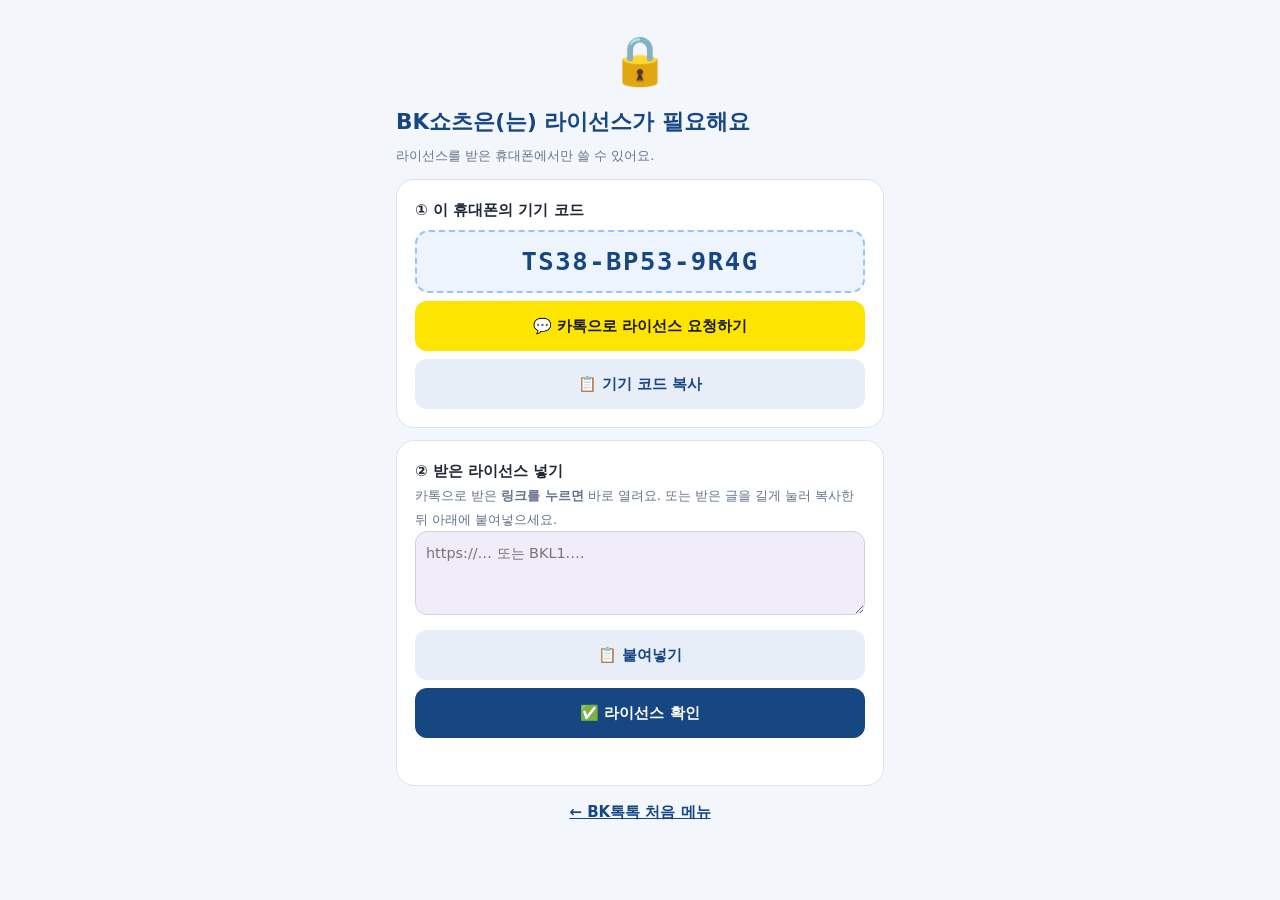
==== commit 8cbb6581: "Add files via upload" ====
--- a/index.html
+++ b/index.html
@@ -395,7 +395,7 @@
       </div>
     </details>
     <footer class="foot-brand"><button type="button" id="bkFoot" aria-label="BK Agent">BK Agent · 비케이</button></footer>
-<!--BKVER--><style>.bkv{text-align:center;margin:0 0 18px;font-size:.82rem;color:#64748b;line-height:1.6}.bkv>.bkv-n{display:inline-block;padding:3px 12px;border-radius:999px;background:#fff;border:1.5px solid #8b5cf633;color:#8b5cf6;font-weight:800}.bkv-ok{color:#15803d;font-weight:800;margin-left:6px}.bkv-warn{display:block;color:#b45309;font-weight:800;margin-top:4px}#bkVerUp{display:block;width:auto!important;margin:8px auto 0!important;padding:10px 16px!important;border-radius:12px!important;border:0!important;background:#8b5cf6!important;color:#fff!important;font-weight:800!important;font-size:.92rem!important}#bkVerLog{text-align:left;margin:12px auto 0;max-width:640px;background:#fff;border:2px dashed #f59e0b;border-radius:14px;padding:10px 14px;color:#334155}#bkVerLog summary{cursor:pointer;font-weight:800;color:#92400e}.bkv-e{border-top:1px solid #f1f5f9;padding:8px 0 2px;margin-top:8px}.bkv-e b{color:#8b5cf6}.bkv-e span{color:#94a3b8;font-size:.78rem}.bkv-e ul{margin:4px 0 0;padding-left:18px}.bkv-e li{margin:2px 0}.bkv-new b{background:#fef3c7;padding:0 6px;border-radius:6px}</style><div class="bkv" id="bkVer"><span class="bkv-n">BK쇼츠 v44 · 2026.11.03</span><span id="bkVerSt"></span><details id="bkVerLog" hidden></details></div><script>(function(){var V={"v": "44", "prefix": "bk-shorts-", "always": false, "log": [["44", "2026.11.03", ["🛠 영상 편집: 🎯 쉬운 순서(기본) — 노래 넣기 → 가사 넣고 시간 맞추기 → 📷 사진마다 시작 가사 줄 톡톡 → ▶ 확인 · 엔딩 → 💾 영상 만들기를 한 화면에서 (다른 기능은 「🛠 모든 기능」)", "📷 사진마다 시작 가사 줄 고르기: 사진 전부를 직접 고르기 (자동 없음) · 위 사진 줄에서 아무 사진이나 눌러 다시 고르기 · ◀ 앞 사진 / 다음 사진 ▶ · 고른 것은 저장돼서 다음에 이어서 · 미리보기에 그 사진이 크게 · 다 고르면 ✅ 적용 — 17장까지만 되던 문제 고침"]], ["43", "2026.11.02", ["🛠 영상 편집: 📷 사진마다 시작 가사 줄 톡톡 — 가사에 맞춰 만든 이미지를 「이 사진이 시작할 가사 줄」에 톡톡 짝지으면 사진마다 길이(9초 · 3초…)가 저절로 맞춰짐 · 🎵 전주부터 · ⏭ 후주 · ↶ 한 장 전 · 🔒 잠겨 있어도 됨"]], ["42", "2026.11.02", ["🛠 영상 편집: 🎬 가사에 맞춰 장면 넘기기 — 사진 순서는 그대로, 사진이 바뀌는 순간을 가사 줄 시작에 맞춤 (자동 · 1줄 · 2줄 · 3줄마다 · 전주 · 후주에 남은 사진 나눔)", "🧲 가까운 가사 줄에 붙이기 — 1초 안쪽으로 어긋난 장면만 가사 줄 시작에 딱 붙임", "🔒 잠겨 있어도 두 버튼은 되고, ↩️ 되돌리기로 취소 가능 (③ 💬 자막 › 🎤 노래 가사 · ② 🎵 음악 › ⏱ 장면 맞추기)"]], ["41", "2026.11.02", ["🛠 영상 편집: 미리보기에서 사진 · 노래가 맞았다 틀어졌다 하던 것 고침 — 미리보기는 가벼운 작은 사진으로 그려서 휴대폰이 멈칫하지 않게 (완성 영상은 원래 화질)", "🔊 소리 늦음 보정 (자동 / 0.1~0.3초) — 휴대폰에서 소리가 늦게 나오는 만큼 그림을 맞춰 보여 줌", "🔍 확인용 딸깍 소리 — 장면이 바뀌는 순간 딸깍 (미리보기에만)", "🔒 잠근 동안 ↩️ 되돌리기는 장면 시간 · 순서를 건드리지 않음 · 장면 톡톡에도 가사와 같은 0.2초 반응 보정", "🔀 노래에 맞춘 영상에서 전환이 길면 짧게 하라고 알려 줌"]], ["40", "2026.11.02", ["🛠 영상 편집: 🎤 가사 톡톡 맞추기 버튼이 미리보기 바로 아래로 — 화면 · 재생바 · 버튼을 함께 보며 톡 (지금 줄 · 다음 줄 표시 · ↶ 한 줄 전 · ■ 그만)", "🏁 엔딩 길이: 🔒 잠가 둬도 엔딩은 늘리고 줄일 수 있어요 · 🎵 노래 끝까지 엔딩 늘리기 · 카드 시간 최대 60초", "✍️ 엔딩 만든이 표시 (BK 아이콘 + BK AGENT · 글자 바꾸기 · 위치) · 🅑 스티커에 BK 아이콘 · BK AGENT 글씨 · 오프닝 · 엔딩 카드에도 스티커", "🖼 아이콘 그림: BK쇼츠 아이콘 / 내 로고 올리기 (한 번 올리면 다음 영상에서도 그대로)", "휴대폰에서 버튼 줄이 화면 밖으로 넘치던 것 고침"]], ["39", "2026.11.02", ["🛠 영상 편집 순서를 ① 🎬 영상 → ② 🎵 음악 → ③ 💬 자막 → ④ 💾 저장으로 (사진 · 음악을 먼저 맞추고 자막)", "🔒 사진 · 음악 맞춤 잠금 — 잠그면 자막을 맞춰도 장면 길이 · 순서가 안 바뀜 (글씨 · 효과 · 사진 바꾸기는 됨) · ↩ 잠글 때 맞춤으로 되돌리기", "🎤 가사 줄마다 다듬기 — 줄을 누르고 ▶ 들어 보기 · ⏱ 지금 위치로 · ±0.1 / ±0.5초 · 뒤 줄도 같이 · 이 줄부터 다시 톡톡 · 톡 반응 보정(0.2초) · 재생 중 지금 줄 노랗게", "🖼 오프닝 · 엔딩 카드 배경 사진 고르기 (꾹 누르기 / ✂️ 장면 탭) · 흐리게 / 선명하게 / 사진 없이", "🔀 전환 탭 따로 · 새 전환 6가지(마름모 · 페이지 넘기기 · 종이비행기 · 블록 퍼즐 · 빛 대각선 · 블라인드) · 전환 시간 0.2~2초 · ▶ 전환 미리보기", "② 🎵 음악 버튼 줄에 ⬜ 빈칸 넣기 (1~8초) · 「뒤 장면」 이름을 📍 제자리 / 🚃 따라감으로"]], ["38", "2026.11.02", ["사진 탭 맨 위에 🔄 전체 초기화 — 사진 · 동영상 · 글귀 · 음악 · 꾸미기 설정 · 명함 정보를 모두 지우고 처음부터 새로 (라이선스는 그대로)", "🛠 📥 내 사진 보관함 — 사진 탭에서 고른 사진 · 동영상을 휴대폰 안에 자동으로 담아 둠", "🛠 ✂️ 편집 탭: 📷 사진 · 🎞 동영상 고르기 · 📁 내 파일에서 → 보관함에 담기 · 보관함 그림 목록 · 빼기 · 비우기", "🛠 영상 편집: 첫 화면 「📥 내 사진 보관함에서 고르기」 · 🗂 서랍 「📥 보관함에서 가져오기」 · 편집에서 고른 사진도 보관함에 담김"]], ["37", "2026.11.02", ["🛠 첫 화면 아래 탭에 ✂️ 편집 (관리자 미리보기) — 하던 편집이 있으면 「📂 이어서 편집하기」 · 🎬 영상 편집 · 💬 자막 편집 · 🎵 음악 편집 · 🆕 새로 시작", "🛠 영상 편집 화면 위 큰 버튼을 ① 🎬 영상 · ② 💬 자막 · ③ 🎵 음악 · ④ 💾 저장으로 — 첫 화면 ✂️ 편집 탭 이름과 같게", "🎬 영상: ✂️ 장면 · 🧩 순서 · ⬜ 빈칸(따로 꺼냄) · ✨ 꾸미기(효과 + 스티커) / 💬 자막: 🎤 노래 가사 · 💬 장면 글씨 / 🎵 음악: 음악 · ⏱ 장면 맞추기 · 🎙 내 목소리", "사진 줄 꾹 메뉴에 「⬜ 이 장면 앞에 빈칸 넣기」"]], ["36", "2026.11.02", ["🛠 영상 편집 화면 정리: 위에 큰 단계 3개 — ① 🎬 영상 만들기(장면 · 순서 · 글씨·스티커 · 효과) · ② 🎤 노래 맞추기(음악 · 가사 · 장면 맞추기 · 내 목소리) · ③ 💾 마무리(카드·정보 · AI · 저장)", "장면 위 글씨(자막)와 스티커를 「😀 글씨·스티커」 한곳에 · 노래방 가사 자막은 「🎤 가사」 탭에", "「✂️ 여기서 끝 · 🎵 톡톡 넘기기」 줄은 ② 노래 맞추기에서만 보여요 (① 영상 만들기 화면이 넓어짐)", "🔄 다른 사진으로 바꾸기 — 사진 줄 꾹 메뉴 · ✂️ 장면 탭 (시간 · 글씨 · 효과는 그대로, 서랍 · 갤러리 · 폴더에서)", "🗂 사진 줄 꾹 → 서랍에 넣기 (이미 있으면 알려 줌) · 서랍 사진 꾹 → 🙈 서랍에서 빼기 · 다시 꺼내기", "🎤 붙여넣은 가사 자동 저장 · 「✅ 가사 넣기 (저장)」을 안 누르면 알려 줌 · 내 음악이 없으면 🎤 가사 탭에서 바로 MP3 고르기"]], ["35", "2026.11.02", ["🛠 영상 편집: 아래 사진 줄에서 사진을 꾹 눌렀다 떼면 메뉴 — 📄 복사하기 · 📍 몇 번과 몇 번 사이에 한 번 더 넣기 · ↔ 옮기기 · 🗑 지우기 (꾹 누른 채 끌면 지금처럼 옮기기)", "📄 복사하면 미리보기 아래에 「📋 붙여넣기」 — 빨간 커서에서 가까운 장면 사이에 들어가요 (여러 번 가능)", "✂️ 편집 탭 맨 위에 🗂 사진 서랍 — 이 영상에 불러온 사진이 쭉 · 톡 = 커서 자리에 넣기 · 꾹 = 몇 번 사이에 · 📷 갤러리 / 📁 폴더에서 서랍에 담기 (몇 번 썼는지 표시)", "🧩 순서 탭 「순서대로 톡톡」 사진을 꾹 누르면 「몇 번과 몇 번 사이」에 한 번 더 넣기", "미리보기를 작게 해서 아래 편집칸을 넓게 · 🔍 크게 / 작게 버튼", "빨간 커서 손잡이가 화면 왼쪽 끝(휴대폰 뒤로 가기 제스처)에 붙지 않게 사진 줄 양쪽에 여백"]], ["34", "2026.11.02", ["🛠 영상 편집: 미리보기 아래 「⏱ 장면 끝 맞추기」 — ✂️ 여기서 끝(빨간 커서 자리에서 장면 끝내기) · ➡️ 앞 장면을 여기까지(늘리기) · 🎵 들으면서 톡톡 넘기기(노래 들으며 「다음 장면!」 순간마다 톡)", "뒤 장면은 A 그대로(옆 장면만 늘고 줄기) / B 같이 당기기 · 밀기 중에서 골라요 · 0.1초 단위로 맞춤", "장면 길이 −1초 · −0.1 · +0.1 · +1초 버튼 (사진 · 동영상 · 카드 · 빈칸)", "⬜ 빈칸: 🔗 붙어 있는 빈칸 합치기(예: 4+5+1초 → 10초 한 장면) · 전부 합치기 · ◀ 앞 / 뒤 ▶ 장면에 붙이기"]], ["33", "2026.11.02", ["🛠 영상 편집: 보라 재생 동그라미를 크게 (손가락으로 잡기 쉽게) + ◀◀1초 · ◀0.1초 · 0.1초▶ · 1초▶▶ 미세 이동 버튼", "🧩 순서 탭에 ⬜ 빈 장면 — 지금 위치에 빈칸을 끼워 뒤 사진을 밀어 가사에 맞추고, 나중에 빈칸을 사진으로 채우기 (넣어 둔 사진 · 갤러리 · 폴더, 여러 장이면 다음 빈칸들에 차례로)", "➡ 다음 빈칸으로 · 🗑 빈칸 전부 지우기 · 빈칸이 남은 채 저장하면 알려 줌"]], ["32", "2026.11.02", ["🛠 영상 편집: 장면 옮기기 ⏮ 맨 앞 · 맨 뒤 ⏭ · 🔢 몇 번째로 · ✋ 아래 사진 줄에서 사진을 꾹 눌러 끌어서 옮기기", "📌 첫 화면 · 🏁 엔딩 화면 고정 — 자리 고정 · 「섞어서 한 번 더」에 다시 안 나옴 · 오프닝/엔딩 카드 배경으로", "＋ 사진 넣기: 빨간 커서 앞(지금 장면 앞)에 들어가요 (넣는 곳: 커서 앞 / 맨 뒤)", "🔴 빨간 커서 아래 동그라미 손잡이를 잡고 끌기 (끝에 닿으면 저절로 넘어감)", "🔀 장면 전환: 🎲 골고루 섞기 · 속도 · 🥁 박자에 맞춰 넘기기 · 새 전환 6가지(동그랗게 · 하트 · 흐릿하게 · 빙글 · 줌 축소 · 지지직) · 🤖 AI가 장면마다 전환도 골라 줌", "🧩 순서 탭: 🎤 가사 보며 사진 고르기 → 🎬 가사 순서로 영상 만들기 · 🤖 AI가 가사 ↔ 사진 짝짓기 · 🔢 순서대로 톡톡"]], ["31", "2026.11.01", ["🛠 영상 편집: 🎤 가사 글씨 크기 조절 추가 (기본도 더 크게)", "🛠 📋 한 번에 쓰기: 글을 지우고 ✅를 눌러도 자막이 남던 문제 고침 · 🗑 장면 자막 전부 지우기 버튼"]], ["30", "2026.11.01", ["글 쓰는 칸을 누르면 오른쪽 위에 「✕ 지우기」 — 한 번에 싹 지우기, 실수하면 4초 안에 「↩ 되살리기」 (BK톡톡 · BK영상 · BK라이선스도 함께)", "🛠 가사 자막: Gemini 쓰는 순서 안내 고침 (① ＋로 MP3 먼저 올리기 ② 붙여넣기 ③ 보내기)"]], ["29", "2026.11.01", ["🛠 영상 편집: 🎤 노래 가사 자막 — 가사를 붙여넣으면 노래에 맞춰 한 줄씩 (노래방처럼 노랗게 채워짐 · 흰 글씨 · 검은 띠 / 아래 · 가운데 · 위)", "가사 시간 맞추기 3가지: 🤖 Gemini에 MP3를 올려 가사 + 시간 받기 · 👆 노래 들으며 줄마다 톡톡 · ↔ 고르게 나누기 (+ 전체 0.5초씩 당기기 · 늦추기)", "[00:15] 같은 시간이 붙은 가사 · .lrc · .srt 그대로 읽기, [Verse] · [후렴] 표시는 자동으로 빼기", "📁 내 파일에서 여러 장 고르는 방법 안내 (첫 사진을 꾹 누르기)"]], ["28", "2026.11.01", ["🛠 영상 편집: 🎵 소리 탭에 「노래 끝까지 — 사진 시간 자동 맞추기」 — 내 음악(MP3)을 넣으면 노래 길이 · 추천 사진 수(노래 1분에 12~17장)를 보여 줌", "⏱ 지금 사진으로 맞추기: 사진 시간을 노래 길이에 맞게 자동으로 나눔 (최대 12초) · 🔁 사진 한 번 더 섞어서: 한 장 4.5초쯤 되게 사진을 섞어 뒤쪽에 한 번 더 (같은 사진은 붙지 않게 · 최대 2번 더) · ↩ 빼기", "맞추면 끝날 때 음악 5초 동안 부드럽게 줄이기"]], ["27", "2026.11.01", ["사진 고르기에 「📁 내 파일에서」 추가 — 다운받은 사진(다운로드 폴더)이 사진 고르기 화면에 안 보일 때 여기서 골라요 (첫 화면 · 영상 편집 둘 다)", "🛠 영상 편집: 「① 무슨 영상을 만들까요?」에 💪 팀 · 지점 화이팅 추가 — 힘찬 음악 · 예능 자막 · 단체 사진 → 함께한 순간 → 성과 축하 → 다짐 → 「○○지점 화이팅!」 순서와 AI 말투"]], ["26", "2026.11.01", ["휴대폰 ◁(뒤로 가기)를 누르면 「저장하고 나가기 / 그냥 나가기 / 계속 만들기」를 물어봐요 (편집기는 만들던 영상을 저장)", "쓰던 글(글귀 · 자막)은 자동 저장 → 다시 열면 「이어서 하기」"]], ["25", "2026.11.01", ["🛠 🎬 영상 편집(edit.html) 추가 — 관리자 미리보기", "사진 · 동영상 자르기 · 나누기 · 순서 · 속도 · 멈춤 · 원래 소리 · 화면 맞춤 · 중심 맞추기 · 넘어가는 효과 9가지 · 되돌리기", "자막 13가지(예능 · 말풍선 · 뉴스 띠 · 추억 명조 · 손글씨 · 타자기 …) · 이모지 · 가격표 · 할인 배지 · QR · 모자이크(얼굴 가리기) — 화면에서 끌어 옮기기", "효과(줌인 · 흔들림 · 번쩍 · 옛날 필름 · 하트 · 꽃가루 · 눈 · 꽃잎) · 효과음 12가지 · 배경 음악 · 🎤 내 목소리 녹음", "목적 14가지(모임 · 추억 · 가족 행사 · 아이 성장 · 여행 · 가게 홍보 · 메뉴 · 제품 · 회사 · 부동산 · 행사 · 교회 · 블로그 · 내 소개) · 오프닝 · 엔딩 카드(이름 올라가기 · 추모 문구 · 가게 정보 + QR)", "🤖 AI 편집: 모아보기 그림 → ChatGPT · Gemini가 장면 · 자막 · 효과를 정해 줌 → 붙여넣으면 자동으로 · Gemini에 동영상 그대로 보내기", "🏪 가게 정보(브랜드 키트) · 세로 · 가로 · 정사각 MP4 한 번에 · 블로그 대표 이미지 · 자막 파일(SRT) · 블로그 글 요청서 · 이어서 하기"]], ["24", "2026.10.30", ["라이선스 목록에 BK가계부 추가 (기본 잠금 · 이미 받은 라이선스는 그대로)"]], ["23", "2026.10.29", ["카톡 안에서 라이선스 링크를 열면 자동으로 크롬으로 넘겨 거기서 등록 (기기 코드가 둘로 나뉘던 문제)", "카톡 안 브라우저의 잠금 화면은 기기 코드 대신 ‘크롬으로 열기’ 안내"]], ["22", "2026.10.29", ["맨 위 버튼이 많으면 📱 QR을 아래 줄로 옮겨 '앱 설치' 버튼이 잘리지 않게 함"]], ["21", "2026.10.29", ["위쪽에 📱 QR 보여주기 버튼 — 찍으면 BK쇼츠가 바로 열림 · QR 사진 보내기", "라이선스 목록의 BK스튜디오를 BK영상으로"]], ["20", "2026.10.29", ["🎙 말하기 기능을 새 앱 BK스튜디오로 옮기고, BK쇼츠는 사진 영상 만들기(v17)로 되돌림", "예전 설명서 주소(voice-guide.html)는 BK스튜디오 설명서로 자동 이동"]], ["19", "2026.10.29", ["🛠 ⑤ AI 영상 장면 — Flow · Grok · Kling용 장면별 영상 프롬프트 요청서 · 장면 카드 · 장면마다 만든 영상 넣기", "🗣 립싱크 아바타 영상 넣기(내 목소리 파일 저장 → 아바타 MP4) · 같은 영상이 이어지면 한 장면으로 이어 재생", "설명서에 ‘유료 영상 AI와 함께 쓰기’ 추가"]], ["18", "2026.10.29", ["🛠 🎙 말하는 쇼츠(말하기 탭) — 소재 7가지 · 분량 15~60초 · AI 요청서 · 답 정리 · 대본 자동 검사", "목소리: 💻 내 PC 목소리(BK보이스) · 🎧 음성 파일(쉬는 곳 자동 나눔) · 🎤 문장별 직접 녹음 → 자막 · 장면이 목소리에 맞춰 넘어감", "🧬 내 목소리 등록(기준 음성 · 학습용 녹음) · 뉴스 자막 스타일 · 주제 배경 자동 만들기", "📖 설명서(voice-guide.html) · BK보이스 PC 프로그램(bkvoice_pc.zip) 추가"]], ["17", "2026.10.28", ["맨 아래에 버전 표시 + 최신 버전 확인", "관리자용 업데이트 기록 추가"]], ["16", "2026.10.28", ["라이선스 잠금 적용 — 라이선스가 있는 휴대폰에서만 열림"]], ["15 이전", "2026.10.25~27", ["처음 공개(관리자 미리보기) · 사진 + 글귀 + 음악 → 9:16 쇼츠 영상", "전환 효과 · 자막 템플릿 추가"]]]};
+<!--BKVER--><style>.bkv{text-align:center;margin:0 0 18px;font-size:.82rem;color:#64748b;line-height:1.6}.bkv>.bkv-n{display:inline-block;padding:3px 12px;border-radius:999px;background:#fff;border:1.5px solid #8b5cf633;color:#8b5cf6;font-weight:800}.bkv-ok{color:#15803d;font-weight:800;margin-left:6px}.bkv-warn{display:block;color:#b45309;font-weight:800;margin-top:4px}#bkVerUp{display:block;width:auto!important;margin:8px auto 0!important;padding:10px 16px!important;border-radius:12px!important;border:0!important;background:#8b5cf6!important;color:#fff!important;font-weight:800!important;font-size:.92rem!important}#bkVerLog{text-align:left;margin:12px auto 0;max-width:640px;background:#fff;border:2px dashed #f59e0b;border-radius:14px;padding:10px 14px;color:#334155}#bkVerLog summary{cursor:pointer;font-weight:800;color:#92400e}.bkv-e{border-top:1px solid #f1f5f9;padding:8px 0 2px;margin-top:8px}.bkv-e b{color:#8b5cf6}.bkv-e span{color:#94a3b8;font-size:.78rem}.bkv-e ul{margin:4px 0 0;padding-left:18px}.bkv-e li{margin:2px 0}.bkv-new b{background:#fef3c7;padding:0 6px;border-radius:6px}</style><div class="bkv" id="bkVer"><span class="bkv-n">BK쇼츠 v45 · 2026.11.03</span><span id="bkVerSt"></span><details id="bkVerLog" hidden></details></div><script>(function(){var V={"v": "45", "prefix": "bk-shorts-", "always": false, "log": [["45", "2026.11.03", ["🛠 📷 사진마다 시작 가사 고르기를 단순하게 — 사진 하나 → 고를 수 있는 가사 6줄만 크게 → 톡 → 다음 사진 (화면이 위로 튀지 않게)", "🔊 ▶ 눌러도 소리가 안 나던 문제 — 휴대폰 메모리를 덜 쓰게 (평소엔 1080 사진 하나만, 완성 영상 만들 때만 큰 사진) · 소리 준비가 실패하면 가볍게 한 번 더"]], ["44", "2026.11.03", ["🛠 영상 편집: 🎯 쉬운 순서(기본) — 노래 넣기 → 가사 넣고 시간 맞추기 → 📷 사진마다 시작 가사 줄 톡톡 → ▶ 확인 · 엔딩 → 💾 영상 만들기를 한 화면에서 (다른 기능은 「🛠 모든 기능」)", "📷 사진마다 시작 가사 줄 고르기: 사진 전부를 직접 고르기 (자동 없음) · 위 사진 줄에서 아무 사진이나 눌러 다시 고르기 · ◀ 앞 사진 / 다음 사진 ▶ · 고른 것은 저장돼서 다음에 이어서 · 미리보기에 그 사진이 크게 · 다 고르면 ✅ 적용 — 17장까지만 되던 문제 고침"]], ["43", "2026.11.02", ["🛠 영상 편집: 📷 사진마다 시작 가사 줄 톡톡 — 가사에 맞춰 만든 이미지를 「이 사진이 시작할 가사 줄」에 톡톡 짝지으면 사진마다 길이(9초 · 3초…)가 저절로 맞춰짐 · 🎵 전주부터 · ⏭ 후주 · ↶ 한 장 전 · 🔒 잠겨 있어도 됨"]], ["42", "2026.11.02", ["🛠 영상 편집: 🎬 가사에 맞춰 장면 넘기기 — 사진 순서는 그대로, 사진이 바뀌는 순간을 가사 줄 시작에 맞춤 (자동 · 1줄 · 2줄 · 3줄마다 · 전주 · 후주에 남은 사진 나눔)", "🧲 가까운 가사 줄에 붙이기 — 1초 안쪽으로 어긋난 장면만 가사 줄 시작에 딱 붙임", "🔒 잠겨 있어도 두 버튼은 되고, ↩️ 되돌리기로 취소 가능 (③ 💬 자막 › 🎤 노래 가사 · ② 🎵 음악 › ⏱ 장면 맞추기)"]], ["41", "2026.11.02", ["🛠 영상 편집: 미리보기에서 사진 · 노래가 맞았다 틀어졌다 하던 것 고침 — 미리보기는 가벼운 작은 사진으로 그려서 휴대폰이 멈칫하지 않게 (완성 영상은 원래 화질)", "🔊 소리 늦음 보정 (자동 / 0.1~0.3초) — 휴대폰에서 소리가 늦게 나오는 만큼 그림을 맞춰 보여 줌", "🔍 확인용 딸깍 소리 — 장면이 바뀌는 순간 딸깍 (미리보기에만)", "🔒 잠근 동안 ↩️ 되돌리기는 장면 시간 · 순서를 건드리지 않음 · 장면 톡톡에도 가사와 같은 0.2초 반응 보정", "🔀 노래에 맞춘 영상에서 전환이 길면 짧게 하라고 알려 줌"]], ["40", "2026.11.02", ["🛠 영상 편집: 🎤 가사 톡톡 맞추기 버튼이 미리보기 바로 아래로 — 화면 · 재생바 · 버튼을 함께 보며 톡 (지금 줄 · 다음 줄 표시 · ↶ 한 줄 전 · ■ 그만)", "🏁 엔딩 길이: 🔒 잠가 둬도 엔딩은 늘리고 줄일 수 있어요 · 🎵 노래 끝까지 엔딩 늘리기 · 카드 시간 최대 60초", "✍️ 엔딩 만든이 표시 (BK 아이콘 + BK AGENT · 글자 바꾸기 · 위치) · 🅑 스티커에 BK 아이콘 · BK AGENT 글씨 · 오프닝 · 엔딩 카드에도 스티커", "🖼 아이콘 그림: BK쇼츠 아이콘 / 내 로고 올리기 (한 번 올리면 다음 영상에서도 그대로)", "휴대폰에서 버튼 줄이 화면 밖으로 넘치던 것 고침"]], ["39", "2026.11.02", ["🛠 영상 편집 순서를 ① 🎬 영상 → ② 🎵 음악 → ③ 💬 자막 → ④ 💾 저장으로 (사진 · 음악을 먼저 맞추고 자막)", "🔒 사진 · 음악 맞춤 잠금 — 잠그면 자막을 맞춰도 장면 길이 · 순서가 안 바뀜 (글씨 · 효과 · 사진 바꾸기는 됨) · ↩ 잠글 때 맞춤으로 되돌리기", "🎤 가사 줄마다 다듬기 — 줄을 누르고 ▶ 들어 보기 · ⏱ 지금 위치로 · ±0.1 / ±0.5초 · 뒤 줄도 같이 · 이 줄부터 다시 톡톡 · 톡 반응 보정(0.2초) · 재생 중 지금 줄 노랗게", "🖼 오프닝 · 엔딩 카드 배경 사진 고르기 (꾹 누르기 / ✂️ 장면 탭) · 흐리게 / 선명하게 / 사진 없이", "🔀 전환 탭 따로 · 새 전환 6가지(마름모 · 페이지 넘기기 · 종이비행기 · 블록 퍼즐 · 빛 대각선 · 블라인드) · 전환 시간 0.2~2초 · ▶ 전환 미리보기", "② 🎵 음악 버튼 줄에 ⬜ 빈칸 넣기 (1~8초) · 「뒤 장면」 이름을 📍 제자리 / 🚃 따라감으로"]], ["38", "2026.11.02", ["사진 탭 맨 위에 🔄 전체 초기화 — 사진 · 동영상 · 글귀 · 음악 · 꾸미기 설정 · 명함 정보를 모두 지우고 처음부터 새로 (라이선스는 그대로)", "🛠 📥 내 사진 보관함 — 사진 탭에서 고른 사진 · 동영상을 휴대폰 안에 자동으로 담아 둠", "🛠 ✂️ 편집 탭: 📷 사진 · 🎞 동영상 고르기 · 📁 내 파일에서 → 보관함에 담기 · 보관함 그림 목록 · 빼기 · 비우기", "🛠 영상 편집: 첫 화면 「📥 내 사진 보관함에서 고르기」 · 🗂 서랍 「📥 보관함에서 가져오기」 · 편집에서 고른 사진도 보관함에 담김"]], ["37", "2026.11.02", ["🛠 첫 화면 아래 탭에 ✂️ 편집 (관리자 미리보기) — 하던 편집이 있으면 「📂 이어서 편집하기」 · 🎬 영상 편집 · 💬 자막 편집 · 🎵 음악 편집 · 🆕 새로 시작", "🛠 영상 편집 화면 위 큰 버튼을 ① 🎬 영상 · ② 💬 자막 · ③ 🎵 음악 · ④ 💾 저장으로 — 첫 화면 ✂️ 편집 탭 이름과 같게", "🎬 영상: ✂️ 장면 · 🧩 순서 · ⬜ 빈칸(따로 꺼냄) · ✨ 꾸미기(효과 + 스티커) / 💬 자막: 🎤 노래 가사 · 💬 장면 글씨 / 🎵 음악: 음악 · ⏱ 장면 맞추기 · 🎙 내 목소리", "사진 줄 꾹 메뉴에 「⬜ 이 장면 앞에 빈칸 넣기」"]], ["36", "2026.11.02", ["🛠 영상 편집 화면 정리: 위에 큰 단계 3개 — ① 🎬 영상 만들기(장면 · 순서 · 글씨·스티커 · 효과) · ② 🎤 노래 맞추기(음악 · 가사 · 장면 맞추기 · 내 목소리) · ③ 💾 마무리(카드·정보 · AI · 저장)", "장면 위 글씨(자막)와 스티커를 「😀 글씨·스티커」 한곳에 · 노래방 가사 자막은 「🎤 가사」 탭에", "「✂️ 여기서 끝 · 🎵 톡톡 넘기기」 줄은 ② 노래 맞추기에서만 보여요 (① 영상 만들기 화면이 넓어짐)", "🔄 다른 사진으로 바꾸기 — 사진 줄 꾹 메뉴 · ✂️ 장면 탭 (시간 · 글씨 · 효과는 그대로, 서랍 · 갤러리 · 폴더에서)", "🗂 사진 줄 꾹 → 서랍에 넣기 (이미 있으면 알려 줌) · 서랍 사진 꾹 → 🙈 서랍에서 빼기 · 다시 꺼내기", "🎤 붙여넣은 가사 자동 저장 · 「✅ 가사 넣기 (저장)」을 안 누르면 알려 줌 · 내 음악이 없으면 🎤 가사 탭에서 바로 MP3 고르기"]], ["35", "2026.11.02", ["🛠 영상 편집: 아래 사진 줄에서 사진을 꾹 눌렀다 떼면 메뉴 — 📄 복사하기 · 📍 몇 번과 몇 번 사이에 한 번 더 넣기 · ↔ 옮기기 · 🗑 지우기 (꾹 누른 채 끌면 지금처럼 옮기기)", "📄 복사하면 미리보기 아래에 「📋 붙여넣기」 — 빨간 커서에서 가까운 장면 사이에 들어가요 (여러 번 가능)", "✂️ 편집 탭 맨 위에 🗂 사진 서랍 — 이 영상에 불러온 사진이 쭉 · 톡 = 커서 자리에 넣기 · 꾹 = 몇 번 사이에 · 📷 갤러리 / 📁 폴더에서 서랍에 담기 (몇 번 썼는지 표시)", "🧩 순서 탭 「순서대로 톡톡」 사진을 꾹 누르면 「몇 번과 몇 번 사이」에 한 번 더 넣기", "미리보기를 작게 해서 아래 편집칸을 넓게 · 🔍 크게 / 작게 버튼", "빨간 커서 손잡이가 화면 왼쪽 끝(휴대폰 뒤로 가기 제스처)에 붙지 않게 사진 줄 양쪽에 여백"]], ["34", "2026.11.02", ["🛠 영상 편집: 미리보기 아래 「⏱ 장면 끝 맞추기」 — ✂️ 여기서 끝(빨간 커서 자리에서 장면 끝내기) · ➡️ 앞 장면을 여기까지(늘리기) · 🎵 들으면서 톡톡 넘기기(노래 들으며 「다음 장면!」 순간마다 톡)", "뒤 장면은 A 그대로(옆 장면만 늘고 줄기) / B 같이 당기기 · 밀기 중에서 골라요 · 0.1초 단위로 맞춤", "장면 길이 −1초 · −0.1 · +0.1 · +1초 버튼 (사진 · 동영상 · 카드 · 빈칸)", "⬜ 빈칸: 🔗 붙어 있는 빈칸 합치기(예: 4+5+1초 → 10초 한 장면) · 전부 합치기 · ◀ 앞 / 뒤 ▶ 장면에 붙이기"]], ["33", "2026.11.02", ["🛠 영상 편집: 보라 재생 동그라미를 크게 (손가락으로 잡기 쉽게) + ◀◀1초 · ◀0.1초 · 0.1초▶ · 1초▶▶ 미세 이동 버튼", "🧩 순서 탭에 ⬜ 빈 장면 — 지금 위치에 빈칸을 끼워 뒤 사진을 밀어 가사에 맞추고, 나중에 빈칸을 사진으로 채우기 (넣어 둔 사진 · 갤러리 · 폴더, 여러 장이면 다음 빈칸들에 차례로)", "➡ 다음 빈칸으로 · 🗑 빈칸 전부 지우기 · 빈칸이 남은 채 저장하면 알려 줌"]], ["32", "2026.11.02", ["🛠 영상 편집: 장면 옮기기 ⏮ 맨 앞 · 맨 뒤 ⏭ · 🔢 몇 번째로 · ✋ 아래 사진 줄에서 사진을 꾹 눌러 끌어서 옮기기", "📌 첫 화면 · 🏁 엔딩 화면 고정 — 자리 고정 · 「섞어서 한 번 더」에 다시 안 나옴 · 오프닝/엔딩 카드 배경으로", "＋ 사진 넣기: 빨간 커서 앞(지금 장면 앞)에 들어가요 (넣는 곳: 커서 앞 / 맨 뒤)", "🔴 빨간 커서 아래 동그라미 손잡이를 잡고 끌기 (끝에 닿으면 저절로 넘어감)", "🔀 장면 전환: 🎲 골고루 섞기 · 속도 · 🥁 박자에 맞춰 넘기기 · 새 전환 6가지(동그랗게 · 하트 · 흐릿하게 · 빙글 · 줌 축소 · 지지직) · 🤖 AI가 장면마다 전환도 골라 줌", "🧩 순서 탭: 🎤 가사 보며 사진 고르기 → 🎬 가사 순서로 영상 만들기 · 🤖 AI가 가사 ↔ 사진 짝짓기 · 🔢 순서대로 톡톡"]], ["31", "2026.11.01", ["🛠 영상 편집: 🎤 가사 글씨 크기 조절 추가 (기본도 더 크게)", "🛠 📋 한 번에 쓰기: 글을 지우고 ✅를 눌러도 자막이 남던 문제 고침 · 🗑 장면 자막 전부 지우기 버튼"]], ["30", "2026.11.01", ["글 쓰는 칸을 누르면 오른쪽 위에 「✕ 지우기」 — 한 번에 싹 지우기, 실수하면 4초 안에 「↩ 되살리기」 (BK톡톡 · BK영상 · BK라이선스도 함께)", "🛠 가사 자막: Gemini 쓰는 순서 안내 고침 (① ＋로 MP3 먼저 올리기 ② 붙여넣기 ③ 보내기)"]], ["29", "2026.11.01", ["🛠 영상 편집: 🎤 노래 가사 자막 — 가사를 붙여넣으면 노래에 맞춰 한 줄씩 (노래방처럼 노랗게 채워짐 · 흰 글씨 · 검은 띠 / 아래 · 가운데 · 위)", "가사 시간 맞추기 3가지: 🤖 Gemini에 MP3를 올려 가사 + 시간 받기 · 👆 노래 들으며 줄마다 톡톡 · ↔ 고르게 나누기 (+ 전체 0.5초씩 당기기 · 늦추기)", "[00:15] 같은 시간이 붙은 가사 · .lrc · .srt 그대로 읽기, [Verse] · [후렴] 표시는 자동으로 빼기", "📁 내 파일에서 여러 장 고르는 방법 안내 (첫 사진을 꾹 누르기)"]], ["28", "2026.11.01", ["🛠 영상 편집: 🎵 소리 탭에 「노래 끝까지 — 사진 시간 자동 맞추기」 — 내 음악(MP3)을 넣으면 노래 길이 · 추천 사진 수(노래 1분에 12~17장)를 보여 줌", "⏱ 지금 사진으로 맞추기: 사진 시간을 노래 길이에 맞게 자동으로 나눔 (최대 12초) · 🔁 사진 한 번 더 섞어서: 한 장 4.5초쯤 되게 사진을 섞어 뒤쪽에 한 번 더 (같은 사진은 붙지 않게 · 최대 2번 더) · ↩ 빼기", "맞추면 끝날 때 음악 5초 동안 부드럽게 줄이기"]], ["27", "2026.11.01", ["사진 고르기에 「📁 내 파일에서」 추가 — 다운받은 사진(다운로드 폴더)이 사진 고르기 화면에 안 보일 때 여기서 골라요 (첫 화면 · 영상 편집 둘 다)", "🛠 영상 편집: 「① 무슨 영상을 만들까요?」에 💪 팀 · 지점 화이팅 추가 — 힘찬 음악 · 예능 자막 · 단체 사진 → 함께한 순간 → 성과 축하 → 다짐 → 「○○지점 화이팅!」 순서와 AI 말투"]], ["26", "2026.11.01", ["휴대폰 ◁(뒤로 가기)를 누르면 「저장하고 나가기 / 그냥 나가기 / 계속 만들기」를 물어봐요 (편집기는 만들던 영상을 저장)", "쓰던 글(글귀 · 자막)은 자동 저장 → 다시 열면 「이어서 하기」"]], ["25", "2026.11.01", ["🛠 🎬 영상 편집(edit.html) 추가 — 관리자 미리보기", "사진 · 동영상 자르기 · 나누기 · 순서 · 속도 · 멈춤 · 원래 소리 · 화면 맞춤 · 중심 맞추기 · 넘어가는 효과 9가지 · 되돌리기", "자막 13가지(예능 · 말풍선 · 뉴스 띠 · 추억 명조 · 손글씨 · 타자기 …) · 이모지 · 가격표 · 할인 배지 · QR · 모자이크(얼굴 가리기) — 화면에서 끌어 옮기기", "효과(줌인 · 흔들림 · 번쩍 · 옛날 필름 · 하트 · 꽃가루 · 눈 · 꽃잎) · 효과음 12가지 · 배경 음악 · 🎤 내 목소리 녹음", "목적 14가지(모임 · 추억 · 가족 행사 · 아이 성장 · 여행 · 가게 홍보 · 메뉴 · 제품 · 회사 · 부동산 · 행사 · 교회 · 블로그 · 내 소개) · 오프닝 · 엔딩 카드(이름 올라가기 · 추모 문구 · 가게 정보 + QR)", "🤖 AI 편집: 모아보기 그림 → ChatGPT · Gemini가 장면 · 자막 · 효과를 정해 줌 → 붙여넣으면 자동으로 · Gemini에 동영상 그대로 보내기", "🏪 가게 정보(브랜드 키트) · 세로 · 가로 · 정사각 MP4 한 번에 · 블로그 대표 이미지 · 자막 파일(SRT) · 블로그 글 요청서 · 이어서 하기"]], ["24", "2026.10.30", ["라이선스 목록에 BK가계부 추가 (기본 잠금 · 이미 받은 라이선스는 그대로)"]], ["23", "2026.10.29", ["카톡 안에서 라이선스 링크를 열면 자동으로 크롬으로 넘겨 거기서 등록 (기기 코드가 둘로 나뉘던 문제)", "카톡 안 브라우저의 잠금 화면은 기기 코드 대신 ‘크롬으로 열기’ 안내"]], ["22", "2026.10.29", ["맨 위 버튼이 많으면 📱 QR을 아래 줄로 옮겨 '앱 설치' 버튼이 잘리지 않게 함"]], ["21", "2026.10.29", ["위쪽에 📱 QR 보여주기 버튼 — 찍으면 BK쇼츠가 바로 열림 · QR 사진 보내기", "라이선스 목록의 BK스튜디오를 BK영상으로"]], ["20", "2026.10.29", ["🎙 말하기 기능을 새 앱 BK스튜디오로 옮기고, BK쇼츠는 사진 영상 만들기(v17)로 되돌림", "예전 설명서 주소(voice-guide.html)는 BK스튜디오 설명서로 자동 이동"]], ["19", "2026.10.29", ["🛠 ⑤ AI 영상 장면 — Flow · Grok · Kling용 장면별 영상 프롬프트 요청서 · 장면 카드 · 장면마다 만든 영상 넣기", "🗣 립싱크 아바타 영상 넣기(내 목소리 파일 저장 → 아바타 MP4) · 같은 영상이 이어지면 한 장면으로 이어 재생", "설명서에 ‘유료 영상 AI와 함께 쓰기’ 추가"]], ["18", "2026.10.29", ["🛠 🎙 말하는 쇼츠(말하기 탭) — 소재 7가지 · 분량 15~60초 · AI 요청서 · 답 정리 · 대본 자동 검사", "목소리: 💻 내 PC 목소리(BK보이스) · 🎧 음성 파일(쉬는 곳 자동 나눔) · 🎤 문장별 직접 녹음 → 자막 · 장면이 목소리에 맞춰 넘어감", "🧬 내 목소리 등록(기준 음성 · 학습용 녹음) · 뉴스 자막 스타일 · 주제 배경 자동 만들기", "📖 설명서(voice-guide.html) · BK보이스 PC 프로그램(bkvoice_pc.zip) 추가"]], ["17", "2026.10.28", ["맨 아래에 버전 표시 + 최신 버전 확인", "관리자용 업데이트 기록 추가"]], ["16", "2026.10.28", ["라이선스 잠금 적용 — 라이선스가 있는 휴대폰에서만 열림"]], ["15 이전", "2026.10.25~27", ["처음 공개(관리자 미리보기) · 사진 + 글귀 + 음악 → 9:16 쇼츠 영상", "전환 효과 · 자막 템플릿 추가"]]]};
 function $(i){return document.getElementById(i)}
 var adm=function(){try{return V.always||localStorage.getItem('bkAdmin')==='1'}catch(e){return !!V.always}};
 var box=$('bkVer'),st=$('bkVerSt'),lg=$('bkVerLog');
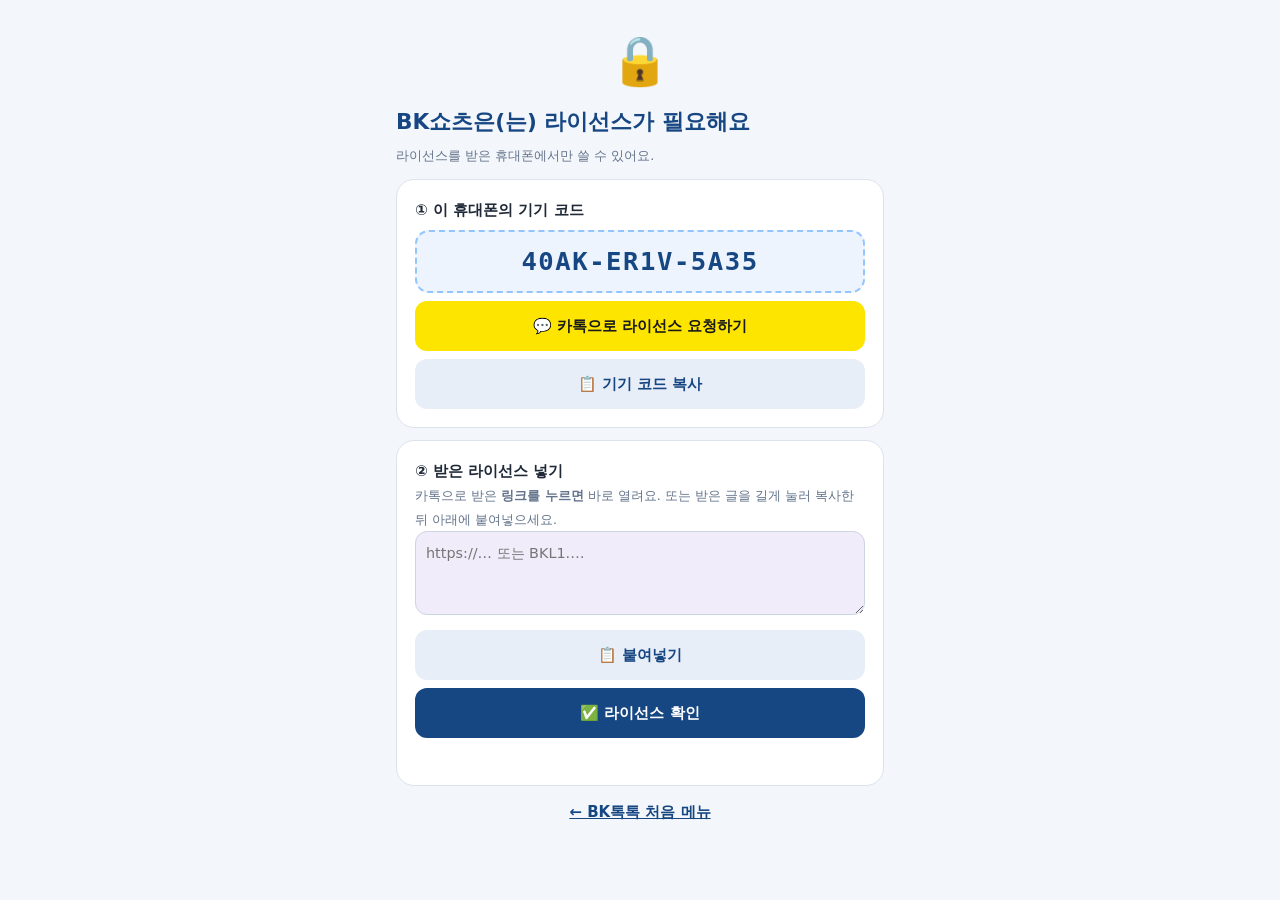
==== commit 1e3dae94: "🛠 BK스토리 미리보기 추가 (통합 편집기 · 약관 동의 · 드라이브 백업) · v46 Co-Authored-By: Claude Opus 5.5 <noreply@anthropic." ====
--- a/index.html
+++ b/index.html
@@ -27,7 +27,7 @@
       <svg class="brand-mark" viewBox="0 0 24 24" aria-hidden="true"><path d="M12 2l1.6 6.4L20 10l-6.4 1.6L12 18l-1.6-6.4L4 10l6.4-1.6z"/></svg>
       <h1>BK쇼츠</h1>
     </div>
-    <div class="top-act"><a class="button ghost small bk-home" href="https://bangkeukryul.github.io/bk-card/">← BK톡톡</a><a class="button ghost small bk-home adminOnly" style="display:none" href="https://bangkeukryul.github.io/bk-prom/">BK프롬</a><a class="button ghost small bk-home adminOnly" style="display:none" href="edit.html">🎬 영상 편집 🛠</a>
+    <div class="top-act"><a class="button ghost small bk-home" href="https://bangkeukryul.github.io/bk-card/">← BK톡톡</a><a class="button ghost small bk-home adminOnly" style="display:none" href="https://bangkeukryul.github.io/bk-prom/">BK프롬</a><a class="button ghost small bk-home adminOnly" style="display:none" href="edit.html">🎬 영상 편집 🛠</a><a class="button ghost small bk-home adminOnly" style="display:none" href="story/">📖 BK스토리 🛠</a>
     <button id="installBtn" class="ghost small" hidden>앱 설치</button></div>
   </header>
 
@@ -395,7 +395,7 @@
       </div>
     </details>
     <footer class="foot-brand"><button type="button" id="bkFoot" aria-label="BK Agent">BK Agent · 비케이</button></footer>
-<!--BKVER--><style>.bkv{text-align:center;margin:0 0 18px;font-size:.82rem;color:#64748b;line-height:1.6}.bkv>.bkv-n{display:inline-block;padding:3px 12px;border-radius:999px;background:#fff;border:1.5px solid #8b5cf633;color:#8b5cf6;font-weight:800}.bkv-ok{color:#15803d;font-weight:800;margin-left:6px}.bkv-warn{display:block;color:#b45309;font-weight:800;margin-top:4px}#bkVerUp{display:block;width:auto!important;margin:8px auto 0!important;padding:10px 16px!important;border-radius:12px!important;border:0!important;background:#8b5cf6!important;color:#fff!important;font-weight:800!important;font-size:.92rem!important}#bkVerLog{text-align:left;margin:12px auto 0;max-width:640px;background:#fff;border:2px dashed #f59e0b;border-radius:14px;padding:10px 14px;color:#334155}#bkVerLog summary{cursor:pointer;font-weight:800;color:#92400e}.bkv-e{border-top:1px solid #f1f5f9;padding:8px 0 2px;margin-top:8px}.bkv-e b{color:#8b5cf6}.bkv-e span{color:#94a3b8;font-size:.78rem}.bkv-e ul{margin:4px 0 0;padding-left:18px}.bkv-e li{margin:2px 0}.bkv-new b{background:#fef3c7;padding:0 6px;border-radius:6px}</style><div class="bkv" id="bkVer"><span class="bkv-n">BK쇼츠 v45 · 2026.11.03</span><span id="bkVerSt"></span><details id="bkVerLog" hidden></details></div><script>(function(){var V={"v": "45", "prefix": "bk-shorts-", "always": false, "log": [["45", "2026.11.03", ["🛠 📷 사진마다 시작 가사 고르기를 단순하게 — 사진 하나 → 고를 수 있는 가사 6줄만 크게 → 톡 → 다음 사진 (화면이 위로 튀지 않게)", "🔊 ▶ 눌러도 소리가 안 나던 문제 — 휴대폰 메모리를 덜 쓰게 (평소엔 1080 사진 하나만, 완성 영상 만들 때만 큰 사진) · 소리 준비가 실패하면 가볍게 한 번 더"]], ["44", "2026.11.03", ["🛠 영상 편집: 🎯 쉬운 순서(기본) — 노래 넣기 → 가사 넣고 시간 맞추기 → 📷 사진마다 시작 가사 줄 톡톡 → ▶ 확인 · 엔딩 → 💾 영상 만들기를 한 화면에서 (다른 기능은 「🛠 모든 기능」)", "📷 사진마다 시작 가사 줄 고르기: 사진 전부를 직접 고르기 (자동 없음) · 위 사진 줄에서 아무 사진이나 눌러 다시 고르기 · ◀ 앞 사진 / 다음 사진 ▶ · 고른 것은 저장돼서 다음에 이어서 · 미리보기에 그 사진이 크게 · 다 고르면 ✅ 적용 — 17장까지만 되던 문제 고침"]], ["43", "2026.11.02", ["🛠 영상 편집: 📷 사진마다 시작 가사 줄 톡톡 — 가사에 맞춰 만든 이미지를 「이 사진이 시작할 가사 줄」에 톡톡 짝지으면 사진마다 길이(9초 · 3초…)가 저절로 맞춰짐 · 🎵 전주부터 · ⏭ 후주 · ↶ 한 장 전 · 🔒 잠겨 있어도 됨"]], ["42", "2026.11.02", ["🛠 영상 편집: 🎬 가사에 맞춰 장면 넘기기 — 사진 순서는 그대로, 사진이 바뀌는 순간을 가사 줄 시작에 맞춤 (자동 · 1줄 · 2줄 · 3줄마다 · 전주 · 후주에 남은 사진 나눔)", "🧲 가까운 가사 줄에 붙이기 — 1초 안쪽으로 어긋난 장면만 가사 줄 시작에 딱 붙임", "🔒 잠겨 있어도 두 버튼은 되고, ↩️ 되돌리기로 취소 가능 (③ 💬 자막 › 🎤 노래 가사 · ② 🎵 음악 › ⏱ 장면 맞추기)"]], ["41", "2026.11.02", ["🛠 영상 편집: 미리보기에서 사진 · 노래가 맞았다 틀어졌다 하던 것 고침 — 미리보기는 가벼운 작은 사진으로 그려서 휴대폰이 멈칫하지 않게 (완성 영상은 원래 화질)", "🔊 소리 늦음 보정 (자동 / 0.1~0.3초) — 휴대폰에서 소리가 늦게 나오는 만큼 그림을 맞춰 보여 줌", "🔍 확인용 딸깍 소리 — 장면이 바뀌는 순간 딸깍 (미리보기에만)", "🔒 잠근 동안 ↩️ 되돌리기는 장면 시간 · 순서를 건드리지 않음 · 장면 톡톡에도 가사와 같은 0.2초 반응 보정", "🔀 노래에 맞춘 영상에서 전환이 길면 짧게 하라고 알려 줌"]], ["40", "2026.11.02", ["🛠 영상 편집: 🎤 가사 톡톡 맞추기 버튼이 미리보기 바로 아래로 — 화면 · 재생바 · 버튼을 함께 보며 톡 (지금 줄 · 다음 줄 표시 · ↶ 한 줄 전 · ■ 그만)", "🏁 엔딩 길이: 🔒 잠가 둬도 엔딩은 늘리고 줄일 수 있어요 · 🎵 노래 끝까지 엔딩 늘리기 · 카드 시간 최대 60초", "✍️ 엔딩 만든이 표시 (BK 아이콘 + BK AGENT · 글자 바꾸기 · 위치) · 🅑 스티커에 BK 아이콘 · BK AGENT 글씨 · 오프닝 · 엔딩 카드에도 스티커", "🖼 아이콘 그림: BK쇼츠 아이콘 / 내 로고 올리기 (한 번 올리면 다음 영상에서도 그대로)", "휴대폰에서 버튼 줄이 화면 밖으로 넘치던 것 고침"]], ["39", "2026.11.02", ["🛠 영상 편집 순서를 ① 🎬 영상 → ② 🎵 음악 → ③ 💬 자막 → ④ 💾 저장으로 (사진 · 음악을 먼저 맞추고 자막)", "🔒 사진 · 음악 맞춤 잠금 — 잠그면 자막을 맞춰도 장면 길이 · 순서가 안 바뀜 (글씨 · 효과 · 사진 바꾸기는 됨) · ↩ 잠글 때 맞춤으로 되돌리기", "🎤 가사 줄마다 다듬기 — 줄을 누르고 ▶ 들어 보기 · ⏱ 지금 위치로 · ±0.1 / ±0.5초 · 뒤 줄도 같이 · 이 줄부터 다시 톡톡 · 톡 반응 보정(0.2초) · 재생 중 지금 줄 노랗게", "🖼 오프닝 · 엔딩 카드 배경 사진 고르기 (꾹 누르기 / ✂️ 장면 탭) · 흐리게 / 선명하게 / 사진 없이", "🔀 전환 탭 따로 · 새 전환 6가지(마름모 · 페이지 넘기기 · 종이비행기 · 블록 퍼즐 · 빛 대각선 · 블라인드) · 전환 시간 0.2~2초 · ▶ 전환 미리보기", "② 🎵 음악 버튼 줄에 ⬜ 빈칸 넣기 (1~8초) · 「뒤 장면」 이름을 📍 제자리 / 🚃 따라감으로"]], ["38", "2026.11.02", ["사진 탭 맨 위에 🔄 전체 초기화 — 사진 · 동영상 · 글귀 · 음악 · 꾸미기 설정 · 명함 정보를 모두 지우고 처음부터 새로 (라이선스는 그대로)", "🛠 📥 내 사진 보관함 — 사진 탭에서 고른 사진 · 동영상을 휴대폰 안에 자동으로 담아 둠", "🛠 ✂️ 편집 탭: 📷 사진 · 🎞 동영상 고르기 · 📁 내 파일에서 → 보관함에 담기 · 보관함 그림 목록 · 빼기 · 비우기", "🛠 영상 편집: 첫 화면 「📥 내 사진 보관함에서 고르기」 · 🗂 서랍 「📥 보관함에서 가져오기」 · 편집에서 고른 사진도 보관함에 담김"]], ["37", "2026.11.02", ["🛠 첫 화면 아래 탭에 ✂️ 편집 (관리자 미리보기) — 하던 편집이 있으면 「📂 이어서 편집하기」 · 🎬 영상 편집 · 💬 자막 편집 · 🎵 음악 편집 · 🆕 새로 시작", "🛠 영상 편집 화면 위 큰 버튼을 ① 🎬 영상 · ② 💬 자막 · ③ 🎵 음악 · ④ 💾 저장으로 — 첫 화면 ✂️ 편집 탭 이름과 같게", "🎬 영상: ✂️ 장면 · 🧩 순서 · ⬜ 빈칸(따로 꺼냄) · ✨ 꾸미기(효과 + 스티커) / 💬 자막: 🎤 노래 가사 · 💬 장면 글씨 / 🎵 음악: 음악 · ⏱ 장면 맞추기 · 🎙 내 목소리", "사진 줄 꾹 메뉴에 「⬜ 이 장면 앞에 빈칸 넣기」"]], ["36", "2026.11.02", ["🛠 영상 편집 화면 정리: 위에 큰 단계 3개 — ① 🎬 영상 만들기(장면 · 순서 · 글씨·스티커 · 효과) · ② 🎤 노래 맞추기(음악 · 가사 · 장면 맞추기 · 내 목소리) · ③ 💾 마무리(카드·정보 · AI · 저장)", "장면 위 글씨(자막)와 스티커를 「😀 글씨·스티커」 한곳에 · 노래방 가사 자막은 「🎤 가사」 탭에", "「✂️ 여기서 끝 · 🎵 톡톡 넘기기」 줄은 ② 노래 맞추기에서만 보여요 (① 영상 만들기 화면이 넓어짐)", "🔄 다른 사진으로 바꾸기 — 사진 줄 꾹 메뉴 · ✂️ 장면 탭 (시간 · 글씨 · 효과는 그대로, 서랍 · 갤러리 · 폴더에서)", "🗂 사진 줄 꾹 → 서랍에 넣기 (이미 있으면 알려 줌) · 서랍 사진 꾹 → 🙈 서랍에서 빼기 · 다시 꺼내기", "🎤 붙여넣은 가사 자동 저장 · 「✅ 가사 넣기 (저장)」을 안 누르면 알려 줌 · 내 음악이 없으면 🎤 가사 탭에서 바로 MP3 고르기"]], ["35", "2026.11.02", ["🛠 영상 편집: 아래 사진 줄에서 사진을 꾹 눌렀다 떼면 메뉴 — 📄 복사하기 · 📍 몇 번과 몇 번 사이에 한 번 더 넣기 · ↔ 옮기기 · 🗑 지우기 (꾹 누른 채 끌면 지금처럼 옮기기)", "📄 복사하면 미리보기 아래에 「📋 붙여넣기」 — 빨간 커서에서 가까운 장면 사이에 들어가요 (여러 번 가능)", "✂️ 편집 탭 맨 위에 🗂 사진 서랍 — 이 영상에 불러온 사진이 쭉 · 톡 = 커서 자리에 넣기 · 꾹 = 몇 번 사이에 · 📷 갤러리 / 📁 폴더에서 서랍에 담기 (몇 번 썼는지 표시)", "🧩 순서 탭 「순서대로 톡톡」 사진을 꾹 누르면 「몇 번과 몇 번 사이」에 한 번 더 넣기", "미리보기를 작게 해서 아래 편집칸을 넓게 · 🔍 크게 / 작게 버튼", "빨간 커서 손잡이가 화면 왼쪽 끝(휴대폰 뒤로 가기 제스처)에 붙지 않게 사진 줄 양쪽에 여백"]], ["34", "2026.11.02", ["🛠 영상 편집: 미리보기 아래 「⏱ 장면 끝 맞추기」 — ✂️ 여기서 끝(빨간 커서 자리에서 장면 끝내기) · ➡️ 앞 장면을 여기까지(늘리기) · 🎵 들으면서 톡톡 넘기기(노래 들으며 「다음 장면!」 순간마다 톡)", "뒤 장면은 A 그대로(옆 장면만 늘고 줄기) / B 같이 당기기 · 밀기 중에서 골라요 · 0.1초 단위로 맞춤", "장면 길이 −1초 · −0.1 · +0.1 · +1초 버튼 (사진 · 동영상 · 카드 · 빈칸)", "⬜ 빈칸: 🔗 붙어 있는 빈칸 합치기(예: 4+5+1초 → 10초 한 장면) · 전부 합치기 · ◀ 앞 / 뒤 ▶ 장면에 붙이기"]], ["33", "2026.11.02", ["🛠 영상 편집: 보라 재생 동그라미를 크게 (손가락으로 잡기 쉽게) + ◀◀1초 · ◀0.1초 · 0.1초▶ · 1초▶▶ 미세 이동 버튼", "🧩 순서 탭에 ⬜ 빈 장면 — 지금 위치에 빈칸을 끼워 뒤 사진을 밀어 가사에 맞추고, 나중에 빈칸을 사진으로 채우기 (넣어 둔 사진 · 갤러리 · 폴더, 여러 장이면 다음 빈칸들에 차례로)", "➡ 다음 빈칸으로 · 🗑 빈칸 전부 지우기 · 빈칸이 남은 채 저장하면 알려 줌"]], ["32", "2026.11.02", ["🛠 영상 편집: 장면 옮기기 ⏮ 맨 앞 · 맨 뒤 ⏭ · 🔢 몇 번째로 · ✋ 아래 사진 줄에서 사진을 꾹 눌러 끌어서 옮기기", "📌 첫 화면 · 🏁 엔딩 화면 고정 — 자리 고정 · 「섞어서 한 번 더」에 다시 안 나옴 · 오프닝/엔딩 카드 배경으로", "＋ 사진 넣기: 빨간 커서 앞(지금 장면 앞)에 들어가요 (넣는 곳: 커서 앞 / 맨 뒤)", "🔴 빨간 커서 아래 동그라미 손잡이를 잡고 끌기 (끝에 닿으면 저절로 넘어감)", "🔀 장면 전환: 🎲 골고루 섞기 · 속도 · 🥁 박자에 맞춰 넘기기 · 새 전환 6가지(동그랗게 · 하트 · 흐릿하게 · 빙글 · 줌 축소 · 지지직) · 🤖 AI가 장면마다 전환도 골라 줌", "🧩 순서 탭: 🎤 가사 보며 사진 고르기 → 🎬 가사 순서로 영상 만들기 · 🤖 AI가 가사 ↔ 사진 짝짓기 · 🔢 순서대로 톡톡"]], ["31", "2026.11.01", ["🛠 영상 편집: 🎤 가사 글씨 크기 조절 추가 (기본도 더 크게)", "🛠 📋 한 번에 쓰기: 글을 지우고 ✅를 눌러도 자막이 남던 문제 고침 · 🗑 장면 자막 전부 지우기 버튼"]], ["30", "2026.11.01", ["글 쓰는 칸을 누르면 오른쪽 위에 「✕ 지우기」 — 한 번에 싹 지우기, 실수하면 4초 안에 「↩ 되살리기」 (BK톡톡 · BK영상 · BK라이선스도 함께)", "🛠 가사 자막: Gemini 쓰는 순서 안내 고침 (① ＋로 MP3 먼저 올리기 ② 붙여넣기 ③ 보내기)"]], ["29", "2026.11.01", ["🛠 영상 편집: 🎤 노래 가사 자막 — 가사를 붙여넣으면 노래에 맞춰 한 줄씩 (노래방처럼 노랗게 채워짐 · 흰 글씨 · 검은 띠 / 아래 · 가운데 · 위)", "가사 시간 맞추기 3가지: 🤖 Gemini에 MP3를 올려 가사 + 시간 받기 · 👆 노래 들으며 줄마다 톡톡 · ↔ 고르게 나누기 (+ 전체 0.5초씩 당기기 · 늦추기)", "[00:15] 같은 시간이 붙은 가사 · .lrc · .srt 그대로 읽기, [Verse] · [후렴] 표시는 자동으로 빼기", "📁 내 파일에서 여러 장 고르는 방법 안내 (첫 사진을 꾹 누르기)"]], ["28", "2026.11.01", ["🛠 영상 편집: 🎵 소리 탭에 「노래 끝까지 — 사진 시간 자동 맞추기」 — 내 음악(MP3)을 넣으면 노래 길이 · 추천 사진 수(노래 1분에 12~17장)를 보여 줌", "⏱ 지금 사진으로 맞추기: 사진 시간을 노래 길이에 맞게 자동으로 나눔 (최대 12초) · 🔁 사진 한 번 더 섞어서: 한 장 4.5초쯤 되게 사진을 섞어 뒤쪽에 한 번 더 (같은 사진은 붙지 않게 · 최대 2번 더) · ↩ 빼기", "맞추면 끝날 때 음악 5초 동안 부드럽게 줄이기"]], ["27", "2026.11.01", ["사진 고르기에 「📁 내 파일에서」 추가 — 다운받은 사진(다운로드 폴더)이 사진 고르기 화면에 안 보일 때 여기서 골라요 (첫 화면 · 영상 편집 둘 다)", "🛠 영상 편집: 「① 무슨 영상을 만들까요?」에 💪 팀 · 지점 화이팅 추가 — 힘찬 음악 · 예능 자막 · 단체 사진 → 함께한 순간 → 성과 축하 → 다짐 → 「○○지점 화이팅!」 순서와 AI 말투"]], ["26", "2026.11.01", ["휴대폰 ◁(뒤로 가기)를 누르면 「저장하고 나가기 / 그냥 나가기 / 계속 만들기」를 물어봐요 (편집기는 만들던 영상을 저장)", "쓰던 글(글귀 · 자막)은 자동 저장 → 다시 열면 「이어서 하기」"]], ["25", "2026.11.01", ["🛠 🎬 영상 편집(edit.html) 추가 — 관리자 미리보기", "사진 · 동영상 자르기 · 나누기 · 순서 · 속도 · 멈춤 · 원래 소리 · 화면 맞춤 · 중심 맞추기 · 넘어가는 효과 9가지 · 되돌리기", "자막 13가지(예능 · 말풍선 · 뉴스 띠 · 추억 명조 · 손글씨 · 타자기 …) · 이모지 · 가격표 · 할인 배지 · QR · 모자이크(얼굴 가리기) — 화면에서 끌어 옮기기", "효과(줌인 · 흔들림 · 번쩍 · 옛날 필름 · 하트 · 꽃가루 · 눈 · 꽃잎) · 효과음 12가지 · 배경 음악 · 🎤 내 목소리 녹음", "목적 14가지(모임 · 추억 · 가족 행사 · 아이 성장 · 여행 · 가게 홍보 · 메뉴 · 제품 · 회사 · 부동산 · 행사 · 교회 · 블로그 · 내 소개) · 오프닝 · 엔딩 카드(이름 올라가기 · 추모 문구 · 가게 정보 + QR)", "🤖 AI 편집: 모아보기 그림 → ChatGPT · Gemini가 장면 · 자막 · 효과를 정해 줌 → 붙여넣으면 자동으로 · Gemini에 동영상 그대로 보내기", "🏪 가게 정보(브랜드 키트) · 세로 · 가로 · 정사각 MP4 한 번에 · 블로그 대표 이미지 · 자막 파일(SRT) · 블로그 글 요청서 · 이어서 하기"]], ["24", "2026.10.30", ["라이선스 목록에 BK가계부 추가 (기본 잠금 · 이미 받은 라이선스는 그대로)"]], ["23", "2026.10.29", ["카톡 안에서 라이선스 링크를 열면 자동으로 크롬으로 넘겨 거기서 등록 (기기 코드가 둘로 나뉘던 문제)", "카톡 안 브라우저의 잠금 화면은 기기 코드 대신 ‘크롬으로 열기’ 안내"]], ["22", "2026.10.29", ["맨 위 버튼이 많으면 📱 QR을 아래 줄로 옮겨 '앱 설치' 버튼이 잘리지 않게 함"]], ["21", "2026.10.29", ["위쪽에 📱 QR 보여주기 버튼 — 찍으면 BK쇼츠가 바로 열림 · QR 사진 보내기", "라이선스 목록의 BK스튜디오를 BK영상으로"]], ["20", "2026.10.29", ["🎙 말하기 기능을 새 앱 BK스튜디오로 옮기고, BK쇼츠는 사진 영상 만들기(v17)로 되돌림", "예전 설명서 주소(voice-guide.html)는 BK스튜디오 설명서로 자동 이동"]], ["19", "2026.10.29", ["🛠 ⑤ AI 영상 장면 — Flow · Grok · Kling용 장면별 영상 프롬프트 요청서 · 장면 카드 · 장면마다 만든 영상 넣기", "🗣 립싱크 아바타 영상 넣기(내 목소리 파일 저장 → 아바타 MP4) · 같은 영상이 이어지면 한 장면으로 이어 재생", "설명서에 ‘유료 영상 AI와 함께 쓰기’ 추가"]], ["18", "2026.10.29", ["🛠 🎙 말하는 쇼츠(말하기 탭) — 소재 7가지 · 분량 15~60초 · AI 요청서 · 답 정리 · 대본 자동 검사", "목소리: 💻 내 PC 목소리(BK보이스) · 🎧 음성 파일(쉬는 곳 자동 나눔) · 🎤 문장별 직접 녹음 → 자막 · 장면이 목소리에 맞춰 넘어감", "🧬 내 목소리 등록(기준 음성 · 학습용 녹음) · 뉴스 자막 스타일 · 주제 배경 자동 만들기", "📖 설명서(voice-guide.html) · BK보이스 PC 프로그램(bkvoice_pc.zip) 추가"]], ["17", "2026.10.28", ["맨 아래에 버전 표시 + 최신 버전 확인", "관리자용 업데이트 기록 추가"]], ["16", "2026.10.28", ["라이선스 잠금 적용 — 라이선스가 있는 휴대폰에서만 열림"]], ["15 이전", "2026.10.25~27", ["처음 공개(관리자 미리보기) · 사진 + 글귀 + 음악 → 9:16 쇼츠 영상", "전환 효과 · 자막 템플릿 추가"]]]};
+<!--BKVER--><style>.bkv{text-align:center;margin:0 0 18px;font-size:.82rem;color:#64748b;line-height:1.6}.bkv>.bkv-n{display:inline-block;padding:3px 12px;border-radius:999px;background:#fff;border:1.5px solid #8b5cf633;color:#8b5cf6;font-weight:800}.bkv-ok{color:#15803d;font-weight:800;margin-left:6px}.bkv-warn{display:block;color:#b45309;font-weight:800;margin-top:4px}#bkVerUp{display:block;width:auto!important;margin:8px auto 0!important;padding:10px 16px!important;border-radius:12px!important;border:0!important;background:#8b5cf6!important;color:#fff!important;font-weight:800!important;font-size:.92rem!important}#bkVerLog{text-align:left;margin:12px auto 0;max-width:640px;background:#fff;border:2px dashed #f59e0b;border-radius:14px;padding:10px 14px;color:#334155}#bkVerLog summary{cursor:pointer;font-weight:800;color:#92400e}.bkv-e{border-top:1px solid #f1f5f9;padding:8px 0 2px;margin-top:8px}.bkv-e b{color:#8b5cf6}.bkv-e span{color:#94a3b8;font-size:.78rem}.bkv-e ul{margin:4px 0 0;padding-left:18px}.bkv-e li{margin:2px 0}.bkv-new b{background:#fef3c7;padding:0 6px;border-radius:6px}</style><div class="bkv" id="bkVer"><span class="bkv-n">BK쇼츠 v46 · 2026.11.06</span><span id="bkVerSt"></span><details id="bkVerLog" hidden></details></div><script>(function(){var V={"v": "46", "prefix": "bk-shorts-", "always": false, "log": [["46", "2026.11.06", ["🛠 📖 새 통합 앱 BK스토리 미리보기 (맨 위 「📖 BK스토리」 버튼) — 🎵 노래 쇼츠 · 🎙 목소리 영상 · ✂️ 자유 편집을 한곳에서 · 약관 동의 · 큰 버튼 편집(분할 · 자르기 · 삭제 · 소리 분리 · 오디오 · 글자) · 프로젝트 여러 개 · 휴지통 · 구글 드라이브 백업", "지금 쓰는 BK쇼츠 영상 편집과 만들던 작업은 그대로예요 (BK스토리는 따로 저장)"]], ["45", "2026.11.03", ["🛠 📷 사진마다 시작 가사 고르기를 단순하게 — 사진 하나 → 고를 수 있는 가사 6줄만 크게 → 톡 → 다음 사진 (화면이 위로 튀지 않게)", "🔊 ▶ 눌러도 소리가 안 나던 문제 — 휴대폰 메모리를 덜 쓰게 (평소엔 1080 사진 하나만, 완성 영상 만들 때만 큰 사진) · 소리 준비가 실패하면 가볍게 한 번 더"]], ["44", "2026.11.03", ["🛠 영상 편집: 🎯 쉬운 순서(기본) — 노래 넣기 → 가사 넣고 시간 맞추기 → 📷 사진마다 시작 가사 줄 톡톡 → ▶ 확인 · 엔딩 → 💾 영상 만들기를 한 화면에서 (다른 기능은 「🛠 모든 기능」)", "📷 사진마다 시작 가사 줄 고르기: 사진 전부를 직접 고르기 (자동 없음) · 위 사진 줄에서 아무 사진이나 눌러 다시 고르기 · ◀ 앞 사진 / 다음 사진 ▶ · 고른 것은 저장돼서 다음에 이어서 · 미리보기에 그 사진이 크게 · 다 고르면 ✅ 적용 — 17장까지만 되던 문제 고침"]], ["43", "2026.11.02", ["🛠 영상 편집: 📷 사진마다 시작 가사 줄 톡톡 — 가사에 맞춰 만든 이미지를 「이 사진이 시작할 가사 줄」에 톡톡 짝지으면 사진마다 길이(9초 · 3초…)가 저절로 맞춰짐 · 🎵 전주부터 · ⏭ 후주 · ↶ 한 장 전 · 🔒 잠겨 있어도 됨"]], ["42", "2026.11.02", ["🛠 영상 편집: 🎬 가사에 맞춰 장면 넘기기 — 사진 순서는 그대로, 사진이 바뀌는 순간을 가사 줄 시작에 맞춤 (자동 · 1줄 · 2줄 · 3줄마다 · 전주 · 후주에 남은 사진 나눔)", "🧲 가까운 가사 줄에 붙이기 — 1초 안쪽으로 어긋난 장면만 가사 줄 시작에 딱 붙임", "🔒 잠겨 있어도 두 버튼은 되고, ↩️ 되돌리기로 취소 가능 (③ 💬 자막 › 🎤 노래 가사 · ② 🎵 음악 › ⏱ 장면 맞추기)"]], ["41", "2026.11.02", ["🛠 영상 편집: 미리보기에서 사진 · 노래가 맞았다 틀어졌다 하던 것 고침 — 미리보기는 가벼운 작은 사진으로 그려서 휴대폰이 멈칫하지 않게 (완성 영상은 원래 화질)", "🔊 소리 늦음 보정 (자동 / 0.1~0.3초) — 휴대폰에서 소리가 늦게 나오는 만큼 그림을 맞춰 보여 줌", "🔍 확인용 딸깍 소리 — 장면이 바뀌는 순간 딸깍 (미리보기에만)", "🔒 잠근 동안 ↩️ 되돌리기는 장면 시간 · 순서를 건드리지 않음 · 장면 톡톡에도 가사와 같은 0.2초 반응 보정", "🔀 노래에 맞춘 영상에서 전환이 길면 짧게 하라고 알려 줌"]], ["40", "2026.11.02", ["🛠 영상 편집: 🎤 가사 톡톡 맞추기 버튼이 미리보기 바로 아래로 — 화면 · 재생바 · 버튼을 함께 보며 톡 (지금 줄 · 다음 줄 표시 · ↶ 한 줄 전 · ■ 그만)", "🏁 엔딩 길이: 🔒 잠가 둬도 엔딩은 늘리고 줄일 수 있어요 · 🎵 노래 끝까지 엔딩 늘리기 · 카드 시간 최대 60초", "✍️ 엔딩 만든이 표시 (BK 아이콘 + BK AGENT · 글자 바꾸기 · 위치) · 🅑 스티커에 BK 아이콘 · BK AGENT 글씨 · 오프닝 · 엔딩 카드에도 스티커", "🖼 아이콘 그림: BK쇼츠 아이콘 / 내 로고 올리기 (한 번 올리면 다음 영상에서도 그대로)", "휴대폰에서 버튼 줄이 화면 밖으로 넘치던 것 고침"]], ["39", "2026.11.02", ["🛠 영상 편집 순서를 ① 🎬 영상 → ② 🎵 음악 → ③ 💬 자막 → ④ 💾 저장으로 (사진 · 음악을 먼저 맞추고 자막)", "🔒 사진 · 음악 맞춤 잠금 — 잠그면 자막을 맞춰도 장면 길이 · 순서가 안 바뀜 (글씨 · 효과 · 사진 바꾸기는 됨) · ↩ 잠글 때 맞춤으로 되돌리기", "🎤 가사 줄마다 다듬기 — 줄을 누르고 ▶ 들어 보기 · ⏱ 지금 위치로 · ±0.1 / ±0.5초 · 뒤 줄도 같이 · 이 줄부터 다시 톡톡 · 톡 반응 보정(0.2초) · 재생 중 지금 줄 노랗게", "🖼 오프닝 · 엔딩 카드 배경 사진 고르기 (꾹 누르기 / ✂️ 장면 탭) · 흐리게 / 선명하게 / 사진 없이", "🔀 전환 탭 따로 · 새 전환 6가지(마름모 · 페이지 넘기기 · 종이비행기 · 블록 퍼즐 · 빛 대각선 · 블라인드) · 전환 시간 0.2~2초 · ▶ 전환 미리보기", "② 🎵 음악 버튼 줄에 ⬜ 빈칸 넣기 (1~8초) · 「뒤 장면」 이름을 📍 제자리 / 🚃 따라감으로"]], ["38", "2026.11.02", ["사진 탭 맨 위에 🔄 전체 초기화 — 사진 · 동영상 · 글귀 · 음악 · 꾸미기 설정 · 명함 정보를 모두 지우고 처음부터 새로 (라이선스는 그대로)", "🛠 📥 내 사진 보관함 — 사진 탭에서 고른 사진 · 동영상을 휴대폰 안에 자동으로 담아 둠", "🛠 ✂️ 편집 탭: 📷 사진 · 🎞 동영상 고르기 · 📁 내 파일에서 → 보관함에 담기 · 보관함 그림 목록 · 빼기 · 비우기", "🛠 영상 편집: 첫 화면 「📥 내 사진 보관함에서 고르기」 · 🗂 서랍 「📥 보관함에서 가져오기」 · 편집에서 고른 사진도 보관함에 담김"]], ["37", "2026.11.02", ["🛠 첫 화면 아래 탭에 ✂️ 편집 (관리자 미리보기) — 하던 편집이 있으면 「📂 이어서 편집하기」 · 🎬 영상 편집 · 💬 자막 편집 · 🎵 음악 편집 · 🆕 새로 시작", "🛠 영상 편집 화면 위 큰 버튼을 ① 🎬 영상 · ② 💬 자막 · ③ 🎵 음악 · ④ 💾 저장으로 — 첫 화면 ✂️ 편집 탭 이름과 같게", "🎬 영상: ✂️ 장면 · 🧩 순서 · ⬜ 빈칸(따로 꺼냄) · ✨ 꾸미기(효과 + 스티커) / 💬 자막: 🎤 노래 가사 · 💬 장면 글씨 / 🎵 음악: 음악 · ⏱ 장면 맞추기 · 🎙 내 목소리", "사진 줄 꾹 메뉴에 「⬜ 이 장면 앞에 빈칸 넣기」"]], ["36", "2026.11.02", ["🛠 영상 편집 화면 정리: 위에 큰 단계 3개 — ① 🎬 영상 만들기(장면 · 순서 · 글씨·스티커 · 효과) · ② 🎤 노래 맞추기(음악 · 가사 · 장면 맞추기 · 내 목소리) · ③ 💾 마무리(카드·정보 · AI · 저장)", "장면 위 글씨(자막)와 스티커를 「😀 글씨·스티커」 한곳에 · 노래방 가사 자막은 「🎤 가사」 탭에", "「✂️ 여기서 끝 · 🎵 톡톡 넘기기」 줄은 ② 노래 맞추기에서만 보여요 (① 영상 만들기 화면이 넓어짐)", "🔄 다른 사진으로 바꾸기 — 사진 줄 꾹 메뉴 · ✂️ 장면 탭 (시간 · 글씨 · 효과는 그대로, 서랍 · 갤러리 · 폴더에서)", "🗂 사진 줄 꾹 → 서랍에 넣기 (이미 있으면 알려 줌) · 서랍 사진 꾹 → 🙈 서랍에서 빼기 · 다시 꺼내기", "🎤 붙여넣은 가사 자동 저장 · 「✅ 가사 넣기 (저장)」을 안 누르면 알려 줌 · 내 음악이 없으면 🎤 가사 탭에서 바로 MP3 고르기"]], ["35", "2026.11.02", ["🛠 영상 편집: 아래 사진 줄에서 사진을 꾹 눌렀다 떼면 메뉴 — 📄 복사하기 · 📍 몇 번과 몇 번 사이에 한 번 더 넣기 · ↔ 옮기기 · 🗑 지우기 (꾹 누른 채 끌면 지금처럼 옮기기)", "📄 복사하면 미리보기 아래에 「📋 붙여넣기」 — 빨간 커서에서 가까운 장면 사이에 들어가요 (여러 번 가능)", "✂️ 편집 탭 맨 위에 🗂 사진 서랍 — 이 영상에 불러온 사진이 쭉 · 톡 = 커서 자리에 넣기 · 꾹 = 몇 번 사이에 · 📷 갤러리 / 📁 폴더에서 서랍에 담기 (몇 번 썼는지 표시)", "🧩 순서 탭 「순서대로 톡톡」 사진을 꾹 누르면 「몇 번과 몇 번 사이」에 한 번 더 넣기", "미리보기를 작게 해서 아래 편집칸을 넓게 · 🔍 크게 / 작게 버튼", "빨간 커서 손잡이가 화면 왼쪽 끝(휴대폰 뒤로 가기 제스처)에 붙지 않게 사진 줄 양쪽에 여백"]], ["34", "2026.11.02", ["🛠 영상 편집: 미리보기 아래 「⏱ 장면 끝 맞추기」 — ✂️ 여기서 끝(빨간 커서 자리에서 장면 끝내기) · ➡️ 앞 장면을 여기까지(늘리기) · 🎵 들으면서 톡톡 넘기기(노래 들으며 「다음 장면!」 순간마다 톡)", "뒤 장면은 A 그대로(옆 장면만 늘고 줄기) / B 같이 당기기 · 밀기 중에서 골라요 · 0.1초 단위로 맞춤", "장면 길이 −1초 · −0.1 · +0.1 · +1초 버튼 (사진 · 동영상 · 카드 · 빈칸)", "⬜ 빈칸: 🔗 붙어 있는 빈칸 합치기(예: 4+5+1초 → 10초 한 장면) · 전부 합치기 · ◀ 앞 / 뒤 ▶ 장면에 붙이기"]], ["33", "2026.11.02", ["🛠 영상 편집: 보라 재생 동그라미를 크게 (손가락으로 잡기 쉽게) + ◀◀1초 · ◀0.1초 · 0.1초▶ · 1초▶▶ 미세 이동 버튼", "🧩 순서 탭에 ⬜ 빈 장면 — 지금 위치에 빈칸을 끼워 뒤 사진을 밀어 가사에 맞추고, 나중에 빈칸을 사진으로 채우기 (넣어 둔 사진 · 갤러리 · 폴더, 여러 장이면 다음 빈칸들에 차례로)", "➡ 다음 빈칸으로 · 🗑 빈칸 전부 지우기 · 빈칸이 남은 채 저장하면 알려 줌"]], ["32", "2026.11.02", ["🛠 영상 편집: 장면 옮기기 ⏮ 맨 앞 · 맨 뒤 ⏭ · 🔢 몇 번째로 · ✋ 아래 사진 줄에서 사진을 꾹 눌러 끌어서 옮기기", "📌 첫 화면 · 🏁 엔딩 화면 고정 — 자리 고정 · 「섞어서 한 번 더」에 다시 안 나옴 · 오프닝/엔딩 카드 배경으로", "＋ 사진 넣기: 빨간 커서 앞(지금 장면 앞)에 들어가요 (넣는 곳: 커서 앞 / 맨 뒤)", "🔴 빨간 커서 아래 동그라미 손잡이를 잡고 끌기 (끝에 닿으면 저절로 넘어감)", "🔀 장면 전환: 🎲 골고루 섞기 · 속도 · 🥁 박자에 맞춰 넘기기 · 새 전환 6가지(동그랗게 · 하트 · 흐릿하게 · 빙글 · 줌 축소 · 지지직) · 🤖 AI가 장면마다 전환도 골라 줌", "🧩 순서 탭: 🎤 가사 보며 사진 고르기 → 🎬 가사 순서로 영상 만들기 · 🤖 AI가 가사 ↔ 사진 짝짓기 · 🔢 순서대로 톡톡"]], ["31", "2026.11.01", ["🛠 영상 편집: 🎤 가사 글씨 크기 조절 추가 (기본도 더 크게)", "🛠 📋 한 번에 쓰기: 글을 지우고 ✅를 눌러도 자막이 남던 문제 고침 · 🗑 장면 자막 전부 지우기 버튼"]], ["30", "2026.11.01", ["글 쓰는 칸을 누르면 오른쪽 위에 「✕ 지우기」 — 한 번에 싹 지우기, 실수하면 4초 안에 「↩ 되살리기」 (BK톡톡 · BK영상 · BK라이선스도 함께)", "🛠 가사 자막: Gemini 쓰는 순서 안내 고침 (① ＋로 MP3 먼저 올리기 ② 붙여넣기 ③ 보내기)"]], ["29", "2026.11.01", ["🛠 영상 편집: 🎤 노래 가사 자막 — 가사를 붙여넣으면 노래에 맞춰 한 줄씩 (노래방처럼 노랗게 채워짐 · 흰 글씨 · 검은 띠 / 아래 · 가운데 · 위)", "가사 시간 맞추기 3가지: 🤖 Gemini에 MP3를 올려 가사 + 시간 받기 · 👆 노래 들으며 줄마다 톡톡 · ↔ 고르게 나누기 (+ 전체 0.5초씩 당기기 · 늦추기)", "[00:15] 같은 시간이 붙은 가사 · .lrc · .srt 그대로 읽기, [Verse] · [후렴] 표시는 자동으로 빼기", "📁 내 파일에서 여러 장 고르는 방법 안내 (첫 사진을 꾹 누르기)"]], ["28", "2026.11.01", ["🛠 영상 편집: 🎵 소리 탭에 「노래 끝까지 — 사진 시간 자동 맞추기」 — 내 음악(MP3)을 넣으면 노래 길이 · 추천 사진 수(노래 1분에 12~17장)를 보여 줌", "⏱ 지금 사진으로 맞추기: 사진 시간을 노래 길이에 맞게 자동으로 나눔 (최대 12초) · 🔁 사진 한 번 더 섞어서: 한 장 4.5초쯤 되게 사진을 섞어 뒤쪽에 한 번 더 (같은 사진은 붙지 않게 · 최대 2번 더) · ↩ 빼기", "맞추면 끝날 때 음악 5초 동안 부드럽게 줄이기"]], ["27", "2026.11.01", ["사진 고르기에 「📁 내 파일에서」 추가 — 다운받은 사진(다운로드 폴더)이 사진 고르기 화면에 안 보일 때 여기서 골라요 (첫 화면 · 영상 편집 둘 다)", "🛠 영상 편집: 「① 무슨 영상을 만들까요?」에 💪 팀 · 지점 화이팅 추가 — 힘찬 음악 · 예능 자막 · 단체 사진 → 함께한 순간 → 성과 축하 → 다짐 → 「○○지점 화이팅!」 순서와 AI 말투"]], ["26", "2026.11.01", ["휴대폰 ◁(뒤로 가기)를 누르면 「저장하고 나가기 / 그냥 나가기 / 계속 만들기」를 물어봐요 (편집기는 만들던 영상을 저장)", "쓰던 글(글귀 · 자막)은 자동 저장 → 다시 열면 「이어서 하기」"]], ["25", "2026.11.01", ["🛠 🎬 영상 편집(edit.html) 추가 — 관리자 미리보기", "사진 · 동영상 자르기 · 나누기 · 순서 · 속도 · 멈춤 · 원래 소리 · 화면 맞춤 · 중심 맞추기 · 넘어가는 효과 9가지 · 되돌리기", "자막 13가지(예능 · 말풍선 · 뉴스 띠 · 추억 명조 · 손글씨 · 타자기 …) · 이모지 · 가격표 · 할인 배지 · QR · 모자이크(얼굴 가리기) — 화면에서 끌어 옮기기", "효과(줌인 · 흔들림 · 번쩍 · 옛날 필름 · 하트 · 꽃가루 · 눈 · 꽃잎) · 효과음 12가지 · 배경 음악 · 🎤 내 목소리 녹음", "목적 14가지(모임 · 추억 · 가족 행사 · 아이 성장 · 여행 · 가게 홍보 · 메뉴 · 제품 · 회사 · 부동산 · 행사 · 교회 · 블로그 · 내 소개) · 오프닝 · 엔딩 카드(이름 올라가기 · 추모 문구 · 가게 정보 + QR)", "🤖 AI 편집: 모아보기 그림 → ChatGPT · Gemini가 장면 · 자막 · 효과를 정해 줌 → 붙여넣으면 자동으로 · Gemini에 동영상 그대로 보내기", "🏪 가게 정보(브랜드 키트) · 세로 · 가로 · 정사각 MP4 한 번에 · 블로그 대표 이미지 · 자막 파일(SRT) · 블로그 글 요청서 · 이어서 하기"]], ["24", "2026.10.30", ["라이선스 목록에 BK가계부 추가 (기본 잠금 · 이미 받은 라이선스는 그대로)"]], ["23", "2026.10.29", ["카톡 안에서 라이선스 링크를 열면 자동으로 크롬으로 넘겨 거기서 등록 (기기 코드가 둘로 나뉘던 문제)", "카톡 안 브라우저의 잠금 화면은 기기 코드 대신 ‘크롬으로 열기’ 안내"]], ["22", "2026.10.29", ["맨 위 버튼이 많으면 📱 QR을 아래 줄로 옮겨 '앱 설치' 버튼이 잘리지 않게 함"]], ["21", "2026.10.29", ["위쪽에 📱 QR 보여주기 버튼 — 찍으면 BK쇼츠가 바로 열림 · QR 사진 보내기", "라이선스 목록의 BK스튜디오를 BK영상으로"]], ["20", "2026.10.29", ["🎙 말하기 기능을 새 앱 BK스튜디오로 옮기고, BK쇼츠는 사진 영상 만들기(v17)로 되돌림", "예전 설명서 주소(voice-guide.html)는 BK스튜디오 설명서로 자동 이동"]], ["19", "2026.10.29", ["🛠 ⑤ AI 영상 장면 — Flow · Grok · Kling용 장면별 영상 프롬프트 요청서 · 장면 카드 · 장면마다 만든 영상 넣기", "🗣 립싱크 아바타 영상 넣기(내 목소리 파일 저장 → 아바타 MP4) · 같은 영상이 이어지면 한 장면으로 이어 재생", "설명서에 ‘유료 영상 AI와 함께 쓰기’ 추가"]], ["18", "2026.10.29", ["🛠 🎙 말하는 쇼츠(말하기 탭) — 소재 7가지 · 분량 15~60초 · AI 요청서 · 답 정리 · 대본 자동 검사", "목소리: 💻 내 PC 목소리(BK보이스) · 🎧 음성 파일(쉬는 곳 자동 나눔) · 🎤 문장별 직접 녹음 → 자막 · 장면이 목소리에 맞춰 넘어감", "🧬 내 목소리 등록(기준 음성 · 학습용 녹음) · 뉴스 자막 스타일 · 주제 배경 자동 만들기", "📖 설명서(voice-guide.html) · BK보이스 PC 프로그램(bkvoice_pc.zip) 추가"]], ["17", "2026.10.28", ["맨 아래에 버전 표시 + 최신 버전 확인", "관리자용 업데이트 기록 추가"]], ["16", "2026.10.28", ["라이선스 잠금 적용 — 라이선스가 있는 휴대폰에서만 열림"]], ["15 이전", "2026.10.25~27", ["처음 공개(관리자 미리보기) · 사진 + 글귀 + 음악 → 9:16 쇼츠 영상", "전환 효과 · 자막 템플릿 추가"]]]};
 function $(i){return document.getElementById(i)}
 var adm=function(){try{return V.always||localStorage.getItem('bkAdmin')==='1'}catch(e){return !!V.always}};
 var box=$('bkVer'),st=$('bkVerSt'),lg=$('bkVerLog');
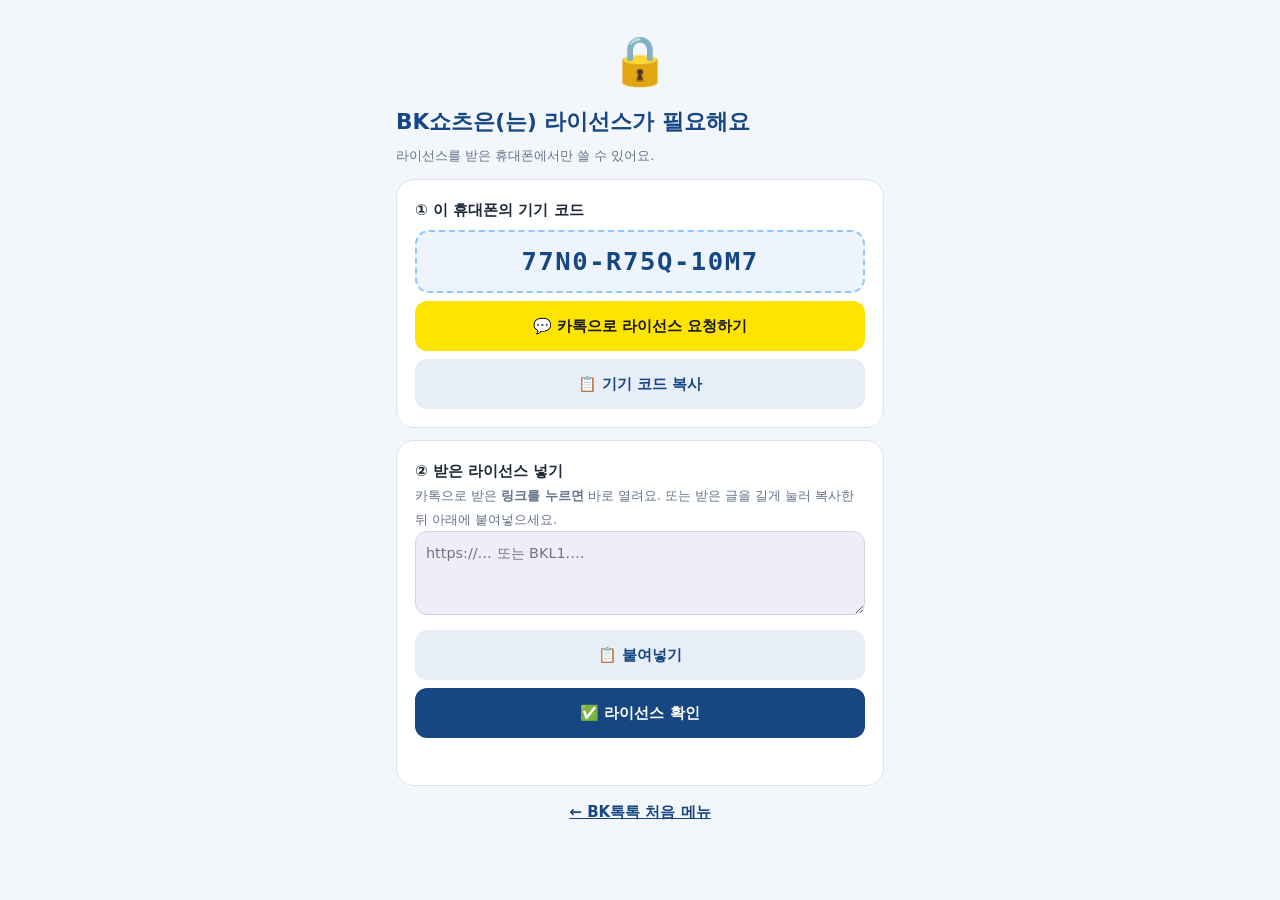
==== commit 06ba250b: "BK스토리 폴더 대신 ✂️ BK에딧 버튼 · v46 Co-Authored-By: Claude Opus 5.5 <noreply@anthropic.com> Claude-Session:" ====
--- a/index.html
+++ b/index.html
@@ -27,7 +27,7 @@
       <svg class="brand-mark" viewBox="0 0 24 24" aria-hidden="true"><path d="M12 2l1.6 6.4L20 10l-6.4 1.6L12 18l-1.6-6.4L4 10l6.4-1.6z"/></svg>
       <h1>BK쇼츠</h1>
     </div>
-    <div class="top-act"><a class="button ghost small bk-home" href="https://bangkeukryul.github.io/bk-card/">← BK톡톡</a><a class="button ghost small bk-home adminOnly" style="display:none" href="https://bangkeukryul.github.io/bk-prom/">BK프롬</a><a class="button ghost small bk-home adminOnly" style="display:none" href="edit.html">🎬 영상 편집 🛠</a><a class="button ghost small bk-home adminOnly" style="display:none" href="story/">📖 BK스토리 🛠</a>
+    <div class="top-act"><a class="button ghost small bk-home" href="https://bangkeukryul.github.io/bk-card/">← BK톡톡</a><a class="button ghost small bk-home adminOnly" style="display:none" href="https://bangkeukryul.github.io/bk-prom/">BK프롬</a><a class="button ghost small bk-home adminOnly" style="display:none" href="edit.html">🎬 영상 편집 🛠</a><a class="button ghost small bk-home adminOnly" style="display:none" href="https://bangkeukryul.github.io/bk-edit/">✂️ BK에딧 🛠</a>
     <button id="installBtn" class="ghost small" hidden>앱 설치</button></div>
   </header>
 
@@ -395,7 +395,7 @@
       </div>
     </details>
     <footer class="foot-brand"><button type="button" id="bkFoot" aria-label="BK Agent">BK Agent · 비케이</button></footer>
-<!--BKVER--><style>.bkv{text-align:center;margin:0 0 18px;font-size:.82rem;color:#64748b;line-height:1.6}.bkv>.bkv-n{display:inline-block;padding:3px 12px;border-radius:999px;background:#fff;border:1.5px solid #8b5cf633;color:#8b5cf6;font-weight:800}.bkv-ok{color:#15803d;font-weight:800;margin-left:6px}.bkv-warn{display:block;color:#b45309;font-weight:800;margin-top:4px}#bkVerUp{display:block;width:auto!important;margin:8px auto 0!important;padding:10px 16px!important;border-radius:12px!important;border:0!important;background:#8b5cf6!important;color:#fff!important;font-weight:800!important;font-size:.92rem!important}#bkVerLog{text-align:left;margin:12px auto 0;max-width:640px;background:#fff;border:2px dashed #f59e0b;border-radius:14px;padding:10px 14px;color:#334155}#bkVerLog summary{cursor:pointer;font-weight:800;color:#92400e}.bkv-e{border-top:1px solid #f1f5f9;padding:8px 0 2px;margin-top:8px}.bkv-e b{color:#8b5cf6}.bkv-e span{color:#94a3b8;font-size:.78rem}.bkv-e ul{margin:4px 0 0;padding-left:18px}.bkv-e li{margin:2px 0}.bkv-new b{background:#fef3c7;padding:0 6px;border-radius:6px}</style><div class="bkv" id="bkVer"><span class="bkv-n">BK쇼츠 v46 · 2026.11.06</span><span id="bkVerSt"></span><details id="bkVerLog" hidden></details></div><script>(function(){var V={"v": "46", "prefix": "bk-shorts-", "always": false, "log": [["46", "2026.11.06", ["🛠 📖 새 통합 앱 BK스토리 미리보기 (맨 위 「📖 BK스토리」 버튼) — 🎵 노래 쇼츠 · 🎙 목소리 영상 · ✂️ 자유 편집을 한곳에서 · 약관 동의 · 큰 버튼 편집(분할 · 자르기 · 삭제 · 소리 분리 · 오디오 · 글자) · 프로젝트 여러 개 · 휴지통 · 구글 드라이브 백업", "지금 쓰는 BK쇼츠 영상 편집과 만들던 작업은 그대로예요 (BK스토리는 따로 저장)"]], ["45", "2026.11.03", ["🛠 📷 사진마다 시작 가사 고르기를 단순하게 — 사진 하나 → 고를 수 있는 가사 6줄만 크게 → 톡 → 다음 사진 (화면이 위로 튀지 않게)", "🔊 ▶ 눌러도 소리가 안 나던 문제 — 휴대폰 메모리를 덜 쓰게 (평소엔 1080 사진 하나만, 완성 영상 만들 때만 큰 사진) · 소리 준비가 실패하면 가볍게 한 번 더"]], ["44", "2026.11.03", ["🛠 영상 편집: 🎯 쉬운 순서(기본) — 노래 넣기 → 가사 넣고 시간 맞추기 → 📷 사진마다 시작 가사 줄 톡톡 → ▶ 확인 · 엔딩 → 💾 영상 만들기를 한 화면에서 (다른 기능은 「🛠 모든 기능」)", "📷 사진마다 시작 가사 줄 고르기: 사진 전부를 직접 고르기 (자동 없음) · 위 사진 줄에서 아무 사진이나 눌러 다시 고르기 · ◀ 앞 사진 / 다음 사진 ▶ · 고른 것은 저장돼서 다음에 이어서 · 미리보기에 그 사진이 크게 · 다 고르면 ✅ 적용 — 17장까지만 되던 문제 고침"]], ["43", "2026.11.02", ["🛠 영상 편집: 📷 사진마다 시작 가사 줄 톡톡 — 가사에 맞춰 만든 이미지를 「이 사진이 시작할 가사 줄」에 톡톡 짝지으면 사진마다 길이(9초 · 3초…)가 저절로 맞춰짐 · 🎵 전주부터 · ⏭ 후주 · ↶ 한 장 전 · 🔒 잠겨 있어도 됨"]], ["42", "2026.11.02", ["🛠 영상 편집: 🎬 가사에 맞춰 장면 넘기기 — 사진 순서는 그대로, 사진이 바뀌는 순간을 가사 줄 시작에 맞춤 (자동 · 1줄 · 2줄 · 3줄마다 · 전주 · 후주에 남은 사진 나눔)", "🧲 가까운 가사 줄에 붙이기 — 1초 안쪽으로 어긋난 장면만 가사 줄 시작에 딱 붙임", "🔒 잠겨 있어도 두 버튼은 되고, ↩️ 되돌리기로 취소 가능 (③ 💬 자막 › 🎤 노래 가사 · ② 🎵 음악 › ⏱ 장면 맞추기)"]], ["41", "2026.11.02", ["🛠 영상 편집: 미리보기에서 사진 · 노래가 맞았다 틀어졌다 하던 것 고침 — 미리보기는 가벼운 작은 사진으로 그려서 휴대폰이 멈칫하지 않게 (완성 영상은 원래 화질)", "🔊 소리 늦음 보정 (자동 / 0.1~0.3초) — 휴대폰에서 소리가 늦게 나오는 만큼 그림을 맞춰 보여 줌", "🔍 확인용 딸깍 소리 — 장면이 바뀌는 순간 딸깍 (미리보기에만)", "🔒 잠근 동안 ↩️ 되돌리기는 장면 시간 · 순서를 건드리지 않음 · 장면 톡톡에도 가사와 같은 0.2초 반응 보정", "🔀 노래에 맞춘 영상에서 전환이 길면 짧게 하라고 알려 줌"]], ["40", "2026.11.02", ["🛠 영상 편집: 🎤 가사 톡톡 맞추기 버튼이 미리보기 바로 아래로 — 화면 · 재생바 · 버튼을 함께 보며 톡 (지금 줄 · 다음 줄 표시 · ↶ 한 줄 전 · ■ 그만)", "🏁 엔딩 길이: 🔒 잠가 둬도 엔딩은 늘리고 줄일 수 있어요 · 🎵 노래 끝까지 엔딩 늘리기 · 카드 시간 최대 60초", "✍️ 엔딩 만든이 표시 (BK 아이콘 + BK AGENT · 글자 바꾸기 · 위치) · 🅑 스티커에 BK 아이콘 · BK AGENT 글씨 · 오프닝 · 엔딩 카드에도 스티커", "🖼 아이콘 그림: BK쇼츠 아이콘 / 내 로고 올리기 (한 번 올리면 다음 영상에서도 그대로)", "휴대폰에서 버튼 줄이 화면 밖으로 넘치던 것 고침"]], ["39", "2026.11.02", ["🛠 영상 편집 순서를 ① 🎬 영상 → ② 🎵 음악 → ③ 💬 자막 → ④ 💾 저장으로 (사진 · 음악을 먼저 맞추고 자막)", "🔒 사진 · 음악 맞춤 잠금 — 잠그면 자막을 맞춰도 장면 길이 · 순서가 안 바뀜 (글씨 · 효과 · 사진 바꾸기는 됨) · ↩ 잠글 때 맞춤으로 되돌리기", "🎤 가사 줄마다 다듬기 — 줄을 누르고 ▶ 들어 보기 · ⏱ 지금 위치로 · ±0.1 / ±0.5초 · 뒤 줄도 같이 · 이 줄부터 다시 톡톡 · 톡 반응 보정(0.2초) · 재생 중 지금 줄 노랗게", "🖼 오프닝 · 엔딩 카드 배경 사진 고르기 (꾹 누르기 / ✂️ 장면 탭) · 흐리게 / 선명하게 / 사진 없이", "🔀 전환 탭 따로 · 새 전환 6가지(마름모 · 페이지 넘기기 · 종이비행기 · 블록 퍼즐 · 빛 대각선 · 블라인드) · 전환 시간 0.2~2초 · ▶ 전환 미리보기", "② 🎵 음악 버튼 줄에 ⬜ 빈칸 넣기 (1~8초) · 「뒤 장면」 이름을 📍 제자리 / 🚃 따라감으로"]], ["38", "2026.11.02", ["사진 탭 맨 위에 🔄 전체 초기화 — 사진 · 동영상 · 글귀 · 음악 · 꾸미기 설정 · 명함 정보를 모두 지우고 처음부터 새로 (라이선스는 그대로)", "🛠 📥 내 사진 보관함 — 사진 탭에서 고른 사진 · 동영상을 휴대폰 안에 자동으로 담아 둠", "🛠 ✂️ 편집 탭: 📷 사진 · 🎞 동영상 고르기 · 📁 내 파일에서 → 보관함에 담기 · 보관함 그림 목록 · 빼기 · 비우기", "🛠 영상 편집: 첫 화면 「📥 내 사진 보관함에서 고르기」 · 🗂 서랍 「📥 보관함에서 가져오기」 · 편집에서 고른 사진도 보관함에 담김"]], ["37", "2026.11.02", ["🛠 첫 화면 아래 탭에 ✂️ 편집 (관리자 미리보기) — 하던 편집이 있으면 「📂 이어서 편집하기」 · 🎬 영상 편집 · 💬 자막 편집 · 🎵 음악 편집 · 🆕 새로 시작", "🛠 영상 편집 화면 위 큰 버튼을 ① 🎬 영상 · ② 💬 자막 · ③ 🎵 음악 · ④ 💾 저장으로 — 첫 화면 ✂️ 편집 탭 이름과 같게", "🎬 영상: ✂️ 장면 · 🧩 순서 · ⬜ 빈칸(따로 꺼냄) · ✨ 꾸미기(효과 + 스티커) / 💬 자막: 🎤 노래 가사 · 💬 장면 글씨 / 🎵 음악: 음악 · ⏱ 장면 맞추기 · 🎙 내 목소리", "사진 줄 꾹 메뉴에 「⬜ 이 장면 앞에 빈칸 넣기」"]], ["36", "2026.11.02", ["🛠 영상 편집 화면 정리: 위에 큰 단계 3개 — ① 🎬 영상 만들기(장면 · 순서 · 글씨·스티커 · 효과) · ② 🎤 노래 맞추기(음악 · 가사 · 장면 맞추기 · 내 목소리) · ③ 💾 마무리(카드·정보 · AI · 저장)", "장면 위 글씨(자막)와 스티커를 「😀 글씨·스티커」 한곳에 · 노래방 가사 자막은 「🎤 가사」 탭에", "「✂️ 여기서 끝 · 🎵 톡톡 넘기기」 줄은 ② 노래 맞추기에서만 보여요 (① 영상 만들기 화면이 넓어짐)", "🔄 다른 사진으로 바꾸기 — 사진 줄 꾹 메뉴 · ✂️ 장면 탭 (시간 · 글씨 · 효과는 그대로, 서랍 · 갤러리 · 폴더에서)", "🗂 사진 줄 꾹 → 서랍에 넣기 (이미 있으면 알려 줌) · 서랍 사진 꾹 → 🙈 서랍에서 빼기 · 다시 꺼내기", "🎤 붙여넣은 가사 자동 저장 · 「✅ 가사 넣기 (저장)」을 안 누르면 알려 줌 · 내 음악이 없으면 🎤 가사 탭에서 바로 MP3 고르기"]], ["35", "2026.11.02", ["🛠 영상 편집: 아래 사진 줄에서 사진을 꾹 눌렀다 떼면 메뉴 — 📄 복사하기 · 📍 몇 번과 몇 번 사이에 한 번 더 넣기 · ↔ 옮기기 · 🗑 지우기 (꾹 누른 채 끌면 지금처럼 옮기기)", "📄 복사하면 미리보기 아래에 「📋 붙여넣기」 — 빨간 커서에서 가까운 장면 사이에 들어가요 (여러 번 가능)", "✂️ 편집 탭 맨 위에 🗂 사진 서랍 — 이 영상에 불러온 사진이 쭉 · 톡 = 커서 자리에 넣기 · 꾹 = 몇 번 사이에 · 📷 갤러리 / 📁 폴더에서 서랍에 담기 (몇 번 썼는지 표시)", "🧩 순서 탭 「순서대로 톡톡」 사진을 꾹 누르면 「몇 번과 몇 번 사이」에 한 번 더 넣기", "미리보기를 작게 해서 아래 편집칸을 넓게 · 🔍 크게 / 작게 버튼", "빨간 커서 손잡이가 화면 왼쪽 끝(휴대폰 뒤로 가기 제스처)에 붙지 않게 사진 줄 양쪽에 여백"]], ["34", "2026.11.02", ["🛠 영상 편집: 미리보기 아래 「⏱ 장면 끝 맞추기」 — ✂️ 여기서 끝(빨간 커서 자리에서 장면 끝내기) · ➡️ 앞 장면을 여기까지(늘리기) · 🎵 들으면서 톡톡 넘기기(노래 들으며 「다음 장면!」 순간마다 톡)", "뒤 장면은 A 그대로(옆 장면만 늘고 줄기) / B 같이 당기기 · 밀기 중에서 골라요 · 0.1초 단위로 맞춤", "장면 길이 −1초 · −0.1 · +0.1 · +1초 버튼 (사진 · 동영상 · 카드 · 빈칸)", "⬜ 빈칸: 🔗 붙어 있는 빈칸 합치기(예: 4+5+1초 → 10초 한 장면) · 전부 합치기 · ◀ 앞 / 뒤 ▶ 장면에 붙이기"]], ["33", "2026.11.02", ["🛠 영상 편집: 보라 재생 동그라미를 크게 (손가락으로 잡기 쉽게) + ◀◀1초 · ◀0.1초 · 0.1초▶ · 1초▶▶ 미세 이동 버튼", "🧩 순서 탭에 ⬜ 빈 장면 — 지금 위치에 빈칸을 끼워 뒤 사진을 밀어 가사에 맞추고, 나중에 빈칸을 사진으로 채우기 (넣어 둔 사진 · 갤러리 · 폴더, 여러 장이면 다음 빈칸들에 차례로)", "➡ 다음 빈칸으로 · 🗑 빈칸 전부 지우기 · 빈칸이 남은 채 저장하면 알려 줌"]], ["32", "2026.11.02", ["🛠 영상 편집: 장면 옮기기 ⏮ 맨 앞 · 맨 뒤 ⏭ · 🔢 몇 번째로 · ✋ 아래 사진 줄에서 사진을 꾹 눌러 끌어서 옮기기", "📌 첫 화면 · 🏁 엔딩 화면 고정 — 자리 고정 · 「섞어서 한 번 더」에 다시 안 나옴 · 오프닝/엔딩 카드 배경으로", "＋ 사진 넣기: 빨간 커서 앞(지금 장면 앞)에 들어가요 (넣는 곳: 커서 앞 / 맨 뒤)", "🔴 빨간 커서 아래 동그라미 손잡이를 잡고 끌기 (끝에 닿으면 저절로 넘어감)", "🔀 장면 전환: 🎲 골고루 섞기 · 속도 · 🥁 박자에 맞춰 넘기기 · 새 전환 6가지(동그랗게 · 하트 · 흐릿하게 · 빙글 · 줌 축소 · 지지직) · 🤖 AI가 장면마다 전환도 골라 줌", "🧩 순서 탭: 🎤 가사 보며 사진 고르기 → 🎬 가사 순서로 영상 만들기 · 🤖 AI가 가사 ↔ 사진 짝짓기 · 🔢 순서대로 톡톡"]], ["31", "2026.11.01", ["🛠 영상 편집: 🎤 가사 글씨 크기 조절 추가 (기본도 더 크게)", "🛠 📋 한 번에 쓰기: 글을 지우고 ✅를 눌러도 자막이 남던 문제 고침 · 🗑 장면 자막 전부 지우기 버튼"]], ["30", "2026.11.01", ["글 쓰는 칸을 누르면 오른쪽 위에 「✕ 지우기」 — 한 번에 싹 지우기, 실수하면 4초 안에 「↩ 되살리기」 (BK톡톡 · BK영상 · BK라이선스도 함께)", "🛠 가사 자막: Gemini 쓰는 순서 안내 고침 (① ＋로 MP3 먼저 올리기 ② 붙여넣기 ③ 보내기)"]], ["29", "2026.11.01", ["🛠 영상 편집: 🎤 노래 가사 자막 — 가사를 붙여넣으면 노래에 맞춰 한 줄씩 (노래방처럼 노랗게 채워짐 · 흰 글씨 · 검은 띠 / 아래 · 가운데 · 위)", "가사 시간 맞추기 3가지: 🤖 Gemini에 MP3를 올려 가사 + 시간 받기 · 👆 노래 들으며 줄마다 톡톡 · ↔ 고르게 나누기 (+ 전체 0.5초씩 당기기 · 늦추기)", "[00:15] 같은 시간이 붙은 가사 · .lrc · .srt 그대로 읽기, [Verse] · [후렴] 표시는 자동으로 빼기", "📁 내 파일에서 여러 장 고르는 방법 안내 (첫 사진을 꾹 누르기)"]], ["28", "2026.11.01", ["🛠 영상 편집: 🎵 소리 탭에 「노래 끝까지 — 사진 시간 자동 맞추기」 — 내 음악(MP3)을 넣으면 노래 길이 · 추천 사진 수(노래 1분에 12~17장)를 보여 줌", "⏱ 지금 사진으로 맞추기: 사진 시간을 노래 길이에 맞게 자동으로 나눔 (최대 12초) · 🔁 사진 한 번 더 섞어서: 한 장 4.5초쯤 되게 사진을 섞어 뒤쪽에 한 번 더 (같은 사진은 붙지 않게 · 최대 2번 더) · ↩ 빼기", "맞추면 끝날 때 음악 5초 동안 부드럽게 줄이기"]], ["27", "2026.11.01", ["사진 고르기에 「📁 내 파일에서」 추가 — 다운받은 사진(다운로드 폴더)이 사진 고르기 화면에 안 보일 때 여기서 골라요 (첫 화면 · 영상 편집 둘 다)", "🛠 영상 편집: 「① 무슨 영상을 만들까요?」에 💪 팀 · 지점 화이팅 추가 — 힘찬 음악 · 예능 자막 · 단체 사진 → 함께한 순간 → 성과 축하 → 다짐 → 「○○지점 화이팅!」 순서와 AI 말투"]], ["26", "2026.11.01", ["휴대폰 ◁(뒤로 가기)를 누르면 「저장하고 나가기 / 그냥 나가기 / 계속 만들기」를 물어봐요 (편집기는 만들던 영상을 저장)", "쓰던 글(글귀 · 자막)은 자동 저장 → 다시 열면 「이어서 하기」"]], ["25", "2026.11.01", ["🛠 🎬 영상 편집(edit.html) 추가 — 관리자 미리보기", "사진 · 동영상 자르기 · 나누기 · 순서 · 속도 · 멈춤 · 원래 소리 · 화면 맞춤 · 중심 맞추기 · 넘어가는 효과 9가지 · 되돌리기", "자막 13가지(예능 · 말풍선 · 뉴스 띠 · 추억 명조 · 손글씨 · 타자기 …) · 이모지 · 가격표 · 할인 배지 · QR · 모자이크(얼굴 가리기) — 화면에서 끌어 옮기기", "효과(줌인 · 흔들림 · 번쩍 · 옛날 필름 · 하트 · 꽃가루 · 눈 · 꽃잎) · 효과음 12가지 · 배경 음악 · 🎤 내 목소리 녹음", "목적 14가지(모임 · 추억 · 가족 행사 · 아이 성장 · 여행 · 가게 홍보 · 메뉴 · 제품 · 회사 · 부동산 · 행사 · 교회 · 블로그 · 내 소개) · 오프닝 · 엔딩 카드(이름 올라가기 · 추모 문구 · 가게 정보 + QR)", "🤖 AI 편집: 모아보기 그림 → ChatGPT · Gemini가 장면 · 자막 · 효과를 정해 줌 → 붙여넣으면 자동으로 · Gemini에 동영상 그대로 보내기", "🏪 가게 정보(브랜드 키트) · 세로 · 가로 · 정사각 MP4 한 번에 · 블로그 대표 이미지 · 자막 파일(SRT) · 블로그 글 요청서 · 이어서 하기"]], ["24", "2026.10.30", ["라이선스 목록에 BK가계부 추가 (기본 잠금 · 이미 받은 라이선스는 그대로)"]], ["23", "2026.10.29", ["카톡 안에서 라이선스 링크를 열면 자동으로 크롬으로 넘겨 거기서 등록 (기기 코드가 둘로 나뉘던 문제)", "카톡 안 브라우저의 잠금 화면은 기기 코드 대신 ‘크롬으로 열기’ 안내"]], ["22", "2026.10.29", ["맨 위 버튼이 많으면 📱 QR을 아래 줄로 옮겨 '앱 설치' 버튼이 잘리지 않게 함"]], ["21", "2026.10.29", ["위쪽에 📱 QR 보여주기 버튼 — 찍으면 BK쇼츠가 바로 열림 · QR 사진 보내기", "라이선스 목록의 BK스튜디오를 BK영상으로"]], ["20", "2026.10.29", ["🎙 말하기 기능을 새 앱 BK스튜디오로 옮기고, BK쇼츠는 사진 영상 만들기(v17)로 되돌림", "예전 설명서 주소(voice-guide.html)는 BK스튜디오 설명서로 자동 이동"]], ["19", "2026.10.29", ["🛠 ⑤ AI 영상 장면 — Flow · Grok · Kling용 장면별 영상 프롬프트 요청서 · 장면 카드 · 장면마다 만든 영상 넣기", "🗣 립싱크 아바타 영상 넣기(내 목소리 파일 저장 → 아바타 MP4) · 같은 영상이 이어지면 한 장면으로 이어 재생", "설명서에 ‘유료 영상 AI와 함께 쓰기’ 추가"]], ["18", "2026.10.29", ["🛠 🎙 말하는 쇼츠(말하기 탭) — 소재 7가지 · 분량 15~60초 · AI 요청서 · 답 정리 · 대본 자동 검사", "목소리: 💻 내 PC 목소리(BK보이스) · 🎧 음성 파일(쉬는 곳 자동 나눔) · 🎤 문장별 직접 녹음 → 자막 · 장면이 목소리에 맞춰 넘어감", "🧬 내 목소리 등록(기준 음성 · 학습용 녹음) · 뉴스 자막 스타일 · 주제 배경 자동 만들기", "📖 설명서(voice-guide.html) · BK보이스 PC 프로그램(bkvoice_pc.zip) 추가"]], ["17", "2026.10.28", ["맨 아래에 버전 표시 + 최신 버전 확인", "관리자용 업데이트 기록 추가"]], ["16", "2026.10.28", ["라이선스 잠금 적용 — 라이선스가 있는 휴대폰에서만 열림"]], ["15 이전", "2026.10.25~27", ["처음 공개(관리자 미리보기) · 사진 + 글귀 + 음악 → 9:16 쇼츠 영상", "전환 효과 · 자막 템플릿 추가"]]]};
+<!--BKVER--><style>.bkv{text-align:center;margin:0 0 18px;font-size:.82rem;color:#64748b;line-height:1.6}.bkv>.bkv-n{display:inline-block;padding:3px 12px;border-radius:999px;background:#fff;border:1.5px solid #8b5cf633;color:#8b5cf6;font-weight:800}.bkv-ok{color:#15803d;font-weight:800;margin-left:6px}.bkv-warn{display:block;color:#b45309;font-weight:800;margin-top:4px}#bkVerUp{display:block;width:auto!important;margin:8px auto 0!important;padding:10px 16px!important;border-radius:12px!important;border:0!important;background:#8b5cf6!important;color:#fff!important;font-weight:800!important;font-size:.92rem!important}#bkVerLog{text-align:left;margin:12px auto 0;max-width:640px;background:#fff;border:2px dashed #f59e0b;border-radius:14px;padding:10px 14px;color:#334155}#bkVerLog summary{cursor:pointer;font-weight:800;color:#92400e}.bkv-e{border-top:1px solid #f1f5f9;padding:8px 0 2px;margin-top:8px}.bkv-e b{color:#8b5cf6}.bkv-e span{color:#94a3b8;font-size:.78rem}.bkv-e ul{margin:4px 0 0;padding-left:18px}.bkv-e li{margin:2px 0}.bkv-new b{background:#fef3c7;padding:0 6px;border-radius:6px}</style><div class="bkv" id="bkVer"><span class="bkv-n">BK쇼츠 v46 · 2026.11.06</span><span id="bkVerSt"></span><details id="bkVerLog" hidden></details></div><script>(function(){var V={"v": "46", "prefix": "bk-shorts-", "always": false, "log": [["46", "2026.11.06", ["🛠 맨 위에 「✂️ BK에딧」 버튼 — 새 통합 편집 앱 BK에딧(관리자 미리보기)으로 가요", "지금 쓰는 BK쇼츠 영상 편집과 만들던 작업은 그대로예요 (BK에딧은 따로 저장)"]], ["45", "2026.11.03", ["🛠 📷 사진마다 시작 가사 고르기를 단순하게 — 사진 하나 → 고를 수 있는 가사 6줄만 크게 → 톡 → 다음 사진 (화면이 위로 튀지 않게)", "🔊 ▶ 눌러도 소리가 안 나던 문제 — 휴대폰 메모리를 덜 쓰게 (평소엔 1080 사진 하나만, 완성 영상 만들 때만 큰 사진) · 소리 준비가 실패하면 가볍게 한 번 더"]], ["44", "2026.11.03", ["🛠 영상 편집: 🎯 쉬운 순서(기본) — 노래 넣기 → 가사 넣고 시간 맞추기 → 📷 사진마다 시작 가사 줄 톡톡 → ▶ 확인 · 엔딩 → 💾 영상 만들기를 한 화면에서 (다른 기능은 「🛠 모든 기능」)", "📷 사진마다 시작 가사 줄 고르기: 사진 전부를 직접 고르기 (자동 없음) · 위 사진 줄에서 아무 사진이나 눌러 다시 고르기 · ◀ 앞 사진 / 다음 사진 ▶ · 고른 것은 저장돼서 다음에 이어서 · 미리보기에 그 사진이 크게 · 다 고르면 ✅ 적용 — 17장까지만 되던 문제 고침"]], ["43", "2026.11.02", ["🛠 영상 편집: 📷 사진마다 시작 가사 줄 톡톡 — 가사에 맞춰 만든 이미지를 「이 사진이 시작할 가사 줄」에 톡톡 짝지으면 사진마다 길이(9초 · 3초…)가 저절로 맞춰짐 · 🎵 전주부터 · ⏭ 후주 · ↶ 한 장 전 · 🔒 잠겨 있어도 됨"]], ["42", "2026.11.02", ["🛠 영상 편집: 🎬 가사에 맞춰 장면 넘기기 — 사진 순서는 그대로, 사진이 바뀌는 순간을 가사 줄 시작에 맞춤 (자동 · 1줄 · 2줄 · 3줄마다 · 전주 · 후주에 남은 사진 나눔)", "🧲 가까운 가사 줄에 붙이기 — 1초 안쪽으로 어긋난 장면만 가사 줄 시작에 딱 붙임", "🔒 잠겨 있어도 두 버튼은 되고, ↩️ 되돌리기로 취소 가능 (③ 💬 자막 › 🎤 노래 가사 · ② 🎵 음악 › ⏱ 장면 맞추기)"]], ["41", "2026.11.02", ["🛠 영상 편집: 미리보기에서 사진 · 노래가 맞았다 틀어졌다 하던 것 고침 — 미리보기는 가벼운 작은 사진으로 그려서 휴대폰이 멈칫하지 않게 (완성 영상은 원래 화질)", "🔊 소리 늦음 보정 (자동 / 0.1~0.3초) — 휴대폰에서 소리가 늦게 나오는 만큼 그림을 맞춰 보여 줌", "🔍 확인용 딸깍 소리 — 장면이 바뀌는 순간 딸깍 (미리보기에만)", "🔒 잠근 동안 ↩️ 되돌리기는 장면 시간 · 순서를 건드리지 않음 · 장면 톡톡에도 가사와 같은 0.2초 반응 보정", "🔀 노래에 맞춘 영상에서 전환이 길면 짧게 하라고 알려 줌"]], ["40", "2026.11.02", ["🛠 영상 편집: 🎤 가사 톡톡 맞추기 버튼이 미리보기 바로 아래로 — 화면 · 재생바 · 버튼을 함께 보며 톡 (지금 줄 · 다음 줄 표시 · ↶ 한 줄 전 · ■ 그만)", "🏁 엔딩 길이: 🔒 잠가 둬도 엔딩은 늘리고 줄일 수 있어요 · 🎵 노래 끝까지 엔딩 늘리기 · 카드 시간 최대 60초", "✍️ 엔딩 만든이 표시 (BK 아이콘 + BK AGENT · 글자 바꾸기 · 위치) · 🅑 스티커에 BK 아이콘 · BK AGENT 글씨 · 오프닝 · 엔딩 카드에도 스티커", "🖼 아이콘 그림: BK쇼츠 아이콘 / 내 로고 올리기 (한 번 올리면 다음 영상에서도 그대로)", "휴대폰에서 버튼 줄이 화면 밖으로 넘치던 것 고침"]], ["39", "2026.11.02", ["🛠 영상 편집 순서를 ① 🎬 영상 → ② 🎵 음악 → ③ 💬 자막 → ④ 💾 저장으로 (사진 · 음악을 먼저 맞추고 자막)", "🔒 사진 · 음악 맞춤 잠금 — 잠그면 자막을 맞춰도 장면 길이 · 순서가 안 바뀜 (글씨 · 효과 · 사진 바꾸기는 됨) · ↩ 잠글 때 맞춤으로 되돌리기", "🎤 가사 줄마다 다듬기 — 줄을 누르고 ▶ 들어 보기 · ⏱ 지금 위치로 · ±0.1 / ±0.5초 · 뒤 줄도 같이 · 이 줄부터 다시 톡톡 · 톡 반응 보정(0.2초) · 재생 중 지금 줄 노랗게", "🖼 오프닝 · 엔딩 카드 배경 사진 고르기 (꾹 누르기 / ✂️ 장면 탭) · 흐리게 / 선명하게 / 사진 없이", "🔀 전환 탭 따로 · 새 전환 6가지(마름모 · 페이지 넘기기 · 종이비행기 · 블록 퍼즐 · 빛 대각선 · 블라인드) · 전환 시간 0.2~2초 · ▶ 전환 미리보기", "② 🎵 음악 버튼 줄에 ⬜ 빈칸 넣기 (1~8초) · 「뒤 장면」 이름을 📍 제자리 / 🚃 따라감으로"]], ["38", "2026.11.02", ["사진 탭 맨 위에 🔄 전체 초기화 — 사진 · 동영상 · 글귀 · 음악 · 꾸미기 설정 · 명함 정보를 모두 지우고 처음부터 새로 (라이선스는 그대로)", "🛠 📥 내 사진 보관함 — 사진 탭에서 고른 사진 · 동영상을 휴대폰 안에 자동으로 담아 둠", "🛠 ✂️ 편집 탭: 📷 사진 · 🎞 동영상 고르기 · 📁 내 파일에서 → 보관함에 담기 · 보관함 그림 목록 · 빼기 · 비우기", "🛠 영상 편집: 첫 화면 「📥 내 사진 보관함에서 고르기」 · 🗂 서랍 「📥 보관함에서 가져오기」 · 편집에서 고른 사진도 보관함에 담김"]], ["37", "2026.11.02", ["🛠 첫 화면 아래 탭에 ✂️ 편집 (관리자 미리보기) — 하던 편집이 있으면 「📂 이어서 편집하기」 · 🎬 영상 편집 · 💬 자막 편집 · 🎵 음악 편집 · 🆕 새로 시작", "🛠 영상 편집 화면 위 큰 버튼을 ① 🎬 영상 · ② 💬 자막 · ③ 🎵 음악 · ④ 💾 저장으로 — 첫 화면 ✂️ 편집 탭 이름과 같게", "🎬 영상: ✂️ 장면 · 🧩 순서 · ⬜ 빈칸(따로 꺼냄) · ✨ 꾸미기(효과 + 스티커) / 💬 자막: 🎤 노래 가사 · 💬 장면 글씨 / 🎵 음악: 음악 · ⏱ 장면 맞추기 · 🎙 내 목소리", "사진 줄 꾹 메뉴에 「⬜ 이 장면 앞에 빈칸 넣기」"]], ["36", "2026.11.02", ["🛠 영상 편집 화면 정리: 위에 큰 단계 3개 — ① 🎬 영상 만들기(장면 · 순서 · 글씨·스티커 · 효과) · ② 🎤 노래 맞추기(음악 · 가사 · 장면 맞추기 · 내 목소리) · ③ 💾 마무리(카드·정보 · AI · 저장)", "장면 위 글씨(자막)와 스티커를 「😀 글씨·스티커」 한곳에 · 노래방 가사 자막은 「🎤 가사」 탭에", "「✂️ 여기서 끝 · 🎵 톡톡 넘기기」 줄은 ② 노래 맞추기에서만 보여요 (① 영상 만들기 화면이 넓어짐)", "🔄 다른 사진으로 바꾸기 — 사진 줄 꾹 메뉴 · ✂️ 장면 탭 (시간 · 글씨 · 효과는 그대로, 서랍 · 갤러리 · 폴더에서)", "🗂 사진 줄 꾹 → 서랍에 넣기 (이미 있으면 알려 줌) · 서랍 사진 꾹 → 🙈 서랍에서 빼기 · 다시 꺼내기", "🎤 붙여넣은 가사 자동 저장 · 「✅ 가사 넣기 (저장)」을 안 누르면 알려 줌 · 내 음악이 없으면 🎤 가사 탭에서 바로 MP3 고르기"]], ["35", "2026.11.02", ["🛠 영상 편집: 아래 사진 줄에서 사진을 꾹 눌렀다 떼면 메뉴 — 📄 복사하기 · 📍 몇 번과 몇 번 사이에 한 번 더 넣기 · ↔ 옮기기 · 🗑 지우기 (꾹 누른 채 끌면 지금처럼 옮기기)", "📄 복사하면 미리보기 아래에 「📋 붙여넣기」 — 빨간 커서에서 가까운 장면 사이에 들어가요 (여러 번 가능)", "✂️ 편집 탭 맨 위에 🗂 사진 서랍 — 이 영상에 불러온 사진이 쭉 · 톡 = 커서 자리에 넣기 · 꾹 = 몇 번 사이에 · 📷 갤러리 / 📁 폴더에서 서랍에 담기 (몇 번 썼는지 표시)", "🧩 순서 탭 「순서대로 톡톡」 사진을 꾹 누르면 「몇 번과 몇 번 사이」에 한 번 더 넣기", "미리보기를 작게 해서 아래 편집칸을 넓게 · 🔍 크게 / 작게 버튼", "빨간 커서 손잡이가 화면 왼쪽 끝(휴대폰 뒤로 가기 제스처)에 붙지 않게 사진 줄 양쪽에 여백"]], ["34", "2026.11.02", ["🛠 영상 편집: 미리보기 아래 「⏱ 장면 끝 맞추기」 — ✂️ 여기서 끝(빨간 커서 자리에서 장면 끝내기) · ➡️ 앞 장면을 여기까지(늘리기) · 🎵 들으면서 톡톡 넘기기(노래 들으며 「다음 장면!」 순간마다 톡)", "뒤 장면은 A 그대로(옆 장면만 늘고 줄기) / B 같이 당기기 · 밀기 중에서 골라요 · 0.1초 단위로 맞춤", "장면 길이 −1초 · −0.1 · +0.1 · +1초 버튼 (사진 · 동영상 · 카드 · 빈칸)", "⬜ 빈칸: 🔗 붙어 있는 빈칸 합치기(예: 4+5+1초 → 10초 한 장면) · 전부 합치기 · ◀ 앞 / 뒤 ▶ 장면에 붙이기"]], ["33", "2026.11.02", ["🛠 영상 편집: 보라 재생 동그라미를 크게 (손가락으로 잡기 쉽게) + ◀◀1초 · ◀0.1초 · 0.1초▶ · 1초▶▶ 미세 이동 버튼", "🧩 순서 탭에 ⬜ 빈 장면 — 지금 위치에 빈칸을 끼워 뒤 사진을 밀어 가사에 맞추고, 나중에 빈칸을 사진으로 채우기 (넣어 둔 사진 · 갤러리 · 폴더, 여러 장이면 다음 빈칸들에 차례로)", "➡ 다음 빈칸으로 · 🗑 빈칸 전부 지우기 · 빈칸이 남은 채 저장하면 알려 줌"]], ["32", "2026.11.02", ["🛠 영상 편집: 장면 옮기기 ⏮ 맨 앞 · 맨 뒤 ⏭ · 🔢 몇 번째로 · ✋ 아래 사진 줄에서 사진을 꾹 눌러 끌어서 옮기기", "📌 첫 화면 · 🏁 엔딩 화면 고정 — 자리 고정 · 「섞어서 한 번 더」에 다시 안 나옴 · 오프닝/엔딩 카드 배경으로", "＋ 사진 넣기: 빨간 커서 앞(지금 장면 앞)에 들어가요 (넣는 곳: 커서 앞 / 맨 뒤)", "🔴 빨간 커서 아래 동그라미 손잡이를 잡고 끌기 (끝에 닿으면 저절로 넘어감)", "🔀 장면 전환: 🎲 골고루 섞기 · 속도 · 🥁 박자에 맞춰 넘기기 · 새 전환 6가지(동그랗게 · 하트 · 흐릿하게 · 빙글 · 줌 축소 · 지지직) · 🤖 AI가 장면마다 전환도 골라 줌", "🧩 순서 탭: 🎤 가사 보며 사진 고르기 → 🎬 가사 순서로 영상 만들기 · 🤖 AI가 가사 ↔ 사진 짝짓기 · 🔢 순서대로 톡톡"]], ["31", "2026.11.01", ["🛠 영상 편집: 🎤 가사 글씨 크기 조절 추가 (기본도 더 크게)", "🛠 📋 한 번에 쓰기: 글을 지우고 ✅를 눌러도 자막이 남던 문제 고침 · 🗑 장면 자막 전부 지우기 버튼"]], ["30", "2026.11.01", ["글 쓰는 칸을 누르면 오른쪽 위에 「✕ 지우기」 — 한 번에 싹 지우기, 실수하면 4초 안에 「↩ 되살리기」 (BK톡톡 · BK영상 · BK라이선스도 함께)", "🛠 가사 자막: Gemini 쓰는 순서 안내 고침 (① ＋로 MP3 먼저 올리기 ② 붙여넣기 ③ 보내기)"]], ["29", "2026.11.01", ["🛠 영상 편집: 🎤 노래 가사 자막 — 가사를 붙여넣으면 노래에 맞춰 한 줄씩 (노래방처럼 노랗게 채워짐 · 흰 글씨 · 검은 띠 / 아래 · 가운데 · 위)", "가사 시간 맞추기 3가지: 🤖 Gemini에 MP3를 올려 가사 + 시간 받기 · 👆 노래 들으며 줄마다 톡톡 · ↔ 고르게 나누기 (+ 전체 0.5초씩 당기기 · 늦추기)", "[00:15] 같은 시간이 붙은 가사 · .lrc · .srt 그대로 읽기, [Verse] · [후렴] 표시는 자동으로 빼기", "📁 내 파일에서 여러 장 고르는 방법 안내 (첫 사진을 꾹 누르기)"]], ["28", "2026.11.01", ["🛠 영상 편집: 🎵 소리 탭에 「노래 끝까지 — 사진 시간 자동 맞추기」 — 내 음악(MP3)을 넣으면 노래 길이 · 추천 사진 수(노래 1분에 12~17장)를 보여 줌", "⏱ 지금 사진으로 맞추기: 사진 시간을 노래 길이에 맞게 자동으로 나눔 (최대 12초) · 🔁 사진 한 번 더 섞어서: 한 장 4.5초쯤 되게 사진을 섞어 뒤쪽에 한 번 더 (같은 사진은 붙지 않게 · 최대 2번 더) · ↩ 빼기", "맞추면 끝날 때 음악 5초 동안 부드럽게 줄이기"]], ["27", "2026.11.01", ["사진 고르기에 「📁 내 파일에서」 추가 — 다운받은 사진(다운로드 폴더)이 사진 고르기 화면에 안 보일 때 여기서 골라요 (첫 화면 · 영상 편집 둘 다)", "🛠 영상 편집: 「① 무슨 영상을 만들까요?」에 💪 팀 · 지점 화이팅 추가 — 힘찬 음악 · 예능 자막 · 단체 사진 → 함께한 순간 → 성과 축하 → 다짐 → 「○○지점 화이팅!」 순서와 AI 말투"]], ["26", "2026.11.01", ["휴대폰 ◁(뒤로 가기)를 누르면 「저장하고 나가기 / 그냥 나가기 / 계속 만들기」를 물어봐요 (편집기는 만들던 영상을 저장)", "쓰던 글(글귀 · 자막)은 자동 저장 → 다시 열면 「이어서 하기」"]], ["25", "2026.11.01", ["🛠 🎬 영상 편집(edit.html) 추가 — 관리자 미리보기", "사진 · 동영상 자르기 · 나누기 · 순서 · 속도 · 멈춤 · 원래 소리 · 화면 맞춤 · 중심 맞추기 · 넘어가는 효과 9가지 · 되돌리기", "자막 13가지(예능 · 말풍선 · 뉴스 띠 · 추억 명조 · 손글씨 · 타자기 …) · 이모지 · 가격표 · 할인 배지 · QR · 모자이크(얼굴 가리기) — 화면에서 끌어 옮기기", "효과(줌인 · 흔들림 · 번쩍 · 옛날 필름 · 하트 · 꽃가루 · 눈 · 꽃잎) · 효과음 12가지 · 배경 음악 · 🎤 내 목소리 녹음", "목적 14가지(모임 · 추억 · 가족 행사 · 아이 성장 · 여행 · 가게 홍보 · 메뉴 · 제품 · 회사 · 부동산 · 행사 · 교회 · 블로그 · 내 소개) · 오프닝 · 엔딩 카드(이름 올라가기 · 추모 문구 · 가게 정보 + QR)", "🤖 AI 편집: 모아보기 그림 → ChatGPT · Gemini가 장면 · 자막 · 효과를 정해 줌 → 붙여넣으면 자동으로 · Gemini에 동영상 그대로 보내기", "🏪 가게 정보(브랜드 키트) · 세로 · 가로 · 정사각 MP4 한 번에 · 블로그 대표 이미지 · 자막 파일(SRT) · 블로그 글 요청서 · 이어서 하기"]], ["24", "2026.10.30", ["라이선스 목록에 BK가계부 추가 (기본 잠금 · 이미 받은 라이선스는 그대로)"]], ["23", "2026.10.29", ["카톡 안에서 라이선스 링크를 열면 자동으로 크롬으로 넘겨 거기서 등록 (기기 코드가 둘로 나뉘던 문제)", "카톡 안 브라우저의 잠금 화면은 기기 코드 대신 ‘크롬으로 열기’ 안내"]], ["22", "2026.10.29", ["맨 위 버튼이 많으면 📱 QR을 아래 줄로 옮겨 '앱 설치' 버튼이 잘리지 않게 함"]], ["21", "2026.10.29", ["위쪽에 📱 QR 보여주기 버튼 — 찍으면 BK쇼츠가 바로 열림 · QR 사진 보내기", "라이선스 목록의 BK스튜디오를 BK영상으로"]], ["20", "2026.10.29", ["🎙 말하기 기능을 새 앱 BK스튜디오로 옮기고, BK쇼츠는 사진 영상 만들기(v17)로 되돌림", "예전 설명서 주소(voice-guide.html)는 BK스튜디오 설명서로 자동 이동"]], ["19", "2026.10.29", ["🛠 ⑤ AI 영상 장면 — Flow · Grok · Kling용 장면별 영상 프롬프트 요청서 · 장면 카드 · 장면마다 만든 영상 넣기", "🗣 립싱크 아바타 영상 넣기(내 목소리 파일 저장 → 아바타 MP4) · 같은 영상이 이어지면 한 장면으로 이어 재생", "설명서에 ‘유료 영상 AI와 함께 쓰기’ 추가"]], ["18", "2026.10.29", ["🛠 🎙 말하는 쇼츠(말하기 탭) — 소재 7가지 · 분량 15~60초 · AI 요청서 · 답 정리 · 대본 자동 검사", "목소리: 💻 내 PC 목소리(BK보이스) · 🎧 음성 파일(쉬는 곳 자동 나눔) · 🎤 문장별 직접 녹음 → 자막 · 장면이 목소리에 맞춰 넘어감", "🧬 내 목소리 등록(기준 음성 · 학습용 녹음) · 뉴스 자막 스타일 · 주제 배경 자동 만들기", "📖 설명서(voice-guide.html) · BK보이스 PC 프로그램(bkvoice_pc.zip) 추가"]], ["17", "2026.10.28", ["맨 아래에 버전 표시 + 최신 버전 확인", "관리자용 업데이트 기록 추가"]], ["16", "2026.10.28", ["라이선스 잠금 적용 — 라이선스가 있는 휴대폰에서만 열림"]], ["15 이전", "2026.10.25~27", ["처음 공개(관리자 미리보기) · 사진 + 글귀 + 음악 → 9:16 쇼츠 영상", "전환 효과 · 자막 템플릿 추가"]]]};
 function $(i){return document.getElementById(i)}
 var adm=function(){try{return V.always||localStorage.getItem('bkAdmin')==='1'}catch(e){return !!V.always}};
 var box=$('bkVer'),st=$('bkVerSt'),lg=$('bkVerLog');
